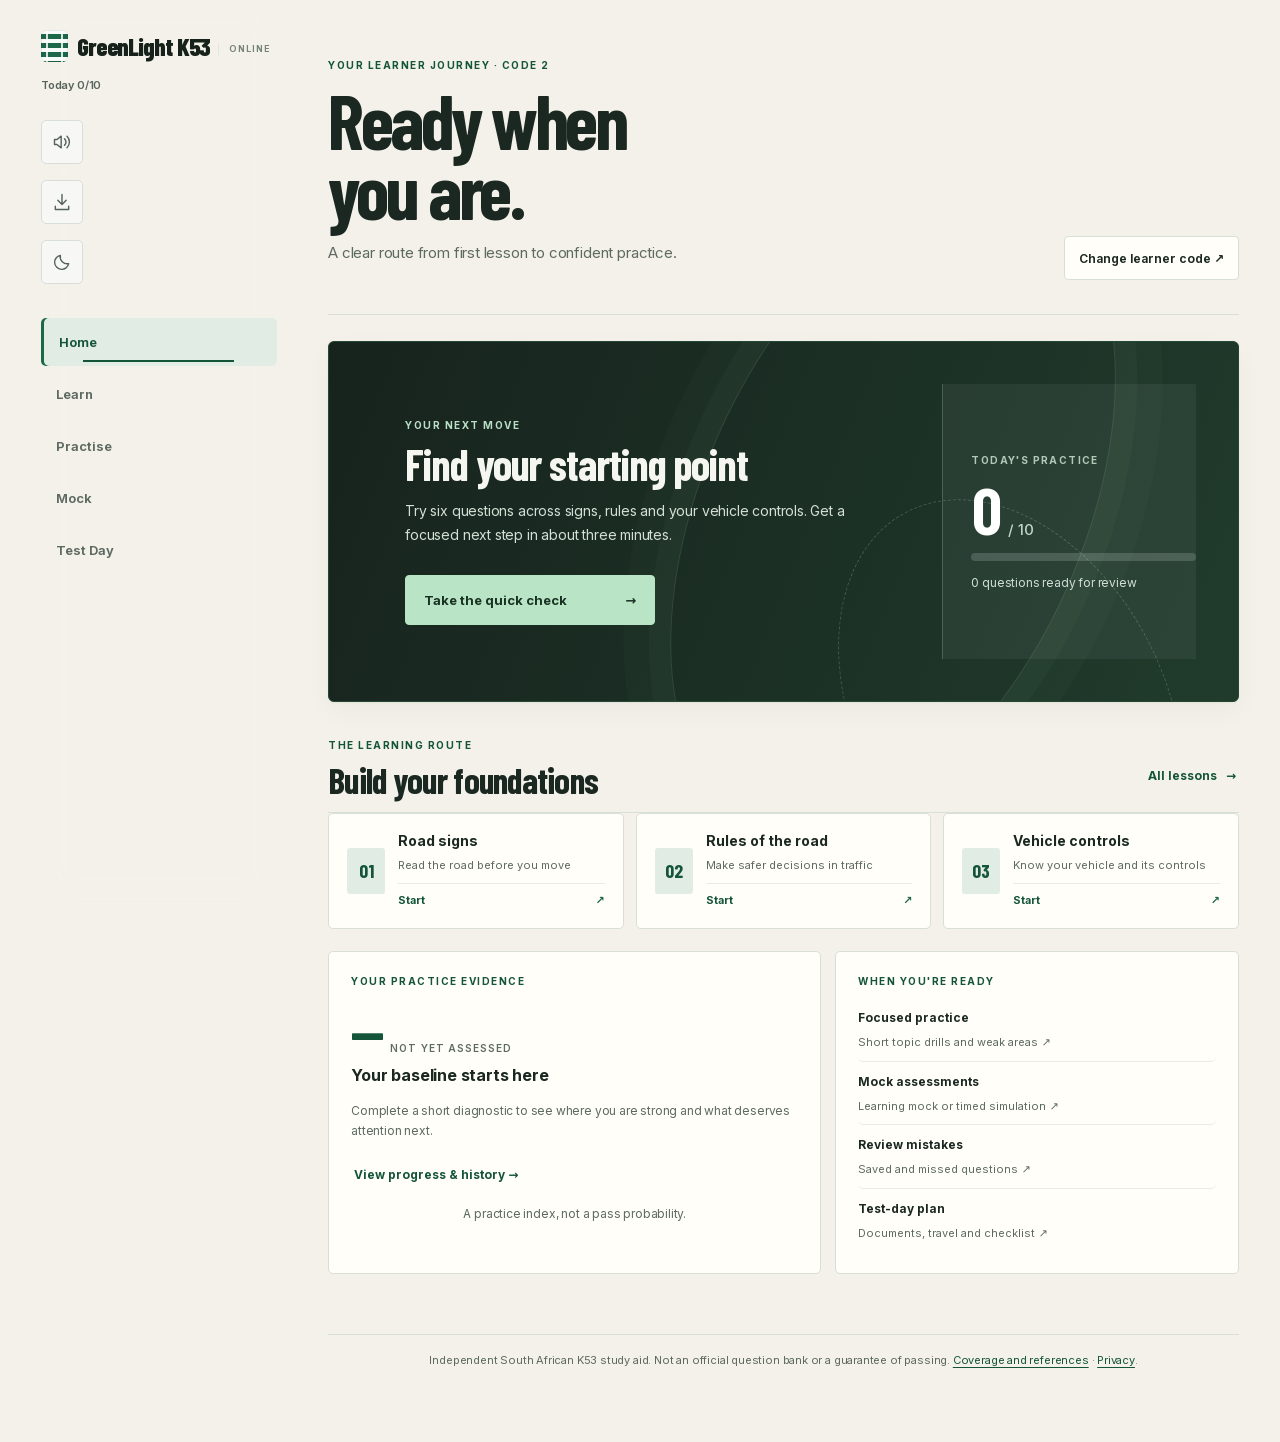
==== index.html @ 7db44d2d "Load the learner cockpit v2 design system" ====
<!DOCTYPE html>
<html lang="en">
<head>
<meta charset="UTF-8">
<meta name="viewport" content="width=device-width, initial-scale=1.0, viewport-fit=cover">
<title>Free K53 Test South Africa 2026 | Learner's Licence Practice | GreenLight K53</title>
<meta name="description" content="Free K53 test practice for South Africa: road signs, rules of the road, vehicle controls, timed 64-question learner's licence mock tests, study guides and offline revision.">
<meta name="theme-color" content="#0e8f3e">
<link rel="canonical" href="https://k53.skillcert.co.za/">
<meta name="keywords" content="free k53 test, k53 test south africa, learners licence test, k53 practice test, k53 road signs, k53 questions and answers, code 8 learners licence, code 10 learners licence, k53 mock test, k53 study guide">
<link rel="icon" href="icon.svg" type="image/svg+xml">
<link rel="manifest" href="./manifest.webmanifest">
<link rel="apple-touch-icon" href="./icon.svg">
<meta name="apple-mobile-web-app-capable" content="yes">
<meta name="mobile-web-app-capable" content="yes">
<meta name="apple-mobile-web-app-status-bar-style" content="black-translucent">
<meta name="apple-mobile-web-app-title" content="GreenLight K53">
<meta property="og:type" content="website">
<meta property="og:title" content="GreenLight K53 — Learner's Licence Practice">
<meta property="og:description" content="Free independent South African learner's licence practice for road signs, rules and vehicle controls. Study offline after loading the app.">
<meta property="og:url" content="https://k53.skillcert.co.za/">
<meta property="og:site_name" content="GreenLight K53">
<meta name="twitter:card" content="summary_large_image">
<meta name="twitter:title" content="GreenLight K53 — Learner's Licence Practice">
<meta name="twitter:description" content="GreenLight K53 — free independent South African learner's licence practice for signs, rules and controls.">
<script type="application/ld+json">
{
  "@context":"https://schema.org",
  "@type":"WebApplication",
  "name":"GreenLight K53",
  "url":"https://k53.skillcert.co.za/",
  "applicationCategory":"EducationalApplication",
  "description":"Free independent South African learner's licence practice for road signs, rules and vehicle controls. Includes a 64-question practice mock and offline study after loading.",
  "offers":{"@type":"Offer","price":"0","priceCurrency":"ZAR"},
  "audience":{"@type":"EducationalAudience","educationalRole":"student","educationalLevel":"K53 learner"}
}
</script>
<script type="application/ld+json">
{
  "@context":"https://schema.org",
  "@graph":[
    {"@type":"FAQPage","mainEntity":[
      {"@type":"Question","name":"How many questions are in the K53 learner's licence test?","acceptedAnswer":{"@type":"Answer","text":"GreenLight's independent mock uses 64 questions across road signs, rules of the road and vehicle controls, with a separate practice target for each section. Confirm the current official test format and pass requirements with your DLTC."}},
      {"@type":"Question","name":"Can I practise a K53 test for free?","acceptedAnswer":{"@type":"Answer","text":"Yes. GreenLight K53 provides free road-sign, road-rule and vehicle-control practice plus a timed 64-question mock test."}},
      {"@type":"Question","name":"Does GreenLight K53 work offline?","acceptedAnswer":{"@type":"Answer","text":"Yes. Install the web app on a supported browser to revisit study material and practice without using mobile data after it has been cached."}},
      {"@type":"Question","name":"Which learner's licence vehicle codes can I study for?","acceptedAnswer":{"@type":"Answer","text":"Choose Code 1 (motorcycle), Code 2 (light vehicle) or Code 3 (heavy vehicle). GreenLight offers shared signs and rules plus selected original control practice for each code. It is an independent study aid, so use the official manuals for complete coverage and confirm your test code with your DLTC."}}
    ]},
    {"@type":"LearningResource","name":"GreenLight K53 free learner's licence practice test","url":"https://k53.skillcert.co.za/","learningResourceType":"Practice test","inLanguage":"en-ZA","isAccessibleForFree":true,"about":"South African K53 learner's licence test preparation"}
  ]
}
</script>
<link rel="stylesheet" href="./assets/fonts/fonts.css">
<link rel="stylesheet" href="./assets/decision/practice.css?v=33">
<style>
/* ============================================================
   DESIGN.md COMPATIBLE TOKENS (Notion + Mintlify hybrid)
   Warm neutrals, single accent, whisper borders, docs clarity
   ============================================================ */
:root{
  /* GreenLight K53 — traffic-signal inspired, warm asphalt + signal green */
  --ink: #17130f;            /* warm asphalt ink */
  --ink-soft: #5c554b;       /* warm gray-brown */
  --ink-faint: #857d70;
  --paper: #fffdf8;          /* warm daylight paper */
  --warm: #f4efe6;           /* warm sand surface */
  --accent: #0e8f3e;         /* signal GO green — primary */
  --accent-soft: #e8f6ec;
  --accent-dark: #0a6b2e;
  --ok: #0e8f3e;             /* go green */
  --ok-soft: #e8f6ec;
  --warn: #b97b06;           /* amber */
  --warn-soft: #fdf3df;
  --err: #c0392b;            /* stop red */
  --err-soft: #fdecea;
  --line: rgba(23,19,15,0.12);
  --line-soft: rgba(23,19,15,0.07);
  --ring: rgba(23,19,15,0.10);
  --r-micro: 4px; --r-std: 12px; --r-lg: 16px; --r-pill: 9999px;
  --sh-card: rgba(23,19,15,0.06) 0 4px 18px, rgba(23,19,15,0.04) 0 2px 8px;
  --sh-btn: rgba(23,19,15,0.07) 0 1px 2px;
  --s1:4px; --s2:8px; --s3:12px; --s4:16px; --s5:24px; --s6:32px; --s7:48px; --s8:64px; --s9:80px; --s10:120px;
}
html[data-theme="dark"]{
  --ink: rgba(255,250,242,0.97);
  --ink-soft: #b9b2a6;
  --ink-faint: #8f8678;
  --paper: #15120e;
  --warm: #221e18;
  --accent-soft: rgba(14,143,62,0.22);
  --accent-dark: #3ddb7c;
  --ok-soft: rgba(21,128,61,0.22);
  --warn-soft: rgba(138,90,0,0.22);
  --err-soft: rgba(176,69,0,0.22);
  --line: rgba(255,255,255,0.14);
  --line-soft: rgba(255,255,255,0.09);
  --ring: rgba(255,255,255,0.12);
  --sh-card: rgba(0,0,0,0.5) 0px 4px 18px, rgba(0,0,0,0.3) 0px 2px 8px;
  --sh-btn: rgba(0,0,0,0.4) 0 1px 2px;
}
html[data-theme="dark"] body{color-scheme:dark;}
html[data-theme="dark"] .hero{background:
  radial-gradient(120% 140% at 0% 0%, rgba(14,143,62,0.22), rgba(14,143,62,0) 55%),
  radial-gradient(120% 140% at 100% 0%, rgba(185,123,6,0.16), rgba(185,123,6,0) 50%),
  var(--warm);}
html[data-theme="dark"] .story{border-left-color:var(--accent);}
html[data-theme="dark"] .feedback.ok{color:#7bf0a2;}
html[data-theme="dark"] .feedback.no{color:#ffb08a;}
html[data-theme="dark"] .btn-ok:hover{filter:brightness(1.1);}
/* Theme toggle in topbar */
.theme-toggle{background:none;border:1px solid var(--line);border-radius:var(--r-pill);color:var(--ink-soft);
  font-size:16px;width:36px;height:36px;cursor:pointer;display:grid;place-items:center;flex:none;padding:0;}
.theme-toggle:hover{border-color:var(--accent);color:var(--accent);}
/* ---------- Speech / read-aloud controls ---------- */
.speak{background:none;border:1px solid var(--line);border-radius:var(--r-pill);color:var(--ink-soft);
  font-size:15px;width:36px;height:36px;cursor:pointer;display:inline-grid;place-items:center;flex:none;padding:0;
  vertical-align:middle;transition:border-color .15s,color .15s;}
.speak:hover{border-color:var(--accent);color:var(--accent);}
.speak.active{background:var(--accent);color:#fff;border-color:var(--accent);}
.tts-bar{display:flex;align-items:center;gap:var(--s2);flex-wrap:wrap;background:var(--warm);
  border:1px solid var(--line-soft);border-radius:var(--r-std);padding:10px var(--s3);margin-top:var(--s3);}
.tts-bar .ttx{font-size:13px;color:var(--ink-soft);flex:1;min-width:140px;}
.tts-bar select{font-family:inherit;font-size:14px;border:1px solid var(--line);border-radius:var(--r-micro);
  background:var(--paper);color:var(--ink);padding:6px 8px;max-width:160px;}
.tts-bar .rate{display:flex;align-items:center;gap:6px;font-size:13px;color:var(--ink-soft);}
.tts-bar input[type=range]{width:90px;accent-color:var(--accent);}
body{
  font-family:'Inter',system-ui,-apple-system,'Segoe UI',Roboto,sans-serif;
  background:var(--paper); color:var(--ink); line-height:1.55; font-size:17px;
  font-feature-settings:"lnum" 1;
  -webkit-font-smoothing:antialiased;
}
.wrap{max-width:680px;margin:0 auto;padding:var(--s4) var(--s4) var(--s7);}
/* ---------- Top progress ---------- */
.topbar{position:sticky;top:0;z-index:30;background:var(--paper);
  border-bottom:1px solid var(--line-soft);padding:10px var(--s4);
  display:flex;align-items:center;gap:var(--s3);}
.topbar .brand{font-weight:700;font-size:15px;letter-spacing:-0.2px;}
.topbar .brand span{color:var(--accent);}
.prog{flex:1;height:8px;background:var(--warm);border-radius:var(--r-pill);overflow:hidden;}
.prog > i{display:block;height:100%;width:0;background:var(--accent);border-radius:var(--r-pill);transition:width .5s ease;}
.prog-label{font-size:12px;color:var(--ink-soft);font-weight:500;min-width:38px;text-align:right;}
/* ---------- Hero ---------- */
.hero{border-radius:var(--r-lg);padding:var(--s7) var(--s5);margin-bottom:var(--s5);
  background:
    radial-gradient(120% 140% at 0% 0%, rgba(0,117,222,0.10), rgba(0,117,222,0) 55%),
    radial-gradient(120% 140% at 100% 0%, rgba(26,174,57,0.08), rgba(26,174,57,0) 50%),
    var(--warm);
  border:1px solid var(--line-soft);}
.hero h1{margin:0 0 var(--s2);font-size:34px;line-height:1.05;font-weight:700;letter-spacing:-1.4px;}
.hero p{margin:0;color:var(--ink-soft);font-size:16px;max-width:46ch;}
.hero .facts{display:flex;gap:var(--s4);margin-top:var(--s4);flex-wrap:wrap;}
.hero .fact{font-size:13px;color:var(--ink-soft);}
.hero .fact b{display:block;font-size:20px;font-weight:700;color:var(--ink);letter-spacing:-0.5px;}
/* ---------- Section blocks (left-aligned reading flow) ---------- */
.block{background:var(--paper);border:1px solid var(--line);border-radius:var(--r-lg);
  padding:var(--s5);margin-bottom:var(--s4);box-shadow:var(--sh-card);}
.block h2{margin:0 0 var(--s2);font-size:22px;font-weight:700;letter-spacing:-0.6px;}
.block .lead{margin:0 0 var(--s4);color:var(--ink-soft);font-size:15px;}
.kicker{font-size:12px;font-weight:600;text-transform:uppercase;letter-spacing:0.6px;
  color:var(--accent);margin:0 0 var(--s2);}
/* ---------- Buttons ---------- */
.btn{display:block;width:100%;border:none;border-radius:var(--r-pill);
  padding:16px var(--s5);font-size:16px;font-weight:600;cursor:pointer;
  font-family:inherit;transition:transform .08s, background .15s, filter .15s;
  margin-top:var(--s3);text-align:left;line-height:1.3;}
.btn:active{transform:scale(.985);}
.btn-primary{background:var(--accent);color:#fff;box-shadow:var(--sh-btn);}
.btn-primary:hover{background:var(--accent-dark);}
.btn-ghost{background:var(--warm);color:var(--ink);}
.btn-ghost:hover{background:var(--accent-soft);}
.btn-soft{background:var(--accent-soft);color:var(--accent-dark);}
.btn-ok{background:var(--ok);color:#fff;}
.btn-ok:hover{filter:brightness(.95);}
.btn .sub{display:block;font-size:13px;font-weight:500;opacity:.85;margin-top:2px;}
.btn-row{display:flex;gap:var(--s2);}
.btn-row .btn{margin-top:var(--s3);}
/* Balance buttons on wide screens — cap + center instead of stretched pills */
@media (min-width:560px){
  .block > .btn, .btn-row .btn{width:auto;min-width:320px;margin-left:auto;margin-right:auto;text-align:center;}
}
/* ---------- Sign card (visual-first) ---------- */
.signcard{display:flex;flex-wrap:wrap;gap:var(--s4);align-items:flex-start;padding:var(--s4);
  border:1px solid var(--line-soft);border-radius:var(--r-std);margin-bottom:var(--s3);
  background:var(--paper);}
.signcard .art{flex:none;width:96px;height:96px;display:grid;place-items:center;
  background:var(--warm);border-radius:var(--r-std);}
.signcard .body{flex:1 1 0;min-width:min(100%,170px);}
.signcard .name{display:flex;flex-wrap:wrap;align-items:center;column-gap:8px;row-gap:6px;
  font-weight:700;font-size:17px;letter-spacing:-0.3px;color:var(--ink);}
.signcard .fam{display:inline-block;font-size:11px;font-weight:600;text-transform:uppercase;
  letter-spacing:0.5px;padding:2px 8px;border-radius:var(--r-pill);white-space:normal;
  overflow-wrap:break-word;max-width:100%;}
.signcard .name .speak{flex:none;margin-left:auto;}
.fam-red{background:var(--err-soft);color:var(--err);}
.fam-tri{background:var(--warn-soft);color:var(--warn);}
.fam-blue{background:var(--accent-soft);color:var(--accent-dark);}
.fam-info{background:var(--ok-soft);color:var(--ok);}
.signcard .mean{margin:4px 0 0;font-size:14px;color:var(--ink-soft);}
.signcard .analogy{margin:6px 0 0;font-size:13px;color:var(--ink);background:var(--warm);
  padding:6px 10px;border-radius:var(--r-micro);}
/* ---------- Story cards (rules) ---------- */
.story{border-left:3px solid var(--accent);background:var(--warm);
  padding:var(--s3) var(--s4);border-radius:0 var(--r-std) var(--r-std) 0;margin-bottom:var(--s3);}
.story .q{font-weight:600;font-size:16px;margin:0 0 4px;}
.story .a{font-size:14px;color:var(--ink-soft);margin:0;}
/* ---------- Quiz ---------- */
.opt{display:block;width:100%;text-align:left;border:1px solid var(--line);
  background:var(--paper);border-radius:var(--r-std);padding:14px var(--s4);font-size:16px;
  margin-bottom:var(--s2);cursor:pointer;font-family:inherit;color:var(--ink);
  transition:border-color .12s;}
.opt:active{border-color:var(--accent);}
.opt.correct{border-color:var(--ok);background:var(--ok-soft);}
.opt.wrong{border-color:var(--err);background:var(--err-soft);}
.opt.disabled{pointer-events:none;}
.feedback{padding:12px var(--s4);border-radius:var(--r-std);margin:var(--s3) 0;font-size:14px;}
.feedback.ok{background:var(--ok-soft);color:#0f6b22;}
.feedback.no{background:var(--err-soft);color:#9a3d00;}
/* ---------- Markings + misc ---------- */
.mini{border:1px solid var(--line-soft);border-radius:var(--r-std);padding:var(--s3) var(--s4);
  margin-bottom:var(--s2);background:var(--paper);}
.mini .t{font-weight:600;font-size:15px;}
.mini .d{font-size:14px;color:var(--ink-soft);margin-top:2px;}
/* ---------- Results ---------- */
.result-title{font-size:28px;font-weight:700;letter-spacing:-0.8px;margin:0 0 4px;}
.result-sub{color:var(--ink-soft);margin:0 0 var(--s4);font-size:15px;}
.stat-grid{display:grid;grid-template-columns:repeat(3,1fr);gap:var(--s3);margin:var(--s4) 0;}
.stat{background:var(--warm);border-radius:var(--r-std);padding:var(--s3);text-align:center;}
.stat .n{font-size:22px;font-weight:700;letter-spacing:-0.5px;}
.stat .l{font-size:12px;color:var(--ink-soft);margin-top:2px;}
/* ---------- Back bar ---------- */
.backbar{position:sticky;top:0;z-index:30;background:var(--paper);
  border-bottom:1px solid var(--line-soft);padding:10px var(--s4);
  display:flex;align-items:center;gap:var(--s3);}
.backbar button{background:none;border:none;font-size:22px;cursor:pointer;color:var(--ink-soft);padding:4px 6px;}
.backbar .ttl{font-weight:700;font-size:16px;}
.backbar .sc{margin-left:auto;font-size:13px;color:var(--ink-soft);font-weight:500;}
/* ---------- Progress rings (readiness) ---------- */
.rings{display:grid;grid-template-columns:repeat(3,1fr);gap:var(--s3);margin:var(--s4) 0;}
.ring{--val:0;width:72px;height:72px;margin:0 auto 6px;border-radius:50%;
  background:conic-gradient(var(--accent) calc(var(--val)*1%), var(--warm) 0);display:grid;place-items:center;}
.ring::before{content:'';width:56px;height:56px;border-radius:50%;background:var(--paper);}
.ring span{position:absolute;font-size:15px;font-weight:700;}
.ringwrap{text-align:center;}
.ringwrap .rt{font-size:12px;color:var(--ink-soft);font-weight:600;}
/* ---------- Streak ---------- */
.streak{display:flex;align-items:center;justify-content:center;gap:var(--s2);background:var(--warm);
  border:1px solid var(--line-soft);border-radius:var(--r-pill);padding:8px var(--s4);font-size:14px;font-weight:600;margin-bottom:var(--s3);}
.streak .flame{font-size:18px;}
/* ---------- Flashcards ---------- */
.flash-stage{perspective:1200px;margin:var(--s4) 0;}
.flash-card{position:relative;width:100%;min-height:220px;transition:transform .5s;transform-style:preserve-3d;cursor:pointer;}
.flash-card.flip{transform:rotateY(180deg);}
.flash-face{position:absolute;inset:0;backface-visibility:hidden;-webkit-backface-visibility:hidden;border:1px solid var(--line);
  border-radius:var(--r-lg);background:var(--paper);box-shadow:var(--sh-card);display:flex;flex-direction:column;align-items:center;justify-content:center;padding:var(--s5);text-align:center;}
.flash-back{transform:rotateY(180deg);background:var(--accent-soft);}
.flash-back .mean{color:var(--ink);font-size:16px;font-weight:600;margin-top:var(--s2);}
.flash-back .analogy{margin-top:var(--s2);font-size:14px;color:var(--ink-soft);}
.flash-back .hint{position:absolute;top:var(--s2);right:var(--s2);font-size:11px;font-weight:700;color:var(--accent-dark);text-transform:uppercase;letter-spacing:.5px;}
.flash-ctl{display:flex;gap:var(--s2);margin-top:var(--s3);}
@media (prefers-reduced-motion: reduce){.flash-card{transition:none;}}
/* ---------- Memory tricks ---------- */
.mem{display:flex;gap:var(--s3);align-items:flex-start;padding:var(--s4);border:1px solid var(--line-soft);
  border-radius:var(--r-std);margin-bottom:var(--s3);background:var(--paper);}
.mem .t2{flex:none;width:40px;height:40px;border-radius:var(--r-pill);background:var(--ok-soft);color:var(--ok);display:grid;place-items:center;font-size:18px;}
.mem .tt{font-weight:700;font-size:15px;letter-spacing:-0.2px;}
.mem .tn{margin:2px 0 0;font-size:14px;color:var(--ink-soft);}
/* ---------- Stopping table ---------- */
.span-table{width:100%;border-collapse:collapse;font-size:14px;margin:var(--s3) 0;}
.span-table th,.span-table td{padding:8px 10px;text-align:center;border-bottom:1px solid var(--line-soft);}
.span-table th{font-size:12px;text-transform:uppercase;letter-spacing:.5px;color:var(--ink-soft);}
.span-table td:first-child{font-weight:700;}
.span-table tr:last-child td{border-bottom:none;}
/* ---------- Timer ---------- */
.timer{position:sticky;top:0;z-index:31;background:var(--paper);border-bottom:1px solid var(--line-soft);
  padding:8px var(--s4);font-size:14px;font-weight:600;display:flex;align-items:center;justify-content:space-between;}
.timer .ttl{font-size:12px;color:var(--ink-soft);text-transform:uppercase;letter-spacing:.5px;}
.timer .time{font-variant-numeric:tabular-nums;}
.timer.warn .time{color:var(--err);}
/* ---------- Utility ---------- */
.hidden{display:none!important;}
.center{text-align:center;}
.footnote{text-align:center;font-size:12px;color:var(--ink-faint);margin-top:var(--s5);line-height:1.5;}
.badge-xl{font-size:60px;text-align:center;margin:6px 0 2px;}
/* ---------- Cheat sheet (print) ---------- */
.cheat h2{margin:var(--s5) 0 6px;font-size:17px;letter-spacing:-0.3px;}
.cheat ul{margin:0;padding-left:20px;}
.cheat li{margin-bottom:6px;font-size:15px;}
.tag{display:inline-block;font-size:11px;font-weight:700;padding:2px 8px;border-radius:var(--r-pill);margin-right:6px;text-transform:uppercase;letter-spacing:.4px;}
.tag-r{background:var(--err-soft);color:var(--err);}
.tag-t{background:var(--warn-soft);color:var(--warn);}
.tag-b{background:var(--accent-soft);color:var(--accent-dark);}
.tag-g{background:var(--ok-soft);color:var(--ok);}
/* ---------- Confetti ---------- */
.confetti{position:fixed;top:-12px;width:9px;height:14px;opacity:.9;z-index:999;pointer-events:none;animation:fall linear forwards;}
@keyframes fall{to{transform:translateY(110vh) rotate(720deg);opacity:0;}}
@media (prefers-reduced-motion: reduce){.confetti{display:none;}.prog>i{transition:none;}}
/* focus visibility */
a:focus-visible,button:focus-visible,.opt:focus-visible{outline:2px solid var(--accent);outline-offset:2px;}
@media print{
  .topbar,.backbar,.btn,.footnote,.no-print{display:none!important;}
  .wrap{max-width:100%;padding:0 12px;}
  .block,.signcard,.mini,.story{box-shadow:none;border-color:#ccc;break-inside:avoid;}
  body{font-size:12px;}
}
/* Real SADC sign assets — consistent render */
.signsvg{width:100%;height:100%;display:block;object-fit:contain;filter:drop-shadow(0 2px 2px rgba(23,19,15,.12));}
.question-art{width:min(100%,180px);height:180px;margin:0 auto 16px;display:grid;place-items:center;background:#fff;border:1px solid var(--line-soft);border-radius:12px;padding:12px;box-sizing:border-box;}
.question-art .signsvg{width:100%;height:100%;}
@media(max-width:520px){.question-art{width:144px;height:144px;}}
.signcard .art{width:112px;height:112px;padding:8px;background:#fff;border:1px solid var(--line);box-shadow:inset 0 0 0 4px var(--warm);}
.signcard{transition:border-color .15s,transform .15s,box-shadow .15s;}.signcard:hover{border-color:rgba(14,143,62,.48);transform:translateY(-2px);box-shadow:var(--sh-card);}
.sign-legend{display:flex;flex-wrap:wrap;gap:8px;margin:0 0 var(--s4);}.sign-legend span{font-size:12px;font-weight:650;padding:6px 9px;border-radius:var(--r-pill);border:1px solid var(--line-soft);background:var(--warm);}.sign-legend .stop{border-color:rgba(216,36,47,.35);color:#9d1720}.sign-legend .must{border-color:rgba(7,95,186,.35);color:#075fba}.sign-legend .warn{border-color:rgba(185,123,6,.4);color:#805300}.sign-legend .info{border-color:rgba(19,138,71,.35);color:#0a6b2e;}
@media (max-width:520px){.signcard .art{width:96px;height:96px;}.signcard:hover{transform:none;}}
/* ============================================================
   POLISH v2 - responsive grids, no breakage
   ============================================================ */
#app, .block, .btn, h1,h2,h3,p,li,.sub{overflow-wrap:break-word;word-wrap:break-word;min-width:0;}
.block{min-width:0;}
.signgrid{display:grid;gap:var(--s3);grid-template-columns:minmax(0,1fr);min-width:0;}
@media (min-width:520px){.signgrid{grid-template-columns:repeat(2,minmax(0,1fr));}}
@media (min-width:1100px){.signgrid{grid-template-columns:repeat(3,minmax(0,1fr));}}
.signgrid > .signcard{min-width:0;max-width:100%;}
.signcard{margin-bottom:0;}

.btn:focus-visible,.opt:focus-visible,.theme-toggle:focus-visible,.speak:focus-visible{
  outline:2px solid var(--accent);outline-offset:2px;}
@media (prefers-reduced-motion:reduce){*{transition:none!important;animation:none!important;}}
.fam{white-space:nowrap;}



/* Tall content section (Train your brain, 7 items) reads fine as 2-col; keep it */

/* ---- Home chapter grids: premium icon tiles ---- */
.chgrid{display:grid;gap:12px;grid-template-columns:repeat(2,minmax(0,1fr));min-width:0;align-items:stretch;}
.chgrid .btn{margin:0;width:100%;box-sizing:border-box;display:flex;align-items:center;gap:12px;
  min-height:76px;padding:14px 14px;font-size:14.5px;font-weight:650;line-height:1.25;text-align:left;
  border:1px solid var(--line-soft);border-radius:var(--r-std);transition:transform .12s,border-color .15s,box-shadow .15s,background .15s;}
.chgrid .btn .ti-wrap{flex:none;width:40px;height:40px;border-radius:11px;display:grid;place-items:center;
  background:var(--accent-soft);color:var(--accent-dark);box-shadow:inset 0 0 0 1px rgba(14,143,62,.16);}
.pwa-icon{flex:none;width:40px;height:40px;border-radius:11px;display:grid;place-items:center;
  overflow:hidden;background:var(--accent-soft);box-shadow:inset 0 0 0 1px rgba(14,143,62,.22);}
.pwa-icon img{width:100%;height:100%;object-fit:cover;display:block;border-radius:9px;}
.chgrid .btn .ti-wrap svg{width:21px;height:21px;}
.chgrid .btn .ti-txt{flex:1;min-width:0;display:flex;flex-direction:column;justify-content:center;}
.chgrid .btn .ti-title{font-weight:650;font-size:14.5px;letter-spacing:-.2px;color:var(--ink);line-height:1.2;display:block;}
.chgrid .btn .ti-sub{font-size:12px;font-weight:500;color:var(--ink-soft);opacity:.85;margin-top:3px;line-height:1.3;display:block;white-space:normal;}
.chgrid .btn:hover{border-color:rgba(14,143,62,.40);box-shadow:var(--sh-card);transform:translateY(-2px);}
.chgrid .btn:active{transform:scale(.985);}
.chgrid .btn-ok,.chgrid .btn-primary{--tone:#fff;color:#fff;}
.chgrid .btn-ok .ti-wrap,.chgrid .btn-primary .ti-wrap{background:rgba(255,255,255,.16);color:#fff;box-shadow:inset 0 0 0 1px rgba(255,255,255,.25);}
.chgrid .btn-ok .ti-title,.chgrid .btn-primary .ti-title{color:#fff;}
.chgrid .btn-ok .ti-sub,.chgrid .btn-primary .ti-sub{color:rgba(255,255,255,.85);}
@media (max-width:340px){.chgrid{grid-template-columns:minmax(0,1fr);}.chgrid .btn{min-height:64px;}}
@media (min-width:560px){.chgrid{grid-template-columns:repeat(2,minmax(0,1fr));}.chgrid .btn{min-height:80px;font-size:15px;}}
html[data-theme="dark"] .chgrid .btn{border-color:var(--line);}
html[data-theme="dark"] .chgrid .btn:hover{border-color:rgba(14,143,62,.45);}

/* ---- Modern PWA install banner (compact floating card, no color-mix) ---- */
#installBanner{position:relative;margin:0 0 var(--s4);z-index:60;max-width:480px;width:100%;}
.pwa-card{display:flex;align-items:center;gap:12px;padding:12px 16px;
  background:#ffffff;border:1px solid rgba(23,19,15,.10);border-radius:14px;
  box-shadow:0 4px 18px rgba(23,19,15,.08),0 2px 8px rgba(23,19,15,.04);
  position:relative;}
#installBanner.pwa-in .pwa-card{animation:pwaSlide .32s cubic-bezier(.22,.9,.26,1);}
@keyframes pwaSlide{from{opacity:0;transform:translateY(-8px) scale(.98);}to{opacity:1;transform:none;}}
.pwa-icon{flex:none;width:40px;height:40px;border-radius:11px;display:grid;place-items:center;
  overflow:hidden;background:#e8f6ec;box-shadow:inset 0 0 0 1px rgba(14,143,62,.22);}
.pwa-icon img{width:100%;height:100%;object-fit:cover;display:block;border-radius:9px;}
.pwa-body{flex:1;min-width:0;}
.pwa-title{font-weight:650;font-size:14.5px;line-height:1.25;color:var(--ink);letter-spacing:-.2px;}
.pwa-sub{font-size:12.5px;color:var(--ink-soft);line-height:1.35;margin-top:2px;}
.pwa-sub.pwa-warn{color:#0a6b2e;font-weight:500;}
.pwa-install{flex:none;border:none;cursor:pointer;font-family:inherit;font-weight:650;font-size:13px;
  color:#fff;background:var(--accent);padding:9px 16px;border-radius:100px;
  box-shadow:0 1px 2px rgba(23,19,15,.07);transition:transform .08s,filter .15s;white-space:nowrap;}
.pwa-install:hover{filter:brightness(1.05);}
.pwa-install:active{transform:scale(.97);}
.pwa-install-subtle{background:var(--accent-soft);color:var(--accent-dark);}
.pwa-close{position:absolute;top:-7px;right:-7px;width:22px;height:22px;border-radius:50%;
  border:1px solid rgba(23,19,15,.10);background:#fff;color:var(--ink-soft);font-size:11px;line-height:1;
  display:grid;place-items:center;cursor:pointer;box-shadow:0 1px 2px rgba(23,19,15,.07);
  transition:color .15s,transform .08s;}
.pwa-close:hover{color:var(--err);transform:scale(1.06);}
.pwa-install:focus-visible,.pwa-close:focus-visible{outline:2px solid var(--accent);outline-offset:2px;}
html[data-theme="dark"] .pwa-card{background:#221e18;}
html[data-theme="dark"] .pwa-close{background:#221e18;border-color:rgba(255,255,255,.16);}
html[data-theme="dark"] .pwa-icon{background:rgba(14,143,62,.22);}
@media (max-width:380px){.pwa-card{flex-wrap:wrap;padding:12px;}.pwa-install{width:100%;}}
@media (prefers-reduced-motion:reduce){#installBanner.pwa-in .pwa-card{animation:none;}}
/* ---- Hero note: quiet single-line trust, premium and subtle ---- */
.hero-note{margin:0 0 var(--s2);font-size:12.5px;letter-spacing:.1px;color:var(--ink-faint);
  display:block;line-height:1.5;}
html[data-theme="dark"] .hero-note{color:var(--ink-faint);}

/* ---- K53 visual identity refresh: purposeful road-learning UI ---- */
.skip-link{position:fixed;left:12px;top:-56px;z-index:200;background:var(--ink);color:#fff;padding:10px 14px;border-radius:6px;font-weight:700;text-decoration:none;transition:top .15s;}
.skip-link:focus{top:12px;}
.topbar .theme-toggle,.topbar .speak{width:44px;height:44px;border-radius:6px;}
.hero{position:relative;overflow:hidden;display:grid;grid-template-columns:minmax(0,1fr) 150px;gap:var(--s4);align-items:end;background:#e8f6ec;box-shadow:none;border-color:rgba(14,143,62,.22);}
.hero h1{font-family:'Barlow Condensed',Impact,sans-serif;font-size:clamp(38px,8vw,52px);font-weight:800;line-height:.92;letter-spacing:-.8px;max-width:12ch;}
.hero-copy{position:relative;z-index:1;}.hero-art{align-self:stretch;min-height:190px;position:relative;overflow:hidden;border-radius:8px;background:#f7c948;isolation:isolate;}
.hero-art:before{content:'';position:absolute;width:105px;height:250px;left:24px;bottom:-45px;background:#2b2a27;border-left:5px solid #fff;border-right:5px solid #fff;transform:perspective(180px) rotateX(10deg);}
.hero-art:after{content:'K53';position:absolute;right:13px;top:16px;width:63px;height:63px;border:5px solid #fff;background:#0e8f3e;color:#fff;border-radius:50%;display:grid;place-items:center;font:800 22px/1 'Barlow Condensed',sans-serif;box-shadow:0 0 0 3px #1e1b18;}
.hero .facts{display:grid;grid-template-columns:repeat(3,minmax(0,1fr));gap:8px;}.hero .fact{padding:9px 8px;background:rgba(255,255,255,.72);border:1px solid rgba(23,19,15,.12);border-radius:6px;color:var(--ink-soft);}.hero .fact b{font-size:22px;}
.milestones{display:flex;align-items:center;gap:0;margin:0 0 var(--s5);padding:12px 4px;overflow:auto;}.milestone{flex:1;min-width:88px;position:relative;font-size:11px;font-weight:700;color:var(--ink-soft);text-align:center;padding-top:26px;}.milestone:before{content:'';position:absolute;top:5px;left:50%;width:12px;height:12px;border:3px solid var(--paper);border-radius:50%;background:var(--line);z-index:1;}.milestone:not(:last-child):after{content:'';position:absolute;height:3px;background:var(--line);top:11px;left:50%;width:100%;}.milestone.active{color:var(--accent-dark);}.milestone.active:before{background:var(--accent);}.milestone.done:before{background:var(--accent);}
.block{box-shadow:none;border-radius:12px;}.btn{border-radius:6px;min-height:48px;}.streak{border-radius:8px;background:#fff7df;border-color:#f0cf77;justify-content:flex-start;padding:12px var(--s4);}.primary-start{font-size:17px;text-align:center;}.onboarding{border-left:5px solid var(--accent);background:var(--accent-soft);}.onboarding h2{font-family:'Barlow Condensed',sans-serif;font-size:28px;}.onboarding-steps{display:grid;grid-template-columns:repeat(3,1fr);gap:8px;margin:14px 0;}.onboarding-steps span{font-size:12px;font-weight:600;padding:8px;background:var(--paper);border:1px solid var(--line-soft);border-radius:6px;}
.flash-progress{font-size:13px;font-weight:700;color:var(--accent-dark);margin-bottom:8px;}
@media(max-width:520px){.hero{grid-template-columns:1fr;padding:var(--s5) var(--s4);}.hero-art{min-height:108px;order:-1;}.hero-art:before{height:180px;left:38%;}.hero-art:after{right:18px;top:17px;}.hero h1{max-width:14ch;}.onboarding-steps{grid-template-columns:1fr;}.topbar{gap:6px;padding:8px;}.topbar .brand{font-size:13px;}.topbar .theme-toggle,.topbar .speak{width:40px;height:40px;}.topbar .prog-label{display:none;}}

/* ---- Focused learning dashboard ---- */
.home-nav{display:flex;gap:6px;overflow:auto;margin:0 0 var(--s4);padding-bottom:2px}.home-nav button{border:0;background:transparent;color:var(--ink-soft);font:600 13px/1 inherit;padding:8px 10px;white-space:nowrap;cursor:pointer}.home-nav button:hover,.home-nav button:focus-visible{color:var(--accent-dark);text-decoration:underline}.dashboard{display:grid;gap:var(--s4)}.next-step{background:var(--ink);color:#fff;border-radius:var(--r-lg);padding:var(--s5);display:grid;gap:var(--s3)}.next-step .kicker{color:#8ee9ae}.next-step h2{margin:0;font:800 32px/.95 'Barlow Condensed',Impact,sans-serif;letter-spacing:-.4px}.next-step p{margin:0;color:rgba(255,255,255,.78);font-size:15px}.next-step .btn{margin:0;max-width:360px;text-align:center}.status-grid{display:grid;grid-template-columns:repeat(3,minmax(0,1fr));gap:8px}.status-item{padding:12px 10px;background:var(--warm);border:1px solid var(--line-soft);border-radius:8px}.status-item b{display:block;font-size:20px;letter-spacing:-.5px}.status-item span{font-size:12px;color:var(--ink-soft)}.library{display:grid;grid-template-columns:repeat(2,minmax(0,1fr));gap:10px}.library .btn{margin:0;min-height:60px}.trust-note{font-size:12px;color:var(--ink-soft);border-left:3px solid var(--accent);padding-left:12px;margin:0}.language-menu{position:absolute;right:12px;top:58px;z-index:80;width:min(320px,calc(100vw - 24px));background:var(--paper);border:1px solid var(--line);border-radius:12px;padding:12px;box-shadow:var(--sh-card)}.language-menu h3{font-size:14px;margin:0 0 6px}.language-menu p{font-size:12px;color:var(--ink-soft);margin:0 0 10px}.language-menu button{width:100%;text-align:left;margin:4px 0;padding:9px 10px;border:1px solid var(--line-soft);border-radius:6px;background:var(--warm);color:var(--ink);font:600 13px/1.3 inherit;cursor:pointer}.language-menu button.active{border-color:var(--accent);background:var(--accent-soft);color:var(--accent-dark)}@media(min-width:980px){.wrap:has(.dashboard){max-width:1120px;padding-left:32px;padding-right:32px}.dashboard{grid-template-columns:minmax(0,1.35fr) minmax(290px,.65fr);align-items:start}.dashboard .next-step{grid-row:span 2}.library{grid-template-columns:repeat(3,minmax(0,1fr))}.hero{grid-template-columns:minmax(0,1fr) 260px;min-height:360px}.hero h1{font-size:clamp(54px,5.5vw,74px);max-width:16ch}.hero-art{min-height:300px}}@media(max-width:520px){.status-grid{grid-template-columns:1fr}.library{grid-template-columns:1fr}.next-step h2{font-size:29px}}
/* Study dashboard: a clear first action, then optional tools. */
.home-nav{background:var(--warm);border-radius:12px;padding:5px;gap:3px}.home-nav button{flex:1;border-radius:9px;font-size:13px;padding:12px 8px}.home-nav button:first-child{background:var(--paper);color:var(--ink);box-shadow:var(--sh-btn)}
.hero{background:#eaf4e9;padding:32px;align-items:center;gap:24px}.hero h1{font-family:'Barlow Condensed',Impact,sans-serif;font-size:clamp(42px,5vw,68px);line-height:.98;max-width:13ch;letter-spacing:-1px}.hero p{max-width:43ch}.hero .kicker{font-size:12px;color:#126333}.hero-note{margin-top:14px!important;font-size:13px!important}
.hero-art{min-height:220px;border-radius:14px;background:#f7cc4c}.hero-art:before{left:28%;width:44%;height:120%;bottom:-54%;transform:perspective(200px) rotateX(19deg)}
.next-step{background:#173526;padding:28px;gap:12px}.next-step a{color:#c0f4ce}.next-step .trust-note{border-color:#89df9f;color:#d7e9dc}.next-step .btn{border-radius:10px;max-width:none}.next-meta{display:flex;justify-content:space-between;gap:10px;flex-wrap:wrap;font-size:13px}.next-meta span{background:rgba(255,255,255,.12);padding:5px 10px;border-radius:999px}.next-step h2{font-size:clamp(32px,3vw,42px)}
.block{box-shadow:none}.block h2{line-height:1.15}.library .btn{border:1px solid var(--line);border-radius:11px;background:var(--paper);color:var(--ink);min-height:76px;padding:17px}.library .btn:hover{border-color:var(--accent);background:var(--accent-soft)}.library .btn .sub{color:var(--ink-soft);opacity:1}.tool-disclosure{border:1px solid var(--line);border-radius:14px;padding:0 20px;margin-bottom:20px}.tool-disclosure summary{cursor:pointer;font-weight:700;padding:18px 0}.tool-disclosure .library{padding-bottom:20px}.tool-disclosure summary::marker{color:var(--accent)}
.journey-steps{display:grid;gap:12px}.journey-step{display:grid;grid-template-columns:40px 1fr;gap:12px;padding:16px;background:var(--warm);border-radius:12px}.journey-step .num{width:36px;height:36px;border-radius:50%;background:var(--accent);color:#fff;display:grid;place-items:center;font-weight:700}.journey-step h3{margin:0 0 3px;font-size:17px}.journey-step p{margin:0 0 9px;color:var(--ink-soft);font-size:14px}.journey-step button{border:0;background:none;color:var(--accent-dark);font:700 14px inherit;padding:0;cursor:pointer}.journey-fields{display:grid;grid-template-columns:1fr 1fr;gap:12px}.journey-fields label{display:block;font-weight:600;font-size:13px;margin-bottom:5px}.journey-fields input,.journey-fields select{width:100%;padding:12px;border:1px solid var(--line);border-radius:9px;background:var(--paper);color:var(--ink);font:inherit}.reference-note{font-size:13px;color:var(--ink-soft);border-top:1px solid var(--line);padding-top:14px;margin-top:18px}.reference-note a{color:var(--accent-dark)}
/* The hero is editorial copy, with no decorative road panel competing for space. */
.hero{display:block;min-height:0;padding:clamp(24px,4vw,44px);background:var(--accent-soft)}
.hero-copy{max-width:780px}.hero h1{max-width:19ch;font-size:clamp(40px,5vw,62px);line-height:1.02}.hero p{max-width:60ch}
@media(min-width:980px){.hero{min-height:0}.hero h1{font-size:58px;max-width:19ch}}
@media(max-width:520px){.hero{padding:24px 22px}.hero h1{font-size:clamp(38px,10vw,48px);max-width:15ch}.home-nav button{font-size:12px;padding:10px 4px}.next-step{padding:22px}.journey-fields{grid-template-columns:1fr}.library{grid-template-columns:1fr}}
.review-remove{float:right;border:1px solid var(--line);border-radius:8px;background:var(--paper);color:var(--ink-soft);padding:5px 9px;cursor:pointer}.review-remove:hover{color:var(--err)}.review-art{width:64px;height:64px;display:inline-block;vertical-align:middle;margin:4px 12px 4px 0}.review-art .signsvg{width:100%;height:100%}.cockpit-diagram{display:block;width:100%;max-width:560px;height:auto;overflow:visible}
.atlas-card{display:grid;grid-template-columns:80px 1fr;gap:14px;align-items:start;padding:16px;border:1px solid var(--line);border-radius:12px;background:var(--paper);margin:10px 0}.atlas-card img{width:72px;height:72px}.atlas-card h3{margin:0 0 4px;font-size:18px}.atlas-card p{margin:4px 0;color:var(--ink-soft)}.atlas-code{display:inline-block;font-size:12px;font-weight:700;color:var(--accent-dark);margin-bottom:5px}.atlas-card details{grid-column:1/-1;border-top:1px solid var(--line);padding-top:10px}.atlas-card summary{cursor:pointer;font-weight:700}.atlas-toolbar{display:grid;grid-template-columns:1fr 1fr;gap:10px}.atlas-toolbar label{display:block;font-size:13px;font-weight:700;margin-bottom:4px}.atlas-toolbar select{width:100%;padding:12px;border:1px solid var(--line);border-radius:8px;background:var(--paper);color:var(--ink)}.scene-road{position:relative;min-height:210px;max-width:520px;margin:16px auto;border-radius:14px;overflow:hidden;background:#b8c9ab}.scene-road:before{content:'';position:absolute;inset:0 30%;background:#424947}.scene-road:after{content:'';position:absolute;top:0;bottom:0;left:50%;border-left:3px dashed #fff8d6}.scene-road .scene-sign{position:absolute;z-index:2;left:10%;top:18px;width:90px;height:90px;border-radius:12px;background:var(--paper);display:grid;place-items:center;box-shadow:var(--sh-card)}.scene-road .scene-sign img{width:76px;height:76px}.scene-road .scene-car{position:absolute;z-index:2;left:55%;bottom:18px;padding:9px 13px;border-radius:9px;background:#d8eeed;color:#122b27;font-weight:800;box-shadow:0 2px 6px #242b2b66}.scene-road .scene-note{position:absolute;z-index:2;left:7%;bottom:18px;max-width:34%;padding:7px;border-radius:7px;background:var(--paper);color:var(--ink);font-size:12px;font-weight:700}.scene-progress{font-size:13px;color:var(--ink-soft)}
.scene-road .scene-cross{position:absolute;z-index:1;top:39%;left:0;right:0;height:52px;background:#424947;border-top:3px solid #f6f4db;border-bottom:3px solid #f6f4db}.scene-road .scene-cross span{position:absolute;right:12%;top:8px;background:#f6d368;color:#302b1d;border-radius:6px;padding:4px 7px;font-size:11px;font-weight:800}.scene-road.junction .scene-sign{top:12px}
.task-row{display:flex;align-items:flex-start;gap:12px;padding:14px 0;border-top:1px solid var(--line)}.task-row input{width:20px;height:20px;flex:none;margin:2px 0;accent-color:var(--accent)}.task-row span{display:block;color:var(--ink-soft);font-size:13px;margin-top:3px}.practical-step{border-left:3px solid var(--accent);padding:2px 0 2px 14px;margin:14px 0}.practical-step h3{margin:0 0 5px;font-size:17px}.practical-step p{margin:0;color:var(--ink-soft)}
@media(max-width:520px){.atlas-toolbar{grid-template-columns:1fr}.scene-road{min-height:190px}.scene-road .scene-sign{left:5%;width:76px;height:76px}.scene-road .scene-sign img{width:66px;height:66px}}
/* Keep supporting references quiet while preserving accessible detail. */
.question-source{margin-top:16px;border-top:1px solid var(--line-soft);padding-top:8px;color:var(--ink-soft);font-size:13px;text-align:left}
.question-source summary{cursor:pointer;min-height:44px;display:flex;align-items:center;gap:8px;font-weight:600}
.question-source summary::before{content:'+';font-size:18px;color:var(--accent-dark)}
.question-source[open] summary::before{content:'−'}
.question-source p{margin:4px 0 10px;line-height:1.55}
.question-source a{color:var(--accent-dark);text-underline-offset:3px}
.storage-status{max-width:1100px;margin:12px auto;padding:12px 16px;border:1px solid var(--warn);background:var(--warn-soft);color:var(--ink);border-radius:10px;font-size:14px}
@media(max-width:480px){.storage-status{margin:8px 12px}.span-table th,.span-table td{padding:8px 5px;font-size:12px}.question-source{font-size:13px}}
#drillSigns .ti,#drillRules .ti,#drillCtrl .ti,#drillMixed .ti{width:20px;height:20px;display:inline-block;vertical-align:middle;margin-right:8px}
</style>
<link rel="stylesheet" href="./assets/product.css?v=37">
<link rel="stylesheet" href="./assets/neutral-redesign.css?v=9">
<!-- Neutral redesign release: self-hosted styles, offline precache, accessible themes. -->
<link rel="stylesheet" href="./assets/experience-rebuild.css?v=14">
<link rel="stylesheet" href="./assets/sm2-experience.css?v=3">
<link rel="stylesheet" href="./assets/experience-finish.css?v=1">
<link rel="stylesheet" href="./assets/learner-cockpit-v2.css?v=1">
<script src="./assets/spaced-repetition.js?v=1"></script>
</head>
<body>
<a class="skip-link" href="#app">Skip to main content</a>
<main class="wrap" id="app" tabindex="-1">
  <!-- content injected by JS -->
</main>
<script>
/* =========================================================
   K53 WEEKEND WARRIOR v2 — data + logic
   Single file. No build. No external JS deps.
   ========================================================= */

/* ---------- SVG SIGN LIBRARY (drawn inline) ---------- */
function svgStop(){return `<svg width="78" height="78" viewBox="0 0 100 100"><polygon points="50,4 91,27 91,73 50,96 9,73 9,27" fill="#fff" stroke="#1a1c1e" stroke-width="3"/><polygon points="50,10 86,29 86,71 50,90 14,71 14,29" fill="#dc2626"/><text x="50" y="58" font-size="20" font-weight="800" fill="#fff" text-anchor="middle" font-family="Inter,Arial">STOP</text></svg>`;}
function svgGiveWay(){return `<svg width="78" height="78" viewBox="0 0 100 100"><polygon points="50,6 94,94 6,94" fill="#fff" stroke="#1a1c1e" stroke-width="3"/><polygon points="50,14 86,86 14,86" fill="#dc2626"/><text x="50" y="76" font-size="11" font-weight="800" fill="#fff" text-anchor="middle" font-family="Inter,Arial">YIELD</text></svg>`;}
function svgNoEntry(){return `<svg width="78" height="78" viewBox="0 0 100 100"><circle cx="50" cy="50" r="44" fill="#fff" stroke="#1a1c1e" stroke-width="3"/><circle cx="50" cy="50" r="40" fill="#dc2626"/><rect x="30" y="44" width="40" height="12" fill="#fff"/></svg>`;}
function svgSpeed(lim){return `<svg width="78" height="78" viewBox="0 0 100 100"><circle cx="50" cy="50" r="44" fill="#fff" stroke="#1a1c1e" stroke-width="3"/><circle cx="50" cy="50" r="40" fill="#fff" stroke="#dc2626" stroke-width="6"/><text x="50" y="60" font-size="26" font-weight="800" fill="#1a1c1e" text-anchor="middle" font-family="Inter,Arial">${lim}</text></svg>`;}
function svgWarn(sym){return `<svg width="78" height="78" viewBox="0 0 100 100"><polygon points="50,6 94,88 6,88" fill="#fff" stroke="#1a1c1e" stroke-width="3"/><polygon points="50,14 86,82 14,82" fill="#fbbf24" stroke="#dc2626" stroke-width="4"/>${sym}</svg>`;}
function svgMand(sym){return `<svg width="78" height="78" viewBox="0 0 100 100"><circle cx="50" cy="50" r="44" fill="#fff" stroke="#1a1c1e" stroke-width="3"/><circle cx="50" cy="50" r="40" fill="#2563eb"/>${sym}</svg>`;}
function svgInfo(sym,col){return `<svg width="78" height="78" viewBox="0 0 100 100"><rect x="10" y="14" width="80" height="72" rx="6" fill="#fff" stroke="#1a1c1e" stroke-width="3"/><rect x="14" y="18" width="72" height="64" rx="4" fill="${col}"/><text x="50" y="58" font-size="32" text-anchor="middle" fill="#fff" font-family="Inter,Arial">${sym}</text></svg>`;}
function svgNo(sym){return `<svg width="78" height="78" viewBox="0 0 100 100"><circle cx="50" cy="50" r="44" fill="#fff" stroke="#1a1c1e" stroke-width="3"/><circle cx="50" cy="50" r="40" fill="#dc2626"/>${sym}</svg>`;}
function svgRes(sym){return `<svg width="78" height="78" viewBox="0 0 100 100"><rect x="12" y="22" width="76" height="56" rx="6" fill="#2563eb" stroke="#1a1c1e" stroke-width="3"/>${sym}</svg>`;}
function svgSignal(col,sym){return `<svg width="78" height="78" viewBox="0 0 100 100"><circle cx="50" cy="50" r="44" fill="#1a1c1e" stroke="#1a1c1e" stroke-width="3"/><circle cx="50" cy="50" r="34" fill="${col}"/>${sym}</svg>`;}
function svgRedMan(){return svgSignal('#dc2626','<rect x="43" y="36" width="14" height="30" rx="7" fill="#fff"/><circle cx="50" cy="34" r="9" fill="#fff"/>');}
function svgGreenMan(){return svgSignal('#16a34a','<rect x="44" y="38" width="12" height="28" rx="6" fill="#fff"/><circle cx="50" cy="32" r="8" fill="#fff"/>');}
function svgMinSpeed(lim){return `<svg width="78" height="78" viewBox="0 0 100 100"><circle cx="50" cy="50" r="44" fill="#fff" stroke="#1a1c1e" stroke-width="3"/><circle cx="50" cy="50" r="40" fill="#2563eb"/><text x="50" y="60" font-size="26" font-weight="800" fill="#fff" text-anchor="middle" font-family="Inter,Arial">${lim}</text></svg>`;}
function svgNoPark(){return `<svg width="78" height="78" viewBox="0 0 100 100"><circle cx="50" cy="50" r="44" fill="#fff" stroke="#1a1c1e" stroke-width="3"/><circle cx="50" cy="50" r="40" fill="#dc2626"/><text x="50" y="58" font-size="24" font-weight="800" fill="#fff" text-anchor="middle" font-family="Inter,Arial">P</text><line x1="28" y1="72" x2="72" y2="28" stroke="#fff" stroke-width="6"/></svg>`;}
function svgNoStop(){return `<svg width="78" height="78" viewBox="0 0 100 100"><circle cx="50" cy="50" r="44" fill="#fff" stroke="#1a1c1e" stroke-width="3"/><circle cx="50" cy="50" r="40" fill="#dc2626"/><line x1="32" y1="32" x2="68" y2="68" stroke="#fff" stroke-width="7"/><line x1="68" y1="32" x2="32" y2="68" stroke="#fff" stroke-width="7"/></svg>`;}
function svgToll(){return `<svg width="78" height="78" viewBox="0 0 100 100"><rect x="10" y="14" width="80" height="72" rx="6" fill="#fff" stroke="#1a1c1e" stroke-width="3"/><rect x="14" y="18" width="72" height="64" rx="4" fill="#2563eb"/><text x="50" y="56" font-size="30" font-weight="800" fill="#fff" text-anchor="middle" font-family="Inter,Arial">R</text><path d="M30 70 h34" stroke="#fff" stroke-width="4"/><polygon points="70,70 62,64 62,76" fill="#fff"/></svg>`;}
function svgBusLane(){return svgRes('<rect x="30" y="36" width="40" height="20" rx="4" fill="#fff"/><rect x="34" y="56" width="6" height="6" fill="#fff"/><rect x="60" y="56" width="6" height="6" fill="#fff"/>');}
function svgTaxiLane(){return svgRes('<rect x="28" y="34" width="44" height="18" rx="9" fill="#fff"/><text x="50" y="48" font-size="12" font-weight="800" fill="#2563eb" text-anchor="middle" font-family="Inter,Arial">T</text>');}
function svgDisablePark(){return svgRes('<circle cx="50" cy="44" r="12" fill="#fff"/><rect x="44" y="56" width="12" height="14" fill="#fff"/>');}
function svgDir(){return `<svg width="78" height="78" viewBox="0 0 100 100"><rect x="10" y="14" width="80" height="72" rx="6" fill="#fff" stroke="#1a1c1e" stroke-width="3"/><rect x="14" y="18" width="72" height="64" rx="4" fill="#2563eb"/><path d="M50 30 v30" stroke="#fff" stroke-width="6"/><polygon points="50,64 40,52 60,52" fill="#fff"/></svg>`;}
function svgNoLeft(){return svgNo('<path d="M38 60 L38 38 M38 38 L28 48 M38 38 L48 48" stroke="#fff" stroke-width="5" fill="none"/><line x1="74" y1="26" x2="26" y2="74" stroke="#fff" stroke-width="7"/>');}
function svgNoRight(){return svgNo('<path d="M62 60 L62 38 M62 38 L52 48 M62 38 L72 48" stroke="#fff" stroke-width="5" fill="none"/><line x1="74" y1="26" x2="26" y2="74" stroke="#fff" stroke-width="7"/>');}
function svgTJunction(){return svgWarn('<path d="M20 50 h30 M50 50 v30" stroke="#1a1c1e" stroke-width="6" fill="none"/><path d="M80 20 v60" stroke="#1a1c1e" stroke-width="6" fill="none"/>');}
function svgYJunction(){return svgWarn('<path d="M50 25 v25 M50 50 L30 75 M50 50 L70 75" stroke="#1a1c1e" stroke-width="6" fill="none"/>');}
function svgCyclist(){return svgWarn('<circle cx="38" cy="62" r="10" fill="none" stroke="#1a1c1e" stroke-width="3"/><circle cx="62" cy="62" r="10" fill="none" stroke="#1a1c1e" stroke-width="3"/><path d="M38 62 L48 44 L58 44 L62 62 M48 44 L42 44" stroke="#1a1c1e" stroke-width="3" fill="none"/>');}
function svgWild(){return svgWarn('<text x="50" y="66" font-size="30" text-anchor="middle" fill="#1a1c1e">🦌</text>');}
function svgNarrow(){return svgWarn('<path d="M30 40 L50 60 L70 40" stroke="#1a1c1e" stroke-width="5" fill="none"/>');}
function svgRobot(){return `<svg width="78" height="78" viewBox="0 0 100 100"><rect x="36" y="14" width="28" height="72" rx="6" fill="#1a1c1e"/><circle cx="50" cy="28" r="9" fill="#dc2626"/><circle cx="50" cy="50" r="9" fill="#fbbf24"/><circle cx="50" cy="72" r="9" fill="#16a34a"/></svg>`;}

/* ---------- SIGNS DATA (selected illustrated study examples) ---------- */
const SIGNS=[
 {id:'stop',svg:'assets/signs/stop.svg',name:'Stop',fam:'red',mean:'Come to a complete stop. Wait until safe, then go.',analogy:'Like a teacher holding up a STOP hand — freeze completely.',cat:'Red octagon = STOP'},
 {id:'giveway',svg:'assets/signs/giveway.svg',name:'Give Way (Yield)',fam:'red',mean:'Slow down. Let other traffic go first, then join when safe.',analogy:'Like holding a door open — let others pass before you.',cat:'Inverted triangle = GIVE WAY'},
 {id:'noentry',svg:'assets/signs/noentry.svg',name:'No Entry',fam:'red',mean:'You may NOT enter this road from here. Wrong way!',analogy:'Red circle with bar = "road closed to you".',cat:'Red circle = DON\'T'},
 {id:'robot',svg:'assets/signs/robot.svg',name:'Warning: Traffic Signals Ahead',fam:'tri',mean:'Traffic signals are ahead. Slow down, scan the junction and obey the signal when you reach it.',analogy:'The warning triangle tells you to prepare for a controlled junction.',cat:'Red-bordered triangle = WARNING'},
 {id:'turnleft',svg:'assets/signs/turnleft.svg',name:'Turn Left Ahead',fam:'blue',mean:'You MUST turn left at the next road.',analogy:'Blue circle = you have to do this.',cat:'Blue circle = YOU MUST'},
 {id:'keepleft',svg:'assets/signs/keepleft.svg',name:'Mandatory: Keep Left',fam:'blue',mean:'Stay on the left side of the divider.',analogy:'Blue circle = a rule you must follow.',cat:'Blue circle = YOU MUST'},
 {id:'minspeed',svg:'assets/signs/minspeed.svg',name:'Minimum Speed 60',fam:'blue',mean:'Where this sign applies, drive at least 60 km/h unless safety requires otherwise.',analogy:'Blue circle with number = a floor, not a ceiling.',cat:'Blue circle = YOU MUST'},
 {id:'headlightson',svg:'assets/signs/headlightson.svg',name:'Headlights On',fam:'blue',mean:'Switch your headlights on (dipped) — you must be seen.',analogy:'Blue circle + lamp = lights compulsory.',cat:'Blue circle = YOU MUST'},
 {id:'speed60',svg:'assets/signs/speed60.svg',name:'Speed Limit 60',fam:'red',mean:'Do NOT go faster than 60 km/h. Maximum, not a target.',analogy:'Red circle = a strict ceiling, like a toy car\'s speed cap.',cat:'Red circle = DON\'T'},
 {id:'noovertake',svg:'assets/signs/noovertake.svg',name:'No Overtaking',fam:'red',mean:'Do NOT overtake other vehicles on this stretch of road.',analogy:'Two cars with a red slash = no passing.',cat:'Red circle = DON\'T'},
 {id:'nouturn',svg:'assets/signs/nouturn.svg',name:'No U-Turn',fam:'red',mean:'You may NOT turn around here.',analogy:'U-arrow crossed out = no going back.',cat:'Red circle = DON\'T'},
 {id:'noleft',svg:'assets/signs/noleft.svg',name:'No Left Turn',fam:'red',mean:'You may NOT turn left at this point.',analogy:'Arrow left with red slash = no left turn.',cat:'Red circle = DON\'T'},
 {id:'noright',svg:'assets/signs/noright.svg',name:'No Right Turn',fam:'red',mean:'You may NOT turn right at this point.',analogy:'Arrow right with red slash = no right turn.',cat:'Red circle = DON\'T'},
 {id:'nopark',svg:'assets/signs/nopark.svg',name:'No Parking',fam:'red',mean:'You may NOT park here at any time.',analogy:'Red circle, P crossed out = no parking.',cat:'Red circle = DON\'T'},
 {id:'nostop',svg:'assets/signs/nostop.svg',name:'No Stopping',fam:'red',mean:'You may NOT stop here at all — not even to drop someone off.',analogy:'Red circle with S crossed out = no stopping.',cat:'Red circle = DON\'T'},
 {id:'buslane',svg:'assets/signs/buslane.svg',name:'Bus Lane Reserved',fam:'blue',mean:'This lane is reserved for buses under the sign conditions.',analogy:'Blue reservation sign with bus = bus lane.',cat:'Blue board = RESERVATION'},
 {id:'taxilane',svg:'assets/signs/taxilane.svg',name:'Minibus Reservation',fam:'blue',mean:'This roadway or portion is reserved for minibuses.',analogy:'Blue reservation sign with minibus = minibus access.',cat:'Blue board = RESERVATION'},
 {id:'disablepark',svg:'assets/signs/disablepark.svg',name:'Disabled Persons Parking',fam:'blue',mean:'This parking area is reserved for disabled persons vehicles.',analogy:'Blue parking sign with wheelchair = reserved bay.',cat:'Blue board = RESERVATION'},
 {id:'children',svg:'assets/signs/children.svg',name:'Warning: Children',fam:'tri',mean:'Children may be near the road. Slow down and watch out.',analogy:'A red-bordered triangle warns of a hazard ahead.',cat:'Red-bordered triangle = WARNING'},
 {id:'curve',svg:'assets/signs/curve.svg',name:'Warning: Curve Ahead',fam:'tri',mean:'The road bends ahead. Slow before the curve.',analogy:'The red-bordered triangle warns of a bend ahead.',cat:'Red-bordered triangle = WARNING'},
 {id:'ped',svg:'assets/signs/ped.svg',name:'Warning: Pedestrians',fam:'tri',mean:'Pedestrians may be near or crossing the road. Slow down and be prepared to stop.',analogy:'A warning triangle means people may enter your path.',cat:'Red-bordered triangle = WARNING'},
 {id:'animal',svg:'assets/signs/animal.svg',name:'Warning: Animals',fam:'tri',mean:'Farm animals may be on the road. Drive slowly.',analogy:'Triangle = something unexpected ahead.',cat:'Red-bordered triangle = WARNING'},
 {id:'hill',svg:'assets/signs/hill.svg',name:'Warning: Steep Descent',fam:'tri',mean:'Steep downhill ahead. Slow down and select a suitable lower gear before the descent.',analogy:'Triangle = road shape changes sharply.',cat:'Red-bordered triangle = WARNING'},
 {id:'slippery',svg:'assets/signs/slippery.svg',name:'Warning: Slippery Road',fam:'tri',mean:'The road may be slippery, especially when wet. Slow down.',analogy:'Triangle = surface grip drops — ease off.',cat:'Red-bordered triangle = WARNING'},
 {id:'speedbump',svg:'assets/signs/speedbump.svg',name:'Warning: Speed Bump',fam:'tri',mean:'A bump is ahead. Slow right down.',analogy:'Triangle = bump — drop your speed.',cat:'Red-bordered triangle = WARNING'},
 {id:'railway',svg:'assets/signs/railway.svg',name:'Warning: Railway Crossing',fam:'tri',mean:'Railway tracks ahead. Stop if a train is coming. Never race a train.',analogy:'X = tracks cross the road.',cat:'Red-bordered triangle = WARNING'},
 {id:'narrow',svg:'assets/signs/narrow.svg',name:'Warning: Road Narrows',fam:'tri',mean:'The road narrows ahead. Keep well to the left.',analogy:'Triangle = space shrinks — ease off.',cat:'Red-bordered triangle = WARNING'},
 {id:'rightofway',svg:'assets/signs/rightofway.svg',name:'Priority Road',fam:'info',mean:'You are on a priority road. Continue only when the road and intersection are clear.',analogy:'Priority is not permission to ignore hazards.',cat:'Diamond = PRIORITY'},
 {id:'crossroad',svg:'assets/signs/crossroad.svg',name:'Warning: Crossroads Ahead',fam:'tri',mean:'A four-way crossing is ahead. Slow down and look both ways.',analogy:'Triangle = junction — be ready to yield.',cat:'Red-bordered triangle = WARNING'},
 {id:'tjunction',svg:'assets/signs/tjunction.svg',name:'Warning: T-Junction Ahead',fam:'tri',mean:'The road ends at a T. You must turn left or right.',analogy:'Triangle = junction shape changes.',cat:'Red-bordered triangle = WARNING'},
 {id:'yjunction',svg:'assets/signs/yjunction.svg',name:'Warning: Y-Junction Ahead',fam:'tri',mean:'The road splits into a Y ahead. Slow and choose your fork.',analogy:'Triangle = road splits.',cat:'Red-bordered triangle = WARNING'},
 {id:'roundabout',svg:'assets/signs/roundabout.svg',name:'Warning: Roundabout Ahead',fam:'tri',mean:'A roundabout is coming up. Slow down and be ready to yield to the right.',analogy:'Circle with arrows = go around, yield right.',cat:'Red-bordered triangle = WARNING'},
 {id:'pedcrossing',svg:'assets/signs/pedcrossing.svg',name:'Warning: Pedestrian Crossing',fam:'tri',mean:'A marked crossing is ahead. Slow down — pedestrians have priority.',analogy:'People stripes = be ready to stop.',cat:'Red-bordered triangle = WARNING'},
 {id:'cyclist',svg:'assets/signs/cyclist.svg',name:'Warning: Cyclists',fam:'tri',mean:'Cyclists may be on the road ahead. Give them space.',analogy:'Triangle = two wheels ahead.',cat:'Red-bordered triangle = WARNING'},
 {id:'wild',svg:'assets/signs/wild.svg',name:'Warning: Wild Animals',fam:'tri',mean:'Wild animals may cross the road. Slow down and be ready to stop.',analogy:'Triangle = unexpected on the road.',cat:'Red-bordered triangle = WARNING'},
 {id:'parking',svg:'assets/signs/parking.svg',name:'Parking Reservation',fam:'blue',mean:'Parking is reserved in the signed area, subject to any displayed conditions.',analogy:'Blue board with P = designated parking.',cat:'Blue board = RESERVATION'},
 {id:'toll',svg:'assets/signs/toll.svg',name:'Pay Toll',fam:'blue',mean:'This is a toll route; payment is required where indicated.',analogy:'Blue command sign with T = toll payment.',cat:'Blue circle = COMMAND'},
 {id:'redman',svg:'assets/signs/redman.svg',name:'Pedestrian Signal: Red Man',fam:'red',mean:'Pedestrians must NOT start crossing. Wait.',analogy:'Red man = stop, do not walk.',cat:'Signal = WAIT'},
 {id:'greenman',svg:'assets/signs/greenman.svg',name:'Pedestrian Signal: Green Man',fam:'info',mean:'Pedestrians may cross carefully within the markings.',analogy:'Green man = walk when safe.',cat:'Signal = WALK'},
];

/* Render a simplified sign study illustration from its asset path. */
function signImg(svg){
  if(typeof svg==='function') return svg();
  if(typeof svg==='string' && svg.endsWith('.svg')) return '<img class="signsvg" src="'+svg+'" alt="" width="88" height="88" >';
  return svg;
}


/* ---------- ROAD MARKINGS ---------- */
const MARKINGS=[
 {t:'No-overtaking centre line (RM1)',d:'Do not cross to overtake moving traffic; the official manual lists narrow exceptions for access or a stationary obstruction when safe.',tip:'No-overtaking line = do not pass moving traffic across it.'},
 {t:'Broken (dashed) white line',d:'You MAY cross to pass, but only when safe.',tip:'Dashed = go ahead if clear.'},
 {t:'No-parking line (RM13)',d:'Do not park along this marked line. A short stop to load or unload may be permitted unless another restriction applies.',tip:'No-parking marking is different from a general yellow shoulder line.'},
 {t:'Red line on the roadside',d:'No stopping at all — not even to drop someone off.',tip:'Red = do not stop.'},
 {t:'Zebra stripes (black & white blocks)',d:'Pedestrian crossing — stop for people walking.',tip:'Zebra = people first.'},
 {t:'Painted island (raised/flat)',d:'You may NOT drive on or over it. Go around it.',tip:'Island = no driving through.'},
 {t:'Box junction (RM10)',d:'Do not enter unless you can clear the marked box without stopping in it.',tip:'Check that your exit is clear before entering the box.'},
 {t:'Bus/taxi lane marking',d:'Only that class of vehicle may drive or stop there.',tip:'Marked lane = reserved.'},
 {t:'Yield line (RTM2)',d:'Give way to anyone crossing or wanting to cross your path, even without a yield sign.',tip:'Yield line = check and give priority.'},
 {t:'Stop line (RTM1)',d:'Stop with the front of your vehicle behind the line. A stop line has stop-sign effect even without a sign.',tip:'Stop line = stop fully behind it.'},
];

/* ---------- RULES (story cards) ---------- */
const RULES=[
{q:'Which side of the road do we drive on in South Africa?',a:'The LEFT. Pass other cars on their right. "Keep left, pass right."',w:['The RIGHT. Pass other cars on their left.', 'Stick to the middle unless overtaking.', 'Whichever lane is fastest.']},
{q:'How should you approach a crossing with no signs or traffic lights?',a:'Slow down, look right, left and ahead, and proceed only when safe. Stop if necessary.',w:['Assume the vehicle on the right always has priority.', 'The larger vehicle must always go first.', 'Traffic on your road always has priority.']},
{q:'Town/city speed limit?',a:'The general urban limit is 60 km/h. Obey applicable signs and vehicle-class limits, and drive slower when conditions require it.',w:['80 km/h — unless a sign says otherwise.', '100 km/h — unless a sign says otherwise.', '40 km/h — unless a sign says otherwise.']},
{q:'Rural road speed limit (outside town, not a freeway)?',a:'The general rural limit is 100 km/h. Obey lower signed or vehicle-class limits and reduce speed for conditions.',w:['120 km/h — unless a sign shows lower.', '80 km/h — unless a sign shows lower.', '60 km/h on all country roads.']},
{q:'National highway (freeway) speed limit?',a:'The general freeway limit is 120 km/h. Lower signed or vehicle-class limits still apply; reduce speed for conditions.',w:['100 km/h — unless a sign shows lower.', '140 km/h — unless a sign shows lower.', '80 km/h on all freeways.']},
{q:'Robot turns yellow. What do you do?',a:'Stop if you can do so safely. Too close to stop? Continue carefully.',w:['Always stop sharply before the line.', 'Speed up to beat the red light.', 'Ignore it — yellow is just a warning.']},
{q:'How far behind the car ahead?',a:'Allow at least two seconds in good conditions; increase the gap substantially in rain or poor visibility.',w:['A one-second gap is enough.', 'A fixed one-car-length gap at all speeds.', 'Half a car length at town speed.']},
{q:'Who must wear a seatbelt?',a:'Driver AND all passengers, front and back. Every trip.',w:['Only the driver and front passenger.', 'Only the driver when on a freeway.', 'Adults only, not children in the back.']},
{q:'At a roundabout you must…',a:'Go clockwise. Yield to traffic already on it — approaching from your RIGHT.',w:['Go anti-clockwise. Yield to traffic on your left.', 'Stop and wait for someone to wave you in.', 'Go straight through and flash your lights.']},
{q:'What is the blood-alcohol limit for a professional driver?',a:'0.02 g per 100 ml of blood.',w:['0.05 g per 100 ml of blood.', '0.08 g per 100 ml of blood.', 'There is no limit for professional drivers.']},
{q:'A pedestrian is crossing on your half of an unsignalised marked crossing. What should you do?',a:'Yield, slowing or stopping as needed so they can cross safely.',w:['Only stop the first car, others may continue.', 'Honk so they move faster.', 'Stop only if the pedestrians are on your side.']},
{q:'How close to an intersection may you park (in town)?',a:'Not within 5 metres of the corner — and never on or across a pedestrian crossing.',w:['Within 5 metres of the corner if it is a weekday.', 'Not within 10 metres of the corner.', 'Right on the corner, but only after dark.']},
{q:'How close to a fire hydrant may you park?',a:'Not within 1.5 metres — the fire service needs clear access.',w:['Not within 5 metres of the hydrant.', 'Right next to it, as long as the cap is clear.', 'Within 1 metre, but only in an emergency.']},
{q:'What does a YELLOW kerb line mean?',a:'A no-parking line prohibits parking. A no-stopping line prohibits stopping except for emergencies; a broken no-stopping line can apply during signed times.',w:['No stopping at any time.', 'Loading and unloading allowed.', 'No parking during school hours only.']},
{q:'How do you overtake another vehicle?',a:'Normally pass on the right only when permitted and safe. Do not cross a solid barrier line; check for legal exceptions and road signs.',w:['On the LEFT, when the road is clear.', 'On the RIGHT, even over a solid centre line.', 'On either side, whichever is shorter.']},
{q:'What must you NOT do when another car is overtaking you?',a:'Speed up or block them. Keep left, slow down if needed, and let them pass safely.',w:['Slow down to help them pass.', 'Signal to the right to let them know.', 'Pull off the road completely.']},
{q:'When must you switch on your headlights?',a:'For light and heavy motor vehicles: from sunset to sunrise and whenever people or vehicles are not clearly visible at 150 m due to poor light or weather. Motorcycle headlamps must be lit while riding, day and night.',w:['Only between sunset and sunrise.', 'Only when it is raining.', 'Only when another car has its lights on.']},
{q:'An emergency vehicle with flashing lights and a siren approaches. What do you do?',a:'Slow down, pull over safely to the left, and stop until it has passed. Give it right of way.',w:['Speed up to get out of its way.', 'Pull over to the right and stop.', 'Continue and let it pass on the left.']},
{q:'When may you use the hooter (horn)?',a:'Only to warn other road users of danger — not to greet, hurry, or show frustration.',w:['To greet a friend you recognise.', 'To hurry a slow driver ahead.', 'To signal that you are turning.']},
{q:'On a hill, which way do you turn your front wheels when parking?',a:'Toward the kerb when facing downhill, away from the kerb when facing uphill — so the car cannot roll into traffic.',w:['Toward the kerb when facing uphill.', 'Toward the kerb in both directions.', 'Away from the kerb when facing downhill.']},
{q:'When the vehicle is stationary, what must you do?',a:'Apply the parking brake to prevent rolling; select Park in an automatic, especially on a gradient.',w:['Leave it in gear with the engine on.', 'Apply the parking brake and leave it in gear only.', 'Rely on the foot brake to hold it.']},
{q:'While the vehicle is moving, may you hold a cell phone?',a:'NO. Holding a phone is illegal. Use hands-free only. Keep your attention on the road.',w:['Only if you use a hands-free headset.', 'Yes, if you keep one hand on the wheel.', 'Only when stopped at a red light.']},
{q:'When refuelling (petrol/diesel), what must you do?',a:'Switch the engine OFF. Never leave it running while fuel is being transferred.',w:['Leave the engine running to keep the pump working.', 'Switch it off only for petrol, not diesel.', 'Keep the engine idling so the tank fills faster.']},
{q:'Trailers under 10 000 kg GVM — what reflective material is needed?',a:'Yellow reflective material on the SIDES and the REAR of the trailer.',w:['Red reflective material on the front only.', 'Yellow reflective material on the FRONT of the trailer.', 'White reflective material on the sides.']},
{q:'When must projection flags be used and what size?',a:'Red flags, at least 300 mm × 300 mm, to mark loads that stick out.',w:['Blue flags, at least 200 mm × 200 mm.', 'Red flags of any size.', 'Yellow flags, at least 300 mm × 300 mm.']},
{q:'Are pedal cycles allowed on a freeway?',a:'Generally NO. Pedestrians, animals, and pedal cycles are not allowed on freeways.',w:['Yes, if riding on the shoulder.', 'Yes, during daylight hours.', 'Yes, if they use the left lane.']},
{q:'How should following distance change in adverse conditions?',a:'Increase your following distance substantially when grip or visibility is poor.',w:['Keep the same gap regardless of conditions.', 'Reduce it to 1 second in rain.', 'Only increase it for heavy vehicles.']},
{q:'When may you stop on a freeway?',a:'Only in an emergency or a designated stopping area. Never just to look at the view.',w:['To answer a phone call.', 'To check a map or directions.', 'Any time there is a wide shoulder.']},
{q:'If your vehicle breaks down, where do you place the warning triangle?',a:'At least 45 m behind the vehicle, on the roadside.',w:['At least 15 m behind, close to the vehicle.', 'In front of the vehicle, facing oncoming.', 'On the roof of the vehicle.']},
{q:'What is the minimum tyre tread depth?',a:'At least 1 mm across the full width and circumference of the tyre.',w:['At least 1.6 mm across the tread.', 'At least 3 mm for safety.', 'No legal minimum — judge by wear bars.']},
{q:'May you use hand signals on a freeway?',a:'NO. Hand signals are not allowed on freeways except in an emergency.',w:['Yes, always use them when turning.', 'Only at night when lights are bright.', 'Yes, if the indicator is broken.']},
{q:'When towing another vehicle, what must you keep?',a:'A safe following distance and the tow connection secure; indicator hand signals if needed.',w:['A speed of at least 80 km/h.', 'The tow rope taut at all times.', 'Your headlights on dipped beam.']},
{q:'When may a learner drive a car on a public road?',a:'When accompanied by a properly licensed driver for that vehicle category.',w:['Unaccompanied if driving slowly.', 'Only in daylight, even with a licensed driver.', 'Only on a private road.']},
{q:'When may you NOT overtake because of limited visibility?',a:'Never overtake where you cannot see at least 150 m ahead — on a hill crest, a curve, or any restricted view.',w:['Never overtake where you cannot see at least 100 m ahead.', 'Only stop overtaking after dark.', 'Never overtake on a straight road.']},
{q:'How far may the tow-line be when towing another vehicle?',a:'No more than 3.5 m between the vehicles. Keep it shorter than that.',w:['No more than 5 m between the vehicles.', 'As long as it is visible and flagged.', 'No more than 2 m between the vehicles.']},
{q:'May passengers ride in a vehicle that is being towed?',a:'NO. Passengers are not allowed in a towed vehicle on a public road.',w:['Yes, if the vehicle has working brakes.', 'Yes, if the tow speed is under 20 km/h.', 'Only one passenger is allowed.']},
{q:'How close to a marked pedestrian crossing may you stop or park?',a:'Not within 9 m of the approaching side of a marked pedestrian crossing.',w:['Not within 5 m of the crossing.', 'Not within 15 m of the crossing.', 'Any distance, as long as you are not on the stripes.']},
{q:'How close to a bridge, tunnel or subway may you stop?',a:'Not within 6 m — keep access clear for that structure.',w:['Not within 3 m of the structure.', 'Not within 10 m of the structure.', 'Allowed if you leave your hazards on.']},
{q:'How far must your dipped (low) beam light the road ahead?',a:'At least 45 m. Your main (high) beam must illuminate at least 100 m ahead.',w:['At least 100 m ahead.', 'At least 30 m ahead.', 'Exactly the length of your car.']},
{q:'South Africa is a RIGHT-hand-drive country. What does that mean?',a:'The driver sits on the RIGHT side, the steering wheel is on the right, and the gear lever is to the LEFT of the driver. We drive on the LEFT side of the road.',w:['The driver sits on the LEFT and drives on the RIGHT.', 'The gear lever is to the RIGHT of the driver.', 'We drive on the RIGHT side of the road.']},
{q:'After you have overtaken a vehicle on the right, what must you do?',a:'Signal, check your mirrors and blind spot, then move back to the left lane as soon as it is safe. The right lane is for overtaking, not cruising.',w:['Stay in the right lane for a few kilometres.', 'Move back right if traffic is slow.', 'Immediately brake to avoid the vehicle.']},
{q:'When may you use the RIGHT lane on a highway?',a:'Only for overtaking, turning right, or avoiding an obstruction — then move back left. The right lane is not a cruising lane.',w:['For steady cruising at highway speed.', 'Whenever the left lane feels crowded.', 'To pass slower vehicles and then too slow ones.']},
{q:'You break down on a freeway. What must you do?',a:'Pull as far left as possible and switch on your hazard lights. Place the warning triangle 45 m behind. All passengers exit and stand BEHIND the barrier, away from traffic. For an injury emergency call 112 from a cellphone or 10177 for an ambulance; otherwise call roadside assistance — never repair the vehicle in the lane.',w:['Stay in your car and wait for help.', 'Push the vehicle to the right lane.', 'Ignore the hazard lights to save the battery.']},
{q:'Which number can you call from a cellphone for an emergency in South Africa?',a:'112. For an ambulance, 10177 is also listed; use roadside assistance for a non-emergency breakdown.',w:['911 is the South African emergency number.', '10111 is the number for all breakdowns.', 'There is no emergency number for cellphones.']}
];

/* ---------- CONTROLS ---------- */
const CONTROLS=[
 {q:'Which foot controls the CLUTCH (manual car)?',opts:['Right foot','Left foot','Both feet','Hand'],ans:1,ex:'Left foot only for clutch. Right foot does brake + accelerator.'},
 {q:'Which pedal makes the car go faster?',opts:['Left pedal','Middle pedal','Right pedal','Handbrake'],ans:2,ex:'Right foot, far right = accelerator (gas).'},
 {q:'What is the steering wheel used for?',opts:['Keeping directional control','Selecting a gear','Applying the parking brake','Sounding the horn'],ans:0,ex:'Steering changes the direction of a vehicle; keep control with both hands when possible.'},
 {q:'What is an indicator used for?',opts:['To communicate an intended turn or lane change','To brake the vehicle','To sound a warning','To select a gear'],ans:0,ex:'Use the indicator to communicate your intention. Stalk direction varies by vehicle; check the actual controls.'},
 {q:'What is the HANDBRAKE for?',opts:['To keep the car still when parked','To reduce speed in town','To select reverse gear','To increase engine revs'],ans:0,ex:'Pull it when parked so the car cannot roll.'},
 {q:'Before moving off you must FIRST…',opts:['Sound the hooter','Check mirrors + blind spot, indicate','Press the accelerator','Select a high gear'],ans:1,ex:'Look in mirrors, check blind spot, signal — then go.'},
 {q:'Which pedal is used to slow the car?',opts:['The clutch','The brake','The accelerator','The handbrake'],ans:1,ex:'The foot brake slows the vehicle in normal driving.'},
 {q:'What is the STEERING WHEEL for?',opts:['To stop the car','To turn or change direction','To warn other drivers','To control speed'],ans:1,ex:'Steering wheel turns the vehicle and changes direction.'},
 {q:'When may you adjust the mirrors?',opts:['While driving fast','Only when the vehicle is stationary','Any time, even while moving','Only in an emergency'],ans:1,ex:'Mirrors may only be adjusted when the vehicle is stationary.'},
 {q:'What is the HOOTER (horn) for?',opts:['To greet or say hello','To warn of danger only','To hurry a slow driver','To show frustration'],ans:1,ex:'Hooter = warn other road users of danger, nothing else.'},
 {q:'What does the SPEEDOMETER show?',opts:['Fuel level','Current speed','Engine temperature','Distance travelled'],ans:1,ex:'Speedometer shows how fast you are travelling right now.'},
 {q:'Which fitted control helps keep a parked vehicle stationary?',opts:['The accelerator','The parking brake','The indicator lever','The windscreen wiper switch'],ans:1,ex:'The parking brake helps keep a parked vehicle stationary. Follow the vehicle operating instructions for transmission and gradient precautions.'}
];

/* Vehicle-code control practice. These are original learning questions, not official exam items. */
const MOTORCYCLE_CONTROLS=[
 {q:'Which control normally changes engine speed on a motorcycle?',opts:['Right-hand throttle grip','Rear-view mirror','Clutch lever','Indicator switch'],ans:0,ex:'The throttle twist grip regulates engine speed.'},
 {q:'Which controls normally slow a motorcycle?',opts:['Front and rear brakes','Throttle and horn','Indicators and mirrors','Gear lever only'],ans:0,ex:'Use the front and rear brakes with appropriate balance and road awareness.'},
 {q:'What does the clutch lever do on a manual motorcycle?',opts:['Disengages engine drive for gear changes','Applies the front brake','Switches on the headlight','Steers the front wheel'],ans:0,ex:'The clutch separates engine drive from the gearbox for controlled gear changes.'},
 {q:'Which control communicates a planned turn?',opts:['Indicator switch','Throttle grip','Clutch lever','Rear brake pedal'],ans:0,ex:'The indicator switch signals your intended direction.'},
 {q:'What should you use to check traffic behind before moving?',opts:['Mirrors plus a direct observation','Throttle only','Horn only','Gear lever only'],ans:0,ex:'Check the mirrors and blind spots by direct observation before moving.'},
 {q:'What controls help bring a motorcycle to a stop?',opts:['Both brakes, with clutch as needed','Horn and indicators','Throttle only','Handlebars only'],ans:0,ex:'Use both brakes progressively; disengage the clutch as appropriate to avoid stalling.'},
 {q:'What happens to stopping distance when the road is wet?',opts:['It can increase','It always halves','It stays fixed','It only changes for cars'],ans:0,ex:'Reduced grip can increase braking distance. Slow down and create more space.'},
 {q:'Which control steers the motorcycle?',opts:['Handlebars','Fuel gauge','Horn','Indicator switch'],ans:0,ex:'Use the handlebars to control direction, supported by appropriate body position.'},
 {q:'Which control changes gear on a manual motorcycle?',opts:['Gear selector together with clutch','Rear-view mirror','Horn','Headlight switch'],ans:0,ex:'The gear selector and clutch are used together for a manual gear change.'},
 {q:'Why check the actual motorcycle before riding?',opts:['Control layout can differ by model','All models have identical switches','Only colour matters','Mirrors replace observation'],ans:0,ex:'Identify the fitted controls on that motorcycle before using it.'}
];
const HEAVY_CONTROLS=[
 {q:'Which control changes the direction of a heavy motor vehicle?',opts:['Steering gear or wheel','Wiper lever','Horn','Accelerator only'],ans:0,ex:'The steering gear controls direction.'},
 {q:'Which control slows a heavy motor vehicle in normal driving?',opts:['Service brake','Horn','Indicator','Wiper lever'],ans:0,ex:'The service brake reduces speed. Learn the fitted brake system before driving.'},
 {q:'What does an indicator lever communicate?',opts:['An intended turn or lane change','Current engine temperature','Air pressure','Vehicle mass'],ans:0,ex:'Indicators give advance warning of an intended change in direction.'},
 {q:'What does the accelerator control?',opts:['Engine power and vehicle speed','Windshield visibility','Parking brake','Turn signal'],ans:0,ex:'The accelerator regulates power; use it smoothly for conditions.'},
 {q:'Why check mirrors before a lane change in a large vehicle?',opts:['To assess traffic around the vehicle','To select a gear','To activate wipers','To test the horn'],ans:0,ex:'Large vehicles have substantial blind spots; use mirrors and direct observation.'},
 {q:'What does the wiper control affect?',opts:['Windshield visibility','Brake pressure','Steering ratio','Vehicle mass'],ans:0,ex:'Wipers clear the windscreen for visibility.'},
 {q:'What is the horn for?',opts:['Warning other road users of danger','Telling others to hurry','Selecting neutral','Checking the fuel level'],ans:0,ex:'Use the horn as a warning device, not to express frustration.'},
 {q:'What keeps a parked heavy vehicle from rolling?',opts:['The fitted parking brake, applied correctly','The accelerator','The indicators','The wiper lever'],ans:0,ex:'Secure the vehicle with its parking brake and follow its operating instructions.'},
 {q:'What should you check before operating an unfamiliar heavy vehicle?',opts:['Its specific controls and brake system','Only the paint colour','Only the radio','Nothing if you drove a car'],ans:0,ex:'Control and braking systems vary; identify the fitted controls before driving.'},
 {q:'Which instrument shows current road speed?',opts:['Speedometer','Fuel gauge','Tachometer','Temperature gauge'],ans:0,ex:'The speedometer displays road speed.'}
];
const CONTROL_LESSONS=[
 {code:'1',t:'Throttle grip',d:'The right-hand twist grip regulates engine speed. Roll it on smoothly and ease it off to reduce drive.'},
 {code:'1',t:'Front and rear brakes',d:'Use both brakes progressively to slow and stop. Grip and stopping distance change with rain, speed and load.'},
 {code:'1',t:'Clutch and gear selector',d:'On a manual motorcycle, disengage the clutch when changing gears with the selector. Learn the fitted layout before moving.'},
 {code:'1',t:'Mirrors and observation',d:'Check behind with the mirrors and directly check blind spots before changing position or direction.'},
 {code:'1',t:'Indicators and headlamp',d:'Signal your intended turn with the indicator switch. Identify the headlamp and other switches on the actual motorcycle.'},
 {code:'2',t:'Mirrors and blind spots',d:'Adjust mirrors before moving. Use the interior and side mirrors to monitor traffic, then look directly for hidden road users.'},
 {code:'2',t:'Manual pedals',d:'Use the left foot for the clutch and the right foot for brake and accelerator. Brake smoothly before a turn or hazard.'},
 {code:'2',t:'Automatic selector',d:'Identify the fitted selector positions before driving. Secure the vehicle with the parking brake and Park when parked.'},
 {code:'2',t:'Steering and direction',d:'The steering wheel changes direction. Check mirrors and surroundings, signal and observe before a lane change.'},
 {code:'2',t:'Visibility controls',d:'Locate the headlamp, wiper and demisting controls while stationary so you can maintain a clear view.'},
 {code:'3',t:'Steering and visibility',d:'The steering gear changes direction. Set mirrors and account for the vehicle’s larger blind spots before moving.'},
 {code:'3',t:'Service and parking brake',d:'The service brake slows the moving vehicle. The parking brake secures it after stopping; identify the fitted system.'},
 {code:'3',t:'Gearbox and clutch',d:'Manual and automatic heavy vehicles have different operating controls. Identify the fitted selector and clutch arrangement.'},
 {code:'3',t:'Instruments and warning lamps',d:'Monitor road speed and respond to warning indications. Do not guess at an unfamiliar vehicle’s dashboard.'},
 {code:'3',t:'Signals and wipers',d:'The indicators communicate direction changes; the wipers maintain visibility. Use the actual vehicle’s control layout.'}
];
function controlsForCode(code){return code==='1'?MOTORCYCLE_CONTROLS:code==='3'?HEAVY_CONTROLS:CONTROLS;}
/* ---------- MOCK EXTRA (unambiguous, used only by the 40-question mock) ---------- */
const MOCK_EXTRA=[
 {q:'At a STOP sign you must…',opts:['Slow down and go','Come to a complete stop, then go when safe','Only stop if traffic is coming','Stop only if a police car is there'],ans:1,ex:'Stop completely. Go only when it is safe.'},
 {q:'A robot (traffic light) shows RED. You must…',opts:['Drive straight through','Stop and wait for green','Slow down and keep going','Flash your lights and go'],ans:1,ex:'Stop before the line and wait for green.'},
 {q:'An emergency vehicle with a siren is behind you. You should…',opts:['Speed up to get away','Stop in the middle of the road','Pull over and let it pass','Move to the right lane'],ans:2,ex:'Pull over safely and let it through.'},
 {q:'At night you should use your headlights…',opts:['Never','Only in emergencies','From sunset to sunrise and when visibility is poor','Only when it rains'],ans:2,ex:'Keep your lights on whenever it is dark or hard to see.'},
 {q:'You may cross a SOLID white line to overtake…',opts:['Always','If the car ahead is slow','Never','Only on weekends'],ans:2,ex:'Solid white line = stay in your lane.'},
 {q:'Before turning or changing lanes you must always…',opts:['Only press the brake','Check mirrors, signal, and look for other traffic','Glance once over your shoulder','Slow down sharply'],ans:1,ex:'Mirrors, signal, check blind spot — then move.'},
 {q:'When refuelling, the engine must be…',opts:['Running','Switched off','Idling on eco','Any of the above'],ans:1,ex:'Switch the engine OFF while transferring fuel.'},
 {q:'A cell phone while driving — what is the rule?',opts:['Hold it if one hand on wheel','Hands-free only','Text if slow','Any phone is fine'],ans:1,ex:'Holding a phone is illegal. Hands-free only.'},
 {q:'Pedestrian signal: red man showing. You must…',opts:['Cross quickly if it is clear','Wait, do not start crossing','Walk slowly if safe','Step out and wave traffic to stop'],ans:1,ex:'Red man = pedestrians must not cross.'},
 {q:'Minimum speed sign (blue circle, number). You must…',opts:['Never exceed it','Drive at least that fast','Drive slower than it','Stop there'],ans:1,ex:'Blue circle with number = minimum speed, a floor.'},
{q:'At a four-way stop, a vehicle stopped before you. What should you do?',opts:['Move first if you are turning left','Stop and let the earlier vehicle proceed before you','Follow it closely through without stopping','Accelerate to claim priority'],ans:1,ex:'Stop fully. Vehicles that stopped before you move off first; proceed only when safe.'},
{q:'What is the legal blood-alcohol limit for an ORDINARY (private) driver?',opts:['0.02 g per 100 ml blood','0.05 g per 100 ml blood','0.08 g per 100 ml blood','Zero — no alcohol at all'],ans:1,ex:'Ordinary drivers: 0.05 g/100 ml. Professional drivers: 0.02 g/100 ml.'},
{q:'No-overtaking signs apart — when else may you never overtake?',opts:['On a straight, open stretch','At or near a pedestrian crossing','In the left lane','When it is raining lightly'],ans:1,ex:'Never overtake at/near a pedestrian crossing, intersection, tunnel or level crossing.'},
{q:'When approaching a LEFT-hand curve, you should…',opts:['Steer to the right beforehand','Slow down before the curve and stay in your lane','Keep the same speed and drift wide','Brake hard inside the curve'],ans:1,ex:'Slow down before a curve and hold your lane; do not brake sharply while turning.'},
{q:'What does a BROKEN (dashed) white centre line allow?',opts:['Crossing to overtake only when safe','Crossing at any time','Parking on the line','Driving on the wrong side freely'],ans:0,ex:'A broken white line may be crossed to overtake when the road is clear and safe.'},
{q:'When passing a cyclist, what should you do?',opts:['Pass as close as possible','Leave ample room and pass only when safe','Hoot and pass immediately','Use the shoulder to pass'],ans:1,ex:'Give the cyclist plenty of space; wait until you can pass safely.'},
{q:'A vehicle is indicating to turn RIGHT at an intersection. You are behind it. You may…',opts:['Overtake it on the left','Overtake it on the right','Honk and follow closely','Stop on the crossing'],ans:0,ex:'You may pass a right-turning vehicle on its left only when safe.'},
{q:'What is the minimum age to get a Code 2 (light-vehicle) learner\'s licence?',opts:['16','17','18','21'],ans:1,ex:'You must be 17 or older to apply for a Code 2 light-vehicle learner\'s licence.'},
{q:'The maximum mass of an unbraked trailer you may tow on a Code B (GVM 3 500 kg)?',opts:['No trailer allowed','750 kg','3 500 kg','5 000 kg'],ans:1,ex:'Code B normally allows an unbraked trailer up to 750 kg.'},
{q:'When is double-parking (stopping alongside a parked vehicle) allowed?',opts:['When you are in a hurry','Never','When the driver stays inside','Only at night'],ans:1,ex:'Double-parking is never allowed on a public road.'},
{q:'What should you do at a STOP sign if the road is clear?',opts:['Slow down and roll through','Come to a complete stop, then go when safe','Blow the hooter and go','Proceed at 10 km/h without stopping'],ans:1,ex:'A STOP sign requires a complete stop behind the line, then proceed when safe.'},
{q:'When may you use your high-beam (bright) headlights?',opts:['In built-up areas when clear','On unlit roads where you will not dazzle oncoming traffic','Always at night','In fog or heavy rain'],ans:1,ex:'Use brights only on unlit roads where they will not dazzle oncoming drivers.'},
{q:'What does a flashing RED traffic light mean?',opts:['Go, traffic is clear','Treat it as a STOP sign — stop then proceed when safe','It means green is coming','Blow the hooter and go'],ans:1,ex:'A flashing red light is a stop sign: stop, then proceed when safe.'},
{q:'What does a flashing YELLOW/AMBER traffic light mean?',opts:['Stop completely','Proceed with caution — yield to traffic','Go fast before it changes','Treat it as a red light'],ans:1,ex:'A flashing amber light means proceed with caution and yield.'},
{q:'A speed-limit sign near a school shows 40 km/h with a time plate. When does it apply?',opts:['Only during the times shown on the plate','Only when you can see children','Only at night','Only on weekends'],ans:0,ex:'Read the attached time plate; the displayed limit applies during its stated times.'},
{q:'Where must you position the wheels when parking uphill with a kerb?',opts:['Front wheels turned away from the kerb','Front wheels turned toward the kerb','Wheels straight','On the wrong side of the road'],ans:0,ex:'Uphill: turn front wheels away from the kerb. Downhill: toward the kerb.'},
{q:'An ambulance with no lights or siren approaching. What do you do?',opts:['Always pull over immediately','Continue normally — pull over only when lights/siren are active','Move into the oncoming lane to pass','Stop in the middle of the road'],ans:1,ex:'You only pull over for an emergency vehicle with lights and siren active.'},
{q:'An oncoming car\'s high beams dazzle you at night. What should you do?',opts:['Stare at its lights','Look to the left edge of the road and slow down','Flash your brights repeatedly','Speed up to get past quickly'],ans:1,ex:'Look to the left edge of your lane and slow down — never stare at oncoming brights.'},
{q:'A pedestrian is crossing your half of a marked crossing without traffic signals. You must…',opts:['Continue if you can drive around them','Hoot and maintain speed','Yield, slowing or stopping as needed','Only the first lane must yield'],ans:2,ex:'Yield to a pedestrian crossing your half of an unsignalised crossing; slow or stop as needed.'},
{q:'What is the minimum clear space to keep from a bus loading/unloading passengers?',opts:['0.5 m','1 m','5 m','You may stop right behind it'],ans:1,ex:'Give buses loading/unloading at least 1 m clear space.'},

];

/* Original concept checks drawn from the Department of Transport learner manuals.
   These are practice variants, never representations of a DLTC question paper. */
const RULE_VARIANTS=[
 {q:'You approach a green light but traffic is backed up beyond the intersection. What should you do?',opts:['Enter and wait in the intersection','Wait before the intersection until there is room beyond it','Sound the horn and follow the car ahead','Use the oncoming lane'],ans:1,ex:'A green signal does not make it safe to block an intersection. Check that you can clear it.'},
 {q:'The vehicle ahead slows near a pedestrian crossing. What is the safest response?',opts:['Overtake immediately','Slow down and check for pedestrians hidden by that vehicle','Flash your headlights and pass','Follow closely'],ans:1,ex:'A stopped or slowing vehicle can hide people crossing. Approach ready to stop.'},
 {q:'At a railway level crossing the warning signals operate. What should you do?',opts:['Cross quickly before the train','Stop before the crossing and wait until it is safe to proceed','Drive around the barrier','Stop on the tracks to look both ways'],ans:1,ex:'Obey the crossing signals and barriers; never enter unless you can clear the tracks.'},
 {q:'An officer directs you to stop although the traffic signal is green. Which instruction applies?',opts:['The green light','The officer’s direction','Whichever lets you move first','The vehicle behind you'],ans:1,ex:'Obey a traffic officer’s lawful direction at the scene.'},
 {q:'What should you do before opening a door beside moving traffic?',opts:['Open it quickly','Check for approaching vehicles and cyclists','Rely on the passenger behind you','Sound the horn'],ans:1,ex:'Check behind and beside the vehicle before opening a door into the path of another road user.'},
 {q:'A vehicle ahead signals a right turn. What must you establish before passing it on the left?',opts:['That there is enough legal, clear space and it is safe','That your horn works','That you can use the pavement','That it is after sunset'],ans:0,ex:'Passing a right-turning vehicle on the left is conditional on sufficient space and safety; never use a prohibited area.'},
 {q:'Rain reduces tyre grip and visibility. How should you adjust?',opts:['Leave a larger gap and reduce speed','Keep the dry-road gap','Brake sharply every few seconds','Use high beam to dazzle other drivers'],ans:0,ex:'Lower grip increases stopping distance, so reduce speed and leave more room.'},
 {q:'When should you signal for a turn?',opts:['In good time before turning, after checking traffic','Only after starting the turn','Only when another driver sounds a horn','Instead of checking mirrors'],ans:0,ex:'Check the surroundings and signal your intention early enough to warn others; observe again before moving.'},
 {q:'Your view around a bend is limited. Is the absence of a no-overtaking sign enough to pass?',opts:['Yes, signs are the only restriction','No, wait until the road ahead is visible and overtaking is safe and lawful','Yes, if you accelerate hard','Yes, if you sound the horn'],ans:1,ex:'A clear sign is not permission to overtake without adequate sight distance and safety.'},
 {q:'A vehicle has stopped for pedestrians at a marked crossing. What should you do?',opts:['Pass it without slowing','Stop or slow as required and allow pedestrians to cross','Use the opposing lane to go around','Sound the horn to clear the crossing'],ans:1,ex:'Do not pass a vehicle stopped for pedestrians at a crossing.'},
 {q:'Before changing lanes, which sequence gives you the best information?',opts:['Mirror, signal, blind-spot observation, move if safe','Signal, move, then check','Horn, accelerate, move','Only check the rear-view mirror'],ans:0,ex:'Use mirrors, communicate your intention, check the blind spot, and move only when clear.'},
 {q:'A STOP line is marked but the accompanying sign is obscured. What action is required?',opts:['Stop behind the line and proceed when safe','Treat it as a yield line','Stop on top of the line','Continue unless there is a police officer'],ans:0,ex:'The stop line itself requires a complete stop behind it.'},
 {q:'A pedestrian has entered a crossing while your signal changes to green. What should you do?',opts:['Drive around them immediately','Allow the pedestrian to finish crossing safely','Hoot until they leave','Accelerate before they reach your lane'],ans:1,ex:'A green signal does not remove your duty to avoid endangering a person already crossing.'},
 {q:'What is the first response when you cannot see sufficiently ahead in mist?',opts:['Reduce speed, increase the gap and use appropriate lights','Maintain speed and use the horn constantly','Follow the vehicle ahead closely','Switch all lights off'],ans:0,ex:'Drive at a speed that lets you respond within the visible road; keep a larger gap and use the correct lights.'},
 {q:'At an uncontrolled junction, cross-traffic approaches from your right. What should you do?',opts:['Slow down, check all directions and proceed only when safe; stop if needed','Assume your lane has priority','Accelerate across','Stop only if it is a truck'],ans:0,ex:'The K53 uncontrolled-intersection procedure requires observation, slowing or stopping as necessary, and proceeding only when safe. Do not assume priority from a blanket right-hand rule.'},
 {q:'Can a learner in a light motor vehicle drive alone after passing the theory test?',opts:['Yes, until the licence expires','No, a suitably licensed driver must accompany the learner','Yes, only in daylight','Yes, on roads below 60 km/h'],ans:1,ex:'A learner driving a car on a public road must be accompanied by a driver licensed for that class.'},
 {q:'You miss your freeway exit. What should you do?',opts:['Reverse on the shoulder','Continue to the next lawful exit','Make a U-turn through the median','Stop in the lane to inspect a map'],ans:1,ex:'Continue to a suitable lawful exit; do not reverse or turn around on the freeway.'},
 {q:'Your vehicle breaks down in moving traffic. Which action helps warn other drivers?',opts:['Activate hazard warning lights and secure the vehicle where safe','Switch off all lights immediately','Stand in the live lane to direct traffic','Leave it unmarked'],ans:0,ex:'Warn traffic and move to a safe position if possible; use a warning triangle where required and safe.'},
 {q:'A child is riding a bicycle ahead. How should you pass?',opts:['Allow ample lateral room and wait for a safe opportunity','Pass very closely to save time','Hoot continuously and maintain speed','Use the pavement'],ans:0,ex:'Cyclists can move unexpectedly. Wait for clear space and pass with ample room.'},
 {q:'What does a posted speed limit mean in poor conditions?',opts:['It is the speed you must maintain','It is a maximum; choose a lower safe speed when conditions demand it','It applies only to heavy vehicles','It does not apply in rain'],ans:1,ex:'A limit is a maximum, not a target; reduce speed for visibility, traffic and grip.'},
 {q:'You need to reverse out of a driveway. What must you establish first?',opts:['That you can reverse without endangering other road users','That the horn sounds loud enough','That the road is wider than two lanes','That nobody is watching'],ans:0,ex:'Only reverse when it can be done safely. Check the path, including people you cannot see in mirrors.'},
 {q:'A loose object on your dashboard blocks part of your view. What should you do?',opts:['Remove it before driving','Leave it if you know the route','Look around it while moving','Use high beam to compensate'],ans:0,ex:'Keep your driving view unobstructed and secure loose objects before setting off.'},
 {q:'A person directing traffic at authorised roadworks tells you to wait. What should you do?',opts:['Follow the temporary control and wait','Follow the car ahead regardless','Drive around the worker','Assume the usual lane priority overrides the direction'],ans:0,ex:'Temporary traffic control manages the roadworks; wait for a safe instruction to proceed.'}
];
const SIGN_VARIANTS=[
 {q:'A red-bordered triangular sign ahead warns of a sharp bend. How should you respond?',opts:['Adjust speed before the bend and watch the road','Stop at the sign regardless of traffic','Treat it as a minimum speed sign','Ignore it when driving below the limit'],ans:0,ex:'Warning signs alert you to a hazard ahead; adapt your driving before reaching it.'},
 {q:'A round sign with a red border and a vehicle symbol crossed out is generally what type?',opts:['A prohibition','A destination guide','A tourist information sign','A minimum speed instruction'],ans:0,ex:'Red-bordered round regulatory signs commonly prohibit the depicted movement or vehicle.'},
 {q:'A blue round sign with a white arrow pointing left means what?',opts:['You must proceed left as directed','A left bend may be ahead','Left turns are prohibited','Parking is on the left'],ans:0,ex:'A blue round regulatory sign indicates a compulsory action or direction.'},
 {q:'At an inverted triangular GIVE WAY sign, when is a full stop necessary?',opts:['Whenever needed to give way safely','Always for exactly three seconds','Never under any circumstances','Only after dark'],ans:0,ex:'Slow and yield to traffic with priority; stop if necessary to do so safely.'},
 {q:'How does a STOP sign differ from a GIVE WAY sign?',opts:['A stop requires a complete stop even when clear','They mean exactly the same','Give way always requires a complete stop','Stop applies only to heavy vehicles'],ans:0,ex:'At STOP you stop fully, then move when safe. GIVE WAY requires yielding and stopping if necessary.'},
 {q:'A temporary sign with a yellow background appears beside roadworks. What should you expect?',opts:['A temporary hazard or changed road layout','The road is permanently closed to all traffic','Freeway speed begins','A tourist attraction only'],ans:0,ex:'Yellow-backed temporary signs flag changed conditions. Follow the signs and people controlling traffic.'},
 {q:'A solid barrier line separates opposing traffic. What should you do?',opts:['Stay on your side of the line','Cross it to overtake a slow vehicle','Straddle it at a bend','Treat it as a broken line'],ans:0,ex:'A solid barrier line restricts crossing into opposing traffic.'},
 {q:'A broken lane line between lanes moving the same way indicates what?',opts:['You may change lanes when it is safe and otherwise permitted','You must change lanes immediately','You may park on the line','Oncoming traffic uses both lanes'],ans:0,ex:'Check traffic and signal before a permitted lane change across a broken lane line.'},
 {q:'A marked pedestrian crossing is ahead. What should you anticipate?',opts:['People may cross; approach ready to yield','Vehicles always have priority','You must accelerate across','Parking on the stripes is permitted'],ans:0,ex:'Slow and be prepared to yield to pedestrians at a marked crossing.'},
 {q:'What does a lane arrow painted on the roadway tell you?',opts:['The permitted direction of travel from that lane','The direction of the nearest petrol station','The wind direction','The location of the next parking bay'],ans:0,ex:'Directional arrows regulate the movements allowed from a lane.'},
 {q:'A red traffic signal is displayed with a green directional arrow. Which movement is allowed?',opts:['Only the movement indicated by the green arrow, when safe','All movements','Only movement opposite the arrow','No movement under any circumstances'],ans:0,ex:'A green arrow permits travel in its direction; check for pedestrians and other road users.'},
 {q:'A steady amber traffic light appears while you can stop safely. What should you do?',opts:['Stop before the line','Accelerate to clear it','Treat it as a green light','Stop in the intersection'],ans:0,ex:'Amber warns that the signal is changing; stop if it is safe to do so.'},
 {q:'At a flashing amber traffic light, what should you do?',opts:['Proceed with caution and give way as required','Drive without looking','Treat it as a compulsory U-turn','Park beside the signal'],ans:0,ex:'Flashing amber calls for caution; look for and yield to conflicting traffic.'},
 {q:'What does a red pedestrian signal tell a person waiting to cross?',opts:['Do not start crossing','Cross immediately','Only cyclists may cross','Vehicles must reverse'],ans:0,ex:'A red pedestrian figure means wait; cross when the appropriate signal permits and it is safe.'},
 {q:'A sign shows a maximum speed and an attached time plate. Which part must you read?',opts:['The number and the time condition together','The number only','The time only','Neither when traffic is light'],ans:0,ex:'Supplementary plates can limit when or to whom a regulatory sign applies.'},
 {q:'A blue square sign with a white P generally points to what?',opts:['Parking information','A prohibition on parking','A compulsory minimum speed','A pedestrian crossing only'],ans:0,ex:'The white P on blue identifies parking, subject to any attached conditions.'},
 {q:'A no-entry sign faces your approach to a one-way road. What should you do?',opts:['Do not enter from this direction','Enter if no vehicles are visible','Reverse into the road','Enter only at night'],ans:0,ex:'No entry prohibits entering from the direction facing that sign.'},
 {q:'A triangular warning sign shows children. What is the appropriate response?',opts:['Look for children and adjust speed','Assume children have already crossed','Sound the horn continuously','Treat it as a school parking permit'],ans:0,ex:'Watch for children near the road and prepare to slow or stop.'},
 {q:'What does a box junction marking (RM10) require?',opts:['Do not enter until you can clear the box without stopping','Park there briefly','Overtake within it','Stop on the grid while waiting for the exit'],ans:0,ex:'A box junction protects crossing traffic; check your exit before entering.'},
 {q:'A regulatory sign is accompanied by a supplementary plate showing a vehicle class. What does the plate add?',opts:['It identifies the class to which the restriction or instruction applies','It cancels the sign','It shows the sign manufacturer','It gives a suggested speed only'],ans:0,ex:'Read a sign and its supplementary plate together to understand the scope of the instruction.'}
 ,{q:'At a STOP/YIELD sign (R1.2), you intend to continue straight. What must you do?',opts:['Stop behind the line, then continue when safe','Turn left without stopping','Treat the sign as a green light','Stop only if a train is present'],ans:0,ex:'The straight-ahead movement requires a complete stop at R1.2. A left turn may proceed after yielding when safe.'}
 ,{q:'At a STOP/YIELD sign (R1.2), you intend to turn left. What should you do?',opts:['Yield to traffic close enough to be a hazard; turn only when safe','Always stop for three seconds even when clear','Turn without looking because you have priority','Follow the vehicle ahead without checking'],ans:0,ex:'R1.2 allows a left turn without a full stop only when you can give way and proceed safely.'}
 ,{q:'At a three-way or four-way STOP, another vehicle stopped before you. Who should move first?',opts:['The vehicle that stopped first, once safe','The largest vehicle','Whichever driver flashes headlights','You, if turning right'],ans:0,ex:'The manual places earlier arrivals before later arrivals; all drivers must stop and check safety.'}
 ,{q:'A STOP/GO controller at roadworks displays STOP. How do you respond?',opts:['Stop and wait for the GO instruction','Proceed slowly past the controller','Use the opposite lane without permission','Treat it as a parking sign'],ans:0,ex:'Temporary STOP/GO control regulates movement through the works; stop when directed.'}
 ,{q:'A sign with a yellow background is used temporarily. What does the colour indicate?',opts:['Normal road conditions or controls have changed','All permanent signs are cancelled','You may ignore speed limits','The route is a national highway'],ans:0,ex:'Yellow background identifies a temporary sign. Pay particular attention to its specific instruction.'}
 ,{q:'A lane reduction arrow is painted in your lane. What should you prepare for?',opts:['The lane ends or narrows; merge safely in time','A new lane opens immediately','You must stop on the arrow','Cyclists have exclusive use of the lane'],ans:0,ex:'WM6 warns that one or more lanes reduce. Check mirrors and blind spots before merging.'}
 ,{q:'A continuity line suggests that your lane will turn off from the continuing road. What should you do?',opts:['Choose your lane in time and check for traffic changing lanes','Cross the later painted island','Assume other vehicles must stop','Park on the line'],ans:0,ex:'WM2 warns of a junction or off-ramp and an approaching split in the lane path.'}
 ,{q:'A warning marking shows a railway crossing ahead. What is the safe approach?',opts:['Reduce speed and be prepared to stop before the crossing','Stop on the tracks to look','Ignore it unless a train is visible','Overtake on the tracks'],ans:0,ex:'WM1 gives advance warning of railway tracks; stop before them when necessary.'}
 ,{q:'A marked no-stopping line (RM12) is broken and has a time plate. What must you consider?',opts:['Do not stop during the signed times, except for an emergency','It is a parking bay at all hours','Broken means stopping is always allowed','The times apply only to buses'],ans:0,ex:'The broken no-stopping line operates during the times stated by the road sign.'}
 ,{q:'What is the difference between a no-parking line and a no-stopping line?',opts:['A short loading stop may be possible at a no-parking line; a no-stopping line forbids stopping except an emergency','Both always permit loading','Both apply only at night','No-parking lines prohibit moving traffic'],ans:0,ex:'RM13 prohibits parking while RM12 prohibits stopping, subject to its stated emergency and time conditions.'}
 ,{q:'A bicycle lane is marked beside the carriageway. What should a motorist do?',opts:['Keep out of the demarcated bicycle lane','Use it to pass slow cars','Stop there for passengers','Treat it as an extra turning lane'],ans:0,ex:'RM14 identifies the space for cyclists; motorists should not drive in it.'}
 ,{q:'A warning sign shows loose stones near roadworks. How should you drive?',opts:['Slow down and allow for reduced grip and flying stones','Accelerate to avoid the stones','Brake sharply through every patch','Follow the vehicle ahead closely'],ans:0,ex:'Loose gravel can affect braking and turning and may be thrown toward other vehicles.'}
 ,{q:'A general warning sign does not identify a specific hazard. What should you do?',opts:['Slow and scan the road and verges for the hazard','Assume the road is clear','Stop permanently at the sign','Overtake before the hazard'],ans:0,ex:'The general warning sign alerts you to danger on or beside the road ahead.'}
 ,{q:'A mini-circle marking is ahead and another vehicle reaches its yield line before you. What should you do?',opts:['Give way and proceed carefully when safe','Accelerate to enter first','Ignore the marking if turning left','Drive across the centre island'],ans:0,ex:'At a mini-circle, the manual instructs yielding to a vehicle that reached its yield line first.'}
 ,{q:'A reversible lane marking is present. What additional risk should you watch for?',opts:['Traffic may use that lane in the opposite direction at another time','The lane is always a parking bay','Only buses may use it','It is a permanent one-way lane'],ans:0,ex:'WM4 warns that the lane direction can vary by time or signal; check current controls.'}
];
const CONTROL_VARIANTS=[
 {q:'What should you check before setting off in an unfamiliar vehicle?',opts:['Identify its controls and check that you can operate them','Assume controls match the last vehicle','Adjust the radio while moving','Use the horn to find the brake'],ans:0,ex:'Identify the actual controls and their functions while stationary.'},
 {q:'What is the purpose of the rear-view and side mirrors?',opts:['To observe traffic around and behind you','To replace checking blind spots','To measure tyre pressure','To select a gear'],ans:0,ex:'Mirrors extend your view, but direct observation is still needed for blind spots.'},
 {q:'When should a driver adjust the seat and mirrors?',opts:['Before moving, while stationary','During a high-speed turn','Only after entering traffic','Only at the test centre'],ans:0,ex:'Set up a safe driving position and mirrors before moving off.'},
 {q:'What is the function of hazard warning lights?',opts:['Warn others of a hazard involving your vehicle','Give you permission to park anywhere','Replace all turn signals','Indicate an intended right turn'],ans:0,ex:'Hazard lights warn others of a hazard; they do not create a right to stop unlawfully.'},
 {q:'How do you confirm a turn indicator is operating?',opts:['Check the indicator tell-tale and outside lamps when safe','Look only at the speedometer','Press the brake pedal','Sound the horn'],ans:0,ex:'Identify the switch and its dashboard indication, and check the lamps during a pre-drive check.'},
 {q:'What does the temperature gauge or warning light tell you?',opts:['The engine may be overheating','Your current road speed','The posted speed limit','The direction of a turn'],ans:0,ex:'An overheating warning concerns engine temperature. Stop safely and follow the vehicle instructions.'},
 {q:'What should you do if a brake warning remains on after releasing the parking brake?',opts:['Stop safely and check the vehicle before continuing','Ignore it until the next service','Accelerate to extinguish it','Turn off the headlights'],ans:0,ex:'A persistent brake warning may signal a fault; do not continue until the cause is checked.'},
 {q:'What do windscreen demisting controls help maintain?',opts:['A clear view through the glass','Tyre tread depth','Correct gear selection','Brake fluid pressure'],ans:0,ex:'Use ventilation and demisting to keep the windscreen clear.'},
 {q:'Why should you know the position of the headlight switch before driving?',opts:['So you can use appropriate lights when visibility changes','Because it controls the parking brake','Because it sets the speed limit','Because it replaces the horn'],ans:0,ex:'Find the lighting controls while stationary so you can respond safely to darkness or poor visibility.'},
 {q:'Which control clears rainwater from the windscreen?',opts:['The windscreen wiper switch','The parking brake','The clutch lever','The speedometer'],ans:0,ex:'Use the fitted wiper control to clear the windscreen and preserve visibility.'},
 {q:'What does the fuel gauge help you monitor?',opts:['Approximate fuel remaining','Current road speed','Engine temperature','Direction of travel'],ans:0,ex:'The fuel gauge indicates the approximate fuel level; learn how the vehicle displays low fuel.'},
 {q:'Which control switches between main and dipped headlamp beams?',opts:['The fitted lighting or dip switch','The accelerator','The parking brake','The gear selector'],ans:0,ex:'Identify the beam control on the actual vehicle; dip the lights to avoid dazzling others.'},
 {q:'What does the starter control do?',opts:['Starts the engine or motor system when its conditions are met','Applies the service brake','Indicates a right turn','Clears the windscreen'],ans:0,ex:'Identify the fitted ignition or starter system and its safe starting conditions.'},
 {q:'Which control should you use to warn another road user of danger?',opts:['The horn or hooter','The fuel gauge','The gear selector','The wiper switch'],ans:0,ex:'Use the horn as a warning device when needed for safety, not as a greeting.'},
 {q:'What is the purpose of the parking brake control?',opts:['To secure a stopped vehicle against rolling','To signal a turn','To clear the windscreen','To adjust the mirrors'],ans:0,ex:'Apply the fitted parking brake when securing the vehicle after stopping.'}
];


const CODE_1_RULE_EXCLUDES=[
 'Who must wear a seatbelt?', 'On a hill, which way', 'When the vehicle is stationary',
 'Trailers under', 'When towing another vehicle', 'When may a learner drive a car',
 'How far may the tow-line', 'May passengers ride in a vehicle that is being towed?',
 'South Africa is a RIGHT-hand-drive country', 'You break down on a freeway'
];
const CODE_3_RULE_EXCLUDES=['Trailers under 10 000 kg GVM'];
function rulesForCode(code){const blocked=code==='1'?CODE_1_RULE_EXCLUDES:code==='3'?CODE_3_RULE_EXCLUDES:[];return RULES.filter(r=>!blocked.some(prefix=>r.q.startsWith(prefix)));}
function extraForCode(code){return [...MOCK_EXTRA.filter(e=>code==='2'||!/Code 2|Code B|right-turning vehicle/.test(e.q)),...RULE_VARIANTS.filter(e=>code!=='1'||!/learner in a light motor vehicle/i.test(e.q))];}
function selectPaper(pool,count,series){
  // Rotate three disjoint item rosters; later sittings revisit concepts.
  if(pool.length<count*3)throw Error('Question pool too small for three distinct papers');
  const width=Math.ceil(pool.length/4),spread=[];
  for(let i=0;i<width;i++)for(let lane=0;lane<4;lane++){
    const item=pool[i+lane*width];if(item)spread.push(item);
  }
  const start=((Math.max(1,series)-1)*count)%spread.length;
  return shuffle(Array.from({length:count},(_,i)=>spread[(start+i)%spread.length]));
}

/* ---------- RIGHT-OF-WAY GAME (who goes first?) ---------- */
const ROW=[
 {scene:'4-way stop — another car stopped before you. Who moves off first when it is safe?',
  opts:['You, because you are on the right','The car that stopped before you','Whoever hoots first','The larger vehicle'],ans:1,
  ex:'Let vehicles that stopped before you move off first. Proceed only when it is safe. Source: NaTIS Road Traffic Signs, section 3.1, four-way stop R1.4.'},
 {scene:'Roundabout — you are entering, a car is already on the circle to your right.',
  opts:['Enter fast — you have right of way','Yield and let the car on the circle go first','Stop and reverse','Edge in slowly'],ans:1,
  ex:'Yield to traffic already ON the roundabout (approaching from your right).'},
 {scene:'Uncontrolled crossing (no signs or traffic lights) — cross-traffic is approaching.',
  opts:['Go first — you were moving','Slow down, look right, left and ahead; stop if necessary and proceed only when safe','Assume a vehicle on your right always goes first','Speed up'],ans:1,
  ex:'Use the uncontrolled-intersection observation procedure. Check cross-traffic and pedestrians; do not enter until it is safe.'},
 {scene:'You are turning RIGHT across oncoming traffic. A car is coming straight from the opposite direction.',
  opts:['Turn now — you indicated early','Wait — the oncoming car going straight has priority','Edge out slowly','Honk and go'],ans:1,
  ex:'Turning right = give way to oncoming traffic going straight. They have priority.'},
 {scene:'An ambulance with flashing lights and a siren is behind you.',
  opts:['Speed up to get away','Pull over to the LEFT and stop until it passes','Stop in the middle of the road','Ignore it'],ans:1,
  ex:'Always give emergency vehicles right of way — pull over left and stop.'},
 {scene:'Yield sign ahead, but the road looks completely clear.',
  opts:['Roll through without looking','Slow down, check, and proceed if safe — no need for a full stop','Stop completely for 3 seconds anyway','Pull off the road'],ans:1,
  ex:'At a YIELD sign, you slow and give way if needed. If it\'s clear, you may proceed — you don\'t have to stop completely.'},
];
const ROW_NAME='Right of Way';

/* ---------- MEMORY TRICKS / MNEMONICS ---------- */
const MEMORY=[
 {trick:'Shapes tell you the rule',note:'Red OCTAGON = stop · inverted TRIANGLE = give way · red-ringed CIRCLE = prohibition · red-bordered TRIANGLE = warning · blue CIRCLE = command. Check the symbol and context too.'},
 {trick:'"Keep left, pass right"',note:'SA drives on the left. You overtake on the right. Two sides, one phrase.'},
 {trick:'At an uncontrolled crossing',note:'Slow down and look right, left and ahead for traffic and pedestrians. Stop if necessary and proceed only when safe. A four-way stop has its own stop-and-arrival-order rule.'},
 {trick:'Signal your intention',note:'Find the indicator in the actual vehicle and check which direction activates each side. Do not assume all stalk layouts match.'},
 {trick:'Speed raises stopping distance',note:'Higher speed sharply increases braking distance. The figures depend on reaction time, grip and conditions; slow down and leave more room.'},
 {trick:'Zebra = people first',note:'Zebra-stripe crossings mean pedestrians first, always. Stop for them.'},
 {trick:'Count a safe gap',note:'Choose a fixed roadside point. Count at least two full seconds from when the vehicle ahead passes it until you do; leave substantially more space in rain or poor visibility.'},
 {trick:'Mirrors → signal → manoeuvre',note:'Always check mirrors and blind spot BEFORE you signal and move. That order is part of the K53 method.'},
];

/* ---------- STOPPING DISTANCES (for the memory/extra screen) ---------- */
const STOPPING=[
 {speed:'60 km/h',thinking:'Varies',braking:'Varies',total:'Conditions matter'},
 {speed:'100 km/h',thinking:'Varies',braking:'Varies',total:'Conditions matter'},
 {speed:'120 km/h',thinking:'Varies',braking:'Varies',total:'Conditions matter'},
];

/* ---------- INTERFACE COPY ---------- */
const I18N = {
  en: {
    appName: "GreenLight K53",
    tagline: "Prepare for your learner's test with focused practice.",
    readyVerdicts: {ready:"Strong practice result", almost:"Almost there", start:"Set your baseline", getting:"Getting there", close:"Pass your weak section"},
    share: {title:"My K53 Mock Result", passed:"I passed all sections!", failed:"I need to work on"},
  },
};
function T(key){
  const dict = I18N.en;
  // Support dot paths like 'readyVerdicts.ready'
  return key.split('.').reduce((o,k)=> (o&&o[k]!==undefined)?o[k]:undefined, dict) ?? key;
}

/* ---------- REVISION POSTER (unified RHD-poster content) ---------- */
const REVISION=[
 {t:'Right-Hand Drive (RHD)',n:'South Africa drives on the LEFT; the driver sits on the RIGHT, steering wheel right, gear lever left of the driver.',tips:['Clutch leftmost · Brake middle · Accelerator right','Left foot = clutch only','Hands at 9 & 3 (10 & 2 also accepted)'],em:'RHD'},
 {t:'Two-Second Rule',n:'Allow at least two seconds in good conditions; count from a fixed roadside point.',tips:['Allow substantially more space in rain, fog or darkness','If you reach the point before the count ends, you are too close'],em:'2s'},
 {t:'Keep Left, Pass Right',n:'Keep left; normally pass on the right where permitted and safe. Follow signs and check exceptions in the official manual.',tips:['Right lane is for overtaking, not cruising','After overtaking, signal + mirror + blind spot, return left'],em:'L'},
 {t:'Headlights',n:'Car and heavy-vehicle lamps: sunset to sunrise and poor visibility at 150 m; motorcycle headlamps on while riding, day and night.',tips:['Dipped beam must light 45 m · main beam 100 m','Not brights on oncoming traffic — dazzle is dangerous'],em:'LIGHT'},
 {t:'Parking Distances',n:'Keep clear so others and emergency services can move.',tips:['9 m from a marked pedestrian crossing','6 m from a bridge / tunnel / subway','5 m from an intersection · 1.5 m from a fire hydrant'],em:'P'},
 {t:'Pedestrian Signals',n:'GREEN man = may cross (look right, left, right). RED man = must not start crossing.',tips:['Pedestrians always have priority at marked crossings'],em:'WALK'},
 {t:'Freeway Rules',n:'Check access restrictions, signed minimum speeds and emergency-stopping rules in the official manual.',tips:['Stop only in an emergency','Breakdown: hazard lights, triangle 45 m behind, all out behind the barrier, call 10177'],em:'F'},
];


/* ---------- MOCK BUILD ---------- */
function shuffle(a){a=a.slice();for(let i=a.length-1;i>0;i--){const j=Math.floor(Math.random()*(i+1));[a[i],a[j]]=[a[j],a[i]];}return a;}
/* Shuffle option order AND return the new index of the correct answer (never hard-coded). */
function shufOpts(opts, correctIdx){
  const tagged=opts.map((o,i)=>({o,i}));
  const sh=shuffle(tagged);
  return {opts:sh.map(x=>x.o), ans: sh.findIndex(x=>x.i===correctIdx)};
}
function signQuestion(sign){
  const related=shuffle(SIGNS.filter(x=>x.id!==sign.id&&x.fam===sign.fam));
  const others=shuffle(SIGNS.filter(x=>x.id!==sign.id&&x.fam!==sign.fam));
  const wrongs=[...related,...others].slice(0,3).map(x=>x.name);
  const opts=shuffle([sign.name,...wrongs]);
  return {q:'What does this sign mean?',svg:signImg(sign.svg),opts,ans:opts.indexOf(sign.name),ex:sign.mean};
}
/* Build 3 plausible-but-wrong options for a rules question, avoiding the correct answer
   and avoiding duplicates. Mixes real content (other rule answers) with sensible decoys so
   the wrong answers read like a real multiple-choice test, not "The opposite". */
function ruleWrongs(rule){
  // Prefer the rule's curated wrong-answer array (topic-relevant, similar-but-not-identical).
  if(rule && rule.w && rule.w.length>=3){ return shuffle(rule.w.slice(0,3)); }
  const correct=rule && rule.a ? rule.a : rule;
  const pool=[];
  RULES.forEach(r=>{ if(r.a!==correct) pool.push(r.a); });
  const decoys=['At least 5 seconds behind','The car on your left goes first','Drive on the right','120 km/h','Stop only if a police officer signals','0.05 g per 100 ml for everyone','At least 1 second behind','Green means go without looking'];
  const out=new Set();
  shuffle(pool).forEach(x=>{ if(out.size<2 && !out.has(x)) out.add(x); });
  shuffle(decoys).forEach(x=>{ if(out.size<3 && !out.has(x)) out.add(x); });
  return [...out].slice(0,3);
}
function buildMock(){
 const m=[];
 SIGNS.forEach(s=>m.push({type:'sign',...signQuestion(s)}));
 MARKINGS.forEach(mk=>{
   const wrongs=shuffle(MARKINGS.filter(x=>x!==mk).map(x=>x.d)).slice(0,3);
   const opts=shuffle([mk.d,...wrongs]);
   m.push({type:'mark',q:mk.t+' — what does it mean?',opts,ans:opts.indexOf(mk.d),ex:mk.tip});
 });
 RULES.forEach(r=>{
   const opts=shuffle([r.a,...ruleWrongs(r)]);
   m.push({type:'rule',q:r.q,opts,ans:opts.indexOf(r.a),ex:r.a});
 });
 CONTROLS.forEach(c=>{const so=shufOpts(c.opts,c.ans);m.push({type:'ctrl',q:c.q,opts:so.opts,ans:so.ans,ex:c.ex});});
 MOCK_EXTRA.forEach(e=>{const so=shufOpts(e.opts,e.ans);m.push({type:'extra',q:e.q,opts:so.opts,ans:so.ans,ex:e.ex});});
 return shuffle(m).slice(0,40);
}

/* ---------- STATE ---------- */
const STORE='k53ww_v2';
let state; try { state=JSON.parse(localStorage.getItem(STORE)||'{}'); if (!state || typeof state!=='object' || Array.isArray(state)) state={}; } catch { state={}; }
function save(){try{localStorage.setItem(STORE,JSON.stringify(state));window.__storageFailed=false;return true;}catch(e){window.__storageFailed=true;console.warn('Progress could not be saved on this device.',e);if(typeof window.dispatchEvent==='function'&&typeof Event!=='undefined')window.dispatchEvent(new Event('k53-storage-error'));return false;}}
// Saved data is untrusted input: retain valid progress and ignore malformed rows.
const stateObject=v=>v&&typeof v==='object'&&!Array.isArray(v)?v:{};
const stateCount=v=>Number.isFinite(v)&&v>=0?v:0;
state.sessions=Object.fromEntries([1,2,3].map(n=>[n,stateObject(state.sessions)[n]===true]));
state.mockPass=state.mockPass===true;
state.review=(Array.isArray(state.review)?state.review:[]).filter(r=>r&&typeof r==='object'&&typeof r.key==='string'&&typeof r.q==='string'&&Array.isArray(r.opts)&&r.opts.every(o=>typeof o==='string')&&(/^[SRCO][0-9]{2}$/.test(r.decisionId||'')||(Number.isInteger(r.ans)&&r.ans>=0&&r.ans<r.opts.length))).map(r=>({...r,level:Math.min(3,stateCount(r.level)),due:stateCount(r.due),misses:stateCount(r.misses)}));
state.attempts=Object.fromEntries(Object.entries(stateObject(state.attempts)).filter(([,r])=>r&&typeof r==='object'&&typeof r.q==='string').map(([key,r])=>[key,{...r,topic:typeof r.topic==='string'?r.topic:'Rules of the road',correct:stateCount(r.correct),wrong:stateCount(r.wrong)}]));
state.bookmarks=Object.fromEntries(Object.entries(stateObject(state.bookmarks)).filter(([,r])=>r&&typeof r==='object'&&typeof r.q==='string'));
state.vehicleCode=['1','2','3'].includes(state.vehicleCode)?state.vehicleCode:'2';
state.codeProgress=stateObject(state.codeProgress);
state.testDate=typeof state.testDate==='string'&&/^\d{4}-\d{2}-\d{2}$/.test(state.testDate)?state.testDate:'';
state.province=typeof state.province==='string'?state.province:'';
state.streak=stateCount(state.streak);
state.lastDay=typeof state.lastDay==='string'?state.lastDay:'';
state.theme=['dark','light'].includes(state.theme)?state.theme:'';
state.lang='en';
state.mastery=Object.fromEntries(Object.entries(stateObject(state.mastery)).filter(([k,v])=>['1','2','3'].includes(k)&&Number.isFinite(v)&&v>=0&&v<=100));
for(const field of ['secPass','mockResults','practicalDone','testTasks'])state[field]=stateObject(state[field]);
state.installNudged=state.installNudged||false;
if(window.GreenLightSM2)window.GreenLightSM2.ensure(state);

// Content corrections update retained teaching, without rewriting historical attempt totals.
function refreshCorrectedStudyContent(){
  const changes=new Map([
    ['No signs or robots (traffic lights) at a crossing — who goes first?',{q:RULES[1].q,a:RULES[1].a,ex:RULES[1].a}],
    ['At an uncontrolled intersection, a vehicle approaches from your right. What do you do?',{q:RULE_VARIANTS.find(x=>x.q.startsWith('At an uncontrolled junction,')).q,a:RULE_VARIANTS.find(x=>x.q.startsWith('At an uncontrolled junction,')).opts[0],ex:RULE_VARIANTS.find(x=>x.q.startsWith('At an uncontrolled junction,')).ex}],
    ['Uncontrolled crossing (no signs, no robots) — a car comes from your RIGHT.',{q:ROW[2].scene,a:ROW[2].opts[ROW[2].ans],ex:ROW[2].ex}],
    ...RULES.slice(2,5).map(r=>[r.q,{q:r.q,a:r.a,ex:r.a}])
  ]);
  let changed=false;
  const refresh=item=>{
    if(!item||typeof item.q!=='string')return item;
    const next=changes.get(item.q);
    // Assessment questions store their answer in opts/ans, while bookmarks store a.
    // Compare the represented answer so a fresh checkpoint is not migrated on every reload.
    const currentAnswer=Array.isArray(item.opts)&&Number.isInteger(item.ans)?item.opts[item.ans]:item.a;
    if(!next||item.q===next.q&&currentAnswer===next.a&&item.ex===next.ex)return item;
    // Keep submitted option indices stable in unfinished papers; replace the teaching text.
    const opts=Array.isArray(item.opts)&&Number.isInteger(item.ans)&&item.ans>=0&&item.ans<item.opts.length?item.opts.map((o,i)=>i===item.ans?next.a:o):item.opts;
    changed=true;return {...item,...next,...(opts?{opts}:{}),contentUpdated:true};
  };
  const keyFor=item=>(item.svg||'')+'|'+item.q+'|'+item.a;
  const reviewed=new Map();
  for(const original of state.review){const item=refresh(original),key=item!==original?keyFor(item):item.key;const prior=reviewed.get(key);reviewed.set(key,prior?{...item,key,misses:prior.misses+item.misses,due:Math.min(prior.due,item.due),level:Math.min(prior.level,item.level)}:{...item,key});}
  state.review=[...reviewed.values()];
  state.bookmarks=Object.fromEntries(Object.entries(state.bookmarks).map(([key,original])=>{const item=refresh(original);return [item!==original?keyFor(item):key,item];}));
  if(Array.isArray(state.activeAssessment?.questions))state.activeAssessment.questions=state.activeAssessment.questions.map(refresh);
  if(Array.isArray(state.roadPractice?.questions))state.roadPractice.questions=state.roadPractice.questions.map(refresh);
  if(changed){state.contentCorrection='2026-10-19';save();}
}
refreshCorrectedStudyContent();

function isDark(){return document.documentElement.getAttribute('data-theme')==='dark';}
function applyTheme(dark){
  const on=dark!==undefined?!!dark:(state.theme==='dark'||(!state.theme&&window.matchMedia&&window.matchMedia('(prefers-color-scheme: dark)').matches));
  document.documentElement.setAttribute('data-theme',on?'dark':'light');
  state.theme=on?'dark':'light'; save();
  const btn=document.getElementById('themeBtn'); if(btn)btn.innerHTML=icon(on?'sun':'moon');
}
function toggleTheme(){applyTheme(!isDark());}
function initTheme(){
  // Seed: saved preference, else first run follows the OS.
  if(!state.theme){applyTheme(window.matchMedia&&window.matchMedia('(prefers-color-scheme: dark)').matches);}
  else document.documentElement.setAttribute('data-theme',state.theme);
}
function dayKey(){const d=new Date();return d.getFullYear()+'-'+(d.getMonth()+1)+'-'+d.getDate();}
/* ---------- TEXT-TO-SPEECH (browser speechSynthesis — offline, no service) ---------- */
const TTS = (()=>{
  function nativeHost(){return typeof window!=='undefined'&&!!window.AndroidNative&&typeof window.AndroidNative.speak==='function';}
  function ok(){return nativeHost()||typeof speechSynthesis!=='undefined';}
  function pickVoice(){
    if(!ok())return null;
    const vs=speechSynthesis.getVoices();
    if(!vs||!vs.length)return null;
    const prefs=[
      v=>/en[-_]ZA/i.test(v.lang)&&/male/i.test(v.name), // prefer SA male
      v=>/en[-_]ZA/i.test(v.lang),
      v=>/en[-_]GB/i.test(v.lang),
      v=>/en[-_]US/i.test(v.lang)&&/male/i.test(v.name),
      v=>v.lang.startsWith('en')
    ];
    for(const match of prefs){const f=vs.find(match);if(f)return f;}
    return vs[0];
  }
  function stop(){if(nativeHost()){try{window.AndroidNative.stop&&window.AndroidNative.stop();}catch(e){}return;}if(typeof speechSynthesis!=='undefined')speechSynthesis.cancel();}
  function speak(text){ 
    if(!ok()||!text)return;
    if(nativeHost()){try{stop();window.AndroidNative.speak(text,Number(state.rate)||1);return;}catch(e){}}
    stop();
    const u=new SpeechSynthesisUtterance(text);
    const v=pickVoice(); if(v)u.voice=v;
    u.lang=(v&&v.lang)||'en-ZA';
    u.rate=+(state.rate||1);
    u.pitch=1;
    speechSynthesis.speak(u);
  }
  if(typeof speechSynthesis!=='undefined'){speechSynthesis.onvoiceschanged=()=>{}; speechSynthesis.getVoices();}
  return {ok,speak,stop};
})();
window.__TTS=TTS;
/* Streak: bump once per calendar day; reset if a day was skipped */
function touch(){
  const today=dayKey();
  if(state.lastDay===today) return;
  const y=new Date(); y.setDate(y.getDate()-1);
  const yes=y.getFullYear()+'-'+(y.getMonth()+1)+'-'+y.getDate();
  state.streak = (state.lastDay===yes) ? (state.streak||0)+1 : 1;
  state.lastDay=today;
  save();
}

/* expose for later patch */
window.__K53={SIGNS,MARKINGS,RULES,CONTROLS,MOTORCYCLE_CONTROLS,HEAVY_CONTROLS,CONTROL_LESSONS,CONTROL_VARIANTS,SIGN_VARIANTS,controlsForCode,MOCK_EXTRA,RULE_VARIANTS,rulesForCode,extraForCode,selectPaper,ROW,MEMORY,STOPPING,buildMock,signQuestion,state,save,shuffle,shufOpts,ruleWrongs,STORE,touch,dayKey,applyTheme,toggleTheme,initTheme,isDark,TTS};
window.__svg={svgStop,svgGiveWay,svgNoEntry,svgSpeed,svgWarn,svgMand,svgInfo,svgNo,svgRes,svgSignal,svgMinSpeed,svgNoPark,svgNoStop,svgToll,svgBusLane,svgTaxiLane,svgDisablePark,svgDir,svgNoLeft,svgNoRight,svgTJunction,svgYJunction,svgCyclist,svgWild,svgNarrow,svgRobot,svgRedMan,svgGreenMan};
</script>
<script>
/* =========================================================
   VIEW LAYER — render functions + navigation
   ========================================================= */
const K=window.__K53, SVG=window.__svg;

const SECTION_META={
  rules:{name:'Rules of the Road',n:28,need:22,pct:79},
  signs:{name:'Road Signs & Markings',n:28,need:23,pct:82},
  controls:{name:'Vehicle Controls',n:8,need:6,pct:75}
};
const SECTION_ORDER=['rules','signs','controls'];

const app=document.getElementById('app');
const $=s=>document.querySelector(s);
const ce=el=>document.createElement(el);
function showStorageStatus(){
  let notice=document.getElementById('storageStatus');
  if(!window.__storageFailed){if(notice)notice.remove();return;}
  if(!notice){notice=document.createElement('p');notice.id='storageStatus';notice.className='storage-status';notice.setAttribute('role','status');document.body.prepend(notice);}
  notice.textContent='Progress is not being saved on this device. Your browser may have blocked storage or run out of space. Keep this tab open while practising.';
}
window.addEventListener('k53-storage-error',showStorageStatus);

function focusProgress(){
  const total=Object.values(K.state.attempts||{}).reduce((n,a)=>n+(Number(a.correct)||0)+(Number(a.wrong)||0),0);
  const day=new Date().toLocaleDateString('en-CA');
  if(K.state.focusDay!==day||!Number.isFinite(K.state.focusBaseline)||K.state.focusBaseline>total){K.state.focusDay=day;K.state.focusBaseline=total;K.save();}
  const count=Math.max(0,total-K.state.focusBaseline);return {count,goal:10,pct:Math.min(100,count*10)};
}
function progPct(){return focusProgress().pct;}
function syncPracticeProgress(){
  const f=focusProgress(),meter=document.querySelector('.activity-meter');if(!meter)return;
  meter.querySelector('.activity-count').textContent=f.count>=f.goal?f.count+' today · target met':'Today '+f.count+'/'+f.goal;
  const bar=meter.querySelector('.prog');bar.setAttribute('aria-valuenow',Math.min(f.count,f.goal));bar.setAttribute('aria-valuetext',f.count+(f.count===1?' answer':' answers')+' today; daily target '+f.goal);bar.querySelector('i').style.width=f.pct+'%';
}
function connectivityLabel(){return !navigator.onLine?'Offline · using saved app':window.__offlineReady?'Offline copy ready':'Online';}
function syncConnectivity(){const label=document.getElementById('connectionLabel');if(label)label.textContent=connectivityLabel();}
window.addEventListener('online',syncConnectivity);window.addEventListener('offline',syncConnectivity);
function topbar(){
  const focus=focusProgress();
  const isStandaloneNow=!!window.AppHost||(window.matchMedia&&window.matchMedia('(display-mode: standalone)').matches)||window.navigator.standalone===true;
  const installBtn = !isStandaloneNow ? `<button class="theme-toggle" type="button" id="topbarInstall" aria-label="Install app" title="Install GreenLight K53">${icon('download')}</button>` : '';

  return `<div class="topbar no-print"><div class="brand">Green<span>Light</span> K53<small class="connection-label" id="connectionLabel" role="status">${connectivityLabel()}</small></div>
    <div class="activity-meter"><span class="activity-count">${focus.count>=focus.goal?focus.count+' today · target met':'Today '+focus.count+'/'+focus.goal}</span><div class="prog" role="progressbar" aria-label="Daily practice goal" aria-valuemin="0" aria-valuemax="10" aria-valuenow="${Math.min(focus.count,focus.goal)}" aria-valuetext="${focus.count} answer${focus.count===1?'':'s'} today; daily target 10"><i style="width:${focus.pct}%"></i></div></div>
    <button class="speak" type="button" data-speak-top aria-label="Read this screen aloud" title="Read this screen aloud">${icon('speaker')}</button>
    ${installBtn}
    <button class="theme-toggle" type="button" id="themeBtn" aria-label="Toggle dark mode">${icon(isDark()?'sun':'moon')}</button>
    </div>`;
}
let currentArea='home';
function productNav(){return `<nav class="product-nav no-print" aria-label="Main navigation">${[['home','Home'],['learn','Learn'],['practice','Practise'],['tests','Mock'],['checklist','Test Day']].map(([go,label])=>`<button type="button" data-go="${go}" ${(currentArea==='review'?'practice':currentArea)===go?'aria-current="page"':''}>${label}</button>`).join('')}</nav>`;}
function appHeader(){return `<header class="app-header no-print">${topbar()}${productNav()}</header>`;}
function backbar(title,score){
  const back=currentArea==='learn'&&title!=='Learn'?'learn':currentArea==='tests'&&title!=='Check readiness'?'tests':currentArea==='checklist'&&title!=='Test-Day Checklist'?'checklist':'home';
  return appHeader()+`<div class="backbar no-print"><button data-go="${back}" type="button" aria-label="Back to ${back==='home'?'home':back==='learn'?'Learn':back==='checklist'?'Test Day':'Mock'}">‹</button><div class="ttl">${title}</div>${score?`<div class="sc">${score}</div>`:''}</div>`;
}

function streak(){ K.touch(); return K.state.streak||0; }
function ringFor(n){ return Math.round((K.state.mastery&&K.state.mastery[n])||0); }
function topicLabel(n){const value=ringFor(n);return K.state.mastery?.[n]!==undefined?value+'% recent accuracy':(K.state.sessions[n]?'Lesson complete — take the check':'Check not taken');}
function nextStep(){if(!K.state.diagnostic?.[K.state.vehicleCode]&&!Object.keys(K.state.attempts||{}).length)return {go:'diagnostic',title:'Find your starting point',copy:'Try six questions across signs, rules and your vehicle controls. Get a focused next step in about three minutes.',cta:'Take the quick check'};if(reviewDue().length)return {go:'review',title:'Review what you missed',copy:reviewDue().length+' question'+(reviewDue().length===1?' is':'s are')+' due across your practice. Revisit them before starting another set.',cta:'Review due questions'};if(K.state.vehicleCode==='2'&&[1,2,3].every(n=>K.state.sessions[n]&&ringFor(n)>=70)){const e=decisionEvidence(K.state);const weakDecision=Object.values(e.topics).filter(t=>t.attempts&&t.accuracy<70).sort((a,b)=>a.score-b.score)[0];if(weakDecision)return {mode:weakDecision.mode,title:'Strengthen '+weakDecision.label.toLowerCase()+' decisions',copy:'Your recent decision accuracy is '+weakDecision.accuracy+'%. Work on one short set, then recheck.',cta:'Practise '+weakDecision.label.toLowerCase()};if([1,2,3].every(n=>K.state.sessions[n]&&ringFor(n)>=70)){const gap=Object.values(e.topics).filter(t=>t.seen<t.need).sort((a,b)=>a.coverage-b.coverage)[0];if(gap)return {mode:gap.mode,title:'Build '+gap.label.toLowerCase()+' decision evidence',copy:gap.seen+' of '+gap.need+' initial examples practised. Complete one short set to make the readiness signal more useful.',cta:'Practise '+gap.label.toLowerCase()};}}if(reviewDue().length)return {go:'review',title:'Review what you missed',copy:reviewDue().length+' questions are due. A short review is the best next step.',cta:'Review due questions'};const weak=[1,2,3].filter(n=>K.state.sessions[n]&&ringFor(n)<70);if(!K.state.sessions[1])return {go:'session1',title:'Start with road signs',copy:'Build recognition first. Finish a short check to unlock an evidence-based score.',cta:'Start signs · about 25 min'};if(weak.length){const n=weak[0], names={1:'Signs',2:'Rules',3:'Controls'};return {go:'session'+n,title:'Repair your '+names[n]+' score',copy:'Your recent accuracy is below 70%. A focused check is the fastest next step.',cta:'Practise '+names[n]};}if(!K.state.sessions[2])return {go:'session2',title:'Continue with road rules',copy:'Turn recognition into safe decisions with a short quiz.',cta:'Start rules · about 25 min'};if(!K.state.sessions[3])return {go:'session3',title:'Finish vehicle controls',copy:'Complete the final topic before a full mock.',cta:'Start controls · about 15 min'};return {go:'mock',title:'Take a realistic mock',copy:'Use the timed simulation only when you want exam pressure; this mock teaches as you go.',cta:'Start learning mock'};}
/* Speak a raw string via TTS (voice+rate from state) */
function speakText(t){ if(t&&window.__TTS&&window.__TTS.ok)window.__TTS.speak(t); }
function stopSpeech(){ if(window.__TTS&&window.__TTS.ok)window.__TTS.stop(); }
/* Toggle: read the visible content of the current screen aloud/off */
function toggleTopSpeech(){
  if(!window.__TTS||!window.__TTS.ok)return;
  const btn=document.querySelector('[data-speak-top]');
  const speaking=btn&&btn.classList.contains('active');
  if(speaking){stopSpeech();btn.classList.remove('active');return;}
  // Grab readable text from the current screen (skip nav, buttons, hidden)
  const txt=(app.innerText||'').replace(/\s+/g,' ').trim();
  speakText(txt||'Nothing to read on this screen yet.');
  if(btn)btn.classList.add('active');
  // Clear 'active' when speech finishes
  speechSynthesis.addEventListener&&speechSynthesis.addEventListener('end',()=>{if(btn)btn.classList.remove('active');},{once:true});
}
/* Speak a specific text via a small button */
function speakBtn(text){
  const safe=String(text).replace(/&/g,'&amp;').replace(/"/g,'&quot;').replace(/</g,'&lt;').replace(/>/g,'&gt;');
  return `<button class="speak" type="button" data-speak="${safe}" aria-label="Read this aloud" title="Read aloud">${icon('speaker')}</button>`;
}
/* Build a TTS settings bar (voice + rate) used on content screens */
function ttsSettingsBar(){
  const voices=(window.speechSynthesis&&window.speechSynthesis.getVoices?window.speechSynthesis.getVoices():[])||[];
  const en=voices.filter(v=>v.lang&&/^en/i.test(v.lang));
  const list=((en.length?en:voices).slice(0,12));
  const opts=list.map(v=>`<option value="${safeHTML(v.name)}" ${(state.voice&&state.voice===v.name)?'selected':''}>${safeHTML(v.name.replace(/^[A-Za-z-]+\s+/,''))} (${safeHTML(v.lang)})</option>`).join('');
  return `<div class="tts-bar no-print">
    <span class="ttx">🔊 Listen &amp; learn</span>
    ${list.length?`<select id="ttsVoice" aria-label="Choose voice">${opts}<option value="">Default</option></select>`:''}
    <label class="rate">Speed <input type="range" id="ttsRate" min="0.5" max="1.5" step="0.1" value="${state.rate||1}" aria-label="Speech speed"></label>
  </div>`;
}

/* ---- Thin-stroke icon system (24px, feather-style, brand-consistent) ---- */
const ICONS={
  speaker:'<path d="M11 5 6 9H3v6h3l5 4zM15 8a6 6 0 0 1 0 8M18 5a10 10 0 0 1 0 14"/>',
  download:'<path d="M12 3v12m-5-5 5 5 5-5M4 17v4h16v-4"/>',
  sun:'<circle cx="12" cy="12" r="4"/><path d="M12 2v2m0 16v2M2 12h2m16 0h2M5 5l1.5 1.5m11 11L19 19M5 19l1.5-1.5m11-11L19 5"/>',
  moon:'<path d="M20 14a8.5 8.5 0 0 1-10-10 8.5 8.5 0 1 0 10 10Z"/>',
  sign:'<path d="M12 3 5 6v5c0 4.5 3 7.5 7 9 4-1.5 7-4.5 7-9V6z"/><path d="M9.5 12l2 2 3.5-4"/>',
  rules:'<path d="M4 5a2 2 0 0 1 2-2h14v18H6a2 2 0 0 0-2 2z"/><path d="M8 7h8M8 11h6"/>',
  controls:'<circle cx="12" cy="12" r="9"/><circle cx="12" cy="12" r="2.5"/><path d="M12 12l4-3"/>',
  check:'<rect x="3" y="4" width="18" height="18" rx="3"/><path d="M8 12l2.5 2.5L16 9"/>',
  flash:'<rect x="4" y="3" width="16" height="18" rx="2.5"/><path d="M9 4v2M15 4v2M4 9h16"/>',
  row:'<circle cx="12" cy="12" r="9"/><path d="M12 8v-1.5M9.5 9.5 8.3 8.3M14.5 9.5l1.2-1.2"/><path d="M16 15c-1-1.2-2.5-1.8-4-1.8S9 13.8 8 15"/>',
  target:'<circle cx="12" cy="12" r="9"/><circle cx="12" cy="12" r="5"/><circle cx="12" cy="12" r="1"/>',
  brain:'<path d="M9.5 4a2.5 2.5 0 0 0-2.5 2.5c-.8 0-1.5.7-1.5 1.5a2 2 0 0 0-1 1.8A2.2 2.2 0 0 0 6 12a2.5 2.5 0 0 0 1 4.8c.5 1.4 2 2.2 3.5 1.7 1 .5 2.2 0 2.7-1 .9.2 1.9-.5 2-1.4l3.3-4.6-1.9-8.5-4.5 3.5a2.4 2.4 0 0 0-3.1-.5z"/>',
  car:'<path d="M4 13l1.5-4.3A2 2 0 0 1 7.4 7.5h9.2a2 2 0 0 1 1.9 1.2L20 13v5a1 1 0 0 1-1 1h-1a1 1 0 0 1-1-1v-1H7v1a1 1 0 0 1-1 1H5a1 1 0 0 1-1-1z"/><path d="M4 13h16"/><circle cx="7.5" cy="16.5" r=".8"/><circle cx="16.5" cy="16.5" r=".8"/>',
  poster:'<rect x="4" y="3" width="16" height="18" rx="2"/><path d="M4 7h16M8 18h8"/>',
  lang:'<circle cx="12" cy="12" r="9"/><path d="M3 12h18M12 3c2.5 2.5 4 5.5 4 9s-1.5 6.5-4 9c-2.5-2.5-4-5.5-4-9s1.5-6.5 4-9z"/>',
  flag:'<path d="M5 3v18M5 4c4-2 7 2 11 0v7c-4 2-7-2-11 0"/>',
  bolt:'<path d="M13 3 5 13h6l-1 8 8-10h-6z"/>',
  doc:'<path d="M6 3h8l4 4v14H6z"/><path d="M14 3v4h4M9 12h6M9 16h6"/>',
  print:'<path d="M7 8V3h10v5M7 17H5a2 2 0 0 1-2-2v-5a2 2 0 0 1 2-2h14a2 2 0 0 1 2 2v5a2 2 0 0 1-2 2h-2"/><rect x="7" y="14" width="10" height="7" rx="1"/>',
  reset:'<path d="M4 12a8 8 0 1 1 2.3 5.7"/><path d="M4 12V6m0 0h6"/>',
  shield:'<path d="M12 3l7 3v5c0 4.5-3 7.5-7 9-4-1.5-7-4.5-7-9V6z"/><path d="M9.5 12l2 2 3.5-4"/>',
};
function icon(name, cls){ return `<svg class="ti ${cls||''}" viewBox="0 0 24 24" fill="none" stroke="currentColor" stroke-width="1.7" stroke-linecap="round" stroke-linejoin="round" aria-hidden="true">${ICONS[name]||ICONS.doc}</svg>`; }
function renderHome(){
  if(location.hash.startsWith('#practice')||location.hash==='#decision'||location.hash==='#drive')history.replaceState(null,'',location.pathname+location.search);
  const r=readiness(), next=nextStep(), focus=focusProgress(), ev=learningEvidence();
  const topics=[[1,'Road signs','Read the road before you move','session1'],[2,'Rules of the road','Make safer decisions in traffic','session2'],[3,'Vehicle controls','Know your vehicle and its controls','session3']];
  const topicRows=topics.map(([n,label,copy,go])=>{const done=!!K.state.sessions[n],value=K.state.mastery?.[n];return `<button class="x-topic" data-go="${go}"><span class="x-topic-index">0${n}</span><span class="x-topic-copy"><b>${label}</b><small>${copy}</small></span><span class="x-topic-progress">${value!==undefined?Math.round(value)+'%':done?'Done':'Start'} <i>↗</i></span></button>`;}).join('');
  currentArea='home';
  app.innerHTML=appHeader()+`
  <section class="x-welcome"><div><p class="kicker">YOUR LEARNER JOURNEY · CODE ${K.state.vehicleCode}</p><h1>Ready when<br>you are.</h1><p class="x-subtitle">A clear route from first lesson to confident practice.</p></div><button class="x-code" data-go="journey">Change learner code <span>↗</span></button></section>
  <section class="x-command">
    <div class="x-command-main"><p class="kicker">YOUR NEXT MOVE</p><h2>${next.title}</h2><p>${next.copy}</p><button class="x-primary" ${next.mode?`data-practice-mode="${next.mode}"`:`data-go="${next.go}"`}>${next.cta}<span>→</span></button></div>
    <aside class="x-command-side"><span class="x-side-label">TODAY'S PRACTICE</span><strong>${focus.count}<small> / ${focus.goal}</small></strong><div class="x-track"><i style="width:${focus.pct}%"></i></div><span class="x-side-foot">${reviewDue().length} questions ready for review</span></aside>
  </section>
  <section class="x-progress-head"><div><p class="kicker">THE LEARNING ROUTE</p><h2>Build your foundations</h2></div><button data-go="learn" class="x-text-link">All lessons <span>→</span></button></section>
  <section class="x-topics" aria-label="Learning topics">${topicRows}</section>
  <section class="x-lower">
    <div class="x-evidence"><p class="kicker">YOUR PRACTICE EVIDENCE</p><div class="x-evidence-score">${ev.assessed?r.score:'—'}<small>${ev.assessed?'/100':'NOT YET ASSESSED'}</small></div><h3>${ev.assessed?r.verdict:'Your baseline starts here'}</h3><p>${ev.assessed?r.msg:'Complete a short diagnostic to see where you are strong and what deserves attention next.'}</p><button class="x-text-link" data-go="progress">View progress & history →</button><p class="footnote">A practice index, not a pass probability.</p></div>
    <div class="x-quick"><p class="kicker">WHEN YOU'RE READY</p><button data-go="practice"><b>Focused practice</b><span>Short topic drills and weak areas ↗</span></button><button data-go="tests"><b>Mock assessments</b><span>Learning mock or timed simulation ↗</span></button><button data-go="review"><b>Review mistakes</b><span>${reviewDue().length?reviewDue().length+' due to revisit':'Saved and missed questions'} ↗</span></button><button data-go="checklist"><b>Test-day plan</b><span>Documents, travel and checklist ↗</span></button></div>
  </section>
  <div class="x-resume" role="group" aria-label="Continue unfinished learning"><div id="assessmentResumeSlot"></div><div id="practiceResumeSlot"></div></div>
  <p class="footnote x-disclaimer">Independent South African K53 study aid. Not an official question bank or a guarantee of passing. <a href="#sources" data-go="sources">Coverage and references</a> · <a href="privacy.html">Privacy</a>.</p>`;
  bindGo();recoveryNotice();showRoadPracticeRecovery();
}
function openLearn(){
  currentArea='learn';
  app.innerHTML=appHeader()+`
  <section class="x-page-intro"><p class="kicker">LEARN · YOUR STUDY LIBRARY</p><h1>Know it before<br>you drive it.</h1><p>Three foundations. Learn at your pace, then check what stayed with you.</p></section>
  <section class="x-lesson-list">
    <button data-go="session1"><span class="x-lesson-no">01</span><span><b>Road signs & markings</b><small>Recognition, meaning and road markings · ${topicLabel(1)}</small></span><i>→</i></button>
    <button data-go="session2"><span class="x-lesson-no">02</span><span><b>Rules of the road</b><small>Priority, safe conduct and legal duties · ${topicLabel(2)}</small></span><i>→</i></button>
    <button data-go="session3"><span class="x-lesson-no">03</span><span><b>Vehicle controls</b><small>Checks and controls for Code ${K.state.vehicleCode} · ${topicLabel(3)}</small></span><i>→</i></button>
  </section>
  <section class="x-library"><div><p class="kicker">REFERENCE DESK</p><h2>Need another way in?</h2><p>Use quick recall and visual references to strengthen what you have studied.</p></div><div class="x-library-links"><button data-go="signlibrary">Sign atlas <span>↗</span></button><button data-go="flash">Flashcards <span>↗</span></button><button data-go="memory">Memory aids <span>↗</span></button>${K.state.vehicleCode==='2'?'<button data-go="rhd">RHD cockpit <span>↗</span></button>':''}<button data-go="concepts">Sign concepts <span>↗</span></button><button data-go="cheat">Quick reference <span>↗</span></button></div></section>`;
  bindGo();
}
function openTests(){
  currentArea='tests';
  app.innerHTML=appHeader()+`
  <section class="x-page-intro"><p class="kicker">ASSESS · CHECK YOUR PREPARATION</p><h1>Put your learning<br>to the test.</h1><p>Choose the kind of challenge that matches what you need today. These are independent practice assessments, not official DLTC papers.</p></section>
  <section class="x-assessment-pair">
    <article class="x-assessment x-assessment-learn"><p class="kicker">01 · BUILD CONFIDENCE</p><h2>Learning mock</h2><p>Answer a full paper or focus on one section. Get explanations as you go so every mistake teaches you something.</p><button data-go="mock">Start learning mock <span>→</span></button></article>
    <article class="x-assessment x-assessment-timed"><p class="kicker">02 · SIMULATE TEST DAY</p><h2>Timed simulation</h2><p>64 questions. No hints while you answer. Review your section results when the clock stops.</p><button data-go="sim">Start timed simulation <span>→</span></button></article>
  </section>
  <section class="x-assessment-note"><b>Before you simulate</b><p>Use your topic practice and mistake review first. Aim for steady results across signs, rules and controls; one strong overall score can hide a weak section.</p><button data-go="progress">Check your learning evidence →</button></section>
  <section class="x-assessment-note"><b>Plan for the real day</b><p>Confirm the current requirements, documents and appointment directly with your local DLTC.</p><button data-go="checklist">Open test-day plan →</button></section>`;
  bindGo();
}
/* Compact, searchable readers retain the entire bank without an unbounded page. */
function mountStudyReader(container,{items,render,key='study',noun='items',size=6,grid='lesson-grid',check=null}){
  let page=0;
  container.innerHTML=`<div class="reader-tools"><label for="${key}Search">Search ${noun}<input type="search" id="${key}Search" placeholder="Find a word or topic" autocomplete="off"></label></div><p class="reader-count" role="status" aria-live="polite"></p><div class="${grid} reader-results" tabindex="-1"></div><nav class="reader-pages" aria-label="${noun} pages"><button type="button" class="reader-prev">← Previous</button><span class="reader-page"></span><button type="button" class="reader-next">${check?'Continue →':'Next →'}</button></nav>${check?'<button type="button" class="btn btn-primary reader-check hidden">Start the 10-question check →</button>':''}`;
  const search=container.querySelector('input'),results=container.querySelector('.reader-results'),prev=container.querySelector('.reader-prev'),next=container.querySelector('.reader-next');
  function paint(focus=false){const q=search.value.trim().toLowerCase(),all=items.filter(x=>JSON.stringify(x).toLowerCase().includes(q)),pages=Math.max(1,Math.ceil(all.length/size));page=Math.min(page,pages-1);results.innerHTML=all.slice(page*size,(page+1)*size).map(render).join('')||'<p class="empty-state">No matches. Try another word or clear your search.</p>';container.querySelector('.reader-count').textContent=all.length?`${page*size+1}–${Math.min((page+1)*size,all.length)} of ${all.length} ${noun}`:`No matching ${noun}`;container.querySelector('.reader-page').textContent=`Page ${page+1} of ${pages}`;prev.disabled=page===0;next.disabled=page>=pages-1;if(check){next.classList.toggle('hidden',page>=pages-1);container.querySelector('.reader-check').classList.toggle('hidden',page<pages-1||!all.length);}bindTTS(results);bindArtExpansion(results);if(focus){results.focus({preventScroll:true});container.scrollIntoView({block:'start'});}}
  if(check)container.querySelector('.reader-check').addEventListener('click',check);search.addEventListener('input',()=>{page=0;paint();});prev.addEventListener('click',()=>{page--;paint(true);});next.addEventListener('click',()=>{page++;paint(true);});paint();
}
function openSession1(){
  currentArea='learn';
  app.innerHTML=backbar('Road signs & markings')+`<section class="block lesson-reader"><p class="kicker">Learn · Topic 1</p><h1>Road signs & markings</h1><p class="lead">Six signs per step. Learn the meaning, say the action, then check what you remember.</p><div class="lesson-tabs" role="group" aria-label="Choose study material"><button type="button" id="studySigns" aria-pressed="true">Signs · ${K.SIGNS.length}</button><button type="button" id="studyMarkings" aria-pressed="false">Road markings · ${K.MARKINGS.length}</button></div><details class="sign-key"><summary>Sign family key</summary><div class="sign-legend" aria-label="Sign family key"><span class="stop">Restriction / stop</span><span class="must">Instruction</span><span class="warn">Warning</span><span class="info">Information</span></div></details><div id="signStudyReader"></div><div class="lesson-actions"><button class="btn btn-ghost" id="done1">Take the 10-question check</button>${K.state.vehicleCode==='2'?'<button class="btn btn-soft" data-practice-mode="signs">Practise sign decisions</button>':''}</div><details class="lesson-reference"><summary>Illustrations and official reference</summary><p>These are simplified study illustrations. Compare the official road traffic signs manual for complete coverage and exact artwork.</p><a href="${MANUALS.signs}" target="_blank" rel="noopener noreferrer">Open the official signs manual ↗</a></details></section>`;
  const show=kind=>{stopSpeech();const signs=kind==='signs';$('#studySigns').setAttribute('aria-pressed',signs);$('#studyMarkings').setAttribute('aria-pressed',!signs);app.querySelector('.sign-legend').classList.toggle('hidden',!signs);mountStudyReader($('#signStudyReader'),{key:'signStudy',items:signs?K.SIGNS:K.MARKINGS,noun:signs?'signs':'markings',grid:signs?'signgrid':'lesson-grid',check:()=>$('#done1').click(),render:signs?s=>`<article class="signcard"><div class="art">${signImg(s.svg)}</div><div class="body"><div class="name"><span class="sign-name">${safeHTML(s.name)}</span>${speakBtn(s.name+'. '+s.mean+'. '+s.analogy)}<span class="fam fam-${s.fam}">${safeHTML(s.cat)}</span></div><p class="mean">${safeHTML(s.mean)}</p><details class="memory-note"><summary>Memory aid</summary><p>${safeHTML(s.analogy)}</p></details></div></article>`:m=>`<article class="mini"><div class="t">${safeHTML(m.t)} ${speakBtn(m.t+'. '+m.d+'. '+m.tip)}</div><p>${safeHTML(m.d)}</p><p class="analogy">${safeHTML(m.tip)}</p></article>`});};
  $('#studySigns').addEventListener('click',()=>show('signs'));$('#studyMarkings').addEventListener('click',()=>show('markings'));$('#done1').addEventListener('click',()=>{const qs=K.shuffle(K.SIGNS).slice(0,10).map(K.signQuestion);quizFlow(qs,1,'Road-sign check');});show('signs');bindGo();
}
function openSession2(){
  currentArea='learn';
  app.innerHTML=backbar('Rules of the road')+`<section class="block lesson-reader"><p class="kicker">Learn · Topic 2 · Code ${K.state.vehicleCode}</p><h1>Rules of the road</h1><p class="lead">Study the rule and its reason in small groups. Search a topic whenever you need to revisit it.</p><div class="lesson-actions"><button class="btn btn-primary" id="quiz2">Take the 10-question check</button>${K.state.vehicleCode==='2'?'<button class="btn btn-soft" data-practice-mode="rules">Practise road decisions</button>':''}</div><div id="ruleStudyReader"></div><details class="lesson-reference"><summary>Coverage and official reference</summary><p>These are selected road-rule topics. Use the official Rules of the Road manual for complete coverage.</p><a href="${MANUALS.rules}" target="_blank" rel="noopener noreferrer">Open the official rules manual ↗</a></details></section>`;
  mountStudyReader($('#ruleStudyReader'),{key:'ruleStudy',items:K.rulesForCode(K.state.vehicleCode),noun:'rules',size:8,render:r=>`<article class="story"><h2 class="q">${safeHTML(r.q)}</h2><p class="a">${safeHTML(r.a)}</p></article>`});
  $('#quiz2').addEventListener('click',()=>quizFlow(K.shuffle(K.rulesForCode(K.state.vehicleCode)).slice(0,10).map(r=>{const opts=K.shuffle([r.a,...K.ruleWrongs(r)]);return {q:r.q,opts,ans:opts.indexOf(r.a),ex:r.a};}),2,'Rules of the Road'));bindGo();
}

function openSession3(){
  currentArea='learn';
  app.innerHTML=backbar('Vehicle controls')+`
  <div class="block">
    <p class="kicker">Learn · Code ${K.state.vehicleCode}</p><h2>Know your vehicle controls</h2>
    <p class="lead">Identify these controls on the actual vehicle while stationary. Their positions can vary. Then try ${K.controlsForCode(K.state.vehicleCode).length} code-specific questions and ${K.CONTROL_VARIANTS.length} shared safety checks.</p>
    ${K.state.vehicleCode==='2'?'<figure class="controls-figure">'+cockpitDiagram()+'<figcaption>Simplified manual-car layout. Locate these controls in your stationary vehicle; layouts vary.</figcaption></figure>':''}
    <div class="lesson-grid">${K.CONTROL_LESSONS.filter(x=>x.code===K.state.vehicleCode).map(x=>`<div class="mini"><div class="t">${safeHTML(x.t)}</div><div class="d">${safeHTML(x.d)}</div></div>`).join('')}</div>
    <button class="btn btn-primary" id="quiz3">▶ Start the controls quiz</button>${K.state.vehicleCode==='2'?'<button class="btn btn-soft" data-practice-mode="controls">Apply your control checks</button>':''}<a class="btn btn-ghost" href="${MANUALS.controls}" target="_blank" rel="noopener noreferrer">Check the official manual ↗</a>
  </div>`;
  $('#quiz3').addEventListener('click',()=>quizFlow(K.shuffle([...K.controlsForCode(K.state.vehicleCode),...K.CONTROL_VARIANTS].map(c=>{const so=K.shufOpts(c.opts,c.ans);return {q:c.q,opts:so.opts,ans:so.ans,ex:c.ex};})).slice(0,12),3,'Vehicle Controls'));
  bindGo();
}

let shortPracticeActive=false;
function confirmShortLeave(){if(!shortPracticeActive)return true;if(!window.confirm('Leave this short practice? Recorded answers stay in your history, but this set will restart.'))return false;shortPracticeActive=false;return true;}
window.addEventListener('beforeunload',e=>{if(shortPracticeActive){e.preventDefault();e.returnValue='';}});
function quizFlow(questions,sessNum,title){
  practiceStartedAt=Date.now();
  shortPracticeActive=true;
  const missed=[];let i=0,correct=0,total=questions.length;
  function render(){
    if(i>=total){finishQuiz(sessNum,title,correct,total,mistakeKeys(missed));return;}
    const q=questions[i];
    const card=ce('div');card.className='block';
    card.innerHTML=`<p class="kicker">Question ${i+1} of ${total}</p>
      ${q.svg?`<div class="question-art">${q.svg}</div>`:''}<h2 class="question-title">${q.q}</h2>
      <div>${q.opts.map((o,idx)=>`<button class="opt" type="button" data-i="${idx}">${o}</button>`).join('')}</div>
      <div class="feedback hidden" role="status" aria-live="polite"></div>
      ${bookmarkButton(q)}${evidence(q)}
      <button class="btn btn-primary next hidden">Next →</button>`;
    app.innerHTML=backbar(title,`Q ${i+1}/${total}`);
    app.appendChild(card);
    const fb=card.querySelector('.feedback'),next=card.querySelector('.next');
    card.querySelectorAll('.opt').forEach(b=>{
      b.addEventListener('click',()=>{
        if(b.disabled)return;
        const ch=+b.getAttribute('data-i');
        card.querySelectorAll('.opt').forEach(x=>{x.disabled=true;x.classList.add('disabled');});
        recordAttempt(q,ch===q.ans);if(ch===q.ans){b.classList.add('correct');correct++;fb.className='feedback ok';fb.textContent='Correct. '+q.ex;}
        else{b.classList.add('wrong');card.querySelectorAll('.opt')[q.ans].classList.add('correct');fb.className='feedback no';fb.textContent='Review this. '+q.ex;addReview(q);missed.push(q);}
        renderAnswerTools(card,q);next.classList.remove('hidden');focusPracticeContent();
      });
    });
    next.addEventListener('click',()=>{i++;render();window.scrollTo(0,0);});
    bindBookmark(card,q);bindGo();
  }
  render();
  window.scrollTo(0,0);
}
function finishQuiz(sessNum,title,correct,total,missed=[]){
  recordOutcome('topic-check-'+sessNum,correct,total);
  shortPracticeActive=false;
  K.state.sessions[sessNum]=true;K.state.mastery=K.state.mastery||{};K.state.mastery[sessNum]=Math.round(correct/total*100);K.save();
  const pct=Math.round(correct/total*100);
  app.innerHTML=backbar(title)+`<div class="block center">
    <div class="badge-xl">${pct>=70?'🎉':'💪'}</div>
    <div class="result-title" role="status">${title} done</div>
    <p class="result-sub">You scored ${correct}/${total} (${pct}%)</p>
    <div class="stat-grid">
      <div class="stat"><div class="n">${correct}</div><div class="l">Correct</div></div>
      <div class="stat"><div class="n">${total-correct}</div><div class="l">To review</div></div>
      <div class="stat"><div class="n">${pct}%</div><div class="l">Score</div></div>
    </div>
    ${pct>=70?'<p>Great work — you understand the key ideas.</p>':'<p>Glance at the ones you missed. They are saved for review.</p>'}
    ${retryMissedButton(missed)}${sessNum<3?`<button class="btn ${missed.length?'btn-soft':'btn-primary'}" data-go="session${sessNum+1}">Next session →</button>`:`<button class="btn ${missed.length?'btn-soft':'btn-primary'}" data-go="mock">Take the Mock Test 🏁</button>`}
    ${!missed.length&&K.state.review.length?`<button class="btn btn-soft" id="revBtn">Review weak spots (${K.state.review.length})</button>`:''}
    ${K.state.vehicleCode==='2'?`<button class="btn btn-soft" data-practice-mode="${({1:'signs',2:'rules',3:'controls'})[sessNum]}">Practise these decisions</button>`:''}
    <button class="btn btn-ghost" data-go="home">Back to home</button>
  </div>`;
  bindMissed(missed);if($('#revBtn'))$('#revBtn').addEventListener('click',openReview);
  if(pct>=70)confetti();bindGo();
}

function safeHTML(value){return String(value??'').replace(/[&<>"']/g,c=>({'&':'&amp;','<':'&lt;','>':'&gt;','"':'&quot;',"'":'&#39;'}[c]));}
function reviewArt(svg){const decision=String(svg||'').match(/(?:^|src=["'])assets\/decision\/art\/([SRCO][0-9]{2})\.svg(?:$|["'])/);if(decision)return `<img class="decision-art" src="assets/decision/art/${decision[1]}.svg" alt="Saved decision illustration" loading="lazy">`;const match=String(svg||'').match(/assets\/signs\/[a-z0-9-]+\.svg/);return match?signImg(match[0]):'';}
function reviewKey(q){return (q.svg||'')+'|'+q.q+'|'+q.opts[q.ans];}
const TOPIC_PATTERNS=[
 ['Signs and signals',/sign|signal|robot|warning|speed limit|pedestrian man/i],
 ['Parking and stopping',/park|stop|kerb|hydrant|breakdown|triangle/i],
 ['Priority and crossings',/yield|give way|right.of.way|crossing|roundabout|intersection|junction/i],
 ['Speed and distance',/speed|distance|overtak|follow|brak/i],
 ['Visibility and lights',/headlight|light|visibility|mirror|wiper/i],
 ['Vehicle controls',/pedal|clutch|gear|steer|throttle|horn|hooter|indicator|accelerator|control/i],
 ['Safety and legal duties',/learner|licence|alcohol|phone|seatbelt|fuel|trailer|tow/i]
];
function questionCode(q){const title=typeof q==='string'?q:q.q;if((typeof q==='object'&&q.decisionId)||Object.values(K.state.attempts).some(a=>a.code==='2'&&a.q===title)||K.state.review.some(r=>r.decisionId&&r.q===title))return '2';return K.CONTROLS.some(c=>c.q===title)?'2':K.MOTORCYCLE_CONTROLS.some(c=>c.q===title)?'1':K.HEAVY_CONTROLS.some(c=>c.q===title)?'3':null;}
function visibleForCode(q){const code=questionCode(q);return !code||code===K.state.vehicleCode;}
function topicFor(q){if(q.decisionId&&K.state.attempts['decision:'+q.decisionId])return K.state.attempts['decision:'+q.decisionId].topic;if(q.svg||K.SIGN_VARIANTS.some(c=>c.q===q.q))return 'Signs and signals';if([...K.CONTROLS,...K.MOTORCYCLE_CONTROLS,...K.HEAVY_CONTROLS,...K.CONTROL_VARIANTS].some(c=>c.q===q.q))return 'Vehicle controls';return (TOPIC_PATTERNS.find(([,re])=>re.test(q.q))||['Rules of the road'])[0];}
function topicStats(){const out={};Object.values(K.state.attempts).filter(a=>visibleForCode(a.q)).forEach(a=>{const t=a.topic||'Rules of the road';const row=out[t]||{topic:t,correct:0,wrong:0,items:0};row.correct+=a.correct;row.wrong+=a.wrong;row.items++;out[t]=row;});return Object.values(out).sort((a,b)=>(b.wrong/(b.wrong+b.correct+1))-(a.wrong/(a.wrong+a.correct+1)));}
const VARIANT_LINKS=[
 ['When refuelling','When refuelling, the engine must be…'],
 ['While the vehicle is moving, may you hold a cell phone?','A cell phone while driving — what is the rule?'],
 ['A pedestrian is crossing on your half','A pedestrian is crossing your half'],
 ['What does a YELLOW kerb line mean?','No parking yellow line'],
 ['What does a BROKEN','Broken (dashed) white line']
];
function variantFor(q){
 if(q.svg){const sign=K.SIGNS.find(s=>q.svg.includes(s.svg));if(!sign)return null;const v=K.signQuestion(sign);v.q='Which action or restriction does this sign show?';v.ex=sign.analogy+' '+sign.mean;return v;}
 const pair=VARIANT_LINKS.find(([a,b])=>q.q.startsWith(a)||q.q.startsWith(b));if(!pair)return null;
 const other=q.q.startsWith(pair[0])?pair[1]:pair[0];
 const extra=K.MOCK_EXTRA.find(x=>x.q.startsWith(other));if(extra){const so=K.shufOpts(extra.opts,extra.ans);return {q:extra.q,opts:so.opts,ans:so.ans,ex:extra.ex};}
 const rule=K.RULES.find(x=>x.q.startsWith(other));if(rule){const opts=K.shuffle([rule.a,...K.ruleWrongs(rule)]);return {q:rule.q,opts,ans:opts.indexOf(rule.a),ex:rule.a};}
 return null;
}
function optionRationale(q){
 const wrong=q.opts.map((o,i)=>({o,i})).filter(x=>x.i!==q.ans);
 const signMeanings=wrong.map(({o})=>({o,sign:K.SIGNS.find(s=>s.name===o)}));
 if(signMeanings.every(x=>x.sign))return `<details class="d"><summary>Compare the signs</summary><ul>${signMeanings.map(({o,sign})=>`<li><b>${safeHTML(o)}</b>: ${safeHTML(sign.mean)}</li>`).join('')}</ul></details>`;
 return `<details class="d"><summary>Review the answer</summary><p>The answer here is <b>${safeHTML(q.opts[q.ans])}</b>. ${safeHTML(q.ex||'')} Check the linked manual topic for the exact rule and its conditions.</p></details>`;
}
function renderAnswerTools(card,q,back='review'){
  if(!card.querySelector('[data-question-report]')){const report=ce('details');report.className='question-source';report.dataset.questionReport='true';report.innerHTML='<summary>Report a problem with this question</summary><p>Check the source first. You can open a report on GitHub, review the text, then submit it. No progress or personal details are sent automatically.</p>';const link=ce('a');link.textContent='Open question report ↗';link.target='_blank';link.rel='noopener noreferrer';link.href='https://github.com/buttercode101/Greenlight-k53/issues/new?title='+encodeURIComponent('Question review: '+q.q.slice(0,100))+'&body='+encodeURIComponent('Question: '+q.q+'\nSelected code: '+K.state.vehicleCode+'\nExpected answer shown: '+q.opts[q.ans]+'\nExplanation: '+(q.ex||'')+'\n\nWhat seems incorrect?\nSource supporting a correction:');report.appendChild(link);card.appendChild(report);}

 const fb=card.querySelector('.feedback');fb.insertAdjacentHTML('afterend',optionRationale(q));
 const v=variantFor(q);if(v&&!assessmentActive){const button=ce('button');button.className='btn btn-soft';button.type='button';button.textContent='Practise another version';button.addEventListener('click',()=>practiceVariant(v,back));fb.after(button);}
}
function practiceVariant(q,back='review'){
 if(!confirmShortLeave())return;
 const signPractice=back==='signlibrary'||back==='concepts';
 app.innerHTML=backbar(signPractice?'Sign practice':'Another version')+`<div class="block"><p class="kicker">${signPractice?'Recognise the sign':'Same idea, different wording'}</p>${q.svg?`<div class="question-art">${q.svg}</div>`:''}<h2>${safeHTML(q.q)}</h2>${q.opts.map((o,i)=>`<button class="opt" type="button" data-i="${i}">${safeHTML(o)}</button>`).join('')}<div class="feedback hidden" role="status"></div>${evidence(q)}<button class="btn btn-ghost" data-go="${back}">${back==='signlibrary'?'Back to sign atlas':back==='concepts'?'Back to concept focus':'Back to review'}</button></div>`;
 const card=app.querySelector('.block');card.querySelectorAll('.opt').forEach(b=>b.addEventListener('click',()=>{if(b.disabled)return;const ok=Number(b.dataset.i)===q.ans;card.querySelectorAll('.opt').forEach(x=>x.disabled=true);b.classList.add(ok?'correct':'wrong');if(!ok){card.querySelectorAll('.opt')[q.ans].classList.add('correct');addReview(q);}recordAttempt(q,ok);const fb=card.querySelector('.feedback');fb.className='feedback '+(ok?'ok':'no');fb.textContent=q.ex;renderAnswerTools(card,q,back);focusPracticeContent();}));bindGo();
}
function recordAttempt(q,ok){
  if(q.decisionId&&K.recordDecisionQuestion){K.recordDecisionQuestion(q,ok);syncPracticeProgress();return;}
  const key=reviewKey(q), row=K.state.attempts[key]||{q:q.q,topic:topicFor(q),correct:0,wrong:0,last:0};
  const now=Date.now(),previous=row.last;
  if(row.correct+row.wrong===0){row.firstOk=!!ok;row.firstAt=now;}
  if(ok&&row.lastOk===true&&Number.isFinite(previous)&&now-previous>=86400000)row.retainedAt=now;
  if(!ok)delete row.retainedAt;
  row.recent=[...(Array.isArray(row.recent)?row.recent.filter(x=>typeof x==='boolean'):[]),!!ok].slice(-5);row.lastOk=!!ok;
  row.correct+=ok?1:0;row.wrong+=ok?0:1;row.last=now;row.topic=topicFor(q);row.svg=q.svg||'';
  const sign=K.SIGNS.find(s=>q.svg&&q.svg.includes(s.svg));
  if(sign&&SITUATIONS.some(x=>x.sign===sign.id)){
    const history=K.state.conceptHistory=Array.isArray(K.state.conceptHistory)?K.state.conceptHistory:[];
    history.push({id:sign.id,variant:q.q,ok:!!ok,at:Date.now()});
    if(history.length>300)history.splice(0,history.length-300);
  }
  K.state.attempts[key]=row;
  if(window.GreenLightSM2)window.GreenLightSM2.recordToReview(K.state,{key,questionId:key,q:q.q,opts:q.opts,ans:q.ans,a:q.opts?.[q.ans],ex:q.ex||"",svg:q.svg||"",topic:row.topic,code:questionCode(q)||""},!!ok,now);
  K.save();syncPracticeProgress();
}
function bookmarkButton(q){
  const key=reviewKey(q),saved=!!K.state.bookmarks[key];
  return `<button class="btn btn-ghost bookmark" type="button" aria-pressed="${saved}">${saved?'★ Saved':'☆ Save question'}</button>`;
}
function bindBookmark(card,q){
  const b=card.querySelector('.bookmark');if(!b)return;
  b.addEventListener('click',()=>{const key=reviewKey(q);if(K.state.bookmarks[key])delete K.state.bookmarks[key];else K.state.bookmarks[key]={q:q.q,a:q.opts[q.ans],svg:q.svg||'',ex:q.ex||''};K.save();b.setAttribute('aria-pressed',!!K.state.bookmarks[key]);b.textContent=K.state.bookmarks[key]?'★ Saved':'☆ Save question';});
}
const MANUALS={rules:'https://www.natis.gov.za/index.php/downloads/learner-driver-manual/rules-of-the-road',signs:'https://www.natis.gov.za/index.php/downloads/learner-driver-manual/road-traffic-signs',controls:'https://www.natis.gov.za/index.php/downloads/learner-driver-manual/vehicle-controls'};
const SIGN_CODES={stop:'R1',giveway:'R2',noentry:'R3',robot:'W301',turnleft:'R108',keepleft:'R103',minspeed:'R101-60',headlightson:'R133',speed60:'R201',noovertake:'R214',nouturn:'R213',noleft:'R211',noright:'R212',nopark:'R216',nostop:'R217',buslane:'R302',taxilane:'R310',disablepark:'R323-P',children:'W308',curve:'W202',ped:'W307',animal:'W310',hill:'W322',slippery:'W333',speedbump:'W332',railway:'W317',narrow:'W328',rightofway:'IN7',crossroad:'W101',tjunction:'W104',yjunction:'W115',roundabout:'W201',pedcrossing:'W306',cyclist:'W309',wild:'W311',parking:'R305-P',toll:'R132',redman:'S11P',greenman:'S11P'};
function sourceFor(q){return [...K.CONTROLS,...K.MOTORCYCLE_CONTROLS,...K.HEAVY_CONTROLS,...K.CONTROL_VARIANTS].some(c=>c.q===q.q)||q.sec==='Controls'||q.type==='ctrl'?MANUALS.controls:K.SIGN_VARIANTS.some(c=>c.q===q.q)||q.svg||q.sec==='Signs'||q.type==='mark'||/marking|kerb line/i.test(q.q)?MANUALS.signs:MANUALS.rules;}
function evidence(q){if(q.decisionId&&q.source&&/^https:\/\/(?:www\.)?(?:rtmc\.co\.za|gov\.za|southafrica\.net|sanews\.gov\.za|tourism\.gov\.za)\//.test(q.source.url))return `<details class="question-source"><summary>Source &amp; review status</summary><p><a href="${safeHTML(q.source.url)}" target="_blank" rel="noopener noreferrer">${safeHTML(q.source.title)}</a> · ${safeHTML(q.source.section)}</p><p>${safeHTML(q.source.review)} · ${safeHTML(q.source.checked)}</p></details>`;const sign=K.SIGNS.find(s=>q.svg&&q.svg.includes(s.svg));const code=sign?` · illustrated sign ${safeHTML(SIGN_CODES[sign.id])}`:'';return `<details class="question-source"><summary>Source & review status</summary><p><a href="${sourceFor(q)}" target="_blank" rel="noopener noreferrer">NaTIS learner manual ↗</a>${code}</p><p>Selected practice material. Independent subject review is pending; use the official manual for complete coverage.</p></details>`;}

function addReview(q,answer){
  if(q&&typeof q==='object'&&q.decisionId)return; // Recorded atomically with its decision attempt.
  const item=typeof q==='string'?{q,a:answer}:q;
  const key=item.opts?reviewKey(item):item.q+'|'+item.a;
  const now=Date.now();
  const sm2Id=window.GreenLightSM2?.questionId({questionId:key});
  if(sm2Id&&K.state.sm2?.items?.[sm2Id])return;
  let found=K.state.review.find(r=>r.key===key);
  if(!found){found={key,q:item.q,a:item.opts?item.opts[item.ans]:item.a,opts:item.opts||null,ans:item.ans,ex:item.ex||'',svg:item.svg||'',due:now,level:0,misses:0};K.state.review.push(found);}
  found.opts=item.opts||found.opts;
  found.ans=item.ans??found.ans;
  found.ex=item.ex||found.ex;
  found.svg=item.svg||found.svg;
  found.misses=(found.misses||0)+1;
  found.level=0;
  found.due=now;
  K.save();
}
function mistakeKeys(questions){return [...new Set(questions.map(q=>q.decisionId?'decision:'+q.decisionId:reviewKey(q)))].filter(key=>K.state.review.some(r=>r.key===key));}
function retryMissedButton(keys){return keys.length?`<button class="btn btn-primary" id="retryMissed" type="button">Review ${Math.min(10,keys.length)} missed question${keys.length===1?'':'s'}${keys.length>10?' · '+keys.length+' saved':''} →</button>`:'';}
function bindMissed(keys){const b=document.getElementById('retryMissed');if(b)b.addEventListener('click',()=>{currentArea='review';startReview(keys);window.scrollTo(0,0);});}
function reviewDue(){return K.state.review.filter(r=>visibleForCode(r.q)&&(r.decisionId||(Array.isArray(r.opts)&&r.opts.length>1&&Number.isInteger(r.ans)))&&r.due<=Date.now());}
function openReview(){
  currentArea='review';rememberView('review');
  const due=reviewDue();
  const sm2Stats=window.GreenLightSM2?window.GreenLightSM2.getStats(K.state,Date.now(),K.state.vehicleCode):{total:K.state.review.length,due:due.length,scheduled:0,attempts:0,lapses:0,byTopic:[]};
  const visible=K.state.review.map((r,i)=>({r,i})).filter(({r})=>visibleForCode(r.q)).sort((a,b)=>a.r.due-b.r.due);
  const reviewable=visible.filter(({r})=>r.decisionId||(Array.isArray(r.opts)&&r.opts.length>1&&Number.isInteger(r.ans)));
  const queueTotal=reviewable.length;
  const scheduledCount=Math.max(0,queueTotal-due.length);
  const dailyMap=new Map((sm2Stats.daily||[]).map(day=>[day.date,day]));
  const heatmap=Array.from({length:14},(_,i)=>{const date=new Date();date.setHours(12,0,0,0);date.setDate(date.getDate()-(13-i));const key=[date.getFullYear(),String(date.getMonth()+1).padStart(2,'0'),String(date.getDate()).padStart(2,'0')].join('-');const day=dailyMap.get(key)||{attempts:0,correct:0,wrong:0};return {key,label:date.toLocaleDateString('en-ZA',{weekday:'long',day:'numeric'}),...day};});
  const recentAttempts=heatmap.reduce((n,day)=>n+day.attempts,0);
  const reviewMarkup=({r,i})=>`<article class="mini review-card"><div class="t"><span>${safeHTML(r.q)}</span></div>${r.svg?`<div class="review-art">${reviewArt(r.svg)}</div>`:''}<details class="d"><summary>Answer and saved question options</summary><p>Answer: ${safeHTML(r.a)}</p><button class="review-remove" data-remove="${i}" type="button" aria-label="Remove saved question">Remove from review</button></details>${r.decisionId||(Array.isArray(r.opts)&&Number.isInteger(r.ans))?`<button class="btn btn-soft review-retry" data-retry="${i}" type="button">Retry this question →</button>`:''}<p class="footnote">${r.due<=Date.now()?'Ready to retry':`Next review ${new Date(r.due).toLocaleDateString('en-ZA')}`}</p></article>`;
  const bookmarks=Object.values(K.state.bookmarks).filter(b=>visibleForCode(b.q));
  app.innerHTML=backbar('Review')+`<div class="block">
    <p class="kicker">Practice your mistakes</p><h2>Weak spots</h2>
    <p class="lead">${due.length} ready now · ${scheduledCount} scheduled for later · ${queueTotal} concepts in your recall plan. Reviews adapt to your answers and stay on this device.</p>
    <div class="sm2-overview" aria-label="Spaced repetition overview"><div class="sm2-metric"><span>Due now</span><strong>${due.length}</strong></div><div class="sm2-metric"><span>In rotation</span><strong>${queueTotal}</strong></div><div class="sm2-metric"><span>Recall attempts</span><strong>${sm2Stats.attempts}</strong></div><div class="sm2-orbit" aria-hidden="true"><div class="sm2-orbit-core">${scheduledCount}<small>ahead</small></div><i></i><b></b></div></div>
    <div class="sm2-history-block"><div class="sm2-history-heading"><b>Recall activity</b><span>Last 14 days · ${recentAttempts} recorded answer${recentAttempts===1?'':'s'}</span></div><div class="sm2-history" role="group" aria-label="Daily review activity over the last 14 days">${heatmap.map(day=>`<span class="sm2-day" role="img" data-level="${day.attempts?Math.min(4,Math.ceil(day.attempts/3)):0}" title="${day.key}: ${day.attempts} answers, ${day.correct} correct, ${day.wrong} missed" aria-label="${day.label}: ${day.attempts} answers"><i aria-hidden="true">${day.key.slice(-2)}</i></span>`).join('')}</div></div>
    ${due.length?`<button class="btn btn-primary" id="reviewStart" type="button">Review ${Math.min(10,due.length)} question${due.length===1?'':'s'}${due.length>10?' · '+due.length+' due':''} →</button>`:''}
    <div class="sm2-cycle" aria-label="Interactive spaced-repetition guide">
      <button class="sm2-flip" type="button" data-sm2-flip aria-pressed="false"><span class="sm2-flip-inner"><span class="sm2-flip-face sm2-front" aria-hidden="false"><b>01</b><strong>First recall</strong><small>Tomorrow</small><em>Tap to explore</em></span><span class="sm2-flip-face sm2-back" aria-hidden="true"><strong>1 day</strong><small>Missed or correct? Review tomorrow.</small></span></span></button>
      <button class="sm2-flip" type="button" data-sm2-flip aria-pressed="false"><span class="sm2-flip-inner"><span class="sm2-flip-face sm2-front" aria-hidden="false"><b>02</b><strong>Build retention</strong><small>After recall two</small><em>Tap to explore</em></span><span class="sm2-flip-face sm2-back" aria-hidden="true"><strong>6 days</strong><small>Correct recall widens the next gap.</small></span></span></button>
      <button class="sm2-flip" type="button" data-sm2-flip aria-pressed="false"><span class="sm2-flip-inner"><span class="sm2-flip-face sm2-front" aria-hidden="false"><b>03</b><strong>Long-term recall</strong><small>Up to 21 days</small><em>Tap to explore</em></span><span class="sm2-flip-face sm2-back" aria-hidden="true"><strong>Up to 21 days</strong><small>Intervals adapt, up to 21 days.</small></span></span></button>
    </div>
    <div id="reviewReader"></div>
    <details class="review-section"><summary>Saved questions · ${bookmarks.length}</summary><div id="bookmarkReader"></div></details>
    <details class="review-section"><summary>Topic weaknesses</summary><div class="lesson-grid">${topicStats().map(t=>`<div class="mini"><div class="t">${safeHTML(t.topic)}</div><p>${t.correct}/${t.correct+t.wrong} correct across ${t.items} concepts · ${t.wrong} misses</p></div>`).join('')||'<p>Finish a few practice questions to identify weak topics.</p>'}</div></details>
    <details class="review-section"><summary>Repeated mistakes</summary><div class="lesson-grid">${Object.entries(K.state.attempts).filter(([,a])=>visibleForCode(a.q)&&a.wrong).sort(([,a],[,b])=>b.wrong-a.wrong).slice(0,8).map(([key,a])=>`<div class="mini"><div class="t">${safeHTML(a.q)}</div>${reviewArt(a.svg||key)?`<div class="review-art">${reviewArt(a.svg||key)}</div>`:''}<p>${a.wrong} missed · ${a.correct} correct attempts</p></div>`).join('')||'<p>Your practice history will appear here.</p>'}</div></details>
    <button class="btn btn-ghost" data-go="home">Home</button>
  </div>`;
  if($('#reviewStart'))$('#reviewStart').addEventListener('click',()=>startReview(due.map(r=>r.key)));
  app.querySelectorAll('[data-sm2-flip]').forEach(card=>card.addEventListener('click',()=>{const flipped=card.classList.toggle('is-flipped');card.setAttribute('aria-pressed',String(flipped));card.querySelector('.sm2-front').setAttribute('aria-hidden',String(flipped));card.querySelector('.sm2-back').setAttribute('aria-hidden',String(!flipped));}));
  if(visible.length)mountStudyReader($('#reviewReader'),{key:'reviewStudy',items:visible,noun:'questions',size:8,grid:'review-grid',render:reviewMarkup});else $('#reviewReader').innerHTML='<p class="empty-state">No mistakes saved yet. Try a topic drill or a learning mock.</p>';
  if(bookmarks.length)mountStudyReader($('#bookmarkReader'),{key:'bookmarkStudy',items:bookmarks,noun:'saved questions',grid:'review-grid',render:b=>`<article class="mini"><div class="t">${safeHTML(b.q)}</div>${b.svg?`<div class="review-art">${reviewArt(b.svg)}</div>`:''}<details><summary>Answer and explanation</summary><p>${safeHTML(b.a)} · ${safeHTML(b.ex)}</p></details></article>`});else $('#bookmarkReader').innerHTML='<p>Save a question during practice to find it here.</p>';
  $('#reviewReader').addEventListener('click',e=>{const retry=e.target.closest('[data-retry]');if(retry){const r=K.state.review[Number(retry.dataset.retry)];if(r)startReview([r.key]);return;}const b=e.target.closest('[data-remove]');if(b){K.state.review.splice(Number(b.dataset.remove),1);K.save();openReview();}});
  bindGo();
}
function startReview(keys){
  keys=keys.slice(0,10);
  shortPracticeActive=true;
  let i=0,correct=0;
  const total=keys.length;
  function render(){
    if(i>=total){shortPracticeActive=false;rememberView('review');app.innerHTML=backbar('Review complete')+`<div class="block center"><h2>Review complete</h2><p>${correct}/${total} correct. Missed questions remain ready to practise; correct ones return on a later day.</p><button class="btn btn-primary" id="reviewReturn">View weak spots</button><button class="btn btn-ghost" data-go="home">Home</button></div>`;$('#reviewReturn').addEventListener('click',openReview);bindGo();return;}
    const r=K.state.review.find(item=>item.key===keys[i]);
    if(!r){i++;render();return;}
    if(r.decisionId){shortPracticeActive=false;openDecision({ids:[r.decisionId],title:'Review decisions',onComplete:result=>{shortPracticeActive=true;correct+=result.correct;i++;render();}});return;}
    rememberView('review');app.innerHTML=backbar('Weak spots',`${i+1}/${total}`)+`<div class="block"><p class="kicker">Retry ${i+1} of ${total}</p>${r.svg?`<div class="question-art">${reviewArt(r.svg)}</div>`:''}<h2>${safeHTML(r.q)}</h2><div>${r.opts.map((o,n)=>`<button class="opt" type="button" data-i="${n}">${safeHTML(o)}</button>`).join('')}</div><div class="feedback hidden" role="status" aria-live="polite"></div><button class="btn btn-primary next hidden" type="button">Next →</button></div>`;
    const buttons=app.querySelectorAll('.opt'),fb=app.querySelector('.feedback'),next=app.querySelector('.next');
    buttons.forEach(b=>b.addEventListener('click',()=>{
      if(b.disabled)return;
      const chosen=Number(b.dataset.i),ok=chosen===r.ans;
      buttons.forEach(x=>x.disabled=true);buttons[r.ans].classList.add('correct');
      recordAttempt({q:r.q,opts:r.opts,ans:r.ans,svg:r.svg},ok);if(!ok){b.classList.add('wrong');}
      else{correct++;}
      K.save();fb.className='feedback '+(ok?'ok':'no');fb.textContent=(ok?'Correct. ':'Not yet. ')+(r.ex||'Answer: '+r.a);next.classList.remove('hidden');focusPracticeContent();
    }));
    next.addEventListener('click',()=>{i++;render();window.scrollTo(0,0);});bindGo();
  }
  render();
}

/* RHD COCKPIT — South Africa is a right-hand-drive country. Visual study aid. */
const RHD_TIPS=[
    ['Driver sits on the RIGHT', 'In a typical South African right-hand-drive car, the steering wheel is on the right. Traffic normally keeps left.'],
    ['Gear lever beside the driver', 'In this manual-car illustration the gear lever is to the driver’s left. Find each control in the vehicle you will use.'],
    ['Manual pedals', 'The illustration shows clutch, brake and accelerator from left to right. An automatic car has no clutch pedal.'],
    ['Steering and observation', 'Keep effective control of the wheel and check mirrors and blind spots when required. Follow your instructor’s vehicle-specific guidance.'],
    ['Keep left', 'Keep left where required and safe. Overtaking rules have conditions and exceptions; learn them in the road-rules section.'],
  ];
function cockpitDiagram(){return `<svg class="cockpit-diagram" viewBox="0 0 440 350" role="img" aria-label="Right-hand-drive cockpit: steering wheel at the right, gear lever to the driver's left, and clutch, brake, accelerator from left to right in the driver's footwell">
        <rect x="2" y="2" width="436" height="346" rx="18" fill="#f3f5f2" stroke="#b9c5ba" stroke-width="2"/>
        <text x="220" y="30" text-anchor="middle" font-size="15" font-weight="800" fill="#202b22">RIGHT-HAND-DRIVE LAYOUT</text>
        <path d="M28 65 Q220 40 412 65 L398 172 Q220 192 42 172Z" fill="#d9e7df" stroke="#788e80" stroke-width="3"/>
        <path d="M45 83 Q220 59 395 83" fill="none" stroke="#ffffff" stroke-width="9" stroke-linecap="round"/>
        <rect x="50" y="105" width="340" height="56" rx="12" fill="#26382f"/>
        <rect x="72" y="111" width="78" height="28" rx="6" fill="#9cb4a4"/>
        <rect x="177" y="112" width="41" height="22" rx="5" fill="#536f5c"/>
        <circle cx="321" cy="128" r="36" fill="#182c22" stroke="#fff" stroke-width="4"/>
        <circle cx="321" cy="128" r="25" fill="none" stroke="#d7e6d9" stroke-width="6"/>
        <path d="M321 104V118 M298 139L314 133 M344 139L328 133" stroke="#d7e6d9" stroke-width="5" stroke-linecap="round"/>
        <circle cx="321" cy="128" r="9" fill="#0e8f3e"/>
        <rect x="73" y="185" width="107" height="57" rx="18" fill="#a8bbb0" stroke="#607e6a" stroke-width="2"/>
        <rect x="262" y="185" width="107" height="57" rx="18" fill="#a8bbb0" stroke="#607e6a" stroke-width="2"/>
        <path d="M220 180V218" stroke="#4f6858" stroke-width="5" stroke-linecap="round"/>
        <circle cx="220" cy="177" r="11" fill="#192e23" stroke="#fff" stroke-width="3"/>
        <text x="126" y="264" text-anchor="middle" font-size="12" font-weight="700" fill="#26382f">PASSENGER · LEFT</text>
        <text x="315" y="264" text-anchor="middle" font-size="12" font-weight="700" fill="#26382f">DRIVER · RIGHT</text>
        <text x="220" y="283" text-anchor="middle" font-size="11" fill="#4e6654">GEAR LEVER LEFT OF DRIVER</text>
        <rect x="165" y="295" width="256" height="44" rx="9" fill="#e0e8e0" stroke="#adc3ae"/>
        <text x="84" y="316" font-size="11" font-weight="700" fill="#26382f">FOOTWELL →</text>
        <rect x="185" y="302" width="30" height="23" rx="5" fill="#354d3d"/>
        <rect x="266" y="302" width="30" height="23" rx="5" fill="#354d3d"/>
        <rect x="352" y="299" width="20" height="29" rx="5" fill="#354d3d"/>
        <text x="200" y="337" text-anchor="middle" font-size="9" fill="#26382f">CLUTCH</text>
        <text x="281" y="337" text-anchor="middle" font-size="9" fill="#26382f">BRAKE</text>
        <text x="362" y="337" text-anchor="middle" font-size="9" fill="#26382f">ACCELERATOR</text>
      </svg>`;}
function openRHD(){
  currentArea='learn';
  const rows=RHD_TIPS.map((t,i)=>`<div class="mini"><div class="t">${i+1}. ${t[0]}</div><div class="d">${t[1]}</div></div>`).join('');
  app.innerHTML=backbar('RHD Cockpit')+`<div class="block">
    <p class="kicker">South Africa · Right-Hand Drive</p>
    <h2>RHD Cockpit — Know Your Layout</h2>
    <p class="lead">A simplified manual-car layout. Real vehicles differ; identify the controls in your actual vehicle. This illustration does not apply to motorcycles or heavy vehicles.</p>
    <div style="display:grid;place-items:center;margin:var(--s4) 0">
${cockpitDiagram()}
    </div>
    ${rows}
    <div class="block center"><button class="btn btn-ghost" data-go="home">Home</button></div>
  </div>`;
  bindGo();
}

/* REVISION POSTER — six panels consolidated in one study view */
function openRevision(){
  currentArea='learn';
  const panels=REVISION.map(p=>`
    <div class="block revpanel">
      <div class="rev-badge">${p.em}</div>
      <h3 style="margin:0 0 var(--s2)">${p.t}</h3>
      <p class="lead" style="margin:0 0 var(--s3)">${p.n}</p>
      <ul class="revtips" style="margin:0;color:var(--ink-soft)">${p.tips.map(t=>`<li>${t}</li>`).join('')}</ul>
    </div>`).join('');
  app.innerHTML=backbar('Revision')+`<div class="block">
    <p class="kicker">One-page revision</p><h2>Weekend revision poster</h2>
    <p class="lead">The rules that trip people up, consolidated into your study flow. Skim it before the mock and again on test morning.</p>
  </div>${panels}
  <div class="block center"><button class="btn btn-ghost" data-go="home">Home</button></div>`;
  bindGo();
}

function openCheat(){
  currentArea='learn';
  app.innerHTML=backbar('Quick reference')+`<div class="block cheat">
    ${K.state.contentCorrection?'<p class="reference-note">Teaching updated 19 October: junction guidance and speed-limit qualifications were corrected. Saved review and unfinished papers use the updated wording; previous progress counts are retained.</p>':''}
    <h1 style="margin-top:0">Quick reference</h1>
    <p class="lead">Selected recap for Code ${K.state.vehicleCode}. Use the official manuals for full coverage.</p>
    <h2><span class="tag tag-r">RED</span> Circle = DON'T / STOP</h2>
    <ul><li>STOP octagon — full stop, then go when safe</li><li>Give Way (red triangle down) — let others go first</li><li>No Entry red circle + white bar — wrong way</li><li>Speed limit red circle number — never go faster</li></ul>
    <h2><span class="tag tag-t">RED-BORDERED TRIANGLE</span> = WARNING</h2>
    <ul><li>Children, animals, curves, hills, pedestrian crossing</li><li>All mean: slow down and be careful</li></ul>
    <h2><span class="tag tag-b">BLUE CIRCLE</span> = YOU MUST</h2>
    <ul><li>Turn left, keep left — an order, not a suggestion</li></ul>
    <h2><span class="tag tag-g">GREEN/BLUE BOX</span> = INFO</h2>
    <ul><li>Hospital, parking, directions — helpful, not a command</li></ul>
    <h2>Road markings</h2>
    <ul><li>No-overtaking line (RM1): do not cross to pass moving traffic; check the manual for narrow exceptions.</li><li>A broken lane line may be crossed only where permitted and safe.</li><li>No-parking (RM13) and no-stopping (RM12) markings differ. Read any accompanying restrictions and times.</li><li>Approach pedestrian crossings carefully and yield as required.</li></ul>
    <h2>Selected road rules</h2>
    <ul><li>Drive on the LEFT, pass on the right</li><li>${safeHTML(K.MEMORY[2].note)}</li><li>General limits: urban 60 · rural 100 · freeway 120 km/h. Lower signed or vehicle-class limits and safe conditions also apply.</li><li>Yellow robot = stop if safe</li><li>At least two seconds behind in good conditions; more in rain</li><li>Everyone wears a seatbelt</li><li>Roundabout = clockwise, yield right</li><li>Never drink and drive</li><li>Pedestrians at crossings = always stop</li><li>Check mirrors + blind spot before moving</li></ul>
    <h2>Code ${K.state.vehicleCode} vehicle controls</h2>
    <p>Identify the controls fitted to your actual vehicle. Layout and transmission can differ.</p>
    <ul>${K.CONTROL_LESSONS.filter(x=>x.code===K.state.vehicleCode).map(x=>`<li><strong>${safeHTML(x.t)}</strong> — ${safeHTML(x.d)}</li>`).join('')}<li>${safeHTML(K.MEMORY[3].note)}</li></ul>
  </div>
  <button class="btn btn-soft no-print" id="printStudyPage">🖨️ Print this page</button>`;
  bindGo();
}

function confetti(){
  if(window.matchMedia&&window.matchMedia('(prefers-reduced-motion: reduce)').matches)return;
  const cols=['#0075de','#15803d','#8a5a00','#b04500','#615d59'];
  for(let i=0;i<36;i++){const d=ce('div');d.className='confetti';
    d.style.left=Math.random()*100+'vw';d.style.background=cols[i%cols.length];
    d.style.animationDuration=(2+Math.random()*2)+'s';
    d.style.transform='rotate('+Math.random()*360+'deg)';
    document.body.appendChild(d);setTimeout(()=>d.remove(),4200);}
}

/* ---------- FLASHCARDS (repeat-within-session recall) ---------- */
let flashDeck=[];
let flashTotal=0,flashRemaining=[],flashRetry=[],flashSeen=0,flashKnown=0;
function flashPool(){
  const d=[];
  K.SIGNS.forEach(s=>d.push({front:signImg(s.svg),back:{t:s.name,mean:s.mean,extra:s.analogy},kind:'sign'}));
  K.MARKINGS.forEach(m=>d.push({front:m.t,back:{t:'Meaning',mean:m.d,extra:m.tip},kind:'mark'}));
  K.rulesForCode(K.state.vehicleCode).forEach(r=>d.push({front:r.q,back:{t:'Answer',mean:r.a},kind:'rule'}));
  K.controlsForCode(K.state.vehicleCode).forEach(c=>d.push({front:c.q,back:{t:'Answer',mean:c.ex},kind:'ctrl'}));
  K.extraForCode(K.state.vehicleCode).forEach(e=>d.push({front:e.q,back:{t:'Answer',mean:e.ex},kind:'extra'}));
  return d;
}
function openFlash(cat){
  currentArea='learn';
  flashDeck=K.shuffle(cat?cat.slice():flashPool()).map(x=>({...x,pass:false}));
  if(!flashDeck.length)flashDeck=K.shuffle(flashPool());
  flashRemaining=flashDeck.slice(10);flashDeck=flashDeck.slice(0,10);flashTotal=flashDeck.length;flashRetry=[];flashSeen=0;flashKnown=0;
  renderFlash();
}
function renderFlash(){
  if(!flashDeck.length){app.innerHTML=backbar('Flashcards')+`<section class="block"><p class="kicker">Round complete</p><h1>${flashSeen} cards reviewed</h1><p class="lead">${flashKnown} recalled · ${flashRetry.length} to revisit. Self-rated recall helps you study; it does not change your readiness score.</p>${flashRetry.length?'<button class="btn btn-primary" id="flashRetry">Review the cards marked Again →</button>':''}${flashRemaining.length?`<button class="btn ${flashRetry.length?'btn-soft':'btn-primary'}" id="flashMore">Next ${Math.min(10,flashRemaining.length)} cards →</button>`:''}<button class="btn btn-ghost" data-go="learn">Back to Learn</button></section>`;const start=cards=>{const remaining=flashRemaining.slice();openFlash(cards);flashRemaining=remaining;};$('#flashRetry')?.addEventListener('click',()=>start(flashRetry));$('#flashMore')?.addEventListener('click',()=>{const cards=flashRemaining.splice(0,10);start(cards);});bindGo();return;}
  const c=flashDeck[0];
  const front=c.kind==='sign'?`<div class="art" style="width:96px;height:96px;margin-bottom:var(--s3)">${c.front}</div><div style="font-size:14px;color:var(--ink-soft)">What is this? (tap card to flip)</div>`:`<div style="font-size:20px;font-weight:700;color:var(--ink)">${c.front}</div><div style="margin-top:var(--s3);font-size:14px;color:var(--ink-soft)">Tap to reveal the answer</div>`;
  app.innerHTML=backbar('Flashcards',flashDeck.length)+`
  <div class="block">
    <div class="flash-progress" aria-live="polite">Card ${flashSeen+1} of ${flashTotal} · short round</div>
    <div class="prog" aria-hidden="true"><i style="width:${Math.round((flashTotal-flashDeck.length)/flashTotal*100)}%"></i></div>
    <div class="flash-stage"><div class="flash-card" id="fc" role="button" tabindex="0" >
      <div class="flash-face" aria-hidden="false">${front}</div>
      <div class="flash-face flash-back" aria-hidden="true"><span class="hint">Answer</span>
        <div class="tt" style="font-size:19px;font-weight:700">${c.back.t}</div>
        <div class="mean">${c.back.mean}</div>
        ${c.back.extra?`<div class="analogy">💡 ${c.back.extra}</div>`:''}
      </div>
    </div></div>
    <div class="flash-ctl">
      <button class="btn btn-primary" id="flashGot" type="button" disabled style="margin-top:0">✓ Got it</button>
      <button class="btn btn-ghost" id="flashAgain" type="button" disabled style="margin-top:0">↻ Again</button>
    </div>
  </div>`;
  const flipCard=$('#fc');
  const flip=()=>{flipCard.classList.toggle('flip');$('#flashGot').disabled=false;$('#flashAgain').disabled=false;const on=flipCard.classList.contains('flip');flipCard.querySelector('.flash-face:not(.flash-back)').setAttribute('aria-hidden',on);flipCard.querySelector('.flash-back').setAttribute('aria-hidden',!on);flipCard.setAttribute('aria-label',flipCard.classList.contains('flip')?'Flip flashcard to show question':'Flip flashcard to reveal answer');};
  flipCard.addEventListener('click',flip);
  flipCard.addEventListener('keydown',e=>{if(e.key==='Enter'||e.key===' '){e.preventDefault();flip();}});
  $('#flashGot').addEventListener('click',()=>{flashDeck.shift();flashSeen++;flashKnown++;renderFlash();});
  $('#flashAgain').addEventListener('click',()=>{const x=flashDeck.shift();flashRetry.push(x);flashSeen++;renderFlash();});
  bindGo();
}

/* ---------- RIGHT-OF-WAY GAME ---------- */
let rowDeck=[];
function openRow(){
  currentArea='practice';shortPracticeActive=true;
  rowDeck=K.shuffle(K.ROW.map(s=>{const so=K.shufOpts(s.opts,s.ans);return {scene:s.scene,opts:so.opts,ans:so.ans,ex:s.ex};}));
  const missed=[];let i=0,correct=0,total=rowDeck.length,revealed=false;
  render();
  function render(){
    if(i>=total){shortPracticeActive=false;const keys=mistakeKeys(missed);app.innerHTML=backbar('Right of Way')+`<div class="block center"><div class="badge-xl">${correct>=5?'🏆':'💪'}</div><div class="result-title">${correct} / ${total} correct</div><p class="result-sub">${correct>=5?'You think like a driver who yields!':'Glance at the explanations and retry.'}</p>${retryMissedButton(keys)}<button class="btn ${keys.length?'btn-soft':'btn-primary'}" id="rowAgain" type="button">Play again</button><button class="btn btn-ghost" data-go="home">Home</button></div>`;const b=$('#rowAgain');if(b)b.addEventListener('click',openRow);bindMissed(keys);bindGo();return;}
    const s=rowDeck[i];
    app.innerHTML=backbar(ROW_NAME,`${i+1}/${total}`)+`<div class="block">
      <p class="kicker">Who goes first?</p>
      <h2 class="question-title">${s.scene}</h2>
      <div>${s.opts.map((o,idx)=>`<button class="opt" type="button" data-i="${idx}">${o}</button>`).join('')}</div>
      <div class="feedback hidden" role="status" aria-live="polite"></div>
      <button class="btn btn-primary next hidden" type="button">Next →</button>
    </div>`;
    const fb=document.querySelector('.feedback'),next=document.querySelector('.next');
    document.querySelectorAll('.opt').forEach(b=>{
      b.addEventListener('click',()=>{
        if(revealed)return; revealed=true;
        const ch=+b.getAttribute('data-i');
        document.querySelectorAll('.opt').forEach(x=>{x.disabled=true;x.classList.add('disabled');});
        if(ch===s.ans){b.classList.add('correct');correct++;fb.className='feedback ok';}
        else{b.classList.add('wrong');document.querySelectorAll('.opt')[s.ans].classList.add('correct');fb.className='feedback no';addReview({q:s.scene,opts:s.opts,ans:s.ans,ex:s.ex});missed.push({q:s.scene,opts:s.opts,ans:s.ans});}
        recordAttempt({q:s.scene,opts:s.opts,ans:s.ans,ex:s.ex},ch===s.ans);
        fb.textContent='💡 '+s.ex; next.classList.remove('hidden');focusPracticeContent();
      });
    });
    next.addEventListener('click',()=>{i++;revealed=false;render();window.scrollTo(0,0);});
    bindGo();
  }
}

/* ---------- CATEGORY DRILLS ---------- */
function openPractice(message=''){
  currentArea='practice';
  history.replaceState(null,'',location.hash==='#drive'?'#drive':'#practice');
  app.innerHTML=practiceHeader('Practise','home')+`<div class="block" id="sectionDrills">
    <p class="kicker">Step 2 · Strengthen understanding</p><h1>Choose your next practice</h1>
    <p class="lead">Choose a short topic set, repair mistakes, or practise a mix. Unseen questions and recent mistakes come first.</p>
    <div class="practice-goals"><button class="btn btn-primary" id="drillMixed" type="button">Quick practice<span class="sub">20 mixed questions · about 10 min</span></button><button class="btn btn-soft" data-go="review">Weak areas<span class="sub">${reviewDue().length?reviewDue().length+' questions ready to retry':'Your mistakes and saved questions'}</span></button></div><details class="full-topic" open><summary>Topic practice</summary><label class="practice-length" for="practiceLength">Questions per topic <select id="practiceLength"><option value="10">10 · about 5 min</option><option value="20">20 · about 10 min</option><option value="all">Full available topic</option></select></label><div class="section-drill-grid"><button class="btn btn-soft" id="drillSigns" type="button">${icon('sign')} Signs <span class="sub">Recognition, markings and decisions</span></button>
    <button class="btn btn-soft" id="drillRules" type="button">${icon('rules')} Rules <span class="sub">Priority, safety and legal duties</span></button>
    <button class="btn btn-soft" id="drillCtrl" type="button">${icon('controls')} Controls <span class="sub">Vehicle checks for Code ${K.state.vehicleCode}</span></button>
</div></details>
  </div>`;
  const drillSection=document.getElementById('sectionDrills');
  drillSection.insertAdjacentHTML('afterend',K.state.vehicleCode==='2'?'<section class="decision-screen" id="decisionPracticePanel" aria-label="Drive"><div class="block"><p role="status">Loading Drive exercises…</p></div></section>':`<aside class="drive-scope reference-note">Your practice above is for Code ${K.state.vehicleCode}. Drive road scenarios currently cover Code 2 light vehicles.</aside>`);
  app.insertAdjacentHTML('beforeend','<section class="block"><h2>More ways to practise</h2><div class="library"><button class="btn" data-go="situations">Road situations<span class="sub">Apply signs to a road scene</span></button><button class="btn" data-go="row">Right of way<span class="sub">Work through priority decisions</span></button><button class="btn" data-go="review">Review mistakes<span class="sub">Retry questions you missed</span></button></div></section>');
  $('#drillSigns').addEventListener('click',()=>drill('signs',$('#practiceLength').value));
  $('#drillRules').addEventListener('click',()=>drill('rules',$('#practiceLength').value));
  $('#drillCtrl').addEventListener('click',()=>drill('controls',$('#practiceLength').value));
  $('#drillMixed').addEventListener('click',()=>drill('mixed',20));
  bindGo(app,{decision:true});
  const panel=document.getElementById('decisionPracticePanel');
  if(panel)loadDecisionModule().then(module=>{if(panel.isConnected){module.renderPracticePanel(decisionBridge(),panel,message);}}).catch(()=>{if(panel.isConnected){panel.innerHTML='<div class="block"><p>Road exercises could not load. Reconnect once to finish updating the app.</p><button class="btn btn-ghost" data-go="practice">Try again</button></div>';bindGo(panel,{decision:true});}});
}
function buildDrill(cat,limit=null){
  const q=[];
  if(cat==='signs'||cat==='mixed'){
    K.SIGNS.forEach(s=>q.push(K.signQuestion(s)));
    K.MARKINGS.forEach(mk=>{const wrong=K.shuffle(K.MARKINGS.filter(x=>x!==mk).map(x=>x.d)).slice(0,3);const opts=K.shuffle([mk.d,...wrong]);q.push({q:mk.t+' — what does it mean?',opts,ans:opts.indexOf(mk.d),ex:mk.tip});});
    K.SIGN_VARIANTS.forEach(s=>{const so=K.shufOpts(s.opts,s.ans);q.push({q:s.q,opts:so.opts,ans:so.ans,ex:s.ex});});
  }
  if(cat==='rules'||cat==='mixed')K.rulesForCode(K.state.vehicleCode).forEach(r=>{const opts=K.shuffle([r.a,...K.ruleWrongs(r)]);q.push({q:r.q,opts,ans:opts.indexOf(r.a),ex:r.a});});
  if(cat==='rules'||cat==='mixed')K.extraForCode(K.state.vehicleCode).forEach(c=>{const so=K.shufOpts(c.opts,c.ans);q.push({q:c.q,opts:so.opts,ans:so.ans,ex:c.ex});});
  if(cat==='controls'||cat==='mixed')[...K.controlsForCode(K.state.vehicleCode),...K.CONTROL_VARIANTS].forEach(c=>{const so=K.shufOpts(c.opts,c.ans);q.push({q:c.q,opts:so.opts,ans:so.ans,ex:c.ex});});
  if(K.decisionQuestions)q.push(...K.decisionQuestions(cat));
  const size=limit==='all'?q.length:Number(limit)||(cat==='mixed'?20:q.length);
  return selectPractice(q,size);
}
function selectPractice(pool,size){
  const unique=[...new Map(pool.map(q=>[q.decisionId?'decision:'+q.decisionId:reviewKey(q),q])).values()];
  const ranked=K.shuffle(unique).map(q=>{const a=K.state.attempts[q.decisionId?'decision:'+q.decisionId:reviewKey(q)];const priority=!a?0:(a.lastOk===false||(a.wrong>0&&!a.correct)?1:2);return {q,a,priority};}).sort((a,b)=>a.priority-b.priority||(a.a?.last||0)-(b.a?.last||0));
  return ranked.slice(0,Math.max(1,Math.min(size,ranked.length))).map(x=>x.q);
}
function drill(cat,limit=10){
  practiceStartedAt=Date.now();
  shortPracticeActive=true;
  const qs=buildDrill(cat,limit),missed=[];let i=0,correct=0,total=qs.length;
  const names={signs:'Signs',rules:'Rules',controls:'Controls',mixed:'Mixed'};
  const passMap={rules:Math.ceil(total*22/28),signs:Math.ceil(total*23/28),controls:Math.ceil(total*6/8),mixed:Math.ceil(total*0.8)};
  const passMark=passMap[cat]||Math.ceil(total*0.8);
  render();
  function render(){
    if(i>=total){shortPracticeActive=false;recordOutcome('drill-'+cat,correct,total);const keys=mistakeKeys(missed),p=correct>=passMark;const topicMap={signs:1,rules:2,controls:3};if(topicMap[cat]){K.state.mastery=K.state.mastery||{};K.state.mastery[topicMap[cat]]=Math.round(correct/total*100);K.save();}app.innerHTML=backbar(names[cat])+`<div class="block center"><div class="badge-xl">${p?'🎉':'💪'}</div><div class="result-title">${p?'Practice target reached':'Focus your next practice'}</div><p class="result-sub">${correct}/${total} — needed ${passMark}</p><div class="stat-grid"><div class="stat"><div class="n">${correct}</div><div class="l">Correct</div></div><div class="stat"><div class="n">${total-correct}</div><div class="l">To review</div></div><div class="stat"><div class="n">${p?'ON TARGET':'REVIEW'}</div><div class="l">Practice result</div></div></div>${retryMissedButton(keys)}${K.state.vehicleCode==='2'?`<button class="btn btn-soft" data-practice-mode="${cat==='mixed'?'mixed':cat}">Practise these decisions</button>`:''}<button class="btn ${keys.length?'btn-soft':'btn-primary'}" id="drillAgain" type="button">Retry</button><button class="btn btn-ghost" data-go="practice">More drills</button></div>`;const b=$('#drillAgain');if(b)b.addEventListener('click',()=>drill(cat,limit));bindMissed(keys);bindGo();return;}
    const q=qs[i];const card=ce('div');card.className='block';
    card.innerHTML=`<p class="kicker">Question ${i+1} of ${total}</p>${q.svg?`<div class="question-art">${q.svg}</div>`:''}<h2 class="question-title">${q.q}</h2><div>${q.opts.map((o,idx)=>`<button class="opt" type="button" data-i="${idx}">${o}</button>`).join('')}</div><div class="feedback hidden" role="status" aria-live="polite"></div><button class="btn btn-primary next hidden" type="button">Next →</button>`;
    app.innerHTML=backbar(names[cat],`Q ${i+1}/${total}`);app.appendChild(card);
    const fb=card.querySelector('.feedback'),next=card.querySelector('.next');
    card.querySelectorAll('.opt').forEach(b=>{b.addEventListener('click',()=>{if(b.disabled)return;const ch=+b.getAttribute('data-i');card.querySelectorAll('.opt').forEach(x=>{x.disabled=true;x.classList.add('disabled');});recordAttempt(q,ch===q.ans);if(ch===q.ans){b.classList.add('correct');correct++;fb.className='feedback ok';}else{b.classList.add('wrong');card.querySelectorAll('.opt')[q.ans].classList.add('correct');fb.className='feedback no';addReview(q);missed.push(q);}fb.textContent=(ch===q.ans?'Correct. ':'Review this. ')+q.ex;renderAnswerTools(card,q);next.classList.remove('hidden');focusPracticeContent();});});
    next.addEventListener('click',()=>{i++;render();window.scrollTo(0,0);});
    bindBookmark(card,q);bindGo();
  }
}

/* ---------- MEMORY TRICKS ---------- */
function openMemory(){
  currentArea='learn';
  const mems=K.MEMORY.map((m,i)=>`<div class="mem"><div class="t2">${['🔑','💡','➡️','🔻','⚡','🦓','⏱️','🪞'][i]||'💡'}</div><div><div class="tt">${m.trick}</div><div class="tn">${m.note}</div></div></div>`).join('');
  app.innerHTML=backbar('Memory aids')+`
  <div class="block">
    <p class="kicker">Remember faster</p><h2>Mnemonics &amp; mental hooks</h2>
    ${ttsSettingsBar()}
    <div class="lesson-grid">${mems}</div>
  </div>
  <div class="block">
    <p class="kicker">Why you brake early</p><h2>Leave room to stop</h2><p class="lead">Stopping takes both reaction time and braking distance. Your safe gap depends on the conditions, not a single fixed distance.</p><ol class="stopping-steps"><li><strong>Notice the hazard.</strong> Scan ahead and keep enough space to react.</li><li><strong>React and brake.</strong> The vehicle continues moving before you press the brake.</li><li><strong>Allow for conditions.</strong> Wet roads, tyres, speed and load affect how far you travel while braking.</li></ol><p>Reduce speed and increase your following gap when visibility or grip is poor. Revisit the official road-rules manual for detailed guidance.</p>
    <button class="btn btn-ghost" data-go="home">Home</button>
  </div>`;
  bindGo();
}

let practiceStartedAt=Date.now();
function recordOutcome(kind,correct,total){
 const now=Date.now();K.state.outcomes=Array.isArray(K.state.outcomes)?K.state.outcomes:[];
 K.state.outcomes.push({kind,code:K.state.vehicleCode,at:now,elapsedSeconds:Math.max(0,Math.round((now-practiceStartedAt)/1000)),correct,total});K.state.outcomes=K.state.outcomes.slice(-100);K.save();
}
/* Portable progress contains no unfinished exam or executable question markup. */
const PORTABLE_FIELDS=['vehicleCode','sessions','mastery','secPass','mockPass','mockResults','acc','attempts','review','sm2','bookmarks','codeProgress','diagnostic','outcomes'];
function cleanPortable(value,depth=0){
 if(depth>12)throw Error('Backup nesting is invalid.');
 if(value===null||typeof value==='boolean')return value;
 if(typeof value==='number'){if(!Number.isFinite(value)||Math.abs(value)>1e15)throw Error('Invalid number in backup.');return value;}
 if(typeof value==='string'){if(value.length>12000)throw Error('Backup text is too long.');return value;}
 if(Array.isArray(value)){if(value.length>5000)throw Error('Backup has too many entries.');return value.map(x=>cleanPortable(x,depth+1));}
 if(value&&typeof value==='object'){const pairs=Object.entries(value);if(pairs.length>5000)throw Error('Backup has too many entries.');const out=Object.create(null);for(const [key,v] of pairs){if(['__proto__','prototype','constructor'].includes(key))throw Error('Unsafe backup field.');if(v!==undefined)out[key]=cleanPortable(v,depth+1);}return out;}
 throw Error('Unsupported backup value.');
}
function portableSnapshot(){return cleanPortable(Object.fromEntries(PORTABLE_FIELDS.filter(k=>K.state[k]!==undefined).map(k=>[k,K.state[k]])));}
function validateBackup(text){
 if(text.length>2500000)throw Error('Choose a GreenLight backup smaller than 2.5 MB.');
 const data=cleanPortable(JSON.parse(text));
 if(data.product!=='GreenLight K53'||data.schema!==1||!data.progress||!['1','2','3'].includes(data.progress.vehicleCode))throw Error('This is not a supported GreenLight backup.');
 const out=Object.fromEntries(PORTABLE_FIELDS.filter(k=>data.progress[k]!==undefined).map(k=>[k,data.progress[k]]));
 const map=x=>x&&typeof x==='object'&&!Array.isArray(x);
 for(const field of ['sessions','mastery','secPass','mockResults','acc','attempts','bookmarks','codeProgress','diagnostic'])if(out[field]!==undefined&&!map(out[field]))throw Error('Invalid '+field+' in backup.');
 if(out.review!==undefined&&(!Array.isArray(out.review)||out.review.some(r=>!r||typeof r.q!=='string'||typeof r.key!=='string'||!Array.isArray(r.opts)||r.opts.some(o=>typeof o!=='string')||(!r.decisionId&&(!Number.isInteger(r.ans)||r.ans<0||r.ans>=r.opts.length)))))throw Error('Invalid review questions in backup.');
 if(out.sm2!==undefined){if(!out.sm2||typeof out.sm2!=='object'||Array.isArray(out.sm2))throw Error('Invalid spaced-repetition history.');out.sm2=window.GreenLightSM2.ensure({sm2:out.sm2});}
 for(const row of Object.values(out.attempts||{}))if(!map(row)||typeof row.q!=='string'||!Number.isFinite(row.correct)||row.correct<0||!Number.isFinite(row.wrong)||row.wrong<0)throw Error('Invalid attempt history in backup.');
 const count=v=>Number.isFinite(v)&&v>=0&&v<=1e9;
 const boolMap=(value,allowed)=>map(value)&&Object.entries(value).every(([k,v])=>allowed.includes(k)&&typeof v==='boolean');
 const mastery=value=>map(value)&&Object.entries(value).every(([k,v])=>['1','2','3'].includes(k)&&count(v)&&v<=100);
 if(out.sessions&&!boolMap(out.sessions,['1','2','3']))throw Error('Invalid topic checks.');
 if(out.mastery&&!mastery(out.mastery))throw Error('Invalid topic accuracy.');
 if(out.secPass&&!boolMap(out.secPass,['signs','rules','controls']))throw Error('Invalid section results.');
 if(out.mockPass!==undefined&&typeof out.mockPass!=='boolean')throw Error('Invalid mock result.');
 if(out.acc&&(!count(out.acc.correct)||!count(out.acc.total)||out.acc.correct>out.acc.total))throw Error('Invalid accuracy totals.');
 for(const row of Object.values(out.bookmarks||{}))if(!map(row)||typeof row.q!=='string'||typeof row.a!=='string'||(row.ex!==undefined&&typeof row.ex!=='string'))throw Error('Invalid saved question.');
 for(const row of Object.values(out.attempts||{}))if((row.recent!==undefined&&(!Array.isArray(row.recent)||row.recent.some(v=>typeof v!=='boolean')))||(row.firstOk!==undefined&&typeof row.firstOk!=='boolean')||(row.lastOk!==undefined&&typeof row.lastOk!=='boolean'))throw Error('Invalid attempt evidence.');
 if(out.review)for(const row of out.review)if((row.decisionId&&!/^[SRCO][0-9]{2}$/.test(row.decisionId))||!count(row.level)||row.level>3||!Number.isFinite(row.due)||row.due<0||(row.a!==undefined&&typeof row.a!=='string')||(row.ex!==undefined&&typeof row.ex!=='string'))throw Error('Invalid review schedule.');
 const accuracy=value=>map(value)&&count(value.correct)&&count(value.total)&&value.correct<=value.total;
 const mockRows=value=>{if(!map(value))throw Error('Invalid mock sections.');return Object.fromEntries(Object.entries(value).filter(([section])=>['signs','rules','controls'].includes(section)).map(([section,r])=>{if(!map(r)||!count(r.correct)||!count(r.total)||r.total>28||r.correct>r.total||(r.answered!==undefined&&(!count(r.answered)||r.answered>r.total))||(r.pass!==undefined&&typeof r.pass!=='boolean')||(r.need!==undefined&&!count(r.need))||(r.missed!==undefined&&(!Array.isArray(r.missed)||r.missed.some(x=>typeof x!=='string'))))throw Error('Invalid mock section values.');return [section,{correct:r.correct,total:r.total,answered:r.answered??r.total,pass:r.pass===true,need:SECTION_META[section].need,missed:r.missed||[]}];}));};
 if(out.mockResults)out.mockResults=mockRows(out.mockResults);
 // Code snapshots contain numerical mock results only. Unknown nested fields are removed.
 if(out.codeProgress)out.codeProgress=Object.fromEntries(Object.entries(out.codeProgress).filter(([code])=>['1','2','3'].includes(code)).map(([code,r])=>{if(!map(r)||(r.controlsMastery!==undefined&&(!count(r.controlsMastery)||r.controlsMastery>100))||(r.secPass&&!boolMap(r.secPass,['signs','rules','controls'])))throw Error('Invalid vehicle progress.');return [code,{controlsDone:r.controlsDone===true,...(r.controlsMastery===undefined?{}:{controlsMastery:r.controlsMastery}),secPass:r.secPass||{},mockPass:r.mockPass===true,mockResults:mockRows(r.mockResults||{}),acc:accuracy(r.acc)?r.acc:{correct:0,total:0}}];}));
 if(out.diagnostic)out.diagnostic=Object.fromEntries(Object.entries(out.diagnostic).filter(([code,r])=>['1','2','3'].includes(code)&&map(r)&&Number.isFinite(r.at)&&map(r.results)&&['signs','rules','controls'].every(k=>count(r.results[k])&&r.results[k]<=2)).map(([code,r])=>[code,{at:r.at,results:Object.fromEntries(['signs','rules','controls'].map(k=>[k,r.results[k]]))}]));
 if(out.outcomes)out.outcomes=Array.isArray(out.outcomes)?out.outcomes.filter(r=>map(r)&&typeof r.kind==='string'&&count(r.correct)&&count(r.total)&&r.correct<=r.total&&Number.isFinite(r.at)&&count(r.elapsedSeconds)).slice(-100).map(r=>({kind:r.kind.slice(0,40),code:['1','2','3'].includes(r.code)?r.code:'2',correct:r.correct,total:r.total,at:r.at,elapsedSeconds:r.elapsedSeconds})):[];
 for(const field of ['review','bookmarks'])for(const row of Array.isArray(out[field])?out[field]:Object.values(out[field]||{}))if(row.svg){const path=String(row.svg).match(/assets\/(?:signs\/[a-z0-9-]+|decision\/art\/[SRCO][0-9]{2})\.svg/);row.svg=path?path[0]:'';}
 return out;
}
function downloadData(filename,data,type='application/json'){
 const url=URL.createObjectURL(new Blob([data],{type})),a=ce('a');a.href=url;a.download=filename;document.body.append(a);a.click();a.remove();setTimeout(()=>URL.revokeObjectURL(url),1000);
}
function openProgress(){
 currentArea='home';rememberView('progress');const e=learningEvidence();
 app.innerHTML=backbar('Your progress')+`<section class="block"><p class="kicker">Saved on this device</p><h1>Keep your progress</h1><p class="lead">Save a backup before changing phones or clearing browser data. No account is required and nothing is uploaded.</p>${learningEvidenceHTML(e)}<button class="btn btn-primary" id="exportProgress">Download progress backup</button><details class="lesson-reference"><summary>Restore from another backup</summary><p>Preview the backup before restoring. Restoring replaces saved study results, mistakes and bookmarks on this device. Download your current backup first. Unfinished assessments and Drive session XP are not transferred. Restoring closes unfinished attempts on this device.</p><label for="progressFile">GreenLight backup (.json)</label><input type="file" accept="application/json,.json" id="progressFile"><div id="restorePreview" role="status"></div></details><p id="backupStatus" role="status"></p></section><section class="block"><h2>Your learning evidence</h2><p>First-attempt accuracy and recall across separate days help distinguish recognition from retention. They are not pass-rate evidence.</p><button class="btn btn-soft" id="exportEvidence">Download learning evidence</button><p class="reference-note">The file includes question-level practice history. Share it only if you choose. No analytics service receives it automatically.</p><button class="btn btn-ghost" data-go="home">Back to your plan</button></section>`;
 $('#exportProgress').addEventListener('click',()=>{downloadData('greenlight-progress-'+new Date().toISOString().slice(0,10)+'.json',JSON.stringify({product:'GreenLight K53',schema:1,exportedAt:new Date().toISOString(),progress:portableSnapshot()},null,2));$('#backupStatus').textContent='Backup download requested. Keep the file somewhere safe.';});
 $('#exportEvidence').addEventListener('click',()=>downloadData('greenlight-learning-evidence.json',JSON.stringify({schema:1,exportedAt:new Date().toISOString(),vehicleCode:K.state.vehicleCode,evidence:learningEvidence(),attempts:K.state.attempts,outcomes:K.state.outcomes||[],limitations:'Selected question coverage, not full syllabus coverage or evidence of licensing outcomes. Historical first-attempt evidence may be unavailable.'},null,2)));
 $('#progressFile').addEventListener('change',async event=>{const slot=$('#restorePreview');slot.replaceChildren();try{const file=event.target.files[0];if(!file)return;if(file.size>2500000)throw Error('Choose a backup smaller than 2.5 MB.');const progress=validateBackup(await file.text());const text=ce('p');text.textContent='Code '+progress.vehicleCode+' · '+Object.keys(progress.attempts||{}).length+' question records · '+(progress.review||[]).length+' review entries. Download your current backup before replacing it.';const button=ce('button');button.className='btn btn-soft';button.textContent='Restore this backup';button.addEventListener('click',()=>{if(!window.confirm('Replace study results and close unfinished attempts on this device? Download your current backup first.'))return;const before=portableSnapshot(),unfinished={activeAssessment:K.state.activeAssessment,decision:K.state.decision,roadPractice:K.state.roadPractice,focusBaseline:K.state.focusBaseline};for(const k of PORTABLE_FIELDS)delete K.state[k];Object.assign(K.state,progress);delete K.state.activeAssessment;delete K.state.decision;delete K.state.roadPractice;delete K.state.focusBaseline;delete K.state.shareData;if(K.save()){try{localStorage.removeItem('k53-decision-active-v2');}catch{}location.href=location.pathname;}else{for(const k of PORTABLE_FIELDS)delete K.state[k];Object.assign(K.state,before,unfinished);slot.textContent='Restore could not be saved. Your current progress remains in this tab.';}});slot.append(text,button);}catch(error){slot.textContent='Backup not restored: '+(error instanceof SyntaxError?'The file is not valid JSON.':error.message);}});bindGo();
}

/* Progress is evidence, not a promise of passing. Counts are selected-bank coverage. */
function learningEvidence(){
 const pool=['signs','rules','controls'].flatMap(cat=>buildDrill(cat,'all'));
 const ids=new Set(pool.map(q=>q.decisionId?'decision:'+q.decisionId:reviewKey(q)));
 if(K.state.vehicleCode==='2')for(const [prefix,n] of [['S',28],['R',34],['C',10],['O',10]])for(let i=1;i<=n;i++)ids.add('decision:'+prefix+String(i).padStart(2,'0'));
 const rows=Object.entries(K.state.attempts||{}).filter(([key,a])=>ids.has(key)&&a.correct+a.wrong>0).map(([,a])=>a);
 const first=rows.filter(a=>typeof a.firstOk==='boolean'),recent=rows.flatMap(a=>Array.isArray(a.recent)?a.recent:[]),retained=rows.filter(a=>a.retainedAt&&a.lastOk===true);
 return {assessed:rows.length>0||[1,2,3].some(n=>K.state.sessions[n]),seen:rows.length,total:ids.size,firstCount:first.length,firstAccuracy:first.length?Math.round(first.filter(a=>a.firstOk).length/first.length*100):null,recentCount:recent.length,recentAccuracy:recent.length?Math.round(recent.filter(Boolean).length/recent.length*100):null,retained:retained.length};
}
function learningEvidenceHTML(e){return `<div class="evidence-strip"><p><strong>${e.seen}/${e.total}</strong> available practice questions tried</p><p><strong>${e.firstAccuracy===null?'Not measured':e.firstAccuracy+'%'}</strong> first-attempt accuracy${e.firstCount?' · '+e.firstCount+' recorded':''}</p><p><strong>${e.retained}</strong> question${e.retained===1?'':'s'} recalled correctly on separate days</p></div><p class="reference-note">Question coverage is not syllabus coverage. First-attempt and recall evidence starts when recorded; older history is not reconstructed.</p>`;}
function openDiagnostic(){
 currentArea='home';rememberView('diagnostic');
 app.innerHTML=backbar('Quick starting check')+`<section class="block"><p class="kicker">Six questions · about three minutes</p><h1>Find your starting point</h1><p class="lead">Two questions per topic. This is a starting sample, not a readiness verdict. Mistakes become your next practice.</p><label for="diagnosticCode">Your learner code</label><select id="diagnosticCode" class="journey-select"><option value="1">Code 1 · motorcycle</option><option value="2">Code 2 · light vehicle</option><option value="3">Code 3 · heavier vehicle</option></select><button class="btn btn-primary" id="diagnosticStart">Start six questions</button><button class="btn btn-ghost" data-go="learn">Study first</button></section>`;
 $('#diagnosticCode').value=K.state.vehicleCode;
 $('#diagnosticStart').addEventListener('click',async()=>{const code=$('#diagnosticCode').value;if(code!==K.state.vehicleCode)setVehicleCode(code);await loadDecisionModule().catch(()=>{});runDiagnostic();});bindGo();
}
function runDiagnostic(){
  practiceStartedAt=Date.now();
 shortPracticeActive=true;
 const questions=['signs','rules','controls'].flatMap(section=>buildDrill(section,2).map(q=>({...q,section}))),results={signs:0,rules:0,controls:0};let i=0,locked=false;
 function render(){
  if(i===questions.length){shortPracticeActive=false;recordOutcome('diagnostic',results.signs+results.rules+results.controls,6);K.state.diagnostic=K.state.diagnostic||{};K.state.diagnostic[K.state.vehicleCode]={at:Date.now(),results};K.save();const weak=Object.entries(results).sort((a,b)=>a[1]-b[1])[0][0],names={signs:'Signs',rules:'Rules',controls:'Controls'};app.innerHTML=backbar('Your starting point')+`<section class="block"><p class="kicker">Quick check complete</p><h1>Start with ${names[weak].toLowerCase()}</h1><p class="lead">${results.signs+results.rules+results.controls}/6 correct. Six questions cannot establish readiness; use this sample to choose your next lesson.</p><div class="status-grid">${Object.entries(results).map(([topic,n])=>`<div class="status-item"><b>${n}/2</b><span>${names[topic]}</span></div>`).join('')}</div><button class="btn btn-primary" data-go="session${{signs:1,rules:2,controls:3}[weak]}">Study ${names[weak].toLowerCase()}</button><button class="btn btn-soft" data-go="review">Review mistakes</button><button class="btn btn-ghost" data-go="home">See your plan</button></section>`;bindGo();return;}
  locked=false;const q=questions[i];app.innerHTML=backbar('Quick starting check',`${i+1}/6`)+`<section class="block"><p class="kicker">${q.section} · Question ${i+1} of 6</p>${q.svg?`<div class="question-art">${q.svg}</div>`:''}<h1 class="question-title">${safeHTML(q.q)}</h1>${q.opts.map((o,n)=>`<button class="opt" data-i="${n}">${safeHTML(o)}</button>`).join('')}<div class="feedback hidden" role="status"></div><button class="btn btn-primary next hidden">${i===5?'See my next step':'Next question →'}</button></section>`;
  const card=app.querySelector('.block');card.querySelectorAll('.opt').forEach(b=>b.addEventListener('click',()=>{if(locked)return;locked=true;const ok=Number(b.dataset.i)===q.ans;if(ok)results[q.section]++;recordAttempt(q,ok);if(!ok)addReview(q);card.querySelectorAll('.opt').forEach((x,n)=>{x.disabled=true;if(n===q.ans)x.classList.add('correct');});if(!ok)b.classList.add('wrong');const feedback=card.querySelector('.feedback');feedback.className='feedback '+(ok?'ok':'no');feedback.textContent=(ok?'Correct. ':'Review this. ')+q.ex;renderAnswerTools(card,q,'home');card.querySelector('.next').classList.remove('hidden');focusPracticeContent();}));card.querySelector('.next').addEventListener('click',()=>{i++;render();window.scrollTo(0,0);});bindGo();
 }
 render();
}

/* ---------- PRACTICE PROGRESS ---------- */
function mockAcc(){const a=K.state.acc;return a?.total? Math.round(a.correct/a.total*100):0;}
function sectionPass(sec){const p=K.state.secPass;return !!(p&&p[sec]);}
/* Decision evidence joins the existing study/mock signal; never a pass probability. */
function decisionEvidence(state){
 const topics={signs:{label:'Signs',mode:'signs',need:6,seen:0,correct:0,attempts:0,unresolved:0},rules:{label:'Rules',mode:'rules',need:8,seen:0,correct:0,attempts:0,unresolved:0},controls:{label:'Controls',mode:'controls',need:4,seen:0,correct:0,attempts:0,unresolved:0},observe:{label:'Observation',mode:'observe',need:4,seen:0,correct:0,attempts:0,unresolved:0}};
 const topicForId=id=>{const m=/^([SROC])(\d{2})$/.exec(id||'');if(!m)return null;const n=Number(m[2]),map={S:['signs',28],R:['rules',34],O:['observe',10],C:['controls',10]};return n>0&&n<=map[m[1]][1]?map[m[1]][0]:null;};
 let completed=0,attempts=0;
 for(const [key,row] of Object.entries(state.attempts||{})){if(!key.startsWith('decision:'))continue;const topic=topicForId(key.slice(9));if(!topic)continue;const correct=Number.isFinite(row.correct)&&row.correct>=0?row.correct:0,wrong=Number.isFinite(row.wrong)&&row.wrong>=0?row.wrong:0;if(correct+wrong===0)continue;const recent=Array.isArray(row.recent)?row.recent.filter(x=>typeof x==='boolean').slice(-5):null;const t=topics[topic];t.seen++;t.correct+=recent?.length?recent.filter(Boolean).length:correct;t.attempts+=recent?.length?recent.length:correct+wrong;completed++;attempts+=correct+wrong;}
 const unresolved=new Set();for(const r of Array.isArray(state.review)?state.review:[]){const topic=topicForId(r.decisionId);if(topic&&!(r.level>0)&&!unresolved.has(r.decisionId)){unresolved.add(r.decisionId);topics[topic].unresolved++;}}
 for(const t of Object.values(topics)){t.accuracy=t.attempts?Math.round(t.correct/t.attempts*100):null;t.coverage=Math.min(1,t.seen/t.need);t.score=Math.round((t.accuracy||0)*t.coverage);if(t.unresolved)t.score=Math.min(t.score,69);}
 return {topics,completed,attempts,unresolved:unresolved.size,score:Math.round(Object.values(topics).reduce((n,t)=>n+t.score,0)/4),sufficient:Object.values(topics).every(t=>t.seen>=t.need)};
}
function decisionEvidenceHTML(){
 if(K.state.vehicleCode!=='2')return '';const e=decisionEvidence(K.state);return `<details class="readiness-evidence"><summary>How your readiness score is calculated</summary><p>${e.completed}/82 selected decisions practised · ${e.attempts} attempts · ${e.unresolved} unresolved. Study checks and mocks supply 80% of this practice signal; selected decision performance supplies 20%. Unresolved decisions subtract two points each, up to 15, until corrected. This is a practice index, not an official pass probability.</p>${Object.values(e.topics).map(t=>`<div class="mini"><div class="t">${t.label}: ${t.accuracy===null?'Not yet practised':t.accuracy+'% recent accuracy'}</div><p>${t.seen} different decisions tried · ${t.need} needed for this topic's initial evidence · ${t.unresolved} unresolved</p><button class="btn btn-soft" data-practice-mode="${t.mode}">Practise ${t.label.toLowerCase()} decisions</button></div>`).join('')}</details>`;
}

function readiness(){
  const s=K.state;
  const sessionsDone=[1,2,3].filter(n=>s.sessions[n]).length;
  const acc=mockAcc();
  const doneAll=sessionsDone===3;
  const secRules=sectionPass('rules'), secSigns=sectionPass('signs'), secCtrl=sectionPass('controls');
  const allSec=secRules&&secSigns&&secCtrl;
  let verdict,emoji,msg,score;
  if(doneAll && allSec && acc>=85){
    verdict='Strong practice result'; emoji='🏆'; score=100;
    msg='You passed every section in practice and completed the study sessions. Keep reviewing mistakes and use the current official material before your test.';
  } else if(doneAll && allSec){
    verdict='Almost there'; emoji='🚀'; score=85;
    msg='You completed the sessions and passed every section in practice. Review the questions you missed and try another full mock.';
  } else if(sessionsDone===0 && !allSec){
    verdict=s.acc?.total?'Build your foundation':'Set your baseline'; emoji='🌱'; score=0;
    msg=s.acc?.total?'You completed practice questions. Study the signs, rules and controls, then retake the sections you missed.':'Start with Session 1, then use the section drills to track your progress.';
  } else if(!doneAll){
    verdict=sessionsDone+' of 3 topic checks complete'; emoji='📚'; score=Math.round(sessionsDone/3*60);
    msg='Keep going through the three sessions, then pass each section of the mock.';
  } else if(doneAll && !allSec){
    const missing=[];
    if(!secRules)missing.push('Rules');
    if(!secSigns)missing.push('Signs');
    if(!secCtrl)missing.push('Controls');
    verdict='Pass your weak section'; emoji='🎯'; score=60;
    msg='Sessions are done. You still need to pass: '+missing.join(', ')+'. Retake that section of the mock.';
  } else {
    verdict='Close — pass the mock'; emoji='🎯'; score=45;
    msg='Sessions are done. Now lock it in: retake the mock until you pass all sections comfortably.';
  }
  const attempts=Object.values(s.attempts||{}).filter(a=>visibleForCode(a.q)), repeated=attempts.filter(a=>a.correct+a.wrong>=2).length;
  if(score>=85 && repeated<20){score=Math.min(score,79);msg+=' Build confidence with at least 20 concepts answered more than once; '+repeated+' have repeated evidence so far.';}
  if(s.vehicleCode!=='2'){score=Math.min(score,79);msg+=' Complete your selected code’s official controls manual too.';}
  const decision=s.vehicleCode==='2'?decisionEvidence(s):null;
  if(decision){score=Math.max(0,Math.round(score*.8+decision.score*.2)-Math.min(15,decision.unresolved*2));if(decision.unresolved)score=Math.min(score,84);if(!decision.sufficient)msg+=' Build evidence across signs, rules, controls and observation decisions.';if(decision.unresolved){verdict='Resolve your decision weaknesses';msg+=' '+decision.unresolved+' unresolved decision'+(decision.unresolved===1?' remains':'s remain')+' in Review.';}else if(decision.completed)msg+=' '+decision.completed+' selected road decisions now contribute to this signal.';}
  const observed=Object.values(s.attempts||{}).filter(a=>visibleForCode(a.q)&&a.correct+a.wrong>0);
  if(!sessionsDone&&!allSec&&observed.length){const count=observed.reduce((n,a)=>n+a.correct+a.wrong,0),right=observed.reduce((n,a)=>n+a.correct,0);score=Math.max(score,Math.min(39,Math.round(right/count*100*Math.min(1,observed.length/30))));if(!decision?.unresolved)verdict='Building practice evidence';msg='You have tried '+observed.length+' different question'+(observed.length===1?'':'s')+'. Continue the topic checks and pass each mock section to strengthen this signal.';}
  return {verdict,emoji,msg,score,sessionsDone,acc,mockPass:!!s.mockPass,secRules,secSigns,secCtrl,allSec,decision};
}
async function openSignLibrary(){
  currentArea='learn';
 try{await loadDecisionModule();}catch{}
 app.innerHTML=backbar('Sign atlas')+`<div class="block"><p class="kicker">Recognise · understand · act</p><h2>Sign atlas</h2><p class="lead">39 simplified sign and signal illustrations, ${K.MARKINGS.length} marking descriptions and ${K.SIGN_VARIANTS.length} decision checks. This is a selected study set, with additional source-linked sign-action scenarios for Code 2; consult the official catalogue for complete coverage and exact artwork.</p><label for="signSearch">Find a sign, code, action or meaning</label><input id="signSearch" type="search" style="width:100%;padding:12px;margin:12px 0" placeholder="Try: R1, pedestrian, lane"><div class="atlas-toolbar"><div><label for="signCategory">Material</label><select id="signCategory"><option value="illustrations">Illustrated signs (39)</option><option value="markings">Road markings (${K.MARKINGS.length})</option><option value="concepts">Decision checks (${K.SIGN_VARIANTS.length})</option><option value="all">All entries</option></select></div><div><label for="signFamily">Sign family</label><select id="signFamily"><option value="all">All families</option><option value="red">Restrictions & signals</option><option value="blue">Commands & reservations</option><option value="tri">Warnings</option><option value="info">Information & signals</option></select></div></div><p id="signCount" class="reference-note" role="status"></p><div id="signResults"></div><button class="btn btn-soft hidden" id="signMore" type="button">Show more</button><button class="btn btn-primary" data-go="situations" type="button">Try road situations →</button><p class="footnote">Sign codes refer to the illustrated study register. Individual teaching claims await independent subject review.</p><a class="btn btn-ghost" href="${MANUALS.signs}" target="_blank" rel="noopener noreferrer">Open the official sign manual ↗</a></div>`;
 const input=$('#signSearch'),category=$('#signCategory'),family=$('#signFamily'),results=$('#signResults'),more=$('#signMore');let limit=12;
  const actionSigns=K.decisionQuestions?K.decisionQuestions('signs'):[];
 function draw(){const term=input.value.trim().toLowerCase(),group=category.value,fam=family.value,entries=[];
  if(group==='all'||group==='illustrations')K.SIGNS.filter(s=>(fam==='all'||s.fam===fam)&&(s.name+' '+s.mean+' '+s.cat+' '+(SIGN_CODES[s.id]||'')).toLowerCase().includes(term)).forEach(s=>entries.push(`<article class="atlas-card"><div>${signImg(s.svg)}</div><div><span class="atlas-code">${safeHTML(SIGN_CODES[s.id]||'Study example')} · ${safeHTML(s.cat)}</span><h3>${safeHTML(s.name)}</h3><p>${safeHTML(s.mean)}</p></div><details><summary>How to remember and apply it</summary><p>${safeHTML(s.analogy)}</p><p>Look for the sign's symbol and any additional plates or conditions. Illustration is simplified.</p><button class="btn btn-soft atlas-practice" data-sign-id="${s.id}" type="button">Practise this sign</button></details></article>`));
  if(fam==='all'&&(group==='all'||group==='markings'))K.MARKINGS.filter(m=>(m.t+' '+m.d).toLowerCase().includes(term)).forEach(m=>entries.push(`<div class="mini"><div class="t">${safeHTML(m.t)}</div><div class="d">${safeHTML(m.d)}</div><p class="footnote">${safeHTML(m.tip)}</p></div>`));
  if(fam==='all'&&(group==='all'||group==='concepts'))K.SIGN_VARIANTS.filter(v=>(v.q+' '+v.ex).toLowerCase().includes(term)).forEach(v=>entries.push(`<div class="mini"><div class="t">${safeHTML(v.q)}</div><div class="d">${safeHTML(v.ex)}</div></div>`));
  $('#signCount').textContent=`Showing ${Math.min(limit,entries.length)} of ${entries.length} matching entries`;
  if((group==='all'||group==='concepts')&&fam==='all')actionSigns.filter(q=>(q.q+' '+q.ex).toLowerCase().includes(term)).forEach(q=>entries.push(`<article class="mini"><div class="review-art">${q.svg}</div><div class="t">${safeHTML(q.q)}</div><p>Source-linked sign-action scenario</p><button class="btn btn-soft" data-practice-id="${q.decisionId}">Practise this sign decision</button></article>`));
  results.innerHTML=entries.slice(0,limit).join('')||'<p>No matching entries. Try another term or family.</p>';more.classList.toggle('hidden',entries.length<=limit);bindGo(results,{decision:true});
  results.querySelectorAll('.atlas-practice').forEach(b=>b.addEventListener('click',()=>{const s=K.SIGNS.find(x=>x.id===b.dataset.signId);if(s)practiceVariant(K.signQuestion(s),'signlibrary');}));
 }
 input.addEventListener('input',()=>{limit=12;draw();});category.addEventListener('change',()=>{limit=12;if(category.value==='markings'||category.value==='concepts'){family.value='all';family.disabled=true;}else family.disabled=false;draw();});family.addEventListener('change',()=>{limit=12;draw();});more.addEventListener('click',()=>{limit+=12;draw();});draw();bindGo();
}
/* Diagram is deliberately schematic: the sign and the written situation carry the rule. */
const SITUATIONS=[
 {sign:'stop',note:'The junction appears empty.',q:'What should you do at this stop sign?',opts:['Stop completely, check, then proceed when safe','Slow down and roll through','Stop only if another vehicle is visible'],ans:0,ex:'A stop sign requires a complete stop. Check for traffic and pedestrians before moving.',why:['Correct: an empty-looking junction still requires a stop.','Rolling through does not satisfy a stop sign.','A stop sign applies whether or not another vehicle is visible.']},
 {sign:'giveway',note:'Traffic is approaching on the crossing road.',q:'What should you do at the give-way sign?',opts:['Enter ahead of the approaching traffic','Slow down, yield, and join only when safe','Always stop for a fixed three seconds'],ans:1,ex:'Give way to traffic with priority. Stop if necessary, then proceed when safe.',why:['The approaching traffic must be given way.','Correct: slow down and stop if necessary.','There is no universal timed stop at a give-way sign.']},
 {sign:'noentry',note:'Your destination is just beyond the sign.',q:'May you drive past this sign to reach your destination?',opts:['Yes, if the road is empty','Yes, with hazard lights on','No; find a permitted route'],ans:2,ex:'No Entry prohibits entering the road from this direction.',why:['An empty road does not cancel the restriction.','Hazard lights do not grant access.','Correct: use a permitted route.']},
 {sign:'speed60',note:'The road is wet and visibility is poor.',q:'What does this 60 km/h sign mean here?',opts:['You must drive exactly 60 km/h','60 km/h is the maximum; drive slower if conditions require','You may exceed 60 km/h to overtake'],ans:1,ex:'The posted limit is a maximum, not a target. Conditions can require a lower safe speed.',why:['It is a ceiling, not a required speed.','Correct: reduce speed further if safety requires.','Overtaking does not cancel the posted maximum.']},
 {sign:'children',note:'You are approaching a school area.',q:'What action does this warning call for?',opts:['Slow down and watch for children near the road','Stop at the sign for three seconds','Accelerate past the area'],ans:0,ex:'The warning tells you children may be near the roadway. Adjust speed and be ready to stop.',why:['Correct: prepare for an unpredictable hazard.','The warning sign itself is not a stop instruction.','Acceleration reduces the time available to react.']},
 {sign:'buslane',note:'You are driving a car beside the reserved lane.',q:'How should you treat this signed lane?',opts:['Use it whenever the ordinary lane is congested','Check the displayed conditions; do not use it when reserved for buses','Use it if no bus is visible'],ans:1,ex:'A bus reservation applies under the sign conditions; congestion or an empty lane alone is not permission.',why:['Congestion does not override a reservation.','Correct: read the conditions and respect the reservation.','A temporarily empty lane can still be reserved.']}
];
function openSituations(onlySign){
  currentArea='practice';shortPracticeActive=true;
 const missed=[];const deck=K.shuffle(onlySign?SITUATIONS.filter(s=>s.sign===onlySign):SITUATIONS),total=deck.length;let pos=0,correct=0,answered=false;
 function render(){
  if(pos>=total){shortPracticeActive=false;const keys=mistakeKeys(missed);app.innerHTML=backbar('Road situations')+`<div class="block center"><p class="kicker">Practice finished</p><h2>${correct} of ${total} correct</h2><p class="lead">Review missed ideas in your mistake history, then try the signs in another order.</p>${retryMissedButton(keys)}<button class="btn ${keys.length?'btn-soft':'btn-primary'}" id="situationsAgain" type="button">Try again</button><button class="btn btn-soft" data-go="${onlySign?'concepts':'signlibrary'}">${onlySign?'Back to concept focus':'Explore sign atlas'}</button></div>`;$('#situationsAgain').addEventListener('click',()=>openSituations(onlySign));bindMissed(keys);bindGo();return;}
  const s=deck[pos],sign=K.SIGNS.find(x=>x.id===s.sign),q={q:s.q,opts:s.opts,ans:s.ans,ex:s.ex,svg:sign.svg,sec:'Signs'};
  const junction=s.sign==='stop'||s.sign==='giveway';
  app.innerHTML=backbar('Road situations',`${pos+1}/${total}`)+`<div class="block"><p class="kicker">Look · decide · learn</p><p class="scene-progress">Situation ${pos+1} of ${total} · sign ${safeHTML(SIGN_CODES[s.sign])}</p><div class="scene-road${junction?' junction':''}" role="img" aria-label="Schematic roadway with ${safeHTML(sign.name)} sign. ${safeHTML(s.note)}">${junction?'<div class="scene-cross"><span>CROSSING TRAFFIC →</span></div>':''}<div class="scene-sign">${signImg(sign.svg)}</div><div class="scene-car">YOUR VEHICLE ↑</div><div class="scene-note">${safeHTML(s.note)}</div></div><h2>${safeHTML(s.q)}</h2>${s.opts.map((o,i)=>`<button class="opt" type="button" data-i="${i}">${safeHTML(o)}</button>`).join('')}<div class="feedback hidden" role="status" aria-live="polite"></div><div id="situationWhy"></div><button class="btn btn-primary next hidden" type="button">${pos+1===total?'See result':'Next situation'} →</button><p class="footnote">Source area: <a href="${MANUALS.signs}" target="_blank" rel="noopener noreferrer">NaTIS road traffic signs manual ↗</a> · independent subject review pending.</p></div>`;
  app.querySelectorAll('.opt').forEach(b=>b.addEventListener('click',()=>{if(answered)return;answered=true;const choice=Number(b.dataset.i),ok=choice===s.ans;if(ok)correct++;else {addReview(q);missed.push(q);}recordAttempt(q,ok);app.querySelectorAll('.opt').forEach((x,i)=>{x.disabled=true;if(i===s.ans)x.classList.add('correct');else if(i===choice)x.classList.add('wrong');});const fb=app.querySelector('.feedback');fb.className='feedback '+(ok?'ok':'no');fb.textContent=(ok?'Correct. ':'Review this: ')+s.ex;$('#situationWhy').innerHTML=`<details class="d"><summary>Why each choice works or fails</summary><ul>${s.why.map((w,i)=>`<li><b>${safeHTML(s.opts[i])}:</b> ${safeHTML(w)}</li>`).join('')}</ul></details>`;app.querySelector('.next').classList.remove('hidden');focusPracticeContent();}));
  app.querySelector('.next').addEventListener('click',()=>{pos++;answered=false;render();window.scrollTo(0,0);});bindGo();
 }
 render();
}
function conceptEvidence(id){
 const rows=(K.state.conceptHistory||[]).filter(x=>x.id===id),recent=rows.slice(-5);
 const variants=new Set(recent.map(x=>x.variant)).size;
 const correct=recent.filter(x=>x.ok).length;
 const status=recent.length<3?'Building evidence':variants<2?'Try another wording':correct/recent.length>=.8?'Consistent recently':'Needs another review';
 return {attempts:rows.length,recent:recent.length,correct,variants,status};
}
function openConceptFocus(){
  currentArea='learn';
 const list=SITUATIONS.map(s=>{const sign=K.SIGNS.find(x=>x.id===s.sign),e=conceptEvidence(s.sign);return `<article class="mini"><div class="review-art">${signImg(sign.svg)}</div><div class="t">${safeHTML(sign.name)} · ${safeHTML(e.status)}</div><div class="d">${e.recent?`${e.correct}/${e.recent} correct in the most recent ${e.recent} attempts · ${e.variants} wording${e.variants===1?'':'s'}`:'No practice evidence yet'}. Based on at least three attempts across two wordings before calling this consistent.</div><button class="btn btn-soft concept-recognise" data-sign="${sign.id}" type="button">Recognise sign</button><button class="btn btn-ghost concept-action" data-sign="${sign.id}" type="button">Choose action</button></article>`}).join('');
 app.innerHTML=backbar('Concept focus')+`<div class="block"><p class="kicker">What you can prove</p><h2>Six sign concepts</h2><p class="lead">For each sign, try recognition and the road decision. The status uses your five most recent attempts on this device. It does not claim mastery of the full syllabus.</p>${list}<p class="footnote">Practice history stays on this device; clearing browser storage removes it. Explanations and sign codes have not received independent subject review.</p></div>`;
 app.querySelectorAll('.concept-recognise').forEach(b=>b.addEventListener('click',()=>{const sign=K.SIGNS.find(x=>x.id===b.dataset.sign);practiceVariant(K.signQuestion(sign),'concepts');}));
 app.querySelectorAll('.concept-action').forEach(b=>b.addEventListener('click',()=>openSituations(b.dataset.sign)));
 bindGo();
}
const SYLLABUS_TOPICS=[
 {name:'Rules: licence codes and duties',coverage:'Selected practice',source:'rules'},
 {name:'Rules: lights and visibility',coverage:'Selected practice',source:'rules'},
 {name:'Rules: vehicle equipment and safety',coverage:'Selected practice',source:'rules'},
 {name:'Rules: priority, speed and manoeuvres',coverage:'Selected practice',source:'rules'},
 {name:'Rules: parking, stopping and emergencies',coverage:'Selected practice',source:'rules'},
 {name:'Signs: regulatory',coverage:'Illustrated selection',source:'signs'},
 {name:'Signs: warning',coverage:'Illustrated selection',source:'signs'},
 {name:'Signs: guidance and information',coverage:'Limited selection',source:'signs'},
 {name:'Signs: road markings',coverage:'Ten descriptions',source:'signs'},
 {name:'Signs: traffic signals',coverage:'Limited selection',source:'signs'},
 {name:'Vehicle controls by code',coverage:'Ten to twelve selected questions',source:'controls'}
];
const PROVINCES=['Eastern Cape','Free State','Gauteng','KwaZulu-Natal','Limpopo','Mpumalanga','North West','Northern Cape','Western Cape'];
const PROVINCE_GUIDE={
 'Gauteng':'https://online.natis.gov.za/#/',
 'Western Cape':'https://www.westerncape.gov.za/service/learners-licence'
};
function provinceGuideLabel(){return K.state.province==='Western Cape'?'Western Cape learner guidance ↗':K.state.province==='Gauteng'?'NaTIS online service ↗':'National application guidance ↗';}
const PRACTICAL_GUIDES={
 '1':{title:'Motorcycle',source:'https://www.natis.gov.za/index.php/downloads/general-documents?download=55%3Ak53-motor-cycles-part1',steps:[
  ['Inspect before riding','Point out the tyres, lights, brakes and controls on the motorcycle you will use. Have an instructor show you the prescribed pre-trip sequence.'],
  ['Set up safely','Use suitable protective equipment and locate the actual clutch, throttle, brakes, indicators and engine stop control before moving.'],
  ['Practise the yard','Work on controlled starts, slow riding, turning, stopping and the prescribed skill exercises with a qualified instructor.'],
  ['Debrief each attempt','Record which control or observation you missed, then practise that manoeuvre again in a safe training area.']]},
 '2':{title:'Light vehicle',source:'https://www.natis.gov.za/index.php/downloads/general-documents?download=59%3Ak53-light-motor-vehicle-part1-code-b',steps:[
  ['Walk around the car','Identify tyres, lights, mirrors, windows and visible defects; rehearse the prescribed pre-trip inspection with your instructor.'],
  ['Prepare the cockpit','Adjust seat and mirrors, secure your belt, locate vehicle-specific controls and check the surroundings before moving.'],
  ['Practise yard manoeuvres','Rehearse the manoeuvres listed in the official Code B practical manual with an instructor, including observation before each move.'],
  ['Drive and debrief','Use observation, signals and safe speed on a supervised route; note one specific error to correct next time.']]},
 '3':{title:'Heavy vehicle',source:'https://www.natis.gov.za/index.php/downloads/general-documents?download=61%3Ak53-heavy-motor-vehicle-part1-code-c1-c-ec1-and-ec',steps:[
  ['Inspect the actual vehicle','Walk around the test vehicle and identify its tyres, lights, mirrors, body and fitted controls. Confirm the relevant licence class with your instructor.'],
  ['Prepare for its size','Set the seating and mirrors and identify blind areas and the braking controls fitted to this vehicle. Do not assume all heavy vehicles have the same systems.'],
  ['Practise the prescribed yard work','Use the official manual for the exact manoeuvres for the class you will test in; train with an instructor and the appropriate vehicle.'],
  ['Drive and debrief','Practise space management, observations and safe turning on a supervised route; log the manoeuvre that needs another attempt.']]}
};
function openPractical(){
 const code=K.state.vehicleCode,g=PRACTICAL_GUIDES[code],done=K.state.practicalDone=K.state.practicalDone||{},checked=done[code]||{};
 app.innerHTML=backbar('Practical preparation')+`<div class="block"><p class="kicker">After learner theory · Code ${code}</p><h2>${g.title} practice route</h2><p class="lead">A guided rehearsal for your later driving test. This is not a practical-test simulation or a substitute for instruction in the actual vehicle. Use the applicable official test manual for prescribed sequences and marking.</p>${g.steps.map(([title,body],i)=>`<div class="practical-step"><h3>${i+1}. ${safeHTML(title)}</h3><p>${safeHTML(body)}</p><label class="task-row"><input type="checkbox" data-practical="${i}" ${checked[i]?'checked':''}><span>Practised this with my instructor</span></label></div>`).join('')}<p id="practicalCount" class="reference-note" role="status"></p><a href="${g.source}" class="btn btn-ghost" target="_blank" rel="noopener noreferrer">Official ${safeHTML(g.title)} practical manual ↗</a>${code==='2'?'<button class="btn btn-primary" data-practice-mode="observe">Practise observation sequences</button>':''}<button class="btn btn-soft" data-go="journey">Back to learner plan</button></div>`;
 function count(){const n=Object.values(done[code]||{}).filter(Boolean).length;$('#practicalCount').textContent=`${n} of ${g.steps.length} rehearsals marked · saved on this device`;}count();
 app.querySelectorAll('[data-practical]').forEach(el=>el.addEventListener('change',()=>{done[code]=done[code]||{};done[code][el.dataset.practical]=el.checked;K.save();count();}));bindGo();
}
function setVehicleCode(code){
 const s=K.state,old=s.vehicleCode;
 s.codeProgress[old]={controlsDone:!!s.sessions[3],controlsMastery:s.mastery?.[3],mockResults:s.mockResults||{},secPass:s.secPass||{},mockPass:!!s.mockPass,acc:s.acc||{correct:0,total:0}};
 s.vehicleCode=code;
 const next=s.codeProgress[code]||{};
 s.sessions[3]=!!next.controlsDone;
 if(Number.isFinite(next.controlsMastery))s.mastery[3]=next.controlsMastery;else delete s.mastery[3];
 s.mockResults=next.mockResults||{};s.secPass=next.secPass||{};s.mockPass=!!next.mockPass;s.acc=next.acc||{correct:0,total:0};
 K.save();
}

function openJourney(){
 currentArea='checklist';rememberView('journey');
 const code=K.state.vehicleCode;
 app.innerHTML=backbar('Your learner journey')+`<div class="block"><p class="kicker">Personal study path</p><h2>What are you preparing for?</h2><label for="vehicleCode">Learner code</label><select id="vehicleCode" class="journey-select" style="width:100%;padding:12px;border:1px solid var(--line);border-radius:9px;background:var(--paper);color:var(--ink)"><option value="1" ${code==='1'?'selected':''}>Code 1 · motorcycle</option><option value="2" ${code==='2'?'selected':''}>Code 2 · light vehicle</option><option value="3" ${code==='3'?'selected':''}>Code 3 · heavier vehicle</option></select><p class="lead" style="margin-top:12px">Your controls practice changes with your code. Signs and general rules are shared. These are selected lessons, so use the full official manuals before your test.</p></div>
 <div class="block"><p class="kicker">Your test date</p><h2>Plan the next session</h2><div class="journey-fields"><div><label for="testDate">Date (saved on this device)</label><input id="testDate" type="date" value="${safeHTML(K.state.testDate)}"></div><div><label for="province">Province</label><select id="province"><option value="">Select province</option>${PROVINCES.map(x=>`<option ${K.state.province===x?'selected':''}>${x}</option>`).join('')}</select></div></div><p id="dateHint" class="lead" style="margin-top:16px"></p><button class="btn btn-primary" data-go="checklist">View test-day checklist →</button><button class="btn btn-ghost" data-go="checklist">Prepare for the DLTC visit</button><p class="reference-note">GreenLight cannot book a test or show live centre availability. Confirm dates, documents and fees with your DLTC. <a id="provinceGuide" href="${PROVINCE_GUIDE[K.state.province]||'https://www.gov.za/services/driving-licence/apply-learners-licence'}" target="_blank" rel="noopener noreferrer">${provinceGuideLabel()}</a></p></div>
 <details class="plan-route"><summary>Your preparation route</summary> <div class="block"><p class="kicker">Start here</p><h2>A route you can finish in the app</h2><div class="journey-steps"><div class="journey-step"><span class="num">1</span><div><h3>Recognise signs</h3><p>Learn the shapes, instructions and conditions with illustrations.</p><button data-go="session1">Study signs →</button></div></div><div class="journey-step"><span class="num">2</span><div><h3>Make road decisions</h3><p>Work through rules and situations, then check the reasoning.</p><button data-go="session2">Study rules →</button></div></div><div class="journey-step"><span class="num">3</span><div><h3>Know your Code ${code} controls</h3><p>Answer ${K.controlsForCode(code).length} selected control scenarios for your vehicle category.</p><button data-go="session3">Practise controls →</button></div></div><div class="journey-step"><span class="num">4</span><div><h3>Prove what you know</h3><p>Try a section drill, then a timed 64-question simulation.</p><button data-go="practice">Choose a drill →</button></div></div></div></div>
</details>
 <details class="plan-route"><summary>After your learner test: practical preparation</summary> <div class="block"><p class="kicker">When theory is strong</p><h2>Prepare to drive Code ${code}</h2><p class="lead">The practical driving test follows your learner's licence and uses a suitable vehicle. Rehearse with an instructor and the official manual for your test class.</p><button class="btn btn-soft" data-go="practical">Open ${safeHTML(PRACTICAL_GUIDES[code].title)} practice route →</button></div>
</details>
 <details class="tool-disclosure"><summary>Manual coverage and practical test references</summary><p class="lead">Our content is a selected study set. The full manuals remain the authority for all signs, rules and controls. The practical driving test is separate from the learner test.</p><div class="library"><button class="btn" data-go="signlibrary">Explore illustrated signs</button><button class="btn" data-go="sources">See coverage and official manuals</button></div><p class="reference-note"><a href="https://www.gov.za/services/driving-licence/apply-driving-licence" target="_blank" rel="noopener noreferrer">Driving-licence process ↗</a> · <a href="${PRACTICAL_GUIDES[code].source}" target="_blank" rel="noopener noreferrer">Code ${code} practical manual ↗</a></p></details>`;
 $('#vehicleCode').addEventListener('change',e=>{setVehicleCode(e.target.value);openJourney();});$('#testDate').addEventListener('change',e=>{if(K.state.testDate!==e.target.value)K.state.testTasks={};K.state.testDate=e.target.value;K.save();dateHint();});$('#province').addEventListener('change',e=>{if(K.state.province!==e.target.value)K.state.testTasks={};K.state.province=e.target.value;K.save();const a=$('#provinceGuide');a.href=PROVINCE_GUIDE[K.state.province]||'https://www.gov.za/services/driving-licence/apply-learners-licence';a.textContent=provinceGuideLabel();});function dateHint(){const days=daysUntilTest();$('#dateHint').textContent=days===null?'No date saved. Start with signs, then repeat missed topics in short sessions.':days<0?'Your saved date has passed. Update it to plan the next session.':days===0?'Today: take your documents, allow travel time and follow your DLTC instructions.':days<7?days+' day'+(days===1?'':'s')+' left. Review due mistakes and one weak topic today, then confirm your DLTC details.':days+' days left. Study one topic today and check due mistakes tomorrow.';}dateHint();bindGo();
}
function daysUntilTest(){
 const parts=String(K.state.testDate||'').split('-').map(Number);
 if(parts.length!==3||parts.some(x=>!Number.isInteger(x)))return null;
 const target=new Date(parts[0],parts[1]-1,parts[2]),today=new Date();today.setHours(0,0,0,0);
 if(target.getFullYear()!==parts[0]||target.getMonth()!==parts[1]-1||target.getDate()!==parts[2])return null;
 return Math.round((target-today)/86400000);
}
function coverageMatrix(){return `<section class="block"><p class="kicker">Coverage audit · 18 October 2026</p><h2>What this practice covers</h2><p>Coverage below describes the available selection, not completeness. No section has full independent subject sign-off.</p><table class="coverage-table"><thead><tr><th scope="col">Manual area</th><th scope="col">In GreenLight</th><th scope="col">Still needed</th></tr></thead><tbody><tr><th scope="row">Signs, signals & markings</th><td>${K.SIGNS.length} illustrated signs, ${K.MARKINGS.length} marking entries and ${K.SIGN_VARIANTS.length} concept questions</td><td>Broader sign families, more temporary and combination signs, and exact item-level review</td></tr><tr><th scope="row">Rules of the road</th><td>${K.rulesForCode(K.state.vehicleCode).length+K.extraForCode(K.state.vehicleCode).length} selected Code ${K.state.vehicleCode} rule questions</td><td>Complete manual-topic mapping, conditions and exceptions reviewed item by item</td></tr><tr><th scope="row">Vehicle controls</th><td>${K.controlsForCode(K.state.vehicleCode).length} Code ${K.state.vehicleCode} controls plus ${K.CONTROL_VARIANTS.length} shared checks</td><td>Vehicle-specific instructor review and broader controls examples</td></tr><tr><th scope="row">Decision application</th><td>82 Code 2 scenarios in Practise; mistakes share Review</td><td>Code 1 and 3 decision scenarios and independent instructor review</td></tr></tbody></table><p class="reference-note">Readiness reflects this selected bank. It cannot establish that you have covered the entire official syllabus.</p></section>`;}
function openSources(){
 app.innerHTML=backbar('Coverage & sources')+coverageMatrix()+`<div class="block"><p class="kicker">Learn here, verify there</p><h2>Your study map</h2><p class="lead">GreenLight offers original explanations, simplified illustrations and practice decisions. These are selected examples, not a complete or independently certified syllabus.</p><div class="journey-steps"><div class="journey-step"><span class="num">1</span><div><h3>Road signs & markings</h3><p>39 illustrated signs, 10 marking descriptions, ${K.SIGN_VARIANTS.length} concept checks and ${SITUATIONS.length} visual decisions.</p><button data-go="signlibrary">Search GreenLight signs →</button></div></div><div class="journey-step"><span class="num">2</span><div><h3>Road rules</h3><p>Selected rules and varied practice questions for your learner code.</p><button data-go="session2">Learn rules →</button></div></div><div class="journey-step"><span class="num">3</span><div><h3>Vehicle controls</h3><p>${K.controlsForCode(K.state.vehicleCode).length+K.CONTROL_VARIANTS.length} control checks for Code ${K.state.vehicleCode}.</p><button data-go="session3">Study controls →</button></div></div></div></div><div class="block"><p class="kicker">Official reference library</p><h2>Check the full material</h2><p class="lead">Open a manual when you need exact sign artwork, wording or topics outside this app. These sources do not replace your lessons here.</p><div class="mini"><div class="t">Rules of the road</div><div class="d"><a href="${MANUALS.rules}" target="_blank" rel="noopener noreferrer">NaTIS rules manual ↗</a></div></div><div class="mini"><div class="t">Road traffic signs</div><div class="d"><a href="${MANUALS.signs}" target="_blank" rel="noopener noreferrer">NaTIS signs manual ↗</a></div></div><div class="mini"><div class="t">Vehicle controls</div><div class="d"><a href="${MANUALS.controls}" target="_blank" rel="noopener noreferrer">NaTIS controls manual ↗</a></div></div><details class="lesson-reference"><summary>Detailed content registers and review status</summary><p class="reference-note">Our <a href="content-register.json" target="_blank" rel="noopener noreferrer">content register</a> maps the original teaching entries to manual areas. The <a href="assets/decision/content-register.json" target="_blank" rel="noopener noreferrer">Decision practice register</a> adds 82 light-vehicle cards with individual source locators. It is not item-by-item legal sign-off. No qualified independent reviewer has signed off the entire set; teaching is English only. Check bookings and local requirements directly with your DLTC. Source pages checked 4 October 2026.</p></details></div>`;bindGo();
}
const DLTC_CHECKLIST=[
    ['🪪','Identity document','Bring the identity document required by your DLTC; confirm acceptable documents when booking.'],
    ['📸','ID photographs','Confirm the number, size and colour requirements with your DLTC.'],
    ['🏠','Proof of address','Bring acceptable proof of postal and residential address. If the account is in someone else’s name, ask the DLTC about the owner’s affidavit and attached bill. Other accepted documents and informal-settlement arrangements may apply.'],
    ['💰','Booking fee','Amount varies by province — check your local DLTC.'],
    ['📄','LL1 application form','Completed at the DLTC. If you\'re 65+ you\'ll also need an MC medical form.']
  ];
function openChecklist(){
  currentArea='checklist';rememberView('checklist');
  const items=DLTC_CHECKLIST.map(([e,t,d])=>`<div class="mini"><div class="t">${e} ${t}</div><div class="d">${d}</div></div>`).join('');
  const days=daysUntilTest(),tasks=[
   ['centre','Confirm my appointment, format, fee and exact DLTC location with the centre'],
   ['documents','Check the centre’s required ID, photos, address proof and application form'],
   ['travel','Plan transport and arrival time for the saved test date'],
   ['review','Repeat due mistakes and sit another timed simulation']
  ];
  const done=K.state.testTasks=K.state.testTasks||{};
  app.innerHTML=backbar('Test-Day Checklist')+`
  <div class="block"><p class="kicker">Your personal plan</p><h2>${days===null?'Plan your test day':days<0?'Update your past test date':days===0?'Your test is today':days===1?'One day until your test':`${days} days until your test`}</h2><p class="lead">Code ${K.state.vehicleCode}${K.state.province?' · '+safeHTML(K.state.province):''}. These are your own confirmations, stored on this device. GreenLight does not book appointments, check live availability or send reminders.</p><div class="journey-fields"><div><label for="testDate">Test date</label><input id="testDate" type="date" value="${safeHTML(K.state.testDate)}"></div><div><label for="province">Province</label><select id="province"><option value="">Select province</option>${PROVINCES.map(x=>`<option ${K.state.province===x?'selected':''}>${x}</option>`).join('')}</select></div></div>${tasks.map(([id,label])=>`<label class="task-row"><input type="checkbox" data-test-task="${id}" ${done[id]?'checked':''}><div>${safeHTML(label)}<span>${id==='centre'?'Centre details can change; verify directly.':id==='documents'?'Check what your specific centre accepts.':id==='travel'?'Leave time for local travel and centre instructions.':'Use your real score and missed concepts.'}</span></div></label>`).join('')}<p id="taskCount" class="reference-note" role="status"></p><button class="btn btn-ghost" data-go="journey">Learner code and preparation plan →</button><button class="btn btn-ghost" type="button" id="installStudyApp">Install GreenLight on this device</button></div>
  <div class="block">
    <p class="kicker">Day of the test</p><h2>What to take to the DLTC</h2>
    <p class="lead">Typical requirements can differ by province and DLTC. Confirm documents, photo requirements and fees directly with your local DLTC before you travel.</p>
    <div class="lesson-grid">${items}</div>
  </div>
  <div class="block">
    <p class="kicker">What to expect</p><h2>On the day</h2>
    <ul class="cheat" style="padding-left:20px">
      <li>Eye-test arrangements vary: confirm whether your DLTC conducts it on site or accepts a valid external test.</li>
      <li><strong>Practice format:</strong> GreenLight's independent mock uses 64 questions across 3 sections. This is our study design, not a claim that every official DLTC test has a universal fixed question count. Confirm the current format and pass requirements with your DLTC.</li>
      <li>If you pass and pay the fee, your learner's licence is usually issued the same day.</li>
      <li><strong>Validity:</strong> South African Government guidance states a learner's licence is valid for 24 months and cannot be extended.</li>
    </ul>
    <button class="btn btn-primary" data-go="mock">Try a learning mock<span class="sub">Use the result to guide another study session</span></button>
    <button class="btn btn-ghost" data-go="home">Home</button>
  </div>`;
  for(const [id,key] of [['testDate','testDate'],['province','province']])$('#'+id).addEventListener('change',e=>{if(K.state[key]!==e.target.value)K.state.testTasks={};K.state[key]=e.target.value;K.save();openChecklist();});
  function count(){const n=tasks.filter(([id])=>done[id]).length;$('#taskCount').textContent=`${n} of ${tasks.length} personal checks marked`;}
  app.querySelectorAll('[data-test-task]').forEach(el=>el.addEventListener('change',()=>{done[el.dataset.testTask]=el.checked;K.save();count();}));count();
  bindGo();
}

const boundSpeechControls=new WeakSet();
function bindTTS(scope){
  scope=scope||app;
  scope.querySelectorAll('[data-speak]').forEach(b=>{
    if(boundSpeechControls.has(b))return;boundSpeechControls.add(b);
    b.addEventListener('click',(e)=>{e.stopPropagation();const txt=b.getAttribute('data-speak');if(txt)speakText(txt);});
  });
  const v=scope.querySelector('#ttsVoice');
  if(v&&!boundSpeechControls.has(v)){boundSpeechControls.add(v);v.addEventListener('change',()=>{state.voice=v.value;K.save();});}
  const r=scope.querySelector('#ttsRate');
  if(r&&!boundSpeechControls.has(r)){boundSpeechControls.add(r);r.addEventListener('input',()=>{state.rate=parseFloat(r.value);K.save();});}
}
function rememberView(view){
  const url=new URL(location.href);url.hash='';if(view==='home')url.searchParams.delete('go');else url.searchParams.set('go',view);history.replaceState(null,'',url);
}
function focusPracticeContent(){
  const update=document.getElementById('swToast');if(update&&(app.querySelector('.opt')||decisionModule?.isActive()))update.hidden=true;
  if(!app.querySelector('.opt'))return;
  const card=app.querySelector('.block:has(.opt)'),advance=card?.querySelector('.next'),message=card?.querySelector('.feedback');if(advance&&message)message.after(advance);
  const feedback=app.querySelector('.feedback:not(.hidden)');
  const target=feedback||app.querySelector('.block h2');
  if(target){target.tabIndex=-1;target.focus({preventScroll:true});}
}
function navigateFromPractice(navigate,onCancel=()=>{}){
  if(!confirmShortLeave()){onCancel();return;}
  if(assessmentActive && !window.confirm('Leave this practice test? You can resume from Home; a timed attempt keeps counting down.')){onCancel();return;}
  assessmentActive=false;
  if(mockTimer){clearInterval(mockTimer);mockTimer=null;mockSeconds=0;}
  if(decisionModule?.isActive()){decisionModule.requestLeave(navigate);return;}
  navigate();
}
function bindArtExpansion(scope){
 scope.querySelectorAll('.question-art,.review-art,.signcard,.controls-figure').forEach(figure=>{const art=figure.querySelector('img,svg');if(!art||figure.dataset.artBound)return;figure.dataset.artBound='true';const button=ce('button');button.type='button';button.className='art-expand';button.textContent='Enlarge illustration';button.addEventListener('click',()=>{const dialog=ce('dialog');dialog.className='art-viewer';dialog.setAttribute('aria-label','Enlarged study illustration');const close=ce('button');close.type='button';close.className='btn btn-soft';close.textContent='Close illustration';dialog.append(art.cloneNode(true),close);document.body.append(dialog);close.addEventListener('click',()=>dialog.close());dialog.addEventListener('close',()=>{dialog.remove();button.focus();});dialog.showModal();close.focus();});if(figure.matches('.question-art,.review-art'))figure.after(button);else figure.append(button);});
}
if(window.AppHost)window.requestAndroidHome=()=>{navigateFromPractice(()=>{renderHome();rememberView('home');window.scrollTo(0,0)});return true};
if(window.AppHost)window.handleAndroidBack=()=>{const dialog=document.querySelector('dialog[open]');if(dialog){dialog.close();return true}if(currentArea!=='home'||new URLSearchParams(location.search).get('go')){navigateFromPractice(()=>{renderHome();rememberView('home');window.scrollTo(0,0)});return true}return false};
function bindGo(root,options={}){
  showStorageStatus();
  bindArtExpansion(root||app);
  const scope=root||app;
  const tb=scope.querySelector('#themeBtn');
  if(tb)tb.addEventListener('click',(e)=>{e.stopPropagation();K.toggleTheme();});
  scope.querySelector('#installStudyApp')?.addEventListener('click',maybeShowInstall);
  const ti=scope.querySelector('#topbarInstall');
  if(ti)ti.addEventListener('click',(e)=>{e.stopPropagation();maybeShowInstall();});
  const sb=scope.querySelector('[data-speak-top]');
  if(sb)sb.addEventListener('click',(e)=>{e.stopPropagation();toggleTopSpeech();});
  bindTTS(scope);
  scope.querySelector('#printStudyPage')?.addEventListener('click',()=>window.print());
  scope.querySelectorAll('[data-practice-id]').forEach(button=>button.addEventListener('click',()=>navigateFromPractice(()=>openDecision({ids:[button.dataset.practiceId],title:'Sign decision'}))));
  scope.querySelectorAll('[data-practice-mode]').forEach(button=>button.addEventListener('click',()=>navigateFromPractice(()=>openDecision({mode:button.dataset.practiceMode}))));
  scope.querySelectorAll('[data-go]').forEach(el=>{
    el.addEventListener('click',()=>{
      const t=el.getAttribute('data-go');
      const map={diagnostic:openDiagnostic,progress:openProgress,learn:openLearn,tests:openTests,drive:()=>{history.replaceState(null,'','#drive');openPractice();},decision:openPractice,journey:openJourney,signlibrary:openSignLibrary,situations:openSituations,concepts:openConceptFocus,practical:openPractical,home:renderHome,session1:openSession1,session2:openSession2,session3:openSession3,cheat:openCheat,review:openReview,flash:openFlash,row:openRow,practice:openPractice,memory:openMemory,sources:openSources,checklist:openChecklist,sim:openSim,mock:openMock,rhd:openRHD,revision:openRevision};
      if(map[t]){
        navigateFromPractice(()=>{map[t]();rememberView(t);window.scrollTo(0,0);if(app.querySelector('.opt'))focusPracticeContent();else{const h=app.querySelector('h1')||app.querySelector('.backbar .ttl');if(h){h.tabIndex=-1;h.focus({preventScroll:true});}}});
      }
    });
  });
  focusPracticeContent();
}

/* Decision player shares the existing product shell and canonical state. */
let decisionModule=null,decisionLoading=false;
function practiceHeader(title,back='practice'){currentArea='practice';let bar=backbar(title).replace('class="backbar no-print"','class="backbar practice-back no-print"');if(back==='practice')bar=bar.replace('<button data-go="home"','<button data-go="practice"').replace('Back to home','Back to Practise');return bar;}
function decisionBridge(){return {root:app,state:K.state,save:K.save,touch:K.touch,header:practiceHeader,bind:(scope=app)=>bindGo(scope,{decision:true}),toggleTheme:K.toggleTheme,speak:speakText,stopSpeech,storageStatus:showStorageStatus,openPractice,openDecision};}
async function loadDecisionModule(){decisionModule=decisionModule||await import('./assets/decision/practice.js?v=34');K.decisionQuestions=topic=>decisionModule.getPracticeQuestions(topic,K.state.vehicleCode);K.recordDecisionQuestion=(q,ok)=>{decisionModule.recordChoiceAttempt(K.state,q,ok);K.touch();K.save();};return decisionModule;}
function showRoadPracticeRecovery(){const slot=document.getElementById('practiceResumeSlot');if(slot&&K.state.vehicleCode==='2')loadDecisionModule().then(module=>{if(slot.isConnected)module.renderResumeNotice(decisionBridge(),slot);}).catch(()=>{});}
async function openDecision(args={}){
  if(decisionLoading)return;
  decisionLoading=true;
  try{
    const module=await loadDecisionModule();
    module.mount(decisionBridge(),args);
    window.scrollTo(0,0);
  }catch(error){
    console.error('Decision practice could not open',error);
    app.innerHTML=backbar('Decision practice')+'<div class="block"><h2>Practice could not open</h2><p>Reconnect once to update the app, then try again. Your existing study history is unchanged.</p><button class="btn btn-primary" data-go="decision">Try again</button><button class="btn btn-ghost" data-go="practice">Section drills</button></div>';bindGo();
  }finally{decisionLoading=false;}
}
window.addEventListener('k53-decision-storage',event=>{
  let notice=document.getElementById('decisionStorageStatus');
  if(!event.detail){notice?.remove();return;}
  if(!notice){notice=ce('p');notice.id='decisionStorageStatus';notice.className='storage-status';notice.setAttribute('role','status');document.body.prepend(notice);}
  notice.textContent='If this browser cannot save practice, keep the tab open to finish. Existing saved study history is unchanged.';
});

/* MOCK TEST + RESULT — 3 sections like the real K53 test */
let mockData=[];
let mockTimer=null, mockSeconds=0;
let assessmentActive=false;
/* A checkpoint keeps the exact paper and deadline; refreshing never grants extra time. */
function validAssessment(c){
  if(!c||c.version!==1||!['sim','mock'].includes(c.mode)||!['1','2','3'].includes(c.code)||!Number.isFinite(c.deadline)||c.deadline<0||!Number.isInteger(c.i)||!Array.isArray(c.questions)||!c.questions.length||c.questions.length>64||c.i<0||c.i>c.questions.length||!Array.isArray(c.answers)||c.answers.length!==c.questions.length)return false;
  if(c.mode==='mock'&&(!Number.isInteger(c.series)||c.series<1||!SECTION_ORDER.includes(c.sec)||(c.onlySec!==null&&c.onlySec!==c.sec)||c.questions.length!==SECTION_META[c.sec].n))return false;
  if(c.mode==='sim'&&(c.questions.length!==64||SECTION_ORDER.some(sec=>c.questions.filter(q=>q&&typeof q.sec==='string'&&q.sec.toLowerCase()===sec).length!==SECTION_META[sec].n)))return false;
  return c.questions.every((q,n)=>q&&typeof q.q==='string'&&Array.isArray(q.opts)&&q.opts.length>=2&&q.opts.length<=6&&q.opts.every(o=>typeof o==='string')&&Number.isInteger(q.ans)&&q.ans>=0&&q.ans<q.opts.length&&(c.mode!=='sim'||['Rules','Signs','Controls'].includes(q.sec))&&(c.answers[n]===null||(Number.isInteger(c.answers[n])&&c.answers[n]>=0&&c.answers[n]<q.opts.length))&&(n<c.i?c.answers[n]!==null:n>c.i?c.answers[n]===null:true));
}
function saveAssessment(c){K.state.activeAssessment={...c,version:1,code:K.state.vehicleCode};K.save();}
function clearAssessment(){delete K.state.activeAssessment;K.save();}
function resumeAssessment(){
  const c=K.state.activeAssessment;
  if(!validAssessment(c)){clearAssessment();renderHome();return;}
  if(K.state.vehicleCode!==c.code)setVehicleCode(c.code);
  c.questions=c.questions.map(q=>({...q,svg:reviewArt(q.svg),ex:typeof q.ex==='string'?q.ex:''}));
  mockSeconds=c.deadline?remainingSeconds(c.deadline):0;
  if(c.mode==='sim')startSim(c);else startMock(c.onlySec,c);
}
function recoveryNotice(){
  const c=K.state.activeAssessment;
  if(!validAssessment(c)||document.getElementById('resumeAssessment'))return;
  const box=ce('section');box.className='block recovery-row';box.id='assessmentRecovery';
  box.innerHTML=`<h2>Continue your unfinished ${c.mode==='sim'?'simulation':'learning mock'}</h2><p>Code ${c.code} · ${c.answers.filter(a=>a!==null).length}/${c.questions.length} answers saved in this ${c.mode==='sim'?'paper':'section'}. ${c.deadline?'The original timer keeps running while you are away.':'Untimed practice.'}</p><button class="btn btn-soft" id="resumeAssessment">${c.deadline&&remainingSeconds(c.deadline)===0?'View expired attempt':'Resume attempt'}</button><button class="btn btn-ghost" id="discardAssessment">Discard unfinished attempt</button>`;
  const slot=document.getElementById('assessmentResumeSlot'),anchor=app.querySelector('.backbar')||app.querySelector('.app-header');if(slot)slot.append(box);else if(anchor)anchor.after(box);else app.prepend(box);
  $('#resumeAssessment').addEventListener('click',resumeAssessment);
  $('#discardAssessment').addEventListener('click',()=>{if(window.confirm('Discard this unfinished attempt? Completed practice history will remain.')){clearAssessment();box.remove();}});
}
window.addEventListener('beforeunload',e=>{if(assessmentActive&&window.__storageFailed){e.preventDefault();e.returnValue='';}});
function remainingSeconds(deadline,now=Date.now()){return Math.max(0,Math.ceil((deadline-now)/1000));}
function sectionPassed(correct,answered,total,need){return answered===total&&correct>=need;}
/* Build one section's questions (full pool, shuffled) */
function buildSection(sec,series){
  const q=[];
  if(sec==='rules'){
    K.rulesForCode(K.state.vehicleCode).forEach(r=>{const opts=K.shuffle([r.a,...K.ruleWrongs(r)]);q.push({q:r.q,opts,ans:opts.indexOf(r.a),ex:r.a});});
    K.extraForCode(K.state.vehicleCode).forEach(e=>{const so=K.shufOpts(e.opts,e.ans);q.push({q:e.q,opts:so.opts,ans:so.ans,ex:e.ex});});
  } else if(sec==='signs'){
    K.SIGNS.forEach(s=>q.push(K.signQuestion(s)));
    K.MARKINGS.forEach(mk=>{const wrong=K.shuffle(K.MARKINGS.filter(x=>x!==mk).map(x=>x.d)).slice(0,3);const opts=K.shuffle([mk.d,...wrong]);q.push({q:mk.t+' — what does it mean?',opts,ans:opts.indexOf(mk.d),ex:mk.tip});});
    K.SIGN_VARIANTS.forEach(s=>{const so=K.shufOpts(s.opts,s.ans);q.push({q:s.q,opts:so.opts,ans:so.ans,ex:s.ex});});
  } else if(sec==='controls'){
    K.controlsForCode(K.state.vehicleCode).forEach(c=>{const so=K.shufOpts(c.opts,c.ans);q.push({q:c.q,opts:so.opts,ans:so.ans,ex:c.ex});});
    K.CONTROL_VARIANTS.forEach(c=>{const so=K.shufOpts(c.opts,c.ans);q.push({q:c.q,opts:so.opts,ans:so.ans,ex:c.ex});});
  }
  if(K.decisionQuestions)q.push(...K.decisionQuestions(sec));
  // Retain the existing independent practice-paper section counts.
  const target = sec==='rules' ? 28 : sec==='signs' ? 28 : 8;
  return K.selectPaper(q,target,series);
}

function openMock(){
  currentArea='tests';
  if(mockTimer){clearInterval(mockTimer);mockTimer=null;}
  const passed = SECTION_ORDER.filter(s=>K.state.secPass && K.state.secPass[s]);
  app.innerHTML=backbar('Mock Test')+`<div class="block center">
    <div class="badge-xl">🏁</div>
    <div class="result-title" style="font-size:24px">Learning mock</div>
    <p class="result-sub">Code ${K.state.vehicleCode} practice paper ${((K.state.paperSeries||0)%3)+1} of 3. The three paper rosters have different questions; later sittings revisit concepts with shuffled options. Learn with immediate feedback and a break between sections.<br>3 sections — pass each on its own.<br>Rules ${SECTION_META.rules.need}/${SECTION_META.rules.n} · Signs ${SECTION_META.signs.need}/${SECTION_META.signs.n} · Controls ${SECTION_META.controls.need}/${SECTION_META.controls.n}</p>
    <div class="stat-grid">
      <div class="stat"><div class="n" style="color:${K.state.secPass&&K.state.secPass.rules?'var(--ok)':'var(--err)'}">${K.state.secPass&&K.state.secPass.rules?'✓':'—'}</div><div class="l">Rules</div></div>
      <div class="stat"><div class="n" style="color:${K.state.secPass&&K.state.secPass.signs?'var(--ok)':'var(--err)'}">${K.state.secPass&&K.state.secPass.signs?'✓':'—'}</div><div class="l">Signs</div></div>
      <div class="stat"><div class="n" style="color:${K.state.secPass&&K.state.secPass.controls?'var(--ok)':'var(--err)'}">${K.state.secPass&&K.state.secPass.controls?'✓':'—'}</div><div class="l">Controls</div></div>
    </div>
    <button class="btn btn-primary" id="mockGo" type="button">Start full test (64 q, 60:00 timer)</button>
    <button class="btn btn-ghost" id="mockNoTime" type="button">Start without a timer</button>
    <button class="btn btn-soft" id="mockSec" type="button">Practice one section only</button>
    <button class="btn btn-ghost" data-go="home">Home</button>
    <p class="footnote" style="margin-top:var(--s4)">Format: 28 rules (22 pass), 28 signs (23 pass), 8 controls (6 pass). <a href="https://www.natis.gov.za/index.php/downloads/general-documents?download=54%3Aminimum-requirements-for-registration-and-retention-of-grading-for-driving-licence-testing-centres" target="_blank" rel="noopener noreferrer">NaTIS testing-centre requirements ↗</a> · checked 3 October 2026. Ask your DLTC about local changes. This is an independent <b>study aid</b> using a 64-question practice structure. Questions here are practice material, not the official question bank. Confirm current test requirements with your DLTC.</p>
  </div>`;
  const go=async(time)=>{try{await loadDecisionModule();}catch{}if(mockTimer){clearInterval(mockTimer);mockTimer=null;}mockSeconds=time;startMock();};
  $('#mockGo').addEventListener('click',()=>go(60*60));
  $('#mockNoTime').addEventListener('click',()=>go(0));
  $('#mockSec').addEventListener('click',()=>{
    app.innerHTML=backbar('Mock Test')+`<div class="block">
      <p class="kicker">Pick a section</p><h2>Practice one section</h2>
      <p class="lead">Drill a single section using this app's practice pass target.</p>
      <button class="btn btn-soft" id="sRules" type="button">📜 Rules — ${SECTION_META.rules.need}/${SECTION_META.rules.n}</button>
      <button class="btn btn-soft" id="sSigns" type="button">🛑 Signs — ${SECTION_META.signs.need}/${SECTION_META.signs.n}</button>
      <button class="btn btn-soft" id="sCtrl" type="button">🎛 Controls — ${SECTION_META.controls.need}/${SECTION_META.controls.n}</button>
      <button class="btn btn-ghost" data-go="mock">Back</button>
    </div>`;
    $('#sRules').addEventListener('click',async()=>{await loadDecisionModule().catch(()=>{});mockSeconds=0;startMock('rules');});
    $('#sSigns').addEventListener('click',async()=>{await loadDecisionModule().catch(()=>{});mockSeconds=0;startMock('signs');});
    $('#sCtrl').addEventListener('click',async()=>{await loadDecisionModule().catch(()=>{});mockSeconds=0;startMock('controls');});
    bindGo();
  });
  bindGo();recoveryNotice();
}

/* Start a full test (sequential sections) or a single section */
function startMock(onlySec,resume=null){
  practiceStartedAt=Date.now();
  if(!resume&&validAssessment(K.state.activeAssessment)&&!window.confirm('Start a new attempt and replace the unfinished one?'))return;
  assessmentActive=true;
  if(!resume){K.state.paperSeries=(K.state.paperSeries||0)+1;K.save();}
  const series=resume?resume.series:K.state.paperSeries;
  const sections = onlySec ? [onlySec] : SECTION_ORDER.slice();
  // Store results on K.state so finishMock/share handler can access
  if(!resume)K.state.mockResults = onlySec ? (K.state.mockResults || {}) : {};
  if(!resume)K.state.secPass = onlySec ? (K.state.secPass || {}) : {};
  if (!resume && onlySec) { delete K.state.mockResults[onlySec]; delete K.state.secPass[onlySec]; }
  const deadline = resume?resume.deadline:(mockSeconds?Date.now()+mockSeconds*1000:0);
  const timedMock = deadline>0;
  let si=0;
  function startSection(sec){
    const meta=SECTION_META[sec];
    const saved=resume&&resume.sec===sec?resume:null;resume=null;
    mockData=saved?saved.questions:buildSection(sec,series);
    const answers=saved?saved.answers:Array(mockData.length).fill(null);
    let i=saved?saved.i:0,correct=answers.filter((a,n)=>a!==null&&a===mockData[n].ans).length,answered=answers.filter(a=>a!==null).length,total=mockData.length;
    const checkpoint=()=>saveAssessment({mode:'mock',onlySec:onlySec||null,sec,series,deadline,i,questions:mockData,answers});
    checkpoint();
    function timerHTML(){
      if(!mockSeconds)return '';
      const m=String(Math.floor(mockSeconds/60)).padStart(2,'0'),s=String(mockSeconds%60).padStart(2,'0');
      return `<div class="timer no-print ${mockSeconds<=60?'warn':''}"><span class="ttl">Time left</span><span class="time">${m}:${s}</span></div>`;
    }
    if(deadline&&remainingSeconds(deadline)>0){
      mockSeconds=remainingSeconds(deadline);mockTimer=setInterval(()=>{mockSeconds=remainingSeconds(deadline);const t=document.querySelector('.timer .time');if(t)t.textContent=String(Math.floor(mockSeconds/60)).padStart(2,'0')+':'+String(mockSeconds%60).padStart(2,'0');if(mockSeconds<=60&&document.querySelector('.timer'))document.querySelector('.timer').classList.add('warn');if(mockSeconds<=0){clearInterval(mockTimer);mockTimer=null;finishSection(sec);}},250);
    }
    function render(){
      if(deadline&&remainingSeconds(deadline)===0){mockSeconds=0;finishSection(sec);return;}
      if(i>=total){finishSection(sec);return;}
      const q=mockData[i];
      const card=ce('div');card.className='block';
      let head=q.svg?`<div class="question-art">${q.svg}</div>`:'';
      card.innerHTML=`<p class="kicker">${meta.name} · Q${i+1} of ${total}</p>
        ${head}
        <h2 class="question-title">${safeHTML(q.q)}</h2>
        <div>${q.opts.map((o,idx)=>`<button class="opt" type="button" data-i="${idx}">${safeHTML(o)}</button>`).join('')}</div>
        <div class="feedback hidden" role="status" aria-live="polite"></div>
        ${bookmarkButton(q)}${evidence(q)}
        <button class="btn btn-primary next hidden">Next →</button>`;
      app.innerHTML=backbar(meta.name,`${i+1}/${total}`)+(mockSeconds?timerHTML():'');
      app.appendChild(card);
      const fb=card.querySelector('.feedback'),next=card.querySelector('.next');
      card.querySelectorAll('.opt').forEach(b=>{
        b.addEventListener('click',()=>{
          if(b.disabled)return;
          if(deadline&&remainingSeconds(deadline)===0){mockSeconds=0;finishSection(sec);return;}
          const ch=+b.getAttribute('data-i');
          card.querySelectorAll('.opt').forEach(x=>{x.disabled=true;x.classList.add('disabled');});
          answers[i]=ch;answered++;
          recordAttempt(q,ch===q.ans);if(ch===q.ans){b.classList.add('correct');correct++;fb.className='feedback ok';fb.textContent='Correct. '+q.ex;}
          else{b.classList.add('wrong');card.querySelectorAll('.opt')[q.ans].classList.add('correct');fb.className='feedback no';fb.textContent='Review this. '+q.ex;addReview(q);}
          checkpoint();renderAnswerTools(card,q);next.classList.remove('hidden');focusPracticeContent();
        });
      });
      if(answers[i]!==null){const ch=answers[i],ok=ch===q.ans;card.querySelectorAll('.opt').forEach((b,n)=>{b.disabled=true;if(n===q.ans)b.classList.add('correct');else if(n===ch)b.classList.add('wrong');});fb.className='feedback '+(ok?'ok':'no');fb.textContent=q.ex;next.classList.remove('hidden');focusPracticeContent();renderAnswerTools(card,q);}
      next.addEventListener('click',()=>{i++;checkpoint();render();window.scrollTo(0,0);});
      bindBookmark(card,q);bindGo();
    }
    function finishSection(sec){
      const meta=SECTION_META[sec];
      const need=meta.need;
      const passed=sectionPassed(correct,answered,total,need);
      K.state.mockResults[sec]={correct,total,answered,pass:passed,need,missed:mistakeKeys(mockData.filter((q,n)=>answers[n]!==null&&answers[n]!==q.ans))};
      K.state.secPass=K.state.secPass||{};
      K.state.secPass[sec]=passed;
      K.save();
      if(mockTimer){clearInterval(mockTimer);mockTimer=null;}
      const nextSec = onlySec ? null : SECTION_ORDER[SECTION_ORDER.indexOf(sec)+1];
      if(timedMock && mockSeconds<=0){ finishMock(onlySec); return; }
      if(nextSec){
        // Section break screen
        app.innerHTML=backbar('Section Complete')+`<div class="block center">
          <div class="badge-xl">${passed?'✅':'📚'}</div>
          <div class="result-title">${meta.name} done</div>
          <p class="result-sub">${correct}/${total} correct · ${answered} answered · needed ${need} · ${passed?'PASSED ✓':'NOT PASSED'}</p>
          <div class="stat-grid">
            <div class="stat"><div class="n">${correct}</div><div class="l">Correct</div></div>
            <div class="stat"><div class="n">${total-correct}</div><div class="l">Wrong</div></div>
            <div class="stat"><div class="n">${passed?'PASS':'RETRY'}</div><div class="l">Verdict</div></div>
          </div>
          <button class="btn btn-primary" id="nextSecBtn" type="button">Next: ${SECTION_META[nextSec].name} →</button>
          <button class="btn btn-ghost" data-go="mock">Quit to menu</button>
        </div>`;
        $('#nextSecBtn').addEventListener('click',()=>startSection(nextSec));
        bindGo();
      } else {
        finishMock(onlySec);
      }
    }
    render();
  }
  startSection(resume?resume.sec:sections[0]);
}

/* ---------- SHARE CARD (canvas-generated result image) ---------- */
function makeShareCard(secCorrect, secCount, totalCorrect, total, passed, scope='full'){
  const cvs=document.createElement('canvas');
  cvs.width=800; cvs.height=600;
  const ctx=cvs.getContext('2d');
  // Background
  const grad=ctx.createLinearGradient(0,0,0,600);
  grad.addColorStop(0,'#164c34'); grad.addColorStop(1,'#0b3020');
  ctx.fillStyle=grad; ctx.fillRect(0,0,800,600);
  // Accent stripe
  ctx.fillStyle='#fff'; ctx.fillRect(0,0,800,6);
  // Title
  ctx.font='bold 34px Inter, Arial'; ctx.fillStyle='#fff'; ctx.textAlign='center';
  ctx.fillText('GreenLight K53 · Practice result', 400, 80);
  // Overall
  ctx.font='bold 72px Inter, Arial';
  ctx.fillStyle=passed?'#7bf0a2':'#ffb08a';
  ctx.fillText(totalCorrect + ' / ' + total, 400, 180);
  ctx.font='24px Inter, Arial'; ctx.fillStyle='#e8f5ff';
  ctx.fillText(scope==='section'?'Section practice':'Full practice mock', 400, 210);
  // Section bars
  const meta={'rules':'Rules','signs':'Signs','controls':'Controls'};
  const order=['rules','signs','controls'];
  const barW=500, barH=48, startX=150, startY=260, gap=60;
  order.forEach((s,idx)=>{
    const c=secCorrect[s]||0, t=secCount[s]||0, need=SECTION_META[s].need;
    const pct=t>0?c/t:0; const ok=t===SECTION_META[s].n&&c>=need;
    ctx.fillStyle='rgba(255,255,255,0.15)'; ctx.beginPath(); ctx.roundRect(startX,startY+idx*gap,barW,barH,12); ctx.fill();
    ctx.fillStyle=ok?'rgba(21,128,61,0.6)':'rgba(176,69,0,0.6)'; if(t&&c){ctx.beginPath();ctx.roundRect(startX,startY+idx*gap,barW*pct,barH,12);ctx.fill();}
    ctx.font='bold 22px Inter, Arial'; ctx.fillStyle='#fff'; ctx.textAlign='left';
    ctx.fillText(meta[s], startX+20, startY+idx*gap+32);
    ctx.font='20px Inter, Arial'; ctx.fillStyle='#cfefff'; ctx.textAlign='right';
    ctx.fillText(t?c+'/'+t+' (need '+need+')':'Not taken', startX+barW-20, startY+idx*gap+32);
  });
  // Footer
  ctx.font='18px Inter, Arial'; ctx.fillStyle='#cfefff'; ctx.textAlign='center';
  const msg = scope==='section' ? (passed?'Section practice passed':'Keep practising this section') : (passed?'All sections passed in practice':'Working on my weak sections');
  ctx.fillText(msg, 400, 530);
  ctx.font='15px Inter, Arial';ctx.fillStyle='#deecdf';ctx.fillText('k53.skillcert.co.za · Practice, not a pass guarantee',400,570);
  return cvs.toDataURL('image/png');
}

function saveResultImage(dataUrl,filename){
 const bytes=Uint8Array.from(atob(dataUrl.split(',')[1]),c=>c.charCodeAt(0));downloadData(filename,bytes,'image/png');
 let status=document.getElementById('shareStatus');if(!status){status=ce('p');status.id='shareStatus';status.setAttribute('role','status');$('#shareBtn').after(status);}status.textContent='Result image download requested.';
}
function mockDecisionFollowup(results){if(K.state.vehicleCode!=='2')return '';const entries=Object.entries(results).filter(([topic,r])=>['signs','rules','controls'].includes(topic)&&r&&r.total>0).sort((a,b)=>a[1].correct/a[1].total-b[1].correct/b[1].total);if(!entries.length)return '';const topic=entries[0][0],label={signs:'sign',rules:'road-rule',controls:'control'}[topic];return `<button class="btn btn-soft" data-practice-mode="${topic}">Practise ${label} decisions from your weakest section</button>`;}

function finishMock(onlySec){
  assessmentActive=false;clearAssessment();
  const sections = onlySec ? [onlySec] : SECTION_ORDER;
  let allPass=true, totalCorrect=0, totalQ=0;
  sections.forEach(s=>{const r=K.state.secPass&&K.state.secPass[s];if(!r)allPass=false;});
  // Build summary
  const rows=sections.map(s=>{
    const p=K.state.secPass&&K.state.secPass[s];
    const m=SECTION_META[s];
    const result=K.state.mockResults?.[s];
    return `<tr><td>${m.name}</td><td>${!result?'NOT TAKEN':`${result.correct}/${result.total} · ${result.answered ?? result.total} answered · ${p?'<span style="color:var(--ok);font-weight:700">PASSED</span>':'<span style="color:var(--err);font-weight:700">NOT PASSED</span>'}`}</td><td>${m.need}/${m.n}</td></tr>`;
  }).join('');
  const overallPass = onlySec ? (K.state.secPass&&K.state.secPass[onlySec]) : allPass;
  const attempted=sections.map(s=>K.state.mockResults?.[s]).filter(Boolean);
  const attemptedCorrect=attempted.reduce((sum,r)=>sum+r.correct,0);
  const attemptedTotal=attempted.reduce((sum,r)=>sum+r.total,0);
  recordOutcome('learning-mock'+(onlySec?'-'+onlySec:''),attemptedCorrect,attemptedTotal);
  if(!onlySec)K.state.mockPass=overallPass;
  K.state.mastery=K.state.mastery||{};
  const resultMap={rules:2,signs:1,controls:3};
  sections.forEach(sec=>{const result=(K.state.mockResults||{})[sec];if(result&&result.total){K.state.mastery[resultMap[sec]]=Math.round(result.correct/result.total*100);}});
  const allResults=Object.values(K.state.mockResults||{});
  const totalSeen=allResults.reduce((sum,item)=>sum+(item.total||0),0);
  const correctSeen=allResults.reduce((sum,item)=>sum+(item.correct||0),0);
  if(totalSeen)K.state.acc={correct:correctSeen,total:totalSeen};
  K.save();
  const missed=[...new Set(sections.flatMap(sec=>K.state.mockResults?.[sec]?.missed||[]))];
  app.innerHTML=backbar('Mock Result')+`<div class="block center">
    <div class="badge-xl">${overallPass?'🏆':'📚'}</div>
    <div class="result-title" role="status">${overallPass?(onlySec?'Section practice passed':'Practice test passed'):'Review your sections'}</div>
    <p class="result-sub">${onlySec?'Section result':'You must pass ALL three sections'}</p>
    <p class="result-sub"><strong>${attemptedCorrect}/${attemptedTotal}</strong> correct${onlySec?' in this section':' across the mock'}</p>
    <table class="span-table" style="margin:var(--s4) 0"><thead><tr><th>Section</th><th>Result</th><th>Pass mark</th></tr></thead><tbody>${rows}</tbody></table>
    <p class="footnote" style="margin-bottom:var(--s4)">This practice paper: Rules ${SECTION_META.rules.need}/${SECTION_META.rules.n} · Signs ${SECTION_META.signs.need}/${SECTION_META.signs.n} · Controls ${SECTION_META.controls.need}/${SECTION_META.controls.n}. You must reach each on its own.</p>
    ${overallPass?(onlySec?'<p>You passed this section. The other sections were not assessed in this sitting.</p>':'<p>You passed this practice test. Review the official material before booking.</p>'):'<p>Review the sections you missed, then try again.</p>'}
    ${retryMissedButton(missed)}${!missed.length&&K.state.review.length?`<button class="btn btn-soft" id="revBtn">Review my weak spots (${K.state.review.length})</button>`:''}
    ${mockDecisionFollowup(K.state.mockResults||{})}
    <button class="btn btn-ghost" id="shareBtn" type="button">📤 Share Result</button>
    <button class="btn btn-ghost" data-go="mock">Retake mock</button>
    <button class="btn btn-ghost" data-go="home">Home</button>
  </div>`;
  bindMissed(missed);if($('#revBtn'))$('#revBtn').addEventListener('click',openReview);
  if($('#shareBtn'))$('#shareBtn').addEventListener('click',()=>{
    const r = K.state.mockResults || {};
    const secCorrect={}, secCount={};
    SECTION_ORDER.forEach(s=>{const item=onlySec&&s!==onlySec?null:r[s];secCorrect[s]=item?.correct||0;secCount[s]=item?.total||0;});
    const totalCorrect = sections.reduce((sum,s)=>sum+(r[s]?.correct||0), 0);
    const totalQ = sections.reduce((sum,s)=>sum+(r[s]?.total||0), 0);
    const dataUrl=makeShareCard(secCorrect, secCount, totalCorrect, totalQ, overallPass, onlySec?'section':'full');
    saveResultImage(dataUrl,'k53-result.png');
  });
  if(overallPass)confetti();
  bindGo();
}

/* TEST-DAY SIMULATION — full 64q, no section breaks, timed like the real thing */
function openSim(){
  currentArea='tests';
  if(mockTimer){clearInterval(mockTimer);mockTimer=null;}
  app.innerHTML=backbar('Test-Day Sim')+`<div class="block center">
    <div class="badge-xl">⚡</div>
    <div class="result-title" style="font-size:24px">Test-Day Simulation</div>
    <p class="result-sub">Code ${K.state.vehicleCode}: practice paper ${((K.state.paperSeries||0)%3)+1} of 3 from our study pool. Full 64 questions, mixed order, no section breaks. The complete official manuals remain essential.<br>60-minute timer — the DLTC test may not exceed 1 hour.</p>
    <button class="btn btn-primary" id="simGo" type="button">Start with 60:00 timer</button>
    <button class="btn btn-ghost" id="simNoTime" type="button">Start without a timer</button>
    <button class="btn btn-ghost" data-go="home">Home</button>
  </div>`;
  const go=async(t)=>{try{await loadDecisionModule();}catch{}if(mockTimer){clearInterval(mockTimer);mockTimer=null;}mockSeconds=t;startSim();};
  $('#simGo').addEventListener('click',()=>go(60*60));
  $('#simNoTime').addEventListener('click',()=>go(0));
  bindGo();recoveryNotice();
}
function startSim(resume=null){
  practiceStartedAt=Date.now();
  if(!resume&&validAssessment(K.state.activeAssessment)&&!window.confirm('Start a new attempt and replace the unfinished one?'))return;
  assessmentActive=true;
  const deadline = resume?resume.deadline:(mockSeconds ? Date.now() + mockSeconds * 1000 : 0);
  if(!resume){K.state.paperSeries=(K.state.paperSeries||0)+1;K.save();}
  const series=K.state.paperSeries;
  // Build full pool (all sections) and shuffle into 64 questions (28+28+8)
  let pool=[];
  K.rulesForCode(K.state.vehicleCode).forEach(r=>{const opts=K.shuffle([r.a,...K.ruleWrongs(r)]);pool.push({q:r.q,opts,ans:opts.indexOf(r.a),ex:r.a,sec:'Rules'});});
  K.extraForCode(K.state.vehicleCode).forEach(e=>{const so=K.shufOpts(e.opts,e.ans);pool.push({q:e.q,opts:so.opts,ans:so.ans,ex:e.ex,sec:'Rules'});});
  K.SIGNS.forEach(s=>pool.push({...K.signQuestion(s),sec:'Signs'}));
  K.MARKINGS.forEach(mk=>{const wrong=K.shuffle(K.MARKINGS.filter(x=>x!==mk).map(x=>x.d)).slice(0,3);const opts=K.shuffle([mk.d,...wrong]);pool.push({q:mk.t+' — what does it mean?',opts,ans:opts.indexOf(mk.d),ex:mk.tip,sec:'Signs'});});
  K.SIGN_VARIANTS.forEach(s=>{const so=K.shufOpts(s.opts,s.ans);pool.push({q:s.q,opts:so.opts,ans:so.ans,ex:s.ex,sec:'Signs'});});
  K.controlsForCode(K.state.vehicleCode).forEach(c=>{const so=K.shufOpts(c.opts,c.ans);pool.push({q:c.q,opts:so.opts,ans:so.ans,ex:c.ex,sec:'Controls'});});
  K.CONTROL_VARIANTS.forEach(c=>{const so=K.shufOpts(c.opts,c.ans);pool.push({q:c.q,opts:so.opts,ans:so.ans,ex:c.ex,sec:'Controls'});});
  if(K.decisionQuestions)for(const [topic,label] of Object.entries({signs:'Signs',rules:'Rules',controls:'Controls'}))pool.push(...K.decisionQuestions(topic).map(q=>({...q,sec:label})));
  // Retain the 64-question practice structure and original section pass targets.
  const rulesPool = pool.filter(q=>q.sec==='Rules');
  const signsPool = pool.filter(q=>q.sec==='Signs');
  const ctrlPool = pool.filter(q=>q.sec==='Controls');
  mockData=K.shuffle([
    ...K.selectPaper(rulesPool,28,series),
    ...K.selectPaper(signsPool,28,series),
    ...K.selectPaper(ctrlPool,8,series)
  ]);
  if(resume)mockData=resume.questions;
  const answers=resume?resume.answers:Array(mockData.length).fill(null);
  let i=resume?resume.i:0,correct=0,total=mockData.length;
  const secCount={rules:0,signs:0,controls:0}, secCorrect={rules:0,signs:0,controls:0};
  answers.forEach((a,n)=>{if(a!==null){const q=mockData[n],sec=q.sec.toLowerCase();secCount[sec]++;if(a===q.ans){correct++;secCorrect[sec]++;}}});
  const checkpoint=()=>saveAssessment({mode:'sim',deadline,i,questions:mockData,answers});
  checkpoint();
  function timerHTML(){
    if(!mockSeconds)return '';
    const m=String(Math.floor(mockSeconds/60)).padStart(2,'0'),s=String(mockSeconds%60).padStart(2,'0');
    return `<div class="timer no-print ${mockSeconds<=60?'warn':''}"><span class="ttl">Time left</span><span class="time">${m}:${s}</span></div>`;
  }
  if(deadline&&remainingSeconds(deadline)>0){
    mockSeconds=remainingSeconds(deadline);mockTimer=setInterval(()=>{mockSeconds=remainingSeconds(deadline);const t=document.querySelector('.timer .time');if(t)t.textContent=String(Math.floor(mockSeconds/60)).padStart(2,'0')+':'+String(mockSeconds%60).padStart(2,'0');if(mockSeconds<=60&&document.querySelector('.timer'))document.querySelector('.timer').classList.add('warn');if(mockSeconds<=0){clearInterval(mockTimer);mockTimer=null;finishSim();}},250);
  }
  function render(){
    if(deadline&&remainingSeconds(deadline)===0){finishSim();return;}
    if(i>=total){if(mockTimer){clearInterval(mockTimer);mockTimer=null;}finishSim();return;}
    const q=mockData[i];
    const card=ce('div');card.className='block';
    let head=q.svg?`<div class="question-art">${q.svg}</div>`:'';
    card.innerHTML=`<p class="kicker">Q${i+1} of ${total}</p>
      ${head}
      <h2 class="question-title">${safeHTML(q.q)}</h2>
      <div>${q.opts.map((o,idx)=>`<button class="opt" type="button" data-i="${idx}">${safeHTML(o)}</button>`).join('')}</div>
      <div class="feedback hidden" role="status" aria-live="polite"></div>
      ${bookmarkButton(q)}${evidence(q)}
      <button class="btn btn-primary next hidden">Next →</button>`;
    app.innerHTML=backbar('Test-Day Sim',`${i+1}/${total}`)+(mockSeconds?timerHTML():'');
    app.appendChild(card);
    const fb=card.querySelector('.feedback'),next=card.querySelector('.next');
    card.querySelectorAll('.opt').forEach(b=>{
      b.addEventListener('click',()=>{
        const ch=+b.getAttribute('data-i');
        if (b.disabled) return;
        if(deadline&&remainingSeconds(deadline)===0){finishSim();return;}
        card.querySelectorAll('.opt').forEach(x=>{x.disabled=true;x.classList.add('disabled');});
        answers[i]=ch;secCount[q.sec.toLowerCase()]++;
        recordAttempt(q,ch===q.ans);if(ch===q.ans){correct++;secCorrect[q.sec.toLowerCase()]++;}
        else{addReview(q);}
        fb.className='feedback';fb.textContent='Answer recorded. Your results appear at the end of the simulation.';
        checkpoint();next.classList.remove('hidden');focusPracticeContent();
      });
    });
    if(answers[i]!==null){card.querySelectorAll('.opt').forEach(b=>b.disabled=true);fb.className='feedback';fb.textContent='Answer recorded. Your results appear at the end of the simulation.';next.classList.remove('hidden');focusPracticeContent();}
    next.addEventListener('click',()=>{i++;checkpoint();render();window.scrollTo(0,0);});
    bindBookmark(card,q);bindGo();
  }
  function finishSim(){
    assessmentActive=false;clearAssessment();
    const missed=mistakeKeys(mockData.filter((q,n)=>answers[n]!==null&&answers[n]!==q.ans));
    const rows=SECTION_ORDER.map(s=>{const m=SECTION_META[s];const c=secCorrect[s],t=secCount[s];const need=m.need;const passed=t===m.n&&c>=need;return `<tr><td>${m.name}</td><td>${c+'/'+m.n} (${t} answered)</td><td>${passed?'<span style="color:var(--ok);font-weight:700">PASSED</span>':'<span style="color:var(--err);font-weight:700">NOT PASSED</span>'}</td><td>${need}</td></tr>`;}).join('');
    const allPass=SECTION_ORDER.every(s=>secCount[s]===SECTION_META[s].n&&secCorrect[s]>=SECTION_META[s].need);
    recordOutcome('timed-simulation',correct,total);
    K.state.shareData={secCorrect,secCount,correct,total,passed:allPass};
    K.state.mockPass=allPass;
    K.state.secPass=K.state.secPass||{};
    K.state.mastery=K.state.mastery||{};
    const simMap={rules:2,signs:1,controls:3};
    SECTION_ORDER.forEach(s=>{K.state.secPass[s]=secCount[s]===SECTION_META[s].n&&secCorrect[s]>=SECTION_META[s].need; if(secCount[s]===SECTION_META[s].n)K.state.mastery[simMap[s]]=Math.round(secCorrect[s]/secCount[s]*100);});
    K.state.acc={correct,total};
    K.save();
    app.innerHTML=backbar('Sim Result')+`<div class="block center">
      <div class="badge-xl">${allPass?'🏆':'📚'}</div>
      <div class="result-title" role="status">${allPass?'Practice test passed':'Check your sections'}</div>
      <p class="result-sub">${correct}/${total} overall · you must pass each section</p>
      <table class="span-table" style="margin:var(--s4) 0"><thead><tr><th>Section</th><th>Your score</th><th>Result</th><th>Pass</th></tr></thead><tbody>${rows}</tbody></table>
      <p class="footnote" style="margin-bottom:var(--s4)">This simulation: pass EACH section — Rules ${SECTION_META.rules.need}/${SECTION_META.rules.n} · Signs ${SECTION_META.signs.need}/${SECTION_META.signs.n} · Controls ${SECTION_META.controls.need}/${SECTION_META.controls.n}.</p>
      ${allPass?'<p>You passed this practice simulation. Review the official material before booking your test.</p>':'<p>Review the sections you missed, then try again.</p>'}
      ${retryMissedButton(missed)}${!missed.length&&K.state.review.length?`<button class="btn btn-soft" id="revBtn">Review weak spots (${K.state.review.length})</button>`:''}
      ${mockDecisionFollowup(Object.fromEntries(SECTION_ORDER.map(s=>[s,{correct:secCorrect[s],total:secCount[s]}])))}
      <button class="btn btn-ghost" id="shareBtn" type="button">📤 Share Result</button>
      <button class="btn btn-ghost" data-go="sim">Retry sim</button>
      <button class="btn btn-ghost" data-go="home">Home</button>
    </div>`;
      bindMissed(missed);if($('#revBtn'))$('#revBtn').addEventListener('click',openReview);
  if($('#shareBtn'))$('#shareBtn').addEventListener('click',()=>{
    const d=K.state.shareData;
    if(!d)return;
    const dataUrl=makeShareCard(d.secCorrect, d.secCount, d.correct, d.total, d.passed);
    saveResultImage(dataUrl,'k53-sim-result.png');
  });
  if(allPass)confetti();
  bindGo();
}
  render();
}

window.__views={renderHome,openLearn,openTests,openSession1,openSession2,openSession3,openReview,openCheat,openMock,openSim,openFlash,openRow,openPractice,openMemory,openChecklist,quizFlow,confetti,bindGo,bindTTS,topbar,backbar,speakText,stopSpeech,toggleTopSpeech,speakBtn,ttsSettingsBar};
window.startApp=initTheme;window.startApp();
const initialPracticeRoute=location.hash;
renderHome();
function followPracticeRoute(hash,oldURL){
  let navigate;
  if(hash==='#practice'||hash==='#decision'||hash==='#drive')navigate=()=>openPractice();
  else if(hash==='#practice/resume'){if(decisionModule?.isActive())return;navigate=()=>openDecision({resume:true});}
  else if(/^#practice\/(signs|rules|observe|controls|mixed|daily|paper)$/.test(hash))navigate=()=>openDecision({mode:hash.split('/')[1],resume:true});
  if(!navigate)return;
  navigateFromPractice(()=>{const url=new URL(location.href);url.searchParams.delete('go');history.replaceState(null,'',url);navigate();},()=>{if(oldURL)history.replaceState(null,'',oldURL);});
}
followPracticeRoute(initialPracticeRoute);
window.addEventListener('hashchange',event=>followPracticeRoute(location.hash,event.oldURL));
/* Deep-link routing for install shortcuts (?go=session1|mock|sim|…) — maps to a nav button */
try{
  const gp=new URLSearchParams(location.search).get('go');
  if(gp&&!/^#(?:practice(?:\/|$)|decision$|drive$)/.test(initialPracticeRoute)){
    const routes={diagnostic:openDiagnostic,progress:openProgress,learn:openLearn,tests:openTests,drive:()=>{history.replaceState(null,'','#drive');openPractice();},decision:openPractice,journey:openJourney,session1:openSession1,session2:openSession2,session3:openSession3,mock:openMock,sim:openSim,flash:openFlash,practice:openPractice,row:openRow,situations:openSituations,concepts:openConceptFocus,practical:openPractical,signlibrary:openSignLibrary,memory:openMemory,sources:openSources,cheat:openCheat,checklist:openChecklist,review:openReview,rhd:openRHD,revision:openRevision};
    if(routes[gp])routes[gp]();else{const notice=document.createElement('p');notice.id='unknownGoNotice';notice.className='storage-status';notice.setAttribute('role','status');notice.textContent=`That study link ("${gp}") is not recognised. Showing Home instead.`;document.body.prepend(notice);const url=new URL(location.href);url.searchParams.delete('go');history.replaceState(null,'',url);}
  }
}catch(e){}


/* ---------- PWA INSTALL PROMPT ---------- */
let deferredPrompt=null;
let installDismissed=false;
const isIOS=/iphone|ipad|ipod/i.test(navigator.userAgent);
const isStandalone=!!window.AppHost||(window.matchMedia&&(window.matchMedia('(display-mode: standalone)').matches||window.navigator.standalone===true));
window.addEventListener('beforeinstallprompt',(e)=>{
  e.preventDefault(); deferredPrompt=e;
});
window.addEventListener('appinstalled',()=>{ deferredPrompt=null; installDismissed=true; removeInstallBanner(); });
function installPromptHTML(){
  const canPrompt=!isIOS && !!deferredPrompt;
  const label=isIOS?'Get GreenLight on your Home Screen':(canPrompt?'Install GreenLight K53':'Add GreenLight to your phone');
  const sub=isIOS?'Works offline after adding to Home Screen.':'Free study aid · works offline after installation.';
  const icon = '<span class="pwa-icon" aria-hidden="true"><img src="icon.svg" alt="" width="24" height="24"></span>';
  const close = '<button class="pwa-close" id="pwaClose" type="button" aria-label="Dismiss install prompt">✕</button>';
  const btn = canPrompt
    ? '<button class="pwa-install" id="pwaInstall" type="button">Install</button>'
    : '<button class="pwa-install pwa-install-subtle" id="pwaInstall" type="button">How to install</button>';
  return `<div class="pwa-card">
      ${close}
      ${icon}
      <div class="pwa-body">
        <div class="pwa-title">${label}</div>
        <div class="pwa-sub">${sub}</div>
      </div>
      ${btn}
    </div>`;
}
function removeInstallBanner(){ const el=document.getElementById('installBanner'); if(el)el.remove(); }
function maybeShowInstall(){
  if(installDismissed||isStandalone)return;
  if(document.getElementById('installBanner'))return;
  // If we have no real prompt and it's not iOS, still allow an honest "how to install" banner.
  const banner=document.createElement('div');
  banner.id='installBanner'; banner.className='no-print';
  banner.setAttribute('role','dialog'); banner.setAttribute('aria-label','Install GreenLight K53');
  banner.innerHTML=installPromptHTML();
  if(!document.getElementById('app')){ if(app) app.insertBefore(banner, app.firstChild); return; }
  app.insertBefore(banner, app.firstChild);
  requestAnimationFrame(()=>banner.classList.add('pwa-in'));
  const i=document.getElementById('pwaInstall'); const d=document.getElementById('pwaClose');
  if(i)i.addEventListener('click',async()=>{
    const canPrompt=!isIOS && !!deferredPrompt;
    if(!canPrompt){
      // No native prompt (iOS or browser hasn't offered): show honest guidance, no dead button
      i.textContent='Done';
      const b=banner.querySelector('.pwa-sub');
      b.textContent=isIOS
        ?'In Safari: tap Share (square with ↑) → “Add to Home Screen” → “Add”. Open it from your Home Screen to use it offline.'
        :'In your browser: tap the ⋮/Share menu → “Install app” or “Add to Home Screen”. It then works offline like an app.';
      b.classList.add('pwa-warn');
      return;
    }
    banner.classList.remove('pwa-in');
    deferredPrompt.prompt();
    try{ await deferredPrompt.userChoice; }catch(e){}
    deferredPrompt=null; installDismissed=true;
    removeInstallBanner();
  });
  if(d)d.addEventListener('click',()=>{ banner.classList.remove('pwa-in'); installDismissed=true; deferredPrompt=null; setTimeout(removeInstallBanner,180); });
}
// Installation guidance is available on demand through the top bar.
/* PWA: one install/update flow for every study tool. */
if (!globalThis.AppHost && 'serviceWorker' in navigator && (location.protocol==='https:' || location.hostname==='localhost')) {
  navigator.serviceWorker.ready.then(()=>{window.__offlineReady=true;syncConnectivity();});
  let waitingWorker=null,applyRequested=false,dismissed=false;
  const busy=()=>assessmentActive||decisionModule?.isActive()||!!app.querySelector('.opt');
  function showAppUpdate(){
    if(!waitingWorker||dismissed)return;
    let notice=document.getElementById('swToast');
    if(busy()){if(notice)notice.hidden=true;return;}
    if(!notice){notice=ce('div');notice.id='swToast';notice.className='app-update no-print';notice.setAttribute('role','status');notice.innerHTML='<span id="updateCopy"></span><button id="swReload" type="button">Update app</button><button id="swClose" type="button" aria-label="Dismiss update message">×</button>';document.body.append(notice);notice.querySelector('#swClose').onclick=()=>{dismissed=true;notice.remove();};notice.querySelector('#swReload').onclick=()=>{if(busy())return;applyRequested=true;waitingWorker.postMessage({type:'SKIP_WAITING'});};}
    notice.hidden=false;const anchor=app.querySelector('.app-header');if(anchor)anchor.after(notice);
    notice.querySelector('#swReload').disabled=false;
    notice.querySelector('#updateCopy').textContent=busy()?'An update is ready. Finish or leave this exercise to apply it.':'An update is ready. Saved study progress will be kept.';
  }
  window.addEventListener('load',()=>{
    navigator.serviceWorker.register('./sw.js',{updateViaCache:'none'}).then(reg=>{
      function check(){if(reg.waiting&&navigator.serviceWorker.controller){waitingWorker=reg.waiting;showAppUpdate();}}
      check();reg.addEventListener('updatefound',()=>{reg.installing?.addEventListener('statechange',check);});
      if(navigator.onLine)void reg.update().catch(()=>{});
    }).catch(()=>{});
  });
  navigator.serviceWorker.addEventListener('controllerchange',()=>{if(applyRequested)location.reload();});
  setInterval(showAppUpdate,1000);
}
/* Privacy-respecting usage beacon: reports a page-view to Vercel Analytics when
   it is enabled for the deployment (via the /_vercel/insights endpoint). If
   Vercel Analytics isn't enabled, this fires no request at all — zero cost,
   respects the offline-first design, and sends no personal data. */
(function(){
  try{
    if(window.AppHost||navigator.onLine===false) return;
    var bp=document.createElement('script');
    bp.setAttribute('src','/_vercel/insights/script.js');
    bp.setAttribute('defer','');
    document.head.appendChild(bp);
  }catch(e){}
})();
</script>

</body>
</html>
---- assets/fonts/fonts.css ----
/* Self-hosted fonts — GreenLight K53 (replaces Google Fonts).
   Inter variable (wght 400-700) + Barlow Condensed static 700/800.
   Latin subsets. All OFL-licensed; see README.md in this folder.
   font-display:swap keeps text visible while fonts load. */
@font-face {
  font-family: 'Inter';
  font-style: normal;
  font-weight: 400 700;
  font-display: swap;
  src: url('./inter-var.woff2') format('woff2');
  unicode-range: U+0000-00FF, U+0131, U+0152-0153, U+02BB-02BC, U+02C6, U+02DA, U+02DC, U+0304, U+0308, U+0329, U+2000-206F, U+20AC, U+2122, U+2191, U+2193, U+2212, U+2215, U+FEFF, U+FFFD;
}
@font-face {
  font-family: 'Barlow Condensed';
  font-style: normal;
  font-weight: 700;
  font-display: swap;
  src: url('./barlowcondensed-700.woff2') format('woff2');
  unicode-range: U+0000-00FF, U+0131, U+0152-0153, U+02BB-02BC, U+02C6, U+02DA, U+02DC, U+0304, U+0308, U+0329, U+2000-206F, U+20AC, U+2122, U+2191, U+2193, U+2212, U+2215, U+FEFF, U+FFFD;
}
@font-face {
  font-family: 'Barlow Condensed';
  font-style: normal;
  font-weight: 800;
  font-display: swap;
  src: url('./barlowcondensed-800.woff2') format('woff2');
  unicode-range: U+0000-00FF, U+0131, U+0152-0153, U+02BB-02BC, U+02C6, U+02DA, U+02DC, U+0304, U+0308, U+0329, U+2000-206F, U+20AC, U+2122, U+2191, U+2193, U+2212, U+2215, U+FEFF, U+FFFD;
}
---- assets/decision/practice.css ----
/* Decision practice inherits the product's type, surfaces, buttons and theme. */
.decision-toolbar {
  display: flex;
  align-items: center;
  justify-content: space-between;
  gap: 12px;
  flex-wrap: wrap;
  margin: 12px 0 20px;
}
.decision-toolbar button {
  min-height: 44px;
}
.decision-grid {
  display: grid;
  grid-template-columns: repeat(2, minmax(0, 1fr));
  gap: 12px;
}
.decision-grid .btn {
  height: 100%;
  margin: 0;
  text-align: left;
}
.decision-art {
  display: block;
  width: min(100%, 320px);
  max-height: 200px;
  object-fit: contain;
  margin: 20px auto;
  background: #fffdf8;
  border-radius: 12px;
  padding: 12px;
}
.decision-art.sign {
  width: 144px;
  height: 144px;
}
.decision-steps {
  display: flex;
  flex-wrap: wrap;
  gap: 10px;
  margin: 16px 0;
}
.decision-steps button {
  max-width: 100%;
  white-space: normal;
  text-align: left;
  min-height: 48px;
  padding: 12px 16px;
  border: 1px solid var(--line);
  border-radius: 8px;
  background: var(--paper);
  color: var(--ink);
  font: inherit;
  cursor: pointer;
}
.decision-picked {
  padding-left: 24px;
  color: var(--ink-soft);
  line-height: 1.7;
}
.decision-source {
  margin: 20px 0;
  font-size: 13px;
  line-height: 1.6;
  overflow-wrap: anywhere;
}
.decision-source summary {
  cursor: pointer;
}
.decision-progress {
  height: 6px;
  background: var(--line);
  border-radius: 8px;
  overflow: hidden;
  margin-bottom: 22px;
}
.decision-progress i {
  display: block;
  height: 100%;
  background: var(--accent);
}
.decision-modal {
  background: var(--paper);
  color: var(--ink);
  border: 1px solid var(--line);
  border-radius: 16px;
  width: min(440px, calc(100% - 32px));
  max-height: 90dvh;
  overflow: auto;
  padding: 24px;
}
.decision-modal::backdrop {
  background: #0009;
}
.decision-modal .btn {
  width: 100%;
}
.decision-notice {
  border-left: 3px solid var(--warn);
  padding: 12px 16px;
  background: var(--warn-soft);
  color: var(--ink);
  margin: 16px 0;
}
.decision-screen h2 {
  overflow-wrap: anywhere;
}
.decision-screen .opt {
  width: 100%;
}
.decision-screen .btn:disabled {
  opacity: 0.55;
  cursor: default;
}
.decision-screen .feedback {
  margin: 16px 0;
}
.decision-timer {
  font-variant-numeric: tabular-nums;
  min-width: 80px;
}
.decision-section-score {
  display: flex;
  justify-content: space-between;
  gap: 16px;
  padding: 12px 0;
  border-bottom: 1px solid var(--line);
}
@media (max-width: 480px) {
  .decision-grid {
    grid-template-columns: 1fr;
  }
  .decision-toolbar {
    align-items: stretch;
  }
  .decision-toolbar .btn {
    flex: 1;
    min-width: 100px;
  }
  .decision-screen .block {
    padding: 20px 16px;
  }
}

.backbar.practice-back {
  position: relative;
  top: auto;
}
.app-update {
  position: fixed;
  bottom: 16px;
  left: 16px;
  right: 16px;
  max-width: 600px;
  margin: auto;
  z-index: 80;
  background: var(--ink);
  color: var(--paper);
  padding: 14px 16px;
  border-radius: 12px;
  box-shadow: var(--sh-btn);
  display: flex;
  align-items: center;
  gap: 12px;
  flex-wrap: wrap;
  font-size: 13px;
}
.app-update span {
  flex: 1;
  min-width: 160px;
}
.app-update button {
  background: var(--accent);
  color: #fff;
  border: 0;
  border-radius: 6px;
  padding: 10px 14px;
  min-height: 44px;
  cursor: pointer;
  font: inherit;
}
.app-update button:disabled {
  opacity: 0.55;
  cursor: default;
}
---- assets/product.css ----
/* Shared product layout: readable lessons, discoverable practice, usable touch targets. */
*, *::before, *::after { box-sizing: border-box; }
html { scroll-padding-top: 88px; -webkit-text-size-adjust: 100%; }
body { margin: 0; }
button, input, select, textarea { font: inherit; }
button, a, input, select, summary { -webkit-tap-highlight-color: transparent; }
button { touch-action: manipulation; }
button, input, select, summary { min-height: 44px; }
button, .btn, .opt { overflow-wrap: anywhere; }
button:focus-visible, a:focus-visible, input:focus-visible, select:focus-visible,
summary:focus-visible, [tabindex]:focus-visible { outline: 3px solid var(--accent); outline-offset: 3px; }
.wrap { width: 100%; max-width: 800px; padding: 20px 24px 64px; }
.wrap:has(.dashboard), .wrap:has(#decisionPracticePanel) { max-width: 1184px; }
.wrap > *, .block > *, .library > *, .dashboard > *, .journey-fields > *,
.signcard .body, .tts-bar > *, .decision-grid > * { min-width: 0; }
.block { padding: clamp(20px, 3vw, 28px); }
.btn, .opt { min-height: 48px; }
.btn-row { flex-wrap: wrap; }
.btn-row .btn { flex: 1 1 200px; min-width: 0; }
.block > .btn { min-width: 0; max-width: 100%; }
.ti { width: 20px; height: 20px; flex: none; display: inline-block; vertical-align: middle; }
.topbar { padding: 12px 0; gap: 12px; }
.topbar .brand { white-space: nowrap; }
.topbar .prog { min-width: 16px; }
.topbar .theme-toggle, .topbar .speak { width: 44px; height: 44px; }
.backbar { padding: 10px 0; margin-bottom: 16px; }
.backbar button { width: 44px; height: 44px; flex: none; border: 1px solid var(--line); border-radius: 10px; }
.backbar .ttl { line-height: 1.3; }
.hero { margin-top: 8px; margin-bottom: 16px; }
.hero h1 { font-size: clamp(34px,4.4vw,54px); line-height: 1.07; letter-spacing: -1px; }
.hero-note { color: var(--ink-soft); }
.next-step { align-content: start; }
.next-step .btn { width: 100%; max-width: 100%; }
.next-step a { color: #b5efc9; }
.next-step .trust-note { color: #daede2; }
html[data-theme="dark"] .next-step { background: #163727; color: #fffdf8; }
html[data-theme="dark"] .hero .kicker { color: #8ee9ae; }
.status-grid { grid-template-columns: repeat(3,minmax(0,1fr)); }
.status-item { padding: 12px; }
.status-item span { font-size: 13px; line-height: 1.5; }
.dashboard .block { margin-bottom: 0; }
.dashboard { margin-bottom: 20px; }
.readiness-evidence { font-size: 14px; }
.readiness-evidence summary { display: list-item; padding: 10px 0; cursor: pointer; }
.journey-step { grid-template-columns: 36px minmax(0,1fr); }
.journey-step button { min-height: 44px; text-align: left; line-height: 1.4; }
.journey-fields input, .journey-fields select, .atlas-toolbar select { width: 100%; min-width: 0; max-width: 100%; font-size: 16px; }
input[type="date"] { appearance: none; -webkit-appearance: none; }
input[type="range"] { min-height: 44px; }
input[type="checkbox"] { min-height: 24px; width: 24px; height: 24px; }
.task-row { min-height: 48px; }
.span-table { table-layout: fixed; width: 100%; }
.span-table th, .span-table td { overflow-wrap: anywhere; padding: 10px 6px; }
.question-source, .footnote, .reference-note { overflow-wrap: anywhere; }
.decision-grid { grid-template-columns: repeat(2,minmax(0,1fr)); }
.decision-routes { display: grid; grid-template-columns: repeat(2,minmax(0,1fr)); gap: 12px; }
.decision-routes .btn { margin: 0; }
.decision-grid .btn, .decision-routes .btn { border: 1px solid var(--line-soft); border-radius: 12px; padding: 18px; }
#decisionPracticePanel .decision-toolbar { border-top: 1px solid var(--line-soft); padding-top: 16px; }
#decisionPracticePanel .decision-toolbar .btn { width: auto; margin: 0; }
#decisionPracticePanel h3 { margin: 28px 0 8px; }
.decision-screen .block > .btn { width: 100%; text-align: left; }
.decision-art { max-width: 100%; }
.app-update { bottom: max(12px,env(safe-area-inset-bottom)); }
@media (min-width: 980px) {
  .wrap:has(.dashboard) { padding-left: 32px; padding-right: 32px; }
  .dashboard { grid-template-columns: minmax(0,1fr) minmax(0,1fr); }
  .dashboard .next-step { grid-row: auto; }
  .status-item { display: flex; align-items: center; gap: 16px; }
  .status-item b { font-size: 24px; }
  .hero-copy { max-width: 820px; }
  #decisionPracticePanel .decision-grid { grid-template-columns: repeat(4,minmax(0,1fr)); }
  .decision-routes { grid-template-columns: repeat(3,minmax(0,1fr)); }
}
@media (max-width: 600px) {
  .wrap { padding: 12px 16px 48px; }
  .hero { padding: 24px 20px; }
  .hero h1 { max-width: 17ch; }
  .topbar { gap: 6px; }
  .topbar .brand { font-size: 13px; }
  .topbar .prog-label { display: none; }
  .status-grid { grid-template-columns: 1fr; }
  .status-item { display: flex; align-items: center; gap: 16px; }
  .status-item b { min-width: 44px; }
  .decision-grid, .decision-routes { grid-template-columns: 1fr; }
  .decision-toolbar { align-items: stretch; }
  #decisionPracticePanel .decision-toolbar .btn { width: 100%; }
  .signgrid { grid-template-columns: 1fr; }
  .journey-fields { grid-template-columns: 1fr; }
}
@media (max-width: 360px) {
  .wrap { padding-left: 12px; padding-right: 12px; }
  .block { padding: 18px 16px; }
  .topbar .brand { font-size: 12px; }
}
@media (prefers-reduced-motion: reduce) { html { scroll-behavior: auto; } }

.section-drill-grid { display: grid; grid-template-columns: repeat(2,minmax(0,1fr)); gap: 12px; }
.section-drill-grid .btn { width: 100%; min-width: 0; margin: 0; padding: 18px; border: 1px solid var(--line-soft); border-radius: 12px; }
@media(min-width:980px) { .section-drill-grid { grid-template-columns: repeat(4,minmax(0,1fr)); } }
@media(max-width:600px) { .section-drill-grid { grid-template-columns: 1fr; } }
/* Text and action colors keep contrast in both themes. */
:root { --accent: #087b35; --action: #087b35; --accent-dark: #075e29; --ok: #087b35; --warn: #855707; --ink-faint: #70685d; }
html[data-theme="dark"] { --accent: #62d58e; --accent-dark: #8fe7ae; --ok: #62d58e; --warn: #f1c66e; --err: #ff9a88; --ink-faint: #b4ab9e; }
.btn-primary, .btn-ok, .app-update button { background: var(--action); color: #fff; }
.btn-primary:hover, .btn-ok:hover, .app-update button:hover { background: #08682d; }
/* Both faces contribute their natural height, so long explanations never overlap controls. */
.flash-card { display: grid; }
.flash-face { position: relative; inset: auto; grid-area: 1 / 1; min-height: 240px; }
a { color: var(--accent-dark); text-underline-offset: 3px; }

/* Task-based hierarchy shared by every screen. */
.product-nav { display: grid; grid-template-columns: repeat(5,minmax(0,1fr)); gap: 4px; background: var(--warm); padding: 5px; border: 1px solid var(--line-soft); border-radius: 12px; margin: 4px 0 20px; }
.product-nav button { min-width: 0; border: 0; border-radius: 8px; padding: 10px 4px; background: transparent; color: var(--ink-soft); font-size: 14px; font-weight: 600; cursor: pointer; }
.product-nav button[aria-current="page"] { background: var(--paper); color: var(--ink); box-shadow: 0 1px 3px var(--line); }
.product-nav button:hover { color: var(--accent-dark); }
.backbar { position: relative; top: auto; }
.plan-intro { display: flex; align-items: center; justify-content: space-between; gap: 20px; margin: 28px 0 24px; }
.plan-intro h1 { margin: 0 0 6px; font-size: clamp(26px,3vw,34px); line-height: 1.15; letter-spacing: -.7px; }
.plan-intro p { margin: 0; color: var(--ink-soft); font-size: 15px; }
.plan-intro .kicker { color: var(--accent-dark); font-size: 11px; margin-bottom: 6px; }
.plan-settings { flex: none; border: 1px solid var(--line); background: var(--paper); color: var(--ink-soft); border-radius: 10px; padding: 10px 14px; font-size: 13px; cursor: pointer; }
.plan-settings .ti { margin-left: 8px; }
.block h1 { margin: 0 0 10px; font-size: 28px; line-height: 1.15; letter-spacing: -.6px; }
.path-grid { display: grid; grid-template-columns: repeat(2,minmax(0,1fr)); gap: 12px; margin-top: 20px; }
.path-card { display: flex; align-items: center; gap: 14px; padding: 18px; text-align: left; border: 1px solid var(--line); border-radius: 12px; background: var(--paper); color: var(--ink); cursor: pointer; }
.path-card:hover { border-color: var(--accent); background: var(--accent-soft); }
.path-number { flex: none; width: 32px; height: 32px; border-radius: 50%; background: var(--warm); display: grid; place-items: center; color: var(--accent-dark); font-size: 14px; font-weight: 700; }
.path-card > span:nth-child(2) { min-width: 0; flex: 1; }
.path-card b { display: block; font-size: 17px; margin-bottom: 4px; }
.path-card span span { display: block; font-size: 13px; color: var(--ink-soft); line-height: 1.5; }
.home-utilities { display: flex; gap: 12px; flex-wrap: wrap; justify-content: center; margin: 20px 0; }
.home-utilities button { border: 0; background: none; color: var(--accent-dark); font-size: 13px; padding: 10px 8px; cursor: pointer; text-decoration: underline; text-underline-offset: 3px; }
.hub-list { display: grid; gap: 12px; }
.hub-list .btn { margin: 0; border: 1px solid var(--line); background: var(--paper); border-radius: 12px; }
.assessment-choices { display: grid; grid-template-columns: repeat(2,minmax(0,1fr)); gap: 14px; }
.assessment-choices .mini { display: flex; flex-direction: column; padding: 20px; }
.assessment-choices h2 { font-size: 20px; }
.assessment-choices p { flex: 1; font-size: 15px; color: var(--ink-soft); }
.assessment-choices .btn { margin-top: 12px; padding: 14px; text-align: center; }
.drive-more { margin-top: 16px; border-top: 1px solid var(--line); }
.drive-more > summary { padding: 16px 0; cursor: pointer; font-size: 14px; font-weight: 600; color: var(--accent-dark); }
#decisionPracticePanel .drive-quick { grid-template-columns: repeat(3,minmax(0,1fr)); }
@media(max-width:600px) { .plan-intro { align-items: flex-start; flex-direction: column; gap: 12px; margin-top: 20px; } .plan-settings { width: 100%; text-align: left; } .product-nav button { font-size: 12px; } .path-grid,.assessment-choices,#decisionPracticePanel .drive-quick { grid-template-columns: 1fr; } }

.topic-breakdown { border-top: 1px solid var(--line-soft); margin-top: 12px; font-size: 14px; }
.topic-breakdown > summary { padding: 12px 0; cursor: pointer; font-weight: 600; }
/* A single type system, with wider grids reserved for comparable study cards. */
body { font-family: 'Inter',system-ui,-apple-system,'Segoe UI',Roboto,sans-serif; font-size: 16px; line-height: 1.6; }
h1,h2,h3,.next-step h2,.result-title { font-family: inherit; }
.next-step h2 { font-size: clamp(25px,2.8vw,32px); line-height: 1.18; font-weight: 700; letter-spacing: -.6px; }
.block h2 { font-size: 22px; line-height: 1.3; }
.block h3 { font-size: 18px; line-height: 1.4; }
.btn,.opt { font-size: 16px; line-height: 1.45; }
.btn .sub { font-size: 13px; line-height: 1.5; }
.block p { line-height: 1.6; }
.wrap:has(.lesson-reader) { max-width: 1184px; }
.lesson-actions { display: flex; flex-wrap: wrap; gap: 10px; margin: 20px 0; }
.lesson-actions .btn { flex: 1 1 220px; margin: 0; text-align: center; }
.lesson-tabs { display: flex; gap: 8px; border-bottom: 1px solid var(--line); padding-bottom: 12px; margin-bottom: 20px; }
.lesson-tabs button { padding: 10px 16px; border: 1px solid var(--line); border-radius: 9px; background: var(--paper); color: var(--ink-soft); font-weight: 600; cursor: pointer; }
.lesson-tabs button[aria-pressed="true"] { border-color: var(--accent); background: var(--accent-soft); color: var(--accent-dark); }
.reader-tools { display: grid; grid-template-columns: minmax(0,1fr); gap: 12px; }
.reader-tools label { display: block; color: var(--ink-soft); font-size: 13px; font-weight: 600; }
.reader-tools input { display: block; width: 100%; margin-top: 6px; padding: 12px 14px; background: var(--paper); color: var(--ink); border: 1px solid var(--line); border-radius: 10px; font-size: 16px; }
.reader-count { color: var(--ink-soft); font-size: 13px; margin: 12px 0; }
.lesson-grid,.review-grid { display: grid; grid-template-columns: repeat(2,minmax(0,1fr)); gap: 14px; }
.lesson-grid > *, .review-grid > * { min-width: 0; margin: 0; }
.lesson-grid .story { padding: 18px; border: 1px solid var(--line); background: var(--paper); border-radius: 12px; }
.lesson-grid .story .q { font-size: 17px; font-weight: 600; line-height: 1.45; letter-spacing: -.2px; }
.lesson-grid .story .a { font-size: 15px; line-height: 1.65; margin-top: 10px; }
.reader-pages { display: grid; grid-template-columns: minmax(0,1fr) auto minmax(0,1fr); align-items: center; gap: 12px; margin-top: 20px; border-top: 1px solid var(--line); padding-top: 16px; }
.reader-pages button { border: 1px solid var(--line); border-radius: 9px; background: var(--paper); color: var(--ink); font-size: 14px; padding: 10px; cursor: pointer; }
.reader-pages button:disabled { opacity: .45; cursor: default; }
.reader-pages span { font-size: 13px; color: var(--ink-soft); text-align: center; }
.lesson-reference,.review-section { border-top: 1px solid var(--line); margin-top: 20px; }
.lesson-reference summary,.review-section > summary { padding: 16px 0; cursor: pointer; font-size: 14px; font-weight: 600; }
.review-card .t { display: flex; align-items: flex-start; justify-content: space-between; gap: 12px; }
.review-card .t > span { min-width: 0; }
.review-remove { float: none; flex: none; font-size: 12px; min-height: 36px; }
.review-art .decision-art { width: 64px; height: 64px; margin: 0; padding: 4px; }
.empty-state { padding: 24px; border: 1px dashed var(--line); border-radius: 10px; color: var(--ink-soft); font-size: 15px; }
.reader-results:focus { outline-offset: 5px; }
.lesson-reader .signcard .name { font-size: 16px; }
.lesson-reader .signcard .mean { font-size: 15px; }
.lesson-reader .signcard .analogy { font-size: 13px; line-height: 1.6; }
.lesson-grid .mem { margin: 0; align-items: flex-start; border: 1px solid var(--line); padding: 16px; border-radius: 12px; }
html[data-theme="dark"] .sign-legend .stop { color: #ffb1b1; }
html[data-theme="dark"] .sign-legend .must { color: #9fc8ff; }
html[data-theme="dark"] .sign-legend .warn { color: #f1c66e; }
html[data-theme="dark"] .sign-legend .info { color: #8fe7ae; }
@media(min-width:900px) { .reader-tools { max-width: 520px; } }
@media(max-width:700px) { .lesson-grid,.review-grid { grid-template-columns: 1fr; } .lesson-tabs button { flex: 1; padding: 10px; font-size: 14px; } }
@media(max-width:380px) { .reader-pages { gap: 6px; } .reader-pages button { font-size: 13px; padding: 10px 6px; } }
.memory-note { margin-top: 10px; font-size: 13px; color: var(--ink-soft); }
.memory-note summary { cursor: pointer; min-height: 32px; padding: 6px 0; font-weight: 600; color: var(--accent-dark); }
.memory-note p { margin: 6px 0 0; padding: 10px; border-radius: 8px; background: var(--warm); }
.plan-route { border: 1px solid var(--line); border-radius: 12px; margin: 0 0 16px; padding: 0 20px; }
.plan-route > summary { padding: 16px 0; font-weight: 600; cursor: pointer; }
.plan-route .block { border: 0; padding: 10px 0; }
@media(max-width:600px) { .lesson-reader .signcard { display: grid; grid-template-columns: 72px minmax(0,1fr); gap: 12px; padding: 14px; } .lesson-reader .signcard .art { width: 72px; height: 72px; } .lesson-reader .signcard .body { min-width: 0; } }

/* Clarity system: cream canvas, restrained sage, decisive green actions. */
:root { --r-std: 10px; --r-lg: 12px; --action: #076a36; --accent: #08743a; --accent-dark: #075e30; --line: #d8d8cb; --line-soft: #e7e6dc; }
html[data-theme="dark"] { --line: #41483e; --line-soft: #30372f; --accent: #76d39a; --accent-dark: #a0e9ba; }
body { letter-spacing: -.1px; }
.topbar { border-bottom: 0; }
.activity-meter { flex: 1; max-width: 220px; min-width: 65px; margin-left: auto; }
.activity-count { display: block; margin-bottom: 5px; color: var(--ink-soft); font-size: 11px; font-weight: 600; line-height: 1.3; }
.activity-meter .prog { width: 100%; height: 4px; min-width: 0; margin: 0; }
.prog i { transition: width .22s ease-out; }
.product-nav { background: transparent; border: 0; border-bottom: 1px solid var(--line); border-radius: 0; padding: 0; gap: 8px; margin-bottom: 24px; }
.product-nav button { border-radius: 0; min-height: 48px; border-bottom: 3px solid transparent; margin-bottom: -1px; color: var(--ink-soft); }
.product-nav button[aria-current="page"] { background: transparent; border-bottom-color: var(--accent); color: var(--accent-dark); box-shadow: none; }
.plan-intro { margin: 32px 0 28px; }
.plan-intro h1 { font-size: clamp(29px,3.6vw,43px); max-width: 18ch; letter-spacing: -1.2px; line-height: 1.1; margin-bottom: 12px; }
.plan-intro .kicker { letter-spacing: .9px; }
.plan-settings { background: transparent; border-radius: 8px; }
.dashboard { overflow: hidden; border: 1px solid var(--line); border-radius: 12px; background: var(--paper); gap: 0; }
.dashboard .next-step { border: 0; border-left: 4px solid var(--action); border-radius: 0; background: transparent; color: var(--ink); box-shadow: none; padding: clamp(24px,3vw,36px); }
html[data-theme="dark"] .dashboard .next-step { background: transparent; color: var(--ink); }
.next-step .kicker { color: var(--accent-dark); font-size: 11px; letter-spacing: 1px; margin-top: 24px; }
.next-step h2 { font-size: clamp(28px,3vw,36px); max-width: 17ch; margin: 10px 0 14px; }
.next-step p { color: var(--ink-soft); font-size: 15px; line-height: 1.65; }
.next-step .btn { margin-top: 20px; }
.next-step .trust-note { border: 0; color: var(--ink-soft); padding: 0; font-size: 12px; margin: 14px 0 0; }
.next-meta { gap: 20px; }
.next-meta span { padding: 0; border: 0; border-radius: 0; background: transparent; color: var(--ink-soft); font-size: 12px; }
.dashboard .readiness-panel { border: 0; border-left: 1px solid var(--line); border-radius: 0; padding: clamp(24px,3vw,36px); }
.readiness-heading { display: flex; justify-content: space-between; gap: 12px; align-items: center; margin-bottom: 12px; }
.readiness-heading .kicker { margin: 0; }
.readiness-number { color: var(--ink); font-size: 36px; font-weight: 700; line-height: 1; font-variant-numeric: tabular-nums; letter-spacing: -1px; }
.readiness-number small { color: var(--ink-soft); font-size: 14px; font-weight: 500; letter-spacing: 0; margin-left: 3px; }
.readiness-panel .lead { font-size: 14px; }
.readiness-panel .status-grid { display: grid; grid-template-columns: 1fr; gap: 0; margin: 20px 0 0; }
.readiness-panel .status-item { display: flex; align-items: center; gap: 16px; border: 0; border-bottom: 1px solid var(--line-soft); border-radius: 0; background: transparent; padding: 12px 0; }
.readiness-panel .status-item b { min-width: 48px; font-size: 20px; }
.readiness-panel .footnote { text-align: left; font-size: 12px; }
.study-path.block { border: 0; padding: 24px 0; background: transparent; }
.path-grid { gap: 0 28px; margin-top: 8px; }
.path-card { border: 0; border-bottom: 1px solid var(--line); border-radius: 0; padding: 18px 0; background: transparent; }
.path-card:hover { background: transparent; color: var(--accent-dark); }
.path-number { background: transparent; border: 1px solid var(--line); border-radius: 6px; font-size: 12px; }
.path-card b { font-size: 16px; }
.btn { border-radius: 8px; box-shadow: none; font-weight: 600; }
.btn-primary,.btn-ok { background: var(--action); color: #fff; border: 1px solid var(--action); padding: 15px 20px; }
.btn-soft { background: transparent; border: 1px solid var(--line); color: var(--ink); }
.btn-ghost { background: transparent; color: var(--accent-dark); }
.mini,.block,.signcard { box-shadow: none; }
.lesson-reader { border-radius: 12px; }
.lesson-reader .lesson-actions { padding: 0 0 18px; border-bottom: 1px solid var(--line); }
.lesson-reader .signgrid { display: grid; grid-template-columns: repeat(3,minmax(0,1fr)); gap: 0 20px; }
.lesson-reader .signcard { display: flex; flex-direction: column; align-items: flex-start; gap: 12px; border: 0; border-bottom: 1px solid var(--line); border-radius: 0; background: transparent; padding: 20px 0; }
.lesson-reader .signcard .art { width: 76px; height: 76px; padding: 0; background: transparent; }
.lesson-reader .signcard .name { font-size: 16px; line-height: 1.4; }
.lesson-reader .signcard .mean { font-size: 14px; margin: 8px 0 0; line-height: 1.55; }
.lesson-reader .signcard .fam { display: inline-block; margin: 5px 8px 0 0; font-size: 10px; border-radius: 4px; }
.lesson-reader .signcard .speak { border-color: var(--line); border-radius: 6px; }
.lesson-tabs button { background: transparent; border: 0; border-radius: 0; border-bottom: 2px solid transparent; }
.lesson-tabs button[aria-pressed="true"] { background: transparent; border-bottom-color: var(--accent); }
.reader-pages { border: 0; padding-top: 8px; }
.lesson-reader .reader-next:not(:disabled) { background: var(--action); color: #fff; border-color: var(--action); font-weight: 600; }
.reader-check { width: 100%; margin-top: 16px; }
.opt { border: 1px solid var(--line); border-radius: 8px; background: var(--paper); padding: 15px 18px; font-size: 16px; font-weight: 500; }
.opt.correct { border: 2px solid var(--ok); padding: 14px 17px; background: var(--ok-soft); color: var(--ink); }
.opt.correct::after { content: ' ✓'; font-weight: 700; color: var(--ok); }
.opt.wrong { border-color: var(--err); background: var(--err-soft); }
.feedback { border-radius: 8px; border: 1px solid var(--line); padding: 18px 20px; font-size: 15px; line-height: 1.65; }
.feedback.ok { border-left: 4px solid var(--ok); background: var(--ok-soft); animation: answer-confirm .18s ease-out; }
.feedback.no { border-left: 4px solid var(--err); background: var(--err-soft); }
@keyframes answer-confirm { from { opacity: .6; transform: translateY(3px); } to { opacity: 1; transform: translateY(0); } }
.app-update { position: static; transform: none; left: auto; right: auto; bottom: auto; width: 100%; max-width: none; margin: 0 0 20px; border: 1px solid var(--line); border-radius: 8px; box-shadow: none; padding: 12px; background: var(--paper); color: var(--ink-soft); font-size: 13px; }
.app-update[hidden] { display: none !important; }
.app-update button { font-size: 12px; }
.section-drill-grid .btn,.decision-grid .btn,.decision-routes .btn,.hub-list .btn { background: transparent; border-radius: 8px; }
@media(max-width:979px) { .dashboard { display: grid; grid-template-columns: 1fr; } .dashboard .readiness-panel { border-left: 0; border-top: 1px solid var(--line); } }
@media(min-width:701px) and (max-width:1000px) { .lesson-reader .signgrid { grid-template-columns: repeat(2,minmax(0,1fr)); } }
@media(max-width:700px) { .lesson-reader .signgrid { grid-template-columns: 1fr; } .lesson-reader .signcard { display: grid; grid-template-columns: 64px minmax(0,1fr); gap: 16px; padding: 18px 0; } .lesson-reader .signcard .art { width: 64px; height: 64px; } .lesson-reader .signcard .fam { margin-left: 0; } }
@media(max-width:600px) { #topbarInstall { display: none; } .activity-meter { max-width: 110px; } .topbar { gap: 8px; padding: 8px 0; } .topbar .brand { font-size: 12px; } .activity-count { font-size: 10px; } .product-nav { gap: 2px; } .product-nav button { padding: 10px 2px; font-size: 12px; white-space: nowrap; } .plan-intro { margin: 24px 0; } .plan-intro h1 { max-width: 17ch; } .dashboard .next-step,.dashboard .readiness-panel { padding: 24px 20px; } .path-grid { grid-template-columns: 1fr; } .lesson-actions .btn { flex-basis: auto; font-size: 14px; padding: 10px 12px; } .lesson-actions { gap: 4px; } }
@media(prefers-reduced-motion:reduce) { .feedback.ok { animation: none; } .prog i { transition: none; } }
/* Keep navigation with the product header, rather than floating the brand alone. */
.app-header { position: sticky; top: 0; z-index: 35; background: var(--paper); }
.app-header .topbar { position: static; }
.app-header .product-nav { margin-bottom: 0; }
.app-header + .backbar { margin-top: 20px; }
.lesson-reader .signcard:hover { transform: none; box-shadow: none; }
.feedback.ok,.feedback.no,html[data-theme="dark"] .feedback.ok,html[data-theme="dark"] .feedback.no { color: var(--ink); }
.opt:disabled { opacity: 1; }
.opt:disabled:not(.correct):not(.wrong) { color: var(--ink-soft); }
@media(max-height:500px) and (orientation:landscape) { .app-header .topbar { padding: 4px 0; } .app-header .topbar button { height: 36px; min-height: 36px; width: 36px; } .app-header .product-nav button { min-height: 40px; padding: 6px 2px; } }
html { scroll-padding-top: 144px; }
@media(max-height:500px) and (orientation:landscape) { html { scroll-padding-top: 100px; } }

/* One product shell; comparison grids expand without stretching reading lines. */
.wrap, .wrap:has(.dashboard), .wrap:has(#decisionPracticePanel), .wrap:has(.lesson-reader) { max-width: 1184px; padding-inline: clamp(16px,3vw,32px); }
.app-header { padding-top: env(safe-area-inset-top,0px); }
.block { border-radius: 12px; }
.wrap > .block { margin: 20px 0; }
.block > .lead { max-width: 76ch; }
.block.center { text-align: left; }
.block.center .result-title { font-size: clamp(24px,3vw,32px); line-height: 1.2; margin-block: 12px; }
.block.center .result-sub { max-width: 75ch; margin-inline: 0; }
.badge-xl { display: none; }
.stat-grid { max-width: 720px; }
.stat-grid .stat { background: transparent; border: 1px solid var(--line); border-radius: 8px; }
.stat-grid .n { font-size: 28px; }
.library { grid-template-columns: repeat(3,minmax(0,1fr)); }
.library .btn { border: 0; border-bottom: 1px solid var(--line); border-radius: 0; background: transparent; padding: 16px 8px; }
.library .btn:hover { background: var(--warm); }
.hub-list { grid-template-columns: repeat(3,minmax(0,1fr)); }
.hub-list .btn { display: flex; flex-direction: column; justify-content: flex-start; align-items: flex-start; padding: 22px; }
.hub-list .sub { margin-top: 12px; }
.resume-list { display: grid; grid-template-columns: repeat(2,minmax(0,1fr)); gap: 16px; margin: 20px 0; }
.resume-list:has(> :only-child), .resume-list:not(:has(.recovery-row)) { margin: 0; }
.resume-list > * { min-width: 0; }
.recovery-row.block { background: transparent; border: 0; border-top: 1px solid var(--line); border-radius: 0; padding: 16px 0; margin: 0; }
.recovery-row h2 { font-size: 17px; margin: 0 0 6px; }
.recovery-row p { font-size: 13px; margin: 0 0 10px; color: var(--ink-soft); }
.recovery-row .btn { font-size: 14px; margin: 4px 8px 0 0; padding: 10px 12px; width: auto; }
.practice-goals { display: grid; grid-template-columns: repeat(2,minmax(0,1fr)); gap: 16px; margin: 20px 0; }
.practice-goals .btn { margin: 0; text-align: left; }
.full-topic summary { font-size: 14px; font-weight: 600; cursor: pointer; padding: 12px 0; }
.drive-scope { border-top: 1px solid var(--line); padding: 16px 0; }
/* Keep the lesson itself within reach. Search and a concise legend precede six signs. */
.lesson-reader { padding-top: 20px; }
.lesson-reader .kicker { margin: 0 0 4px; }
.lesson-reader .lead { margin: 6px 0 12px; font-size: 14px; }
.lesson-reader .lesson-tabs { margin-bottom: 8px; padding-bottom: 0; }
.sign-key { font-size: 13px; margin: 4px 0 8px; }
.sign-key > summary { cursor: pointer; min-height: 32px; padding: 4px 0; color: var(--ink-soft); }
.sign-key .sign-legend { margin: 6px 0; }
.reader-tools input { padding: 8px 12px; }
.reader-count { margin: 8px 0 0; }
.lesson-reader .lesson-actions { margin: 16px 0 0; padding: 16px 0 0; border-top: 1px solid var(--line); border-bottom: 0; }
/* Questions use one reading width and a predictable progression control. */
.wrap:has(.opt) > .block, .wrap:has(.opt) > .timer { max-width: 780px; margin-inline: auto; }
.question-title, .block:has(.opt) > h2 { font-size: clamp(21px,2.3vw,26px); line-height: 1.4; letter-spacing: -.4px; }
.block:has(.opt) .next { display: block; width: 100%; text-align: center; margin-top: 20px; }
.block:has(.opt) .next.hidden { display: none; }
.block:has(.opt) .feedback { margin-top: 16px; }
.block:has(.opt) .btn-soft:not(.next) { font-size: 14px; min-height: 44px; padding: 10px 14px; }
.backbar .sc { font-size: 13px; color: var(--ink-soft); font-variant-numeric: tabular-nums; }
/* Saved mistakes are rows with one retry action. Details stay secondary. */
.review-grid { grid-template-columns: 1fr; gap: 0; }
.review-card.mini { display: grid; grid-template-columns: minmax(0,1fr) auto; align-items: start; column-gap: 24px; border: 0; border-bottom: 1px solid var(--line); border-radius: 0; padding: 20px 0; min-height: 0; }
.review-card .t { font-size: 16px; line-height: 1.5; }
.review-card .review-art { grid-column: 1; }
.review-card .d { grid-column: 1; font-size: 14px; margin-top: 8px; }
.review-card .review-retry { grid-column: 2; grid-row: 1 / span 3; margin: 0; width: auto; font-size: 14px; padding: 10px 14px; }
.review-card .footnote { grid-column: 1; margin: 8px 0 0; text-align: left; font-size: 12px; }
.review-remove { background: transparent; border: 1px solid var(--line); color: var(--ink-soft); border-radius: 6px; margin: 8px 0; padding: 8px 12px; min-height: 44px; }
.controls-figure { float: right; width: min(45%,440px); margin: 0 0 24px 32px; }
.controls-figure figcaption { font-size: 12px; color: var(--ink-soft); margin-top: 8px; }
.controls-figure .cockpit-diagram { width: 100%; }
.block:has(.controls-figure)::after { content: ''; display: block; clear: both; }
.block:has(.controls-figure) .lesson-grid { grid-template-columns: 1fr; }
.block:has(.controls-figure) #quiz3 { clear: both; }
.flash-stage { max-width: 760px; margin-inline: auto; }
.flash-ctl { max-width: 760px; margin-inline: auto; }
.flash-ctl button:disabled { opacity: .5; cursor: default; }
.stopping-steps { display: grid; grid-template-columns: repeat(3,minmax(0,1fr)); gap: 24px; padding-left: 24px; }
.stopping-steps li { padding-left: 4px; }
.stopping-steps strong { display: block; }
.tool-disclosure > summary, .question-source summary, .d > summary { cursor: pointer; min-height: 44px; padding-block: 10px; }
#installStudyApp { font-size: 13px; }
/* Long text and increased text size must reflow; fixed dimensions are only for art. */
input,select,textarea { color: var(--ink); background: var(--paper); }
select { padding: 10px; border: 1px solid var(--line); border-radius: 8px; }
.journey-fields { margin-block: 16px 20px; }
.journey-fields label { font-size: 13px; font-weight: 600; }
.opt:focus-visible { outline-offset: 3px; }
@media(max-width:800px) { .library { grid-template-columns: repeat(2,minmax(0,1fr)); } .hub-list { grid-template-columns: 1fr; } .hub-list .btn { padding: 16px; } .hub-list .sub { margin-top: 6px; } .controls-figure { float: none; width: min(100%,440px); margin: 16px auto; } }
@media(max-width:600px) { .resume-list,.practice-goals { grid-template-columns: 1fr; } .resume-list { gap: 0; } .review-card.mini { display: block; } .review-card .review-retry { margin-top: 12px; width: 100%; } .stopping-steps { grid-template-columns: 1fr; gap: 14px; } .block.center .result-title { font-size: 25px; } .wrap > .block { margin-block: 16px; } .block { padding: 20px 16px; } .library { gap: 0 12px; } .library .btn { font-size: 14px; padding-inline: 0; } .lesson-reader h1 { font-size: 25px; } }
@media(max-height:500px) and (orientation:landscape) { .app-header { position: static; } }
@media(prefers-reduced-motion:reduce) { *,*::before,*::after { scroll-behavior: auto !important; animation-duration: .01ms !important; transition-duration: .01ms !important; } }
.section-drill-grid { grid-template-columns: repeat(3,minmax(0,1fr)); }
@media(max-width:600px) { .section-drill-grid { grid-template-columns: repeat(2,minmax(0,1fr)); } .section-drill-grid .btn { padding: 14px 12px; font-size: 14px; } .section-drill-grid .sub { font-size: 12px; } }
@media(max-width:360px) { .section-drill-grid { grid-template-columns: 1fr; } }
@media(max-width:600px) { .question-art { width: 128px; height: 128px; } .question-art img { width: 128px; height: 128px; } }
/* Evidence and short practice share the existing product scale. */
.evidence-strip { border-top: 1px solid var(--line); margin-top: 16px; padding-top: 8px; }
.evidence-strip p { margin: 8px 0; font-size: 14px; line-height: 1.55; }
.evidence-strip strong { color: var(--ink); font-variant-numeric: tabular-nums; }
.practice-length { display: flex; flex-wrap: wrap; gap: 12px; align-items: center; margin: 12px 0 20px; }
.practice-length select, #diagnosticCode, #progressFile { padding: 12px; max-width: 100%; min-height: 48px; border: 1px solid var(--line); border-radius: 10px; background: var(--paper); color: var(--ink); }
#diagnosticCode { display: block; width: 100%; margin: 8px 0 20px; }
.text-button { border: 0; padding: 4px 0; color: inherit; background: transparent; text-decoration: underline; cursor: pointer; }
.art-viewer { max-width: min(92vw,760px); width: 100%; padding: 20px; border: 1px solid var(--line); border-radius: 16px; background: var(--paper); color: var(--ink); }
.art-viewer::backdrop { background: rgb(0 0 0 / .65); }
.art-viewer img, .art-viewer svg { display: block; width: 100%; height: auto; max-height: 65dvh; object-fit: contain; }
.art-expand { display: block; margin: 8px auto; padding: 8px 14px; min-height: 44px; background: transparent; color: var(--ink); border: 1px solid var(--line); border-radius: 8px; }
.coverage-table { width: 100%; border-collapse: collapse; font-size: 14px; }
.coverage-table th, .coverage-table td { padding: 12px 8px; text-align: left; border-bottom: 1px solid var(--line); vertical-align: top; overflow-wrap: anywhere; }
@media (max-width:480px) { .practice-length { align-items: stretch; flex-direction: column; } .coverage-table { font-size: 12px; } .coverage-table th,.coverage-table td { padding: 10px 4px; } }
.connection-label { display:block; margin-top:4px; color:var(--ink-soft); font-size:10px; font-weight:500; letter-spacing:0; line-height:1.3; }
.signcard > .art-expand { grid-column:2; margin:0; width:fit-content; font-size:12px; }
.question-art + .art-expand { margin: -4px auto 20px; }
.review-art + .art-expand { display:inline-block; margin:4px 0 12px; vertical-align:middle; font-size:12px; }

/* Audited interface rhythm: task first, compact chrome, readable supporting text. */
:root { --type-caption: .8125rem; --type-body: 1rem; --type-section: 1.375rem; }
.plan-intro { margin: 24px 0; gap: 24px; }
.plan-intro h1 { font-size: clamp(26px,2.5vw,32px); max-width: none; letter-spacing: -.7px; margin-bottom: 8px; }
.plan-intro .kicker { font-size: 12px; }
.plan-settings { font-size: 14px; }
.dashboard { align-items: start; grid-template-columns: minmax(0,1.35fr) minmax(0,1fr); }
.dashboard .next-step, .dashboard .readiness-panel { padding: 28px; }
.dashboard .next-step { display: flex; flex-direction: column; gap: 0; }
.next-meta span, .next-step .trust-note { font-size: var(--type-caption); }
.next-step .kicker { margin: 20px 0 8px; font-size: 12px; }
.next-step h2 { margin: 0 0 12px; font-size: clamp(24px,2.4vw,28px); max-width: 25ch; line-height: 1.2; }
.next-step .btn { margin-top: 20px; }
.next-step .trust-note { margin-top: 12px; }
.readiness-panel h2 { font-size: 20px; margin-bottom: 8px; }
.readiness-panel .lead { margin-bottom: 12px; }
.readiness-number { font-size: 28px; }
.readiness-breakdown > summary { cursor: pointer; padding: 10px 0; min-height: 44px; font-size: 14px; font-weight: 600; color: var(--accent-dark); }
.readiness-panel .status-grid { margin-top: 0; }
.readiness-panel .footnote { margin-top: 12px; font-size: var(--type-caption); }
.activity-count, .connection-label { font-size: 12px; }
.product-nav { display: flex; gap: 8px; }
.product-nav button { flex: 0 1 auto; padding-inline: 20px; font-size: 14px; }
.block h1, .block h2, .plan-intro h1, .next-step h2 { text-wrap: balance; }
.block:has(> .hub-list), .block:has(> .assessment-choices) { border: 0; padding-inline: 0; }
.hub-list .btn { color: var(--ink); font-weight: 600; }
.hub-list .sub { color: var(--ink-soft); font-weight: 400; }
.library .btn { padding-left: 0; }
.lesson-reader .signcard { position: relative; }
.lesson-reader .signcard .name { display: grid; grid-template-columns: minmax(0,1fr) 44px; gap: 6px 8px; align-items: start; }
.lesson-reader .signcard .name .sign-name { align-self: center; }
.lesson-reader .signcard .name .speak { grid-column: 2; grid-row: 1; margin: 0; }
.lesson-reader .signcard .fam { grid-column: 1 / -1; margin: 0; width: fit-content; font-size: 11px; line-height: 1.4; }
.lesson-reader .signcard .mean { font-size: 15px; }
.lesson-reader .signcard > .art-expand { font-size: 13px; min-height: 44px; }
.reader-pages { gap: 12px; }
.reader-pages button { min-height: 48px; }
@media(min-width:801px) { .lesson-reader .signgrid { grid-template-columns: repeat(2,minmax(0,1fr)); gap: 0 24px; } .lesson-reader .signcard { display: grid; grid-template-columns: 80px minmax(0,1fr); gap: 12px; } .lesson-reader .signcard .art { grid-column: 1; grid-row: 1; } .lesson-reader .signcard .body { grid-column: 2; } .lesson-reader .signcard > .art-expand { grid-column: 2; } }
@media(max-width:980px) { .dashboard { grid-template-columns: 1fr; } .dashboard .readiness-panel { border-left: 0; border-top: 1px solid var(--line); } }
@media(max-width:600px) {
  .wrap { padding-inline: max(16px,env(safe-area-inset-left)); }
  .topbar { gap: 8px; }
  .topbar .brand { font-size: 13px; }
  .activity-meter { min-width: 62px; max-width: 100px; }
  .activity-count, .connection-label { font-size: 11px; }
  .product-nav { display: grid; grid-template-columns: repeat(5,minmax(0,1fr)); gap: 0; }
  .product-nav button { padding-inline: 0; font-size: 13px; }
  .plan-intro { margin: 20px 0; gap: 12px; }
  .plan-intro h1 { font-size: 26px; max-width: 24ch; }
  .plan-intro > div > p:last-child { font-size: 14px; }
  .plan-settings { width: auto; padding: 8px 12px; }
  .dashboard .next-step, .dashboard .readiness-panel { padding: 20px; }
  .next-step .kicker { margin-top: 16px; }
  .next-step h2 { font-size: 24px; }
  .study-path.block { padding-top: 12px; }
  .lesson-reader .signcard { display: grid; grid-template-columns: 64px minmax(0,1fr); gap: 12px; padding-block: 16px; }
  .lesson-reader .signcard .art { width: 64px; height: 64px; }
  .lesson-reader .signcard .body { grid-column: 2; }
  .lesson-reader .signcard .name { grid-template-columns: minmax(0,1fr) 40px; gap: 4px; }
  .lesson-reader .signcard .name .speak { width: 40px; min-height: 44px; }
  .lesson-reader .signcard .fam { font-size: 11px; }
  .library .btn { font-size: 15px; }
}
@media(max-width:360px) { .activity-meter { max-width: 72px; } .topbar .brand { font-size: 12px; } .product-nav button { font-size: 12px; } .lesson-reader .signcard { grid-template-columns: 56px minmax(0,1fr); gap: 10px; } .lesson-reader .signcard .art { width: 56px; height: 56px; } }
---- assets/neutral-redesign.css ----
/* GreenLight K53 — neutral product interface, version 1.
   Presentation-only overrides. Keep engine, content and state contracts untouched. */
:root{
  --ink:#17211b;--ink-soft:#56635b;--ink-faint:#657168;
  --paper:#f7f8f6;--warm:#eef1ed;--accent:#176b4a;--accent-soft:#e6f1ea;--accent-dark:#10563b;
  --ok:#176b4a;--ok-soft:#e6f1ea;--warn:#8b641e;--warn-soft:#f7f0df;--err:#a63e36;--err-soft:#f8e9e7;
  --line:#dfe5df;--line-soft:#e9ede9;--ring:rgba(23,107,74,.22);
  --r-micro:6px;--r-std:10px;--r-lg:16px;--r-pill:999px;
  --sh-card:0 1px 2px rgba(20,34,25,.035),0 8px 28px rgba(20,34,25,.045);
  --sh-btn:0 1px 2px rgba(20,34,25,.08);
  --s1:4px;--s2:8px;--s3:12px;--s4:16px;--s5:24px;--s6:32px;--s7:48px;--s8:64px;
  color-scheme:light;
}
html[data-theme="dark"]{
  --ink:#edf3ee;--ink-soft:#b2beb5;--ink-faint:#93a198;
  --paper:#121915;--warm:#1b251e;--accent:#79c69a;--accent-soft:#203a2a;--accent-dark:#9bd8b4;
  --ok:#79c69a;--ok-soft:#203a2a;--warn:#e0bd76;--warn-soft:#382f1c;--err:#ed9188;--err-soft:#3b2422;
  --line:#344239;--line-soft:#29362d;--ring:rgba(121,198,154,.28);
  --sh-card:0 1px 2px rgba(0,0,0,.18),0 10px 30px rgba(0,0,0,.12);
  --sh-btn:0 1px 2px rgba(0,0,0,.24);color-scheme:dark;
}
html{scroll-padding-top:118px;-webkit-text-size-adjust:100%;background:var(--paper)}
body{margin:0;background:var(--paper);color:var(--ink);font:400 15px/1.6 Inter,system-ui,-apple-system,"Segoe UI",sans-serif;letter-spacing:-.012em}
button,input,select,textarea{font:inherit}
button,a,input,select,summary{-webkit-tap-highlight-color:transparent}
button{touch-action:manipulation}
button:focus-visible,a:focus-visible,input:focus-visible,select:focus-visible,summary:focus-visible,[tabindex]:focus-visible{outline:3px solid var(--accent);outline-offset:3px}
a{color:var(--accent-dark);text-underline-offset:3px}
.wrap{width:min(100% - 48px,1184px);max-width:1184px;margin:0 auto;padding:0 0 72px}
.app-header{position:sticky;top:0;z-index:50;background:color-mix(in srgb,var(--paper) 94%,transparent);backdrop-filter:blur(14px);border-bottom:1px solid var(--line);margin:0 calc((100vw - min(100vw - 48px,1184px))/ -2);padding:0 max(24px,calc((100vw - 1184px)/2));}
.topbar{min-height:68px;padding:10px 0;display:flex;align-items:center;gap:16px;background:transparent;border:0}
.topbar .brand{font-size:16px;font-weight:750;letter-spacing:-.055em;color:var(--ink);display:flex;align-items:center;gap:3px;white-space:nowrap}
.topbar .brand span{color:var(--ink)}
.topbar .brand small{display:block;margin-left:8px;padding-left:10px;border-left:1px solid var(--line);font-size:10px;line-height:1.2;letter-spacing:.09em;text-transform:uppercase;color:var(--ink-faint);font-weight:650}
.connection-label{font-size:10px!important;color:var(--ink-faint)!important;letter-spacing:0!important}
.activity-meter{margin-left:auto;min-width:150px;max-width:260px;display:flex;align-items:center;gap:10px}
.activity-count{font-size:11px;color:var(--ink-soft);white-space:nowrap;font-weight:600}
.activity-meter .prog{width:84px;height:5px;flex:1;background:var(--warm);border-radius:99px}
.activity-meter .prog i{background:var(--accent);border-radius:99px}
.topbar .theme-toggle,.topbar .speak{width:42px;height:42px;border-radius:10px;border:1px solid var(--line);background:var(--paper);color:var(--ink-soft)}
.topbar .theme-toggle:hover,.topbar .speak:hover{background:var(--warm);border-color:var(--accent);color:var(--accent)}
.product-nav{display:flex;align-items:center;gap:5px;min-height:48px;padding:0 0 9px;overflow-x:auto;scrollbar-width:none}
.product-nav::-webkit-scrollbar{display:none}
.product-nav button{flex:none;min-height:36px;padding:8px 14px;border:0;border-radius:8px;background:transparent;color:var(--ink-soft);font-size:13px;font-weight:650;white-space:nowrap}
.product-nav button:hover{background:var(--warm);color:var(--ink)}
.product-nav button[aria-current="page"]{background:var(--accent-soft);color:var(--accent-dark)}
.plan-intro{display:flex;align-items:flex-end;justify-content:space-between;gap:24px;padding:48px 0 26px;border-bottom:1px solid var(--line);margin-bottom:24px}
.plan-intro .kicker,.kicker{font-size:10px;line-height:1.4;letter-spacing:.12em;text-transform:uppercase;font-weight:750;color:var(--accent-dark);margin:0 0 10px}
.plan-intro h1{font-size:clamp(34px,4vw,52px);line-height:1.04;letter-spacing:-.065em;font-weight:720;max-width:18ch;margin:0}
.plan-intro p:not(.kicker){font-size:15px;color:var(--ink-soft);margin:10px 0 0;max-width:58ch}
.plan-settings{min-height:42px;padding:10px 13px;border:1px solid var(--line);border-radius:9px;background:var(--paper);color:var(--ink-soft);font-size:12px;font-weight:650;white-space:nowrap}
.plan-settings:hover{border-color:var(--accent);color:var(--accent-dark)}
.dashboard{display:grid;grid-template-columns:minmax(0,1.35fr) minmax(300px,.8fr);gap:16px;align-items:start;margin-bottom:18px}
.dashboard .next-step{align-self:stretch;min-height:320px;background:#1b3527;color:#f5f8f5;border:1px solid #244b37;border-radius:16px}
.dashboard .next-step .kicker{color:#a9d8bb;margin:0}
.dashboard .next-step h2{color:#fff;margin:0;font-size:clamp(32px,3.4vw,44px);line-height:1.04}
.dashboard .next-step p:not(.kicker){color:#d6e2d9}
.dashboard .next-step .trust-note{color:#c2d5c8;border-top:1px solid rgba(255,255,255,.18);padding-top:12px}
.dashboard .next-step .btn-primary{background:#f5f8f5;color:#193728}
.dashboard .readiness-panel{align-self:start;min-width:0}

.next-step{position:relative;isolation:isolate;overflow:hidden;min-height:290px;align-content:space-between;gap:18px;padding:clamp(24px,3vw,34px);border:1px solid #244b37;border-radius:16px;background:#1b3527;color:#f5f8f5;box-shadow:none}
.next-step:after{content:"";position:absolute;z-index:-1;width:260px;height:260px;right:-110px;bottom:-150px;border:1px solid rgba(255,255,255,.12);border-radius:50%;box-shadow:0 0 0 24px rgba(255,255,255,.025),0 0 0 52px rgba(255,255,255,.02)}
.next-step .kicker{color:#a9d8bb;margin:0}
.next-meta{display:flex;justify-content:flex-start;gap:8px;flex-wrap:wrap;font-size:11px;color:#d5e3d9}
.next-meta span{padding:5px 9px;border:1px solid rgba(255,255,255,.17);border-radius:6px;background:rgba(255,255,255,.07)}
.next-step h2{font:700 clamp(32px,3.4vw,44px)/1.04 Inter,system-ui,sans-serif;letter-spacing:-.06em;max-width:16ch;margin:0;color:#fff}
.next-step p:not(.kicker){max-width:52ch;color:#d6e2d9;font-size:14px;line-height:1.6}
.next-step .btn{width:max-content;max-width:100%;min-width:190px;margin:0;border-radius:9px;background:#f5f8f5;color:#193728;text-align:center;font-size:13px;font-weight:750}
.next-step .btn:hover{background:#dfece3}
.next-step .trust-note{border:0;border-top:1px solid rgba(255,255,255,.18);padding:12px 0 0;color:#c2d5c8;font-size:11px}
.readiness-panel{display:flex;flex-direction:column;gap:12px;padding:24px;border:1px solid var(--line);border-radius:16px;background:var(--paper)}
.readiness-heading{display:flex;align-items:center;justify-content:space-between;gap:12px}
.readiness-heading .kicker{margin:0}
.readiness-number{font-size:42px;line-height:1;letter-spacing:-.07em;font-weight:730;color:var(--ink);font-variant-numeric:tabular-nums}
.readiness-number small{font-size:13px;color:var(--ink-faint);letter-spacing:0;font-weight:600}
.readiness-panel h2{font-size:19px;line-height:1.25;letter-spacing:-.035em;margin:0}
.readiness-panel .lead{font-size:13px;line-height:1.55;margin:0;color:var(--ink-soft)}
.readiness-panel>.prog{height:7px;border-radius:99px;background:var(--warm);overflow:hidden}
.readiness-panel>.prog i{background:var(--accent);border-radius:99px}
.readiness-breakdown{border-top:1px solid var(--line);padding-top:12px;margin-top:auto}
.readiness-breakdown summary{display:flex;align-items:center;min-height:40px;cursor:pointer;color:var(--ink);font-size:12px;font-weight:700}
.status-grid{gap:7px}
.status-item{padding:12px;border:1px solid var(--line);border-radius:9px;background:var(--warm)}
.status-item b{font-size:20px;line-height:1.2;color:var(--ink)}
.status-item span{font-size:11px;line-height:1.5;color:var(--ink-soft)}
.footnote{font-size:11px;line-height:1.55;color:var(--ink-faint);margin:14px 0}
.resume-list{display:grid;gap:10px;margin:16px 0}
.study-path{margin:20px 0 0;padding:24px;border:1px solid var(--line);border-radius:16px;background:var(--paper)}
.study-path>.kicker{margin:0 0 7px}
.study-path>h2{font-size:21px;letter-spacing:-.04em;margin:0 0 18px}
.path-grid{display:grid;grid-template-columns:repeat(4,minmax(0,1fr));gap:10px}
.path-card{display:grid;grid-template-columns:30px minmax(0,1fr) 12px;align-items:center;gap:10px;min-height:82px;padding:13px;border:1px solid var(--line);border-radius:10px;background:var(--paper);color:var(--ink);text-align:left;transition:background .16s,border-color .16s,transform .16s}
.path-card:hover{background:var(--warm);border-color:#9db9a7;transform:translateY(-1px)}
.path-number{width:28px;height:28px;display:grid;place-items:center;border-radius:8px;background:var(--accent-soft);color:var(--accent-dark);font-size:12px;font-weight:750}
.path-card b{display:block;font-size:13px}
.path-card span span{display:block;margin-top:3px;color:var(--ink-soft);font-size:10px;line-height:1.4}
.path-card>span:last-child{color:var(--ink-faint)}
.home-utilities{margin:12px 0}
.home-utilities button,.text-button{border:0;background:transparent;color:var(--accent-dark);font-size:12px;font-weight:650;text-align:left;padding:8px 0}
.block{padding:clamp(20px,3vw,28px);margin:16px 0;border:1px solid var(--line);border-radius:14px;background:var(--paper);box-shadow:none}
.block h1,.block h2{font-family:Inter,system-ui,sans-serif;letter-spacing:-.045em;line-height:1.15}
.block h1{font-size:clamp(28px,3.5vw,38px);font-weight:720}
.block h2{font-size:21px;font-weight:700}
.block .lead{font-size:14px;line-height:1.65;color:var(--ink-soft)}
.backbar{position:sticky;top:116px;z-index:20;display:flex;align-items:center;gap:12px;padding:12px 0;margin:0 0 12px;background:var(--paper);border:0;border-bottom:1px solid var(--line)}
.backbar button{width:40px;height:40px;border:1px solid var(--line);border-radius:9px;background:var(--paper);color:var(--ink);font-size:21px}
.backbar .ttl{font-size:14px;font-weight:700}
.backbar .sc{font-size:12px;color:var(--ink-soft)}
.hub-list{display:grid;grid-template-columns:repeat(2,minmax(0,1fr));gap:10px}
.hub-list .btn{margin:0;min-width:0;min-height:78px;padding:16px;border:1px solid var(--line);border-radius:10px;background:var(--paper);color:var(--ink);text-align:left;font-size:14px}
.hub-list .btn:hover{background:var(--warm);border-color:#9db9a7}
.hub-list .btn .sub{color:var(--ink-soft);font-size:11px}
.library{display:grid;grid-template-columns:repeat(3,minmax(0,1fr));gap:10px}
.library .btn{min-width:0;min-height:74px;padding:15px;border:1px solid var(--line);border-radius:10px;background:var(--paper);color:var(--ink);text-align:left;font-size:13px}
.library .btn:hover{background:var(--warm);border-color:#9db9a7}
.assessment-choices{display:grid;grid-template-columns:repeat(2,minmax(0,1fr));gap:12px}
.assessment-choices article{margin:0;border:1px solid var(--line);border-radius:12px;background:var(--warm);padding:18px}
.assessment-choices article h2{font-size:17px}
.btn{min-height:46px;padding:12px 17px;border-radius:9px;font-size:13px;font-weight:680;line-height:1.35;box-shadow:none}
.btn-primary{background:var(--accent);color:#fff}
.btn-primary:hover{background:var(--accent-dark)}
.btn-ghost,.btn-soft{background:var(--warm);color:var(--ink);border:1px solid var(--line)}
.btn-soft{background:var(--accent-soft);color:var(--accent-dark);border-color:transparent}
.btn-ok{background:var(--ok);color:#fff}
.opt{min-height:54px;margin:8px 0;padding:14px 16px;border:1px solid var(--line);border-radius:10px;background:var(--paper);color:var(--ink);font-size:14px;line-height:1.5;text-align:left}
.opt:hover:not(.disabled){border-color:#8aaf98;background:var(--warm)}
.opt.correct{border-color:var(--ok);background:var(--ok-soft);color:var(--ink)}
.opt.wrong{border-color:var(--err);background:var(--err-soft);color:var(--ink)}
.feedback{border-radius:10px;padding:14px 16px;font-size:13px;line-height:1.6}
.feedback.ok{background:var(--ok-soft);color:var(--ink)}
.feedback.no{background:var(--err-soft);color:var(--ink)}
.signcard,.mini,.atlas-card,.journey-step{border:1px solid var(--line);border-radius:12px;background:var(--paper);box-shadow:none}
.signcard{padding:16px}
.signcard .art{border-radius:10px;background:var(--warm)}
.story{border-left:3px solid var(--accent);border-radius:0 9px 9px 0;background:var(--warm);padding:14px 16px}
.streak{background:var(--warn-soft);border-color:var(--line);border-radius:10px}
.prog{background:var(--warm)}
.prog>i{background:var(--accent)}
.stat{background:var(--warm);border:1px solid var(--line);border-radius:10px}
.stat .n{font-variant-numeric:tabular-nums}
.result-title{font-size:32px;letter-spacing:-.05em}
.result-sub{color:var(--ink-soft)}
.tool-disclosure{border:1px solid var(--line);border-radius:12px;background:var(--paper)}
input,select,textarea{max-width:100%;border-color:var(--line);border-radius:9px;background:var(--paper);color:var(--ink)}
.pwa-card{border:1px solid var(--line);border-radius:12px;box-shadow:var(--sh-card)}
@media(min-width:1200px){.wrap{padding-bottom:88px}.plan-intro{padding-top:56px}.next-step{min-height:320px}}
@media(max-width:900px){.wrap{width:min(100% - 36px,760px)}.app-header{margin:0 -18px;padding:0 18px}.dashboard{grid-template-columns:1fr;align-items:start}.dashboard .next-step{min-height:0}.readiness-panel{min-height:0}.path-grid{grid-template-columns:repeat(2,minmax(0,1fr))}.backbar{top:112px}}
@media(max-width:600px){
  html{scroll-padding-top:112px}
  .wrap{width:calc(100% - 32px);padding-bottom:48px}
  .app-header{margin:0 -16px;padding:0 16px}
  .topbar{min-height:60px;gap:8px;padding:8px 0}
  .topbar .brand{font-size:14px}
  .topbar .brand small{display:none}
  .connection-label{display:none!important}
  .activity-meter{min-width:0;max-width:none;gap:6px}
  .activity-count{font-size:10px}
  .activity-meter .prog{width:42px;flex:none}
  .topbar .theme-toggle,.topbar .speak{width:38px;height:38px;flex:none}
  .product-nav{min-height:44px;gap:2px;padding-bottom:7px}
  .product-nav button{min-height:34px;padding:7px 11px;font-size:12px}
  .plan-intro{display:block;padding:30px 0 18px;margin-bottom:16px}
  .plan-intro h1{font-size:36px;max-width:15ch}
  .plan-intro p:not(.kicker){font-size:13px}
  .plan-settings{margin-top:14px}
  .dashboard .next-step{padding:22px;gap:14px;border-radius:13px}
  .next-step h2{font-size:32px}
  .next-step .btn{width:100%}
  .readiness-panel{padding:19px}
  .status-grid{grid-template-columns:repeat(3,minmax(0,1fr))}
  .status-item{padding:10px 8px}
  .status-item b{font-size:18px}
  .status-item span{font-size:10px;overflow-wrap:anywhere}
  .study-path{padding:18px}
  .path-grid{gap:8px}
  .path-card{grid-template-columns:26px minmax(0,1fr) 10px;gap:7px;padding:10px;min-height:76px}
  .path-number{width:25px;height:25px}
  .path-card b{font-size:12px}
  .path-card span span{font-size:10px}
  .block{padding:19px;margin:12px 0}
  .hub-list,.assessment-choices{grid-template-columns:1fr}
  .library{grid-template-columns:repeat(2,minmax(0,1fr))}
  .library .btn{min-height:76px;padding:12px}
  .backbar{top:104px;padding:8px 0}
  .stat-grid{gap:7px}
  .stat{padding:10px 7px}
  .atlas-card{grid-template-columns:64px minmax(0,1fr);gap:10px;padding:12px}
  .atlas-card img{width:60px;height:60px}
  .journey-fields,.atlas-toolbar{grid-template-columns:1fr}
}
@media(max-width:360px){
  .wrap{width:calc(100% - 24px)}
  .product-nav button{padding:6px 8px;font-size:11px}
  .activity-count{display:none}
  .app-header{margin:0 -12px;padding:0 12px}
  .activity-count{max-width:65px;overflow:hidden;text-overflow:ellipsis}
  .topbar{gap:6px}
  .topbar .brand{font-size:13px}
  .topbar .theme-toggle,.topbar .speak{width:36px;height:36px}
  .plan-intro h1{font-size:32px}
  .next-step h2{font-size:29px}
  .status-grid{grid-template-columns:1fr}
  .path-card{min-height:72px}
  .library{grid-template-columns:1fr}
}
@media(prefers-reduced-motion:reduce){*,*::before,*::after{scroll-behavior:auto!important;animation-duration:.01ms!important;animation-iteration-count:1!important;transition-duration:.01ms!important}}

/* Contrast correction for metadata chips on the dark next-step surface. */
.dashboard .next-step .next-meta span{color:#d5e3d9;background:rgba(255,255,255,.07);border-color:rgba(255,255,255,.2)}

/* A deliberate display/body pairing: self-hosted Barlow Condensed for key headlines, Inter/system UI for reading and controls. */
.plan-intro h1,.dashboard .next-step h2,.block h1,.result-title{font-family:'Barlow Condensed','Inter',system-ui,sans-serif;font-weight:700;letter-spacing:-.025em}
.plan-intro h1{line-height:.98}
.dashboard .next-step h2{line-height:.98}

/* Button subtitles stay fully opaque so small learning labels meet contrast. */
.hub-list .btn .sub{opacity:1;color:var(--ink-soft)}

/* Dark-theme action buttons use a deeper green so white labels retain AA contrast. */
html[data-theme="dark"] .btn-primary,html[data-theme="dark"] .btn-ok{background:#236b46;color:#fff}
html[data-theme="dark"] .btn-primary:hover,html[data-theme="dark"] .btn-ok:hover{background:#1f6240;color:#fff}

/* Let the dark feature panel fill the desktop dashboard row; anchor its trust note at the base. */
.dashboard .next-step .trust-note{margin-top:auto}
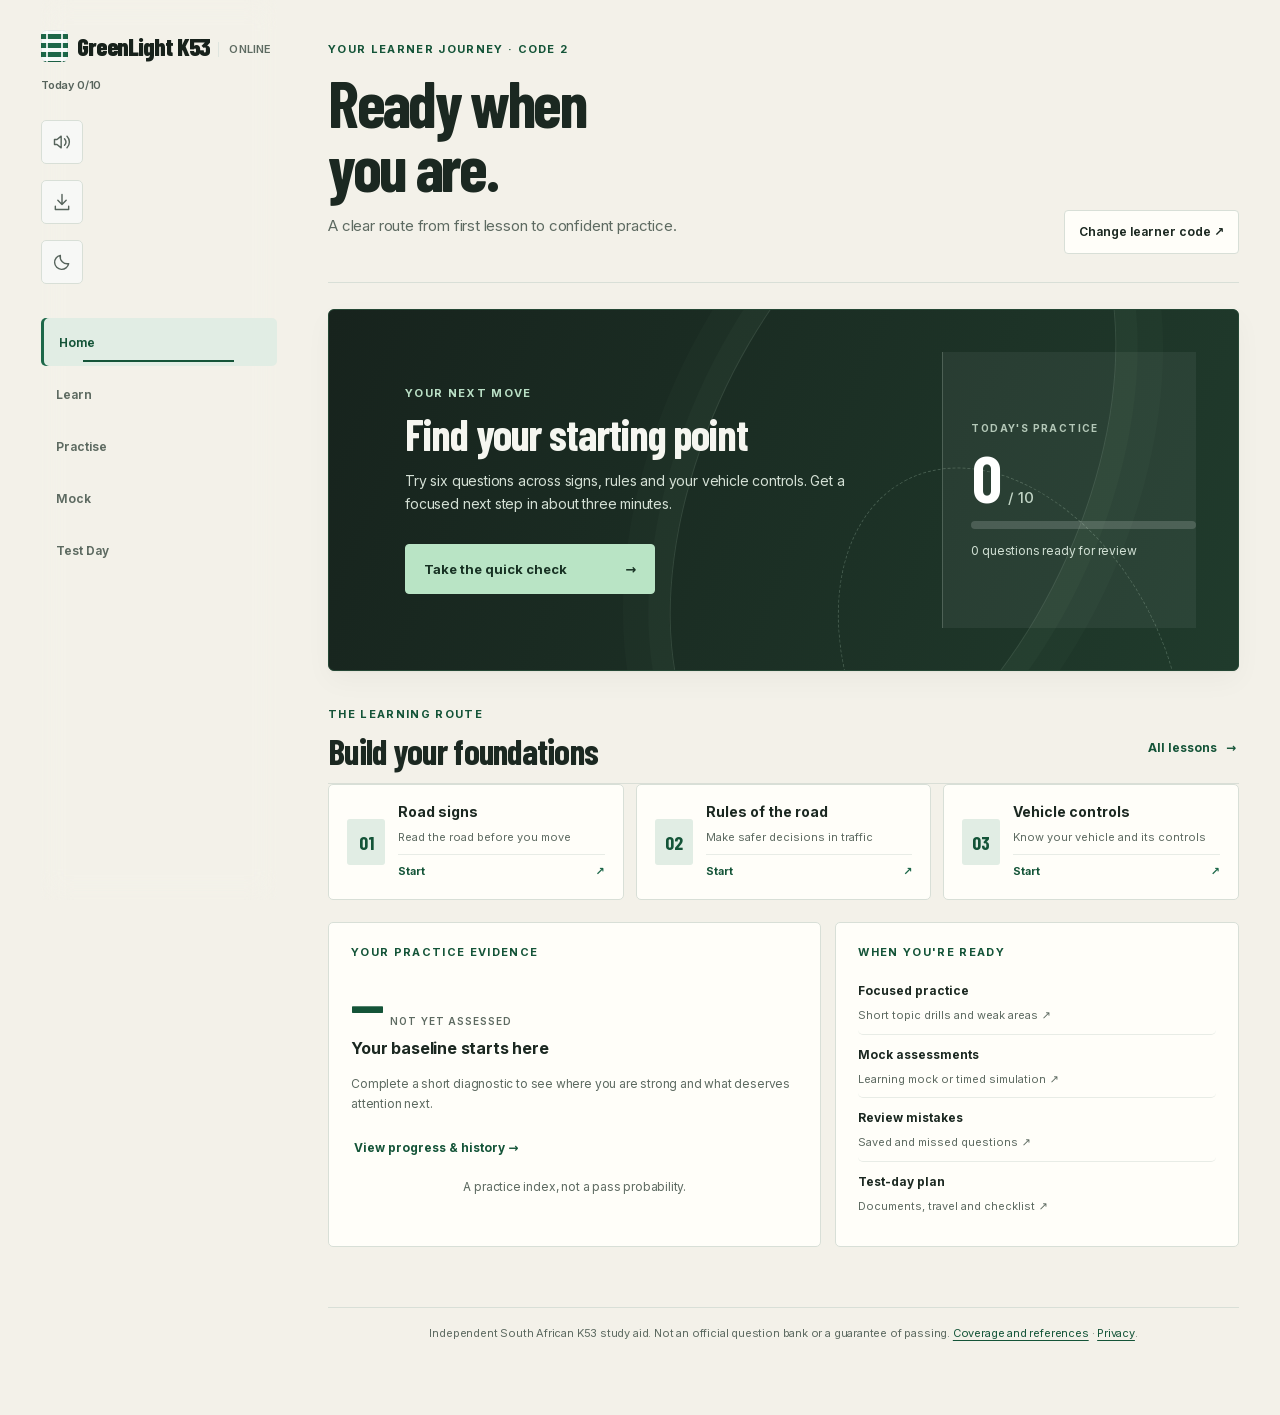
==== commit f6002026: "Refresh calibrated UI stylesheet" ====
--- a/index.html
+++ b/index.html
@@ -443,8 +443,7 @@
 <!-- Neutral redesign release: self-hosted styles, offline precache, accessible themes. -->
 <link rel="stylesheet" href="./assets/experience-rebuild.css?v=14">
 <link rel="stylesheet" href="./assets/sm2-experience.css?v=3">
-<link rel="stylesheet" href="./assets/experience-finish.css?v=1">
-<link rel="stylesheet" href="./assets/learner-cockpit-v2.css?v=1">
+<link rel="stylesheet" href="./assets/experience-finish.css?v=3">
 <script src="./assets/spaced-repetition.js?v=1"></script>
 </head>
 <body>
--- a/assets/experience-finish.css
+++ b/assets/experience-finish.css
@@ -134,3 +134,502 @@
 html[data-theme="dark"] #app .sm2-day i{color:#fff!important}
 html[data-theme="dark"] #app .sm2-day[data-level="4"] i{color:#102017!important}
 html[data-theme="dark"] #app .product-nav button[aria-current="page"]{color:#d2f0da!important}
+
+
+/* ============================================================
+   Learner cockpit v2 — consolidated final interaction layer
+   ============================================================ */
+/* GreenLight K53 — Learner Cockpit v2
+   A functional visual system: editorial clarity, road-route navigation, calm data surfaces.
+   Motion explains state; every decorative element stays behind content. */
+:root{
+  --gl-canvas:#f3f1e9;
+  --gl-surface:#fffef9;
+  --gl-surface-2:#e9eee7;
+  --gl-ink:#1b2821;
+  --gl-muted:#5d6a61;
+  --gl-faint:#778379;
+  --gl-line:#d8dfd7;
+  --gl-line-soft:#e8ece6;
+  --gl-green:#1d6849;
+  --gl-green-strong:#145438;
+  --gl-green-soft:#e1ede4;
+  --gl-forest:#17231d;
+  --gl-forest-2:#203b2c;
+  --gl-signal:#b9e4c5;
+  --gl-amber:#956313;
+  --gl-red:#a83d32;
+  --gl-radius:7px;
+  --gl-radius-sm:4px;
+  --gl-shadow:0 1px 2px rgba(22,36,27,.045),0 10px 28px rgba(22,36,27,.035);
+  --gl-ease:cubic-bezier(.2,.75,.25,1);
+}
+html[data-theme="dark"]{
+  --gl-canvas:#111914;
+  --gl-surface:#19251d;
+  --gl-surface-2:#202f25;
+  --gl-ink:#edf3ed;
+  --gl-muted:#b1beb3;
+  --gl-faint:#9aa99d;
+  --gl-line:#34453a;
+  --gl-line-soft:#2b3a30;
+  --gl-green:#91d0a7;
+  --gl-green-strong:#b8e7c7;
+  --gl-green-soft:#263e2e;
+  --gl-forest:#0c1710;
+  --gl-forest-2:#193224;
+  --gl-signal:#b9e4c5;
+  --gl-amber:#edc477;
+  --gl-red:#ffaaa0;
+  --gl-shadow:0 1px 2px rgba(0,0,0,.2),0 12px 30px rgba(0,0,0,.15);
+  color-scheme:dark;
+}
+html{background:var(--gl-canvas);scroll-behavior:smooth}
+body{background:var(--gl-canvas)!important;color:var(--gl-ink)!important}
+#app.wrap{
+  width:min(100%,1680px)!important;
+  padding:0 clamp(20px,3.2vw,52px) 72px!important;
+  column-gap:clamp(28px,4vw,64px)!important;
+}
+#app>.app-header{gap:30px!important;padding-top:30px!important}
+#app .brand{font-family:'Barlow Condensed','Inter',system-ui,sans-serif!important;font-size:25px!important;letter-spacing:-.045em!important}
+#app .brand small{font-family:'Inter',system-ui,sans-serif!important;color:var(--gl-faint)!important;letter-spacing:.11em!important;font-size:9px!important}
+#app .product-nav button{
+  min-height:48px!important;border-radius:5px!important;
+  color:var(--gl-muted)!important;font-size:13px!important;font-weight:650!important;
+  transition:background-color 180ms var(--gl-ease),color 180ms var(--gl-ease),padding 180ms var(--gl-ease)!important;
+}
+#app .product-nav button:hover{background:var(--gl-surface-2)!important;color:var(--gl-ink)!important}
+#app .product-nav button[aria-current="page"]{
+  background:var(--gl-green-soft)!important;color:var(--gl-green-strong)!important;
+  box-shadow:inset 3px 0 0 var(--gl-green)!important;padding-left:18px!important;
+}
+#app .theme-toggle,#app .speak{border-radius:5px!important;border-color:var(--gl-line)!important}
+#app .plan-intro h1,#app .block h1,#app .result-title,#app .x-welcome h1,#app .x-page-intro h1{
+  font-family:'Barlow Condensed','Arial Narrow',sans-serif!important;
+  font-weight:700!important;letter-spacing:-.035em!important;text-wrap:balance;
+}
+#app .kicker,#app .x-welcome .kicker,#app .x-page-intro .kicker{
+  color:var(--gl-green-strong)!important;font-size:10px!important;letter-spacing:.15em!important;font-weight:800!important;
+}
+#app .x-welcome{
+  position:relative;display:flex!important;align-items:flex-end!important;justify-content:space-between!important;
+  gap:28px!important;padding:58px 0 34px!important;margin:0!important;border-bottom:1px solid var(--gl-line)!important;
+}
+#app .x-welcome h1{
+  margin:13px 0 12px!important;font-size:clamp(48px,6vw,82px)!important;line-height:.91!important;
+  letter-spacing:-.045em!important;color:var(--gl-ink)!important;
+}
+#app .x-subtitle{max-width:54ch!important;color:var(--gl-muted)!important;font-size:15px!important;line-height:1.7!important}
+#app .x-code{
+  min-height:44px!important;flex:none!important;border:1px solid var(--gl-line)!important;border-radius:4px!important;
+  background:var(--gl-surface)!important;color:var(--gl-ink)!important;padding:0 14px!important;
+  font-size:12px!important;font-weight:650!important;
+}
+#app .x-command{
+  position:relative!important;isolation:isolate!important;overflow:hidden!important;
+  display:grid!important;grid-template-columns:minmax(0,1.5fr) minmax(220px,.7fr)!important;
+  gap:28px!important;align-items:stretch!important;margin:26px 0 36px!important;
+  padding:clamp(24px,3.4vw,42px)!important;border:1px solid #254735!important;border-radius:6px!important;
+  background-color:var(--gl-forest)!important;background-image:linear-gradient(112deg,var(--gl-forest),var(--gl-forest-2))!important;
+  color:#f4f6ef!important;box-shadow:var(--gl-shadow)!important;
+}
+#app .x-command:before{
+  content:"";position:absolute;z-index:-1;right:17%;top:-48%;width:42%;height:190%;
+  border:1px solid rgba(199,229,205,.14);border-radius:50%;transform:rotate(24deg);
+  box-shadow:0 0 0 22px rgba(199,229,205,.025),0 0 0 48px rgba(199,229,205,.02);
+  pointer-events:none;
+}
+#app .x-command:after{
+  content:"";position:absolute;z-index:-1;right:8%;bottom:-65%;width:34%;height:125%;
+  border:1px dashed rgba(199,229,205,.23);border-radius:50%;transform:rotate(-28deg);
+  pointer-events:none;
+}
+#app .x-command .kicker{color:#b9dfc5!important}
+#app .x-command-main h2{
+  max-width:19ch!important;margin:9px 0 13px!important;
+  font:700 clamp(30px,3.4vw,48px)/.99 'Barlow Condensed','Arial Narrow',sans-serif!important;
+  letter-spacing:-.025em!important;color:#f5f6f0!important;
+}
+#app .x-command-main>p:not(.kicker){max-width:58ch!important;color:#d4e0d5!important;font-size:14px!important;line-height:1.7!important}
+#app .x-command .x-primary{
+  min-height:50px!important;min-width:min(100%,250px)!important;display:inline-flex!important;align-items:center!important;justify-content:space-between!important;gap:28px!important;
+  margin-top:14px!important;padding:0 18px!important;border:1px solid var(--gl-signal)!important;border-radius:4px!important;
+  background:var(--gl-signal)!important;color:#173123!important;font-size:13px!important;font-weight:800!important;
+  transition:transform 180ms var(--gl-ease),background-color 180ms ease!important;
+}
+#app .x-command .x-primary:hover{transform:translateY(-2px)!important;background:#d0efd7!important}
+#app .x-command-side{
+  position:relative!important;display:flex!important;flex-direction:column!important;justify-content:center!important;
+  min-width:0!important;padding:20px 0 20px 28px!important;border-left:1px solid rgba(223,241,225,.2)!important;
+}
+#app .x-side-label{color:#b4c8b8!important;font-size:10px!important;letter-spacing:.14em!important;font-weight:750!important}
+#app .x-command-side>strong{
+  display:flex!important;align-items:baseline!important;gap:7px!important;margin:13px 0 14px!important;
+  color:#fff!important;font:700 clamp(42px,5vw,64px)/.9 'Barlow Condensed','Arial Narrow',sans-serif!important;
+  letter-spacing:-.04em!important;font-variant-numeric:tabular-nums!important;
+}
+#app .x-command-side>strong small{font:500 15px 'Inter',system-ui,sans-serif!important;color:#c1d4c5!important;letter-spacing:0!important}
+#app .x-track{height:8px!important;overflow:hidden!important;border-radius:20px!important;background:rgba(255,255,255,.16)!important}
+#app .x-track i{display:block!important;height:100%!important;border-radius:inherit!important;background:linear-gradient(90deg,#8ecba0,#d0efd7)!important;transition:width 650ms var(--gl-ease)!important}
+#app .x-side-foot{margin-top:13px!important;color:#d0dfd3!important;font-size:12px!important;line-height:1.5!important}
+#app .x-progress-head{
+  display:flex!important;align-items:flex-end!important;justify-content:space-between!important;gap:18px!important;margin:0 0 14px!important;
+}
+#app .x-progress-head h2{margin:7px 0 0!important;font:700 clamp(27px,3vw,36px)/1 'Barlow Condensed','Arial Narrow',sans-serif!important;letter-spacing:-.02em!important;color:var(--gl-ink)!important}
+#app .x-text-link{min-height:44px!important;display:inline-flex!important;align-items:center!important;gap:9px!important;padding:0 3px!important;border:0!important;background:transparent!important;color:var(--gl-green-strong)!important;font-size:12px!important;font-weight:750!important}
+#app .x-topics{display:grid!important;grid-template-columns:repeat(3,minmax(0,1fr))!important;gap:12px!important}
+#app .x-topic{
+  position:relative!important;isolation:isolate!important;display:grid!important;grid-template-columns:38px minmax(0,1fr)!important;
+  grid-template-rows:auto auto!important;align-items:center!important;gap:8px 13px!important;
+  min-height:116px!important;padding:18px!important;border:1px solid var(--gl-line)!important;border-radius:5px!important;
+  background:var(--gl-surface)!important;color:var(--gl-ink)!important;text-align:left!important;
+  box-shadow:none!important;transition:transform 200ms var(--gl-ease),border-color 200ms ease,box-shadow 200ms ease!important;
+}
+#app .x-topic:hover{transform:translateY(-3px)!important;border-color:#8caf98!important;box-shadow:var(--gl-shadow)!important}
+#app .x-topic-index{
+  grid-row:1 / span 2!important;width:38px!important;height:46px!important;display:grid!important;place-items:center!important;
+  border-radius:3px!important;background:var(--gl-green-soft)!important;color:var(--gl-green-strong)!important;
+  font:700 19px 'Barlow Condensed','Arial Narrow',sans-serif!important;
+}
+#app .x-topic-copy{display:grid!important;gap:4px!important;min-width:0!important}
+#app .x-topic-copy b{font-size:14px!important;font-weight:750!important;line-height:1.3!important;color:var(--gl-ink)!important}
+#app .x-topic-copy small{font-size:11px!important;line-height:1.45!important;color:var(--gl-muted)!important}
+#app .x-topic-progress{
+  grid-column:2!important;display:flex!important;align-items:center!important;justify-content:space-between!important;
+  gap:8px!important;padding-top:8px!important;border-top:1px solid var(--gl-line-soft)!important;
+  color:var(--gl-green-strong)!important;font-size:11px!important;font-weight:750!important;
+}
+#app .x-topic-progress i{font-style:normal!important;transition:transform 180ms var(--gl-ease)!important}
+#app .x-topic:hover .x-topic-progress i{transform:translateX(4px)!important}
+#app .x-lower{display:grid!important;grid-template-columns:minmax(0,1.1fr) minmax(280px,.9fr)!important;gap:14px!important;margin:22px 0 0!important}
+#app .x-evidence,#app .x-quick{
+  min-width:0!important;padding:22px!important;border:1px solid var(--gl-line)!important;border-radius:5px!important;
+  background:var(--gl-surface)!important;color:var(--gl-ink)!important;
+}
+#app .x-evidence-score{
+  display:flex!important;align-items:baseline!important;gap:10px!important;margin:15px 0 7px!important;
+  color:var(--gl-green-strong)!important;font:700 clamp(38px,5vw,56px)/.95 'Barlow Condensed','Arial Narrow',sans-serif!important;
+  font-variant-numeric:tabular-nums!important;
+}
+#app .x-evidence-score small{font:600 10px 'Inter',system-ui,sans-serif!important;letter-spacing:.09em!important;color:var(--gl-muted)!important}
+#app .x-evidence h3{margin:0 0 7px!important;font-size:16px!important;color:var(--gl-ink)!important}
+#app .x-evidence>p:not(.kicker){max-width:58ch!important;color:var(--gl-muted)!important;font-size:12px!important;line-height:1.65!important}
+#app .x-evidence .footnote{margin:8px 0 0!important;color:var(--gl-faint)!important;font-size:10px!important}
+#app .x-quick>button{
+  width:100%!important;min-height:56px!important;display:flex!important;flex-direction:column!important;align-items:flex-start!important;justify-content:center!important;gap:4px!important;
+  padding:10px 0!important;border:0!important;border-bottom:1px solid var(--gl-line-soft)!important;
+  background:transparent!important;color:var(--gl-ink)!important;text-align:left!important;
+}
+#app .x-quick>button:last-child{border-bottom:0!important}
+#app .x-quick>button b{font-size:12px!important;font-weight:750!important}
+#app .x-quick>button span{font-size:11px!important;color:var(--gl-muted)!important;line-height:1.4!important}
+#app .x-quick>button:hover b{color:var(--gl-green-strong)!important}
+#app .x-resume{display:grid!important;gap:10px!important;margin:14px 0!important}
+#app .x-disclaimer{max-width:100ch!important;margin:22px 0 0!important;padding:16px 0 0!important;border-top:1px solid var(--gl-line)!important;color:var(--gl-muted)!important;font-size:11px!important;line-height:1.7!important}
+#app .x-disclaimer a{color:var(--gl-green-strong)!important;text-underline-offset:3px!important}
+#app .x-page-intro{
+  max-width:900px!important;padding:58px 0 30px!important;margin:0!important;border-bottom:1px solid var(--gl-line)!important;background:transparent!important;
+}
+#app .x-page-intro h1{font-size:clamp(46px,6vw,76px)!important;line-height:.94!important;margin:12px 0!important;color:var(--gl-ink)!important}
+#app .x-page-intro>p:last-child{max-width:60ch!important;color:var(--gl-muted)!important;font-size:15px!important;line-height:1.7!important}
+#app .x-lesson-list{display:grid!important;grid-template-columns:repeat(3,minmax(0,1fr))!important;gap:12px!important;margin:24px 0!important}
+#app .x-lesson-list>button{
+  min-width:0!important;min-height:160px!important;display:flex!important;flex-direction:column!important;align-items:flex-start!important;justify-content:space-between!important;gap:18px!important;
+  padding:20px!important;border:1px solid var(--gl-line)!important;border-radius:5px!important;background:var(--gl-surface)!important;color:var(--gl-ink)!important;text-align:left!important;
+  transition:transform 200ms var(--gl-ease),border-color 200ms ease,box-shadow 200ms ease!important;
+}
+#app .x-lesson-list>button:hover{transform:translateY(-3px)!important;border-color:#8caf98!important;box-shadow:var(--gl-shadow)!important}
+#app .x-lesson-no{font:700 25px 'Barlow Condensed','Arial Narrow',sans-serif!important;color:var(--gl-green-strong)!important}
+#app .x-lesson-list>button>span:nth-child(2){display:grid!important;gap:6px!important}
+#app .x-lesson-list b{font-size:15px!important}
+#app .x-lesson-list small{font-size:11px!important;line-height:1.5!important;color:var(--gl-muted)!important}
+#app .x-lesson-list i{font-style:normal!important;color:var(--gl-green-strong)!important}
+#app .x-library{
+  display:grid!important;grid-template-columns:minmax(0,.85fr) minmax(0,1.15fr)!important;gap:24px!important;
+  padding:22px!important;border:1px solid var(--gl-line)!important;border-radius:5px!important;background:var(--gl-surface)!important;
+}
+#app .x-library h2{margin:6px 0!important;font:700 27px 'Barlow Condensed','Arial Narrow',sans-serif!important;color:var(--gl-ink)!important}
+#app .x-library p:not(.kicker){font-size:12px!important;line-height:1.6!important;color:var(--gl-muted)!important}
+#app .x-library-links{display:grid!important;grid-template-columns:repeat(2,minmax(0,1fr))!important;gap:8px!important}
+#app .x-library-links button{min-height:44px!important;padding:9px 11px!important;border:1px solid var(--gl-line)!important;border-radius:4px!important;background:var(--gl-surface-2)!important;color:var(--gl-ink)!important;text-align:left!important;font-size:12px!important;font-weight:650!important}
+#app .x-library-links button:hover{border-color:var(--gl-green)!important;background:var(--gl-green-soft)!important}
+#app .x-assessment-pair{display:grid!important;grid-template-columns:repeat(2,minmax(0,1fr))!important;gap:14px!important;margin:24px 0!important}
+#app .x-assessment{
+  min-height:260px!important;display:flex!important;flex-direction:column!important;align-items:flex-start!important;
+  padding:26px!important;border:1px solid var(--gl-line)!important;border-radius:5px!important;background:var(--gl-surface)!important;
+}
+#app .x-assessment h2{margin:8px 0!important;font:700 32px 'Barlow Condensed','Arial Narrow',sans-serif!important;color:var(--gl-ink)!important}
+#app .x-assessment p:not(.kicker){max-width:54ch!important;color:var(--gl-muted)!important;font-size:13px!important;line-height:1.7!important}
+#app .x-assessment button{margin-top:auto!important;min-height:46px!important;padding:0 15px!important;border:1px solid var(--gl-green)!important;border-radius:4px!important;background:var(--gl-green)!important;color:white!important;font-size:12px!important;font-weight:750!important}
+#app .x-assessment-timed{background:var(--gl-forest)!important;border-color:var(--gl-forest)!important}
+#app .x-assessment-timed h2{color:#f4f6ef!important}
+#app .x-assessment-timed p:not(.kicker){color:#d2dfd4!important}
+#app .x-assessment-timed .kicker{color:#b9dfc5!important}
+#app .x-assessment-timed button{background:var(--gl-signal)!important;color:#173123!important;border-color:var(--gl-signal)!important}
+#app .x-assessment-note{padding:18px 0!important;border-bottom:1px solid var(--gl-line)!important}
+#app .x-assessment-note b{font-size:13px!important}
+#app .x-assessment-note p{color:var(--gl-muted)!important;font-size:12px!important;line-height:1.6!important}
+#app .x-assessment-note button{min-height:44px!important;padding:0!important;border:0!important;background:transparent!important;color:var(--gl-green-strong)!important;font-weight:750!important}
+#app .block,#app .mini,#app .signcard,#app .atlas-card,#app .lesson-grid .story,#app .review-card{
+  border-color:var(--gl-line)!important;box-shadow:none!important;
+}
+#app .block{border-radius:5px!important;background:var(--gl-surface)!important}
+#app .mini,#app .signcard,#app .atlas-card,#app .lesson-grid .story,#app .review-card{border-radius:5px!important;background:var(--gl-surface)!important}
+#app .block h1,#app .block h2,#app .block h3{color:var(--gl-ink)!important}
+#app .block p,#app .lead,#app .footnote,#app .reference-note{color:var(--gl-muted)!important}
+#app .btn,#app .opt{border-radius:4px!important}
+#app .btn-primary,#app .btn-ok{background:var(--gl-green-strong)!important;color:#fff!important;border-color:var(--gl-green-strong)!important}
+#app .btn-primary:hover,#app .btn-ok:hover{filter:brightness(1.08)}
+#app input,#app select,#app textarea{border-radius:4px!important;border-color:var(--gl-line)!important;background:var(--gl-surface)!important;color:var(--gl-ink)!important}
+#app .opt{min-height:54px!important;border:1px solid var(--gl-line)!important;background:var(--gl-surface)!important;color:var(--gl-ink)!important;text-align:left!important}
+#app .opt:hover:not(:disabled){border-color:var(--gl-green)!important;background:var(--gl-green-soft)!important}
+#app .opt.correct{border-color:#3f9861!important;background:#e2f1e6!important;color:#174c2d!important}
+#app .opt.wrong{border-color:#c46b5f!important;background:#f8e9e6!important;color:#7e2c24!important}
+html[data-theme="dark"] #app .opt.correct{background:#254333!important;color:#d7f2df!important}
+html[data-theme="dark"] #app .opt.wrong{background:#4a2925!important;color:#ffd5ce!important}
+#app .feedback{padding:14px 16px!important;border-radius:4px!important;font-size:14px!important;line-height:1.65!important}
+#app .feedback.ok{background:var(--gl-green-soft)!important;color:var(--gl-green-strong)!important}
+#app .feedback.no{background:rgba(168,61,50,.12)!important;color:var(--gl-red)!important}
+#app .question-art,#app .review-art{background:var(--gl-surface-2)!important;border-radius:5px!important}
+#app .question-art img,#app .review-art img{transform:translateZ(0);transition:transform 240ms var(--gl-ease),filter 240ms ease}
+#app .question-art img:hover,#app .review-art img:hover{transform:translateY(-2px) rotateY(-2deg)!important}
+#app .controls-figure{padding:18px!important;border:1px solid var(--gl-line)!important;border-radius:5px!important;background:var(--gl-surface)!important}
+#app .controls-figure figcaption{color:var(--gl-muted)!important;font-size:11px!important}
+#app .sm2-overview,#app .sm2-history-block,#app .sm2-cycle-step,#app .sm2-flip-face{border-radius:5px!important}
+#app .sm2-overview{background:var(--gl-surface)!important;border-color:var(--gl-line)!important}
+#app .sm2-history-block{background:var(--gl-surface)!important;border-color:var(--gl-line)!important}
+#app .sm2-cycle-step{background:var(--gl-surface)!important;border-color:var(--gl-line)!important}
+#app .sm2-cycle-step:hover{transform:translateY(-2px) rotateX(1deg)!important}
+#app :where(button,a,input,select,textarea,summary,[tabindex]):focus-visible{
+  outline:3px solid var(--gl-green)!important;outline-offset:3px!important;
+}
+#app :where(button,a){-webkit-tap-highlight-color:transparent;touch-action:manipulation}
+#app .app-update{border-radius:5px!important;box-shadow:var(--gl-shadow)!important}
+@media(min-width:1200px){
+  #app>.x-welcome,#app>.x-command,#app>.x-progress-head,#app>.x-topics,#app>.x-lower,#app>.x-resume,#app>.x-disclaimer,
+  #app>.x-page-intro,#app>.x-lesson-list,#app>.x-library,#app>.x-assessment-pair,#app>.x-assessment-note{
+    max-width:1180px!important;margin-left:auto!important;margin-right:auto!important;width:100%!important;
+  }
+}
+@media(max-width:1100px){
+  #app.wrap{column-gap:28px!important;grid-template-columns:210px minmax(0,1fr)!important}
+  #app .x-topics{grid-template-columns:1fr!important}
+  #app .x-topic{min-height:92px!important}
+}
+@media(max-width:850px){
+  #app.wrap{display:block!important;width:100%!important;padding:0 18px calc(100px + env(safe-area-inset-bottom))!important}
+  #app>.app-header{position:relative!important;height:auto!important;top:auto!important;padding:12px 0 0!important;gap:10px!important}
+  #app>.app-header .topbar{display:flex!important;flex-direction:row!important;align-items:center!important;gap:10px!important;padding:0 0 12px!important;border-bottom:1px solid var(--gl-line)!important}
+  #app>.app-header .product-nav{
+    position:fixed!important;z-index:120!important;left:0!important;right:0!important;bottom:0!important;
+    display:grid!important;grid-template-columns:repeat(5,minmax(0,1fr))!important;gap:2px!important;
+    padding:7px max(10px,env(safe-area-inset-left)) calc(7px + env(safe-area-inset-bottom))!important;
+    background:var(--gl-surface)!important;border-top:1px solid var(--gl-line)!important;
+  }
+  #app .product-nav button{min-height:50px!important;padding:5px 2px!important;text-align:center!important;justify-content:center!important;font-size:10px!important}
+  #app .product-nav button[aria-current="page"]{box-shadow:inset 0 3px 0 var(--gl-green)!important;padding-left:2px!important}
+  #app .topbar .brand{font-size:19px!important}
+  #app .x-welcome{padding:38px 0 22px!important;align-items:flex-start!important;flex-direction:column!important;gap:15px!important}
+  #app .x-welcome h1{font-size:clamp(46px,12vw,66px)!important}
+  #app .x-code{width:100%!important;justify-content:space-between!important}
+  #app .x-command{grid-template-columns:1fr!important;gap:20px!important;margin:18px 0 28px!important;padding:24px!important}
+  #app .x-command-side{padding:17px 0 0!important;border-left:0!important;border-top:1px solid rgba(223,241,225,.2)!important}
+  #app .x-command-side>strong{font-size:44px!important}
+  #app .x-topics{grid-template-columns:repeat(3,minmax(0,1fr))!important}
+  #app .x-topic{grid-template-columns:30px minmax(0,1fr)!important;min-height:130px!important;padding:13px!important;gap:7px!important}
+  #app .x-topic-index{width:30px!important;height:38px!important;font-size:17px!important}
+  #app .x-topic-copy b{font-size:12px!important}
+  #app .x-topic-copy small{font-size:10px!important}
+  #app .x-topic-progress{font-size:10px!important}
+  #app .x-lower{grid-template-columns:1fr!important}
+  #app .x-page-intro{padding:40px 0 22px!important}
+  #app .x-lesson-list{grid-template-columns:1fr!important;margin:18px 0!important}
+  #app .x-lesson-list>button{min-height:112px!important}
+  #app .x-library{grid-template-columns:1fr!important;gap:12px!important}
+  #app .x-assessment-pair{grid-template-columns:1fr!important}
+}
+@media(max-width:560px){
+  #app.wrap{padding-left:max(16px,env(safe-area-inset-left))!important;padding-right:max(16px,env(safe-area-inset-right))!important}
+  #app .x-welcome h1{font-size:clamp(44px,13vw,58px)!important}
+  #app .x-subtitle{font-size:13px!important}
+  #app .x-command{padding:20px!important}
+  #app .x-command-main h2{font-size:clamp(29px,9vw,38px)!important}
+  #app .x-command-main>p:not(.kicker){font-size:13px!important}
+  #app .x-command .x-primary{width:100%!important;min-width:0!important}
+  #app .x-topics{grid-template-columns:1fr!important;gap:8px!important}
+  #app .x-topic{grid-template-columns:34px minmax(0,1fr)!important;grid-template-rows:auto auto!important;min-height:92px!important;padding:13px!important}
+  #app .x-topic-index{width:34px!important;height:40px!important}
+  #app .x-topic-copy b{font-size:13px!important}
+  #app .x-topic-copy small{font-size:11px!important}
+  #app .x-topic-progress{font-size:11px!important}
+  #app .x-lower{gap:10px!important;margin-top:16px!important}
+  #app .x-evidence,#app .x-quick{padding:17px!important}
+  #app .x-page-intro h1{font-size:clamp(42px,12vw,58px)!important}
+  #app .x-library-links{grid-template-columns:1fr!important}
+  #app .x-assessment{min-height:230px!important;padding:20px!important}
+  #app .x-assessment h2{font-size:29px!important}
+  #app .block{padding:20px 16px!important;margin:14px 0!important}
+  #app .question-title{font-size:clamp(22px,7vw,30px)!important;line-height:1.22!important}
+  #app .opt{min-height:52px!important;padding:13px!important;font-size:14px!important}
+  #app .sm2-history{gap:3px!important}
+  #app .sm2-cycle{grid-template-columns:repeat(3,minmax(0,1fr))!important}
+  #app .sm2-cycle-step{padding:10px 8px!important;min-height:100px!important}
+}
+@media(max-width:360px){
+  #app .topbar .brand{font-size:16px!important}
+  #app .activity-count{display:none!important}
+  #app .product-nav button{font-size:9px!important}
+  #app .x-welcome h1{font-size:44px!important}
+  #app .x-topic{grid-template-columns:30px minmax(0,1fr)!important;padding:11px!important}
+  #app .x-topic-index{width:30px!important;height:36px!important}
+  #app .x-topic-progress{font-size:10px!important}
+  #app .sm2-overview{padding:12px 9px!important;gap:6px!important}
+  #app .sm2-metric span{font-size:9px!important}
+}
+@media(hover:none){
+  #app .x-topic:hover,#app .x-lesson-list>button:hover{transform:none!important;box-shadow:none!important}
+}
+@media(prefers-reduced-motion:reduce){
+  html{scroll-behavior:auto!important}
+  #app *,#app *:before,#app *:after{animation-duration:.01ms!important;animation-iteration-count:1!important;transition-duration:.01ms!important;transition-delay:0ms!important}
+  #app .x-topic:hover,#app .x-lesson-list>button:hover,#app .x-command .x-primary:hover{transform:none!important}
+}
+
+/* Connectivity status is functional information, not a faint brand caption. */
+#app #connectionLabel{
+  color:var(--gl-muted)!important;
+  font-size:11px!important;
+  font-weight:600!important;
+  letter-spacing:.02em!important;
+  line-height:1.4!important;
+}
+
+/* Tablet desktop: keep the pathway compact without squeezing the rail. */
+@media (min-width:851px) and (max-width:1100px){
+  #app .x-topics{grid-template-columns:repeat(2,minmax(0,1fr))!important}
+  #app .x-topic:last-child{grid-column:1/-1!important;min-height:100px!important}
+}
+/* Keep the primary next-step action on one clear line on narrow phones. */
+#app .x-command .x-primary{white-space:nowrap!important;gap:12px!important}
+#app .x-command .x-primary span{flex:none!important}
+@media(max-width:560px){
+  #app .x-command .x-primary{font-size:12px!important}
+}
+
+/* Learning mock is the quiet paper option; the timed simulation carries the dark emphasis. */
+#app .x-assessment-learn{
+  background:var(--gl-surface)!important;
+  color:var(--gl-ink)!important;
+  border-color:var(--gl-line)!important;
+}
+#app .x-assessment-learn .kicker{color:var(--gl-green-strong)!important}
+#app .x-assessment-learn h2{color:var(--gl-ink)!important}
+#app .x-assessment-learn p:not(.kicker){color:var(--gl-muted)!important}
+#app .x-assessment-learn button{
+  background:var(--gl-green-strong)!important;
+  color:#fff!important;
+  border-color:var(--gl-green-strong)!important;
+}
+
+html[data-theme="dark"] #app .x-assessment-learn button{color:#14241a!important}
+
+html[data-theme="dark"] #app .btn-primary,
+html[data-theme="dark"] #app .btn-ok{color:#14241a!important}
+
+/* On phones, the practice meter becomes a compact inline instrument so the
+   bottom dock never covers the useful part of the next-move panel. */
+@media(max-width:850px){
+  #app .x-command-side{
+    display:grid!important;
+    grid-template-columns:minmax(0,1fr) auto!important;
+    grid-template-areas:"label value" "track track" "foot foot"!important;
+    align-items:center!important;
+    gap:7px 12px!important;
+    padding:12px 0 0!important;
+  }
+  #app .x-side-label{grid-area:label!important}
+  #app .x-command-side>strong{
+    grid-area:value!important;
+    margin:0!important;
+    font-size:34px!important;
+  }
+  #app .x-track{grid-area:track!important}
+  #app .x-side-foot{grid-area:foot!important;margin:0!important}
+}
+
+/* First-viewport mobile composition: keep the whole next move above the dock. */
+@media(max-width:560px){
+  #app .x-welcome{padding:32px 0 18px!important}
+  #app .x-command{padding:18px!important;gap:10px!important}
+  #app .x-command-main h2{
+    font-size:clamp(27px,8vw,34px)!important;
+    line-height:.94!important;
+    margin:7px 0 8px!important;
+  }
+  #app .x-command-main>p:not(.kicker){font-size:13px!important;line-height:1.5!important}
+  #app .x-command .x-primary{min-height:46px!important;margin-top:8px!important}
+  #app .x-command-side{padding-top:8px!important;gap:4px 10px!important}
+  #app .x-command-side>strong{font-size:30px!important}
+  #app .x-side-foot{font-size:11px!important;line-height:1.35!important}
+}
+
+/* Reader controls remain legible on the dark review surface. */
+#app .reader-tools label,
+#app .reader-count,
+#app .reader-page{color:var(--gl-muted)!important}
+
+
+/* WCAG correction: populated SM-2 review metadata sits on a raised dark card.
+   The global muted token is too low-contrast against that card surface. */
+html[data-theme="dark"] #app .review-card :where(.kicker,.lead,label,.reader-count,.reader-page){
+  color:#edf3ed!important;
+}
+
+
+/* 2026-11-24 visual calibration: correct oversized page headers and improve
+   consistent reading rhythm across desktop, tablet and phone. */
+#app .x-page-intro{
+  display:flex!important;flex-direction:column!important;align-items:flex-start!important;
+  gap:0!important;max-width:760px!important;padding:42px 0 26px!important;
+}
+#app .x-page-intro h1{
+  max-width:14ch!important;font-size:clamp(42px,4.2vw,58px)!important;
+  line-height:1.02!important;letter-spacing:-.035em!important;margin:10px 0 12px!important;
+}
+#app .x-page-intro>p:last-child{
+  max-width:56ch!important;font-size:15px!important;line-height:1.65!important;
+  color:var(--gl-ink-soft,var(--gl-muted))!important;
+}
+#app .x-welcome{padding:42px 0 28px!important}
+#app .x-welcome h1{
+  max-width:11ch!important;font-size:clamp(54px,5.1vw,68px)!important;
+  line-height:.98!important;letter-spacing:-.04em!important;
+}
+#app .x-subtitle{font-size:15px!important;line-height:1.65!important;color:var(--gl-ink-soft,var(--gl-muted))!important}
+#app .kicker,#app .x-welcome .kicker,#app .x-page-intro .kicker{
+  font-size:11px!important;line-height:1.45!important;letter-spacing:.12em!important;
+}
+#app .x-lesson-list>button{min-height:176px!important;padding:22px!important}
+#app .x-lesson-list>button b,#app .x-lesson-list>button strong{font-size:15px!important;line-height:1.35!important}
+#app .x-lesson-list>button small,#app .x-lesson-list>button p{
+  font-size:13px!important;line-height:1.55!important;color:var(--gl-ink-soft,var(--gl-muted))!important;
+}
+#app :where(.lead,.footnote,.reference-note,.reader-count,.reader-page){font-size:13px!important;line-height:1.6!important}
+#app .product-nav button{font-size:12px!important}
+@media(max-width:850px){
+  #app .x-page-intro{padding:30px 0 22px!important;max-width:none!important}
+  #app .x-page-intro h1{font-size:clamp(39px,10.5vw,48px)!important;line-height:1.04!important;max-width:13ch!important}
+  #app .x-page-intro>p:last-child{font-size:14px!important;line-height:1.6!important}
+  #app .x-welcome{padding:30px 0 20px!important}
+  #app .x-welcome h1{font-size:clamp(43px,11vw,54px)!important;line-height:1!important;max-width:12ch!important}
+  #app .x-subtitle{font-size:14px!important;line-height:1.6!important}
+  #app .product-nav button{font-size:11px!important;min-height:52px!important}
+  #app .x-lesson-list>button{min-height:132px!important;padding:18px!important}
+}
+@media(max-width:380px){
+  #app .x-page-intro h1{font-size:39px!important}
+  #app .x-welcome h1{font-size:43px!important}
+  #app .product-nav button{font-size:10px!important}
+  #app .x-lesson-list>button{min-height:124px!important}
+}
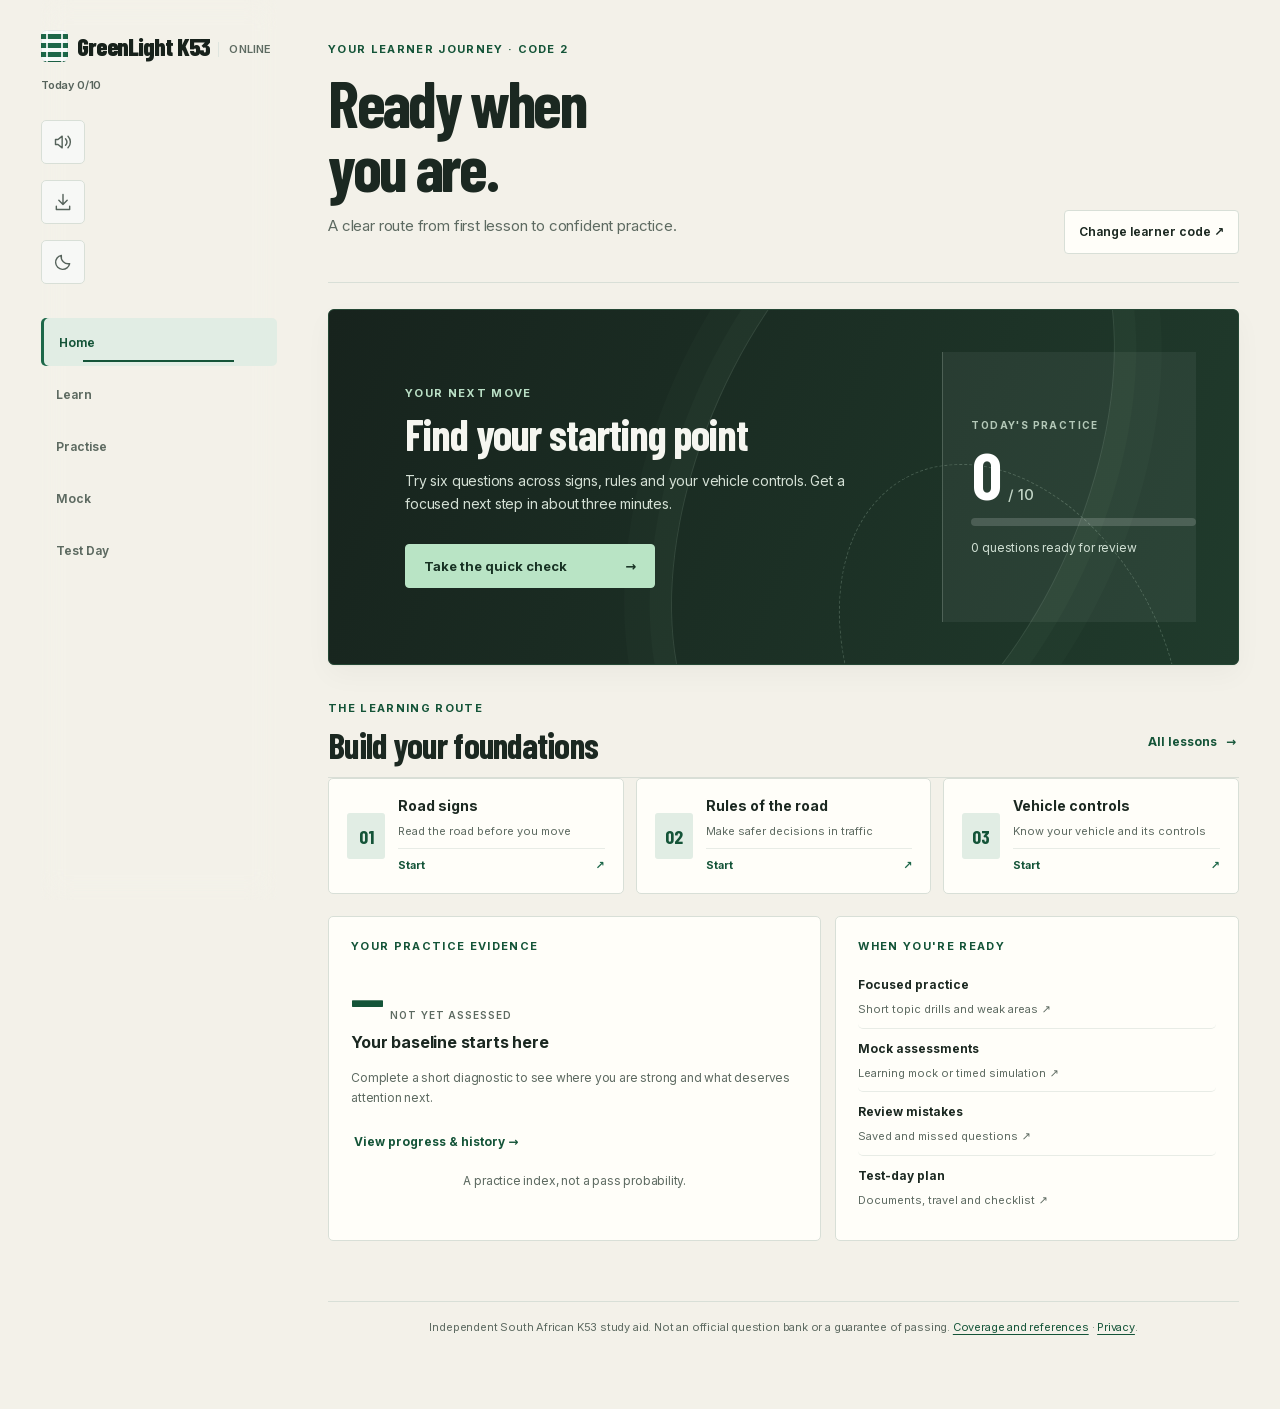
==== commit 215b6aa8: "Load viewport containment stylesheet revision" ====
--- a/index.html
+++ b/index.html
@@ -443,7 +443,7 @@
 <!-- Neutral redesign release: self-hosted styles, offline precache, accessible themes. -->
 <link rel="stylesheet" href="./assets/experience-rebuild.css?v=14">
 <link rel="stylesheet" href="./assets/sm2-experience.css?v=3">
-<link rel="stylesheet" href="./assets/experience-finish.css?v=3">
+<link rel="stylesheet" href="./assets/experience-finish.css?v=4">
 <script src="./assets/spaced-repetition.js?v=1"></script>
 </head>
 <body>
--- a/assets/experience-finish.css
+++ b/assets/experience-finish.css
@@ -633,3 +633,207 @@
   #app .product-nav button{font-size:10px!important}
   #app .x-lesson-list>button{min-height:124px!important}
 }
+
+
+/* Touch ergonomics and tablet composition: final cross-route interaction rules. */
+@media (min-width:561px) and (max-width:850px){
+  #app .x-topics{grid-template-columns:repeat(2,minmax(0,1fr))!important}
+  #app .x-topic:last-child{grid-column:1/-1!important}
+}
+#app .theme-toggle,#app .speak,#app .backbar button{
+  width:44px!important;height:44px!important;min-width:44px!important;min-height:44px!important;
+}
+#app .product-nav button{min-height:48px!important}
+#app .x-code,#app .x-command .x-primary,#app .x-assessment button,
+#app .x-library-links button,#app .btn,#app .opt,
+#app input:not([type="range"]),#app select,#app textarea{
+  min-height:44px!important;
+}
+#app .backbar button{display:grid!important;place-items:center!important;padding:0!important}
+#app :where(button,a,summary,input,select,textarea){
+  scroll-margin-block:calc(88px + env(safe-area-inset-top)) calc(104px + env(safe-area-inset-bottom));
+}
+@media(max-width:560px){
+  #app .product-nav button{min-height:52px!important}
+  #app .backbar button{width:44px!important;height:44px!important}
+}
+@media(prefers-reduced-motion:reduce){
+  #app .opt.correct,#app .opt.wrong{animation:none!important}
+}
+
+
+/* ============================================================
+   Viewport containment — 2026-11-24
+   Prevent intrinsic content sizing from widening the page. Scroll
+   only the content that genuinely needs it (e.g. wide data tables).
+   ============================================================ */
+:root,
+html,
+body {
+  min-inline-size: 0;
+  max-inline-size: 100%;
+}
+html {
+  overflow-x: clip;
+}
+body {
+  inline-size: 100%;
+  overflow-x: clip;
+}
+#app,
+#app.wrap,
+#app main,
+#app :where(header, footer, section, article, aside, nav, form, fieldset) {
+  box-sizing: border-box;
+  min-inline-size: 0;
+  max-inline-size: 100%;
+}
+#app *,
+#app *::before,
+#app *::after {
+  box-sizing: border-box;
+}
+#app :where(.block, .mini, .stat, .hero, .lesson-grid, .stat-grid,
+  .status-grid, .section-drill-grid, .reader-results, .atlas-toolbar,
+  .x-topics, .x-lower, .x-command, .x-evidence, .x-quick,
+  .sm2-overview, .sm2-cycle, .sm2-history, .product-nav) {
+  min-inline-size: 0;
+  max-inline-size: 100%;
+}
+#app :where([class*="grid"], [class*="Grid"], [class*="flex"], [class*="Flex"]) {
+  min-inline-size: 0;
+  max-inline-size: 100%;
+}
+#app :where(.lesson-grid, .stat-grid, .status-grid, .section-drill-grid,
+  .reader-results, .atlas-toolbar, .x-topics, .x-lower, .sm2-overview, .sm2-cycle) {
+  grid-template-columns: repeat(auto-fit, minmax(min(100%, 15rem), 1fr));
+}
+#app :where(.hero, .x-welcome, .x-progress-head, .x-command,
+  .x-command-main, .x-command-side, .x-evidence-score, .x-topic,
+  .x-topic-progress, .reader-tools, .reader-pages, .atlas-toolbar,
+  .backbar, .app-header, .product-nav) {
+  min-width: 0;
+}
+#app :where(.x-welcome, .x-progress-head, .x-evidence-score,
+  .reader-tools, .reader-pages, .backbar, .app-header) {
+  flex-wrap: wrap;
+}
+#app :where(button, .btn, .opt, a, summary, [role="button"]) {
+  min-width: 0;
+  max-width: 100%;
+  white-space: normal;
+  overflow-wrap: anywhere;
+  word-break: normal;
+  text-align: inherit;
+}
+#app :where(button, .btn, .opt, [role="button"]) > :where(span, small, strong, b) {
+  min-width: 0;
+  max-width: 100%;
+  overflow-wrap: anywhere;
+}
+#app :where(p, li, dd, dt, label, small, strong, b, em, code, pre,
+  blockquote, figcaption, .lead, .footnote, .reference-note,
+  .x-subtitle, .x-side-foot, .x-topic-copy, .x-command-main,
+  .mini .d, .mini p, .reader-results, .empty-state) {
+  min-width: 0;
+  max-width: 100%;
+  overflow-wrap: anywhere;
+  word-break: normal;
+}
+#app :where(pre, code) {
+  white-space: pre-wrap;
+  overflow-wrap: anywhere;
+}
+#app :where(img, video, canvas, iframe, svg) {
+  max-width: 100%;
+}
+#app img,
+#app video,
+#app canvas {
+  height: auto;
+}
+#app :where(input, select, textarea) {
+  min-width: 0;
+  max-width: 100%;
+}
+#app textarea {
+  width: 100%;
+  overflow-wrap: anywhere;
+}
+#app :where(table, .coverage-table, .span-table) {
+  display: block;
+  width: 100%;
+  max-width: 100%;
+  min-width: 0;
+  table-layout: fixed;
+  overflow-x: auto;
+  overscroll-behavior-inline: contain;
+  -webkit-overflow-scrolling: touch;
+}
+#app :where(th, td) {
+  min-width: 0;
+  max-width: 100%;
+  padding-inline: clamp(8px, 1.5vw, 14px);
+  white-space: normal;
+  overflow-wrap: anywhere;
+  word-break: normal;
+}
+#app :where(dialog, [role="dialog"], [aria-modal="true"],
+  .modal, .modal-content, .modal-panel, .sheet, .drawer) {
+  box-sizing: border-box;
+  min-width: 0;
+  max-width: min(100% - 24px, 760px);
+  max-height: min(90dvh, 900px);
+  overflow: auto;
+  overscroll-behavior: contain;
+}
+#app :where(dialog, [role="dialog"], [aria-modal="true"]) {
+  margin-inline: auto;
+}
+#app :where(dialog, [role="dialog"], [aria-modal="true"]) :where(form, section, header, footer) {
+  min-width: 0;
+  max-width: 100%;
+}
+#app :where(.overlay, .modal-backdrop, [data-overlay]) {
+  max-width: 100vw;
+  max-height: 100dvh;
+  overflow: auto;
+  overscroll-behavior: contain;
+}
+@media (max-width: 560px) {
+  #app.wrap {
+    width: 100% !important;
+    padding-inline: max(14px, env(safe-area-inset-left)) !important;
+  }
+  #app :where(.x-command, .x-lower, .x-evidence, .x-quick) {
+    min-width: 0;
+    max-width: 100%;
+  }
+  #app .x-command {
+    grid-template-columns: minmax(0, 1fr) !important;
+  }
+  #app .x-command-side {
+    border-left: 0 !important;
+    border-top: 1px solid rgba(223,241,225,.2) !important;
+  }
+  #app .x-command .x-primary {
+    max-width: 100% !important;
+    white-space: normal !important;
+    justify-content: space-between !important;
+  }
+  #app :where(.product-nav, .product-nav button) {
+    min-width: 0;
+  }
+  #app .product-nav button {
+    padding-inline: 5px !important;
+    overflow-wrap: anywhere;
+  }
+}
+@media (max-width: 380px) {
+  #app.wrap {
+    padding-inline: max(12px, env(safe-area-inset-left)) !important;
+  }
+  #app :where(.x-topic, .x-topic-copy, .x-topic-progress) {
+    min-width: 0;
+  }
+}
